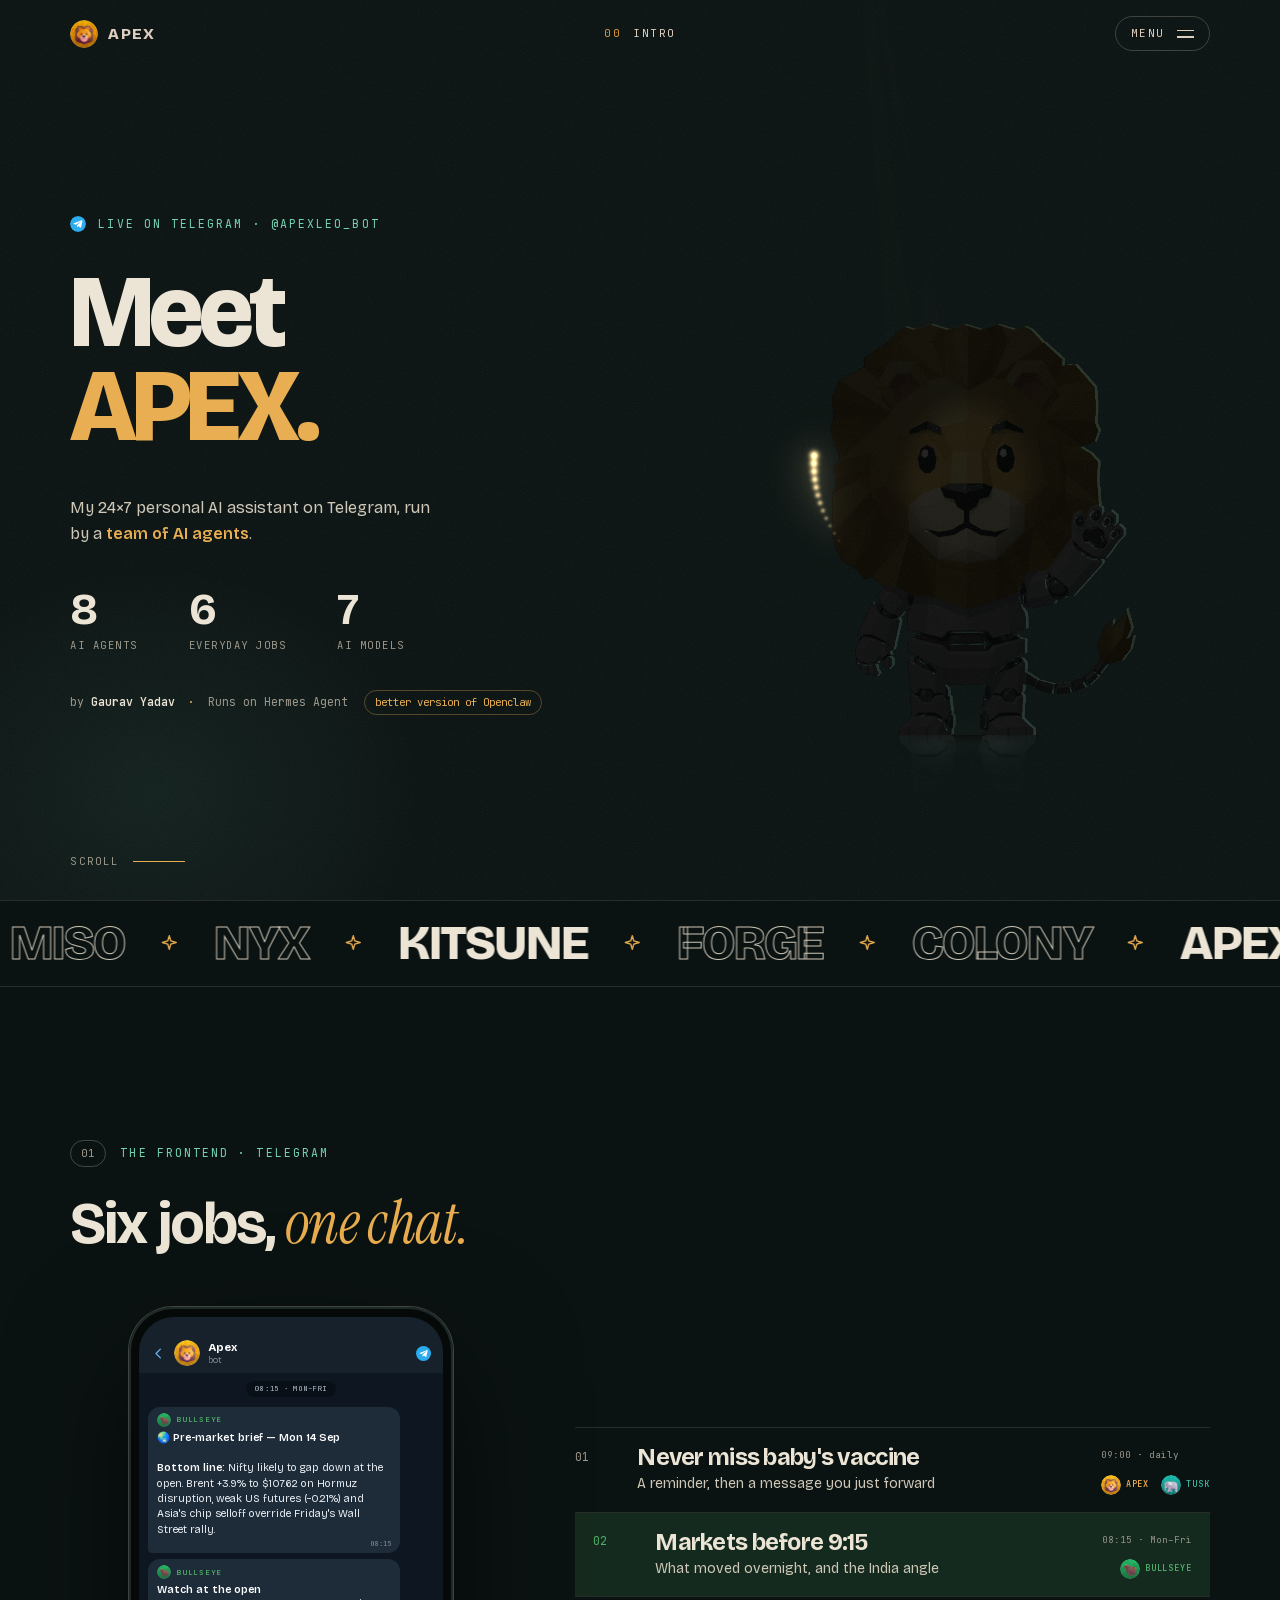
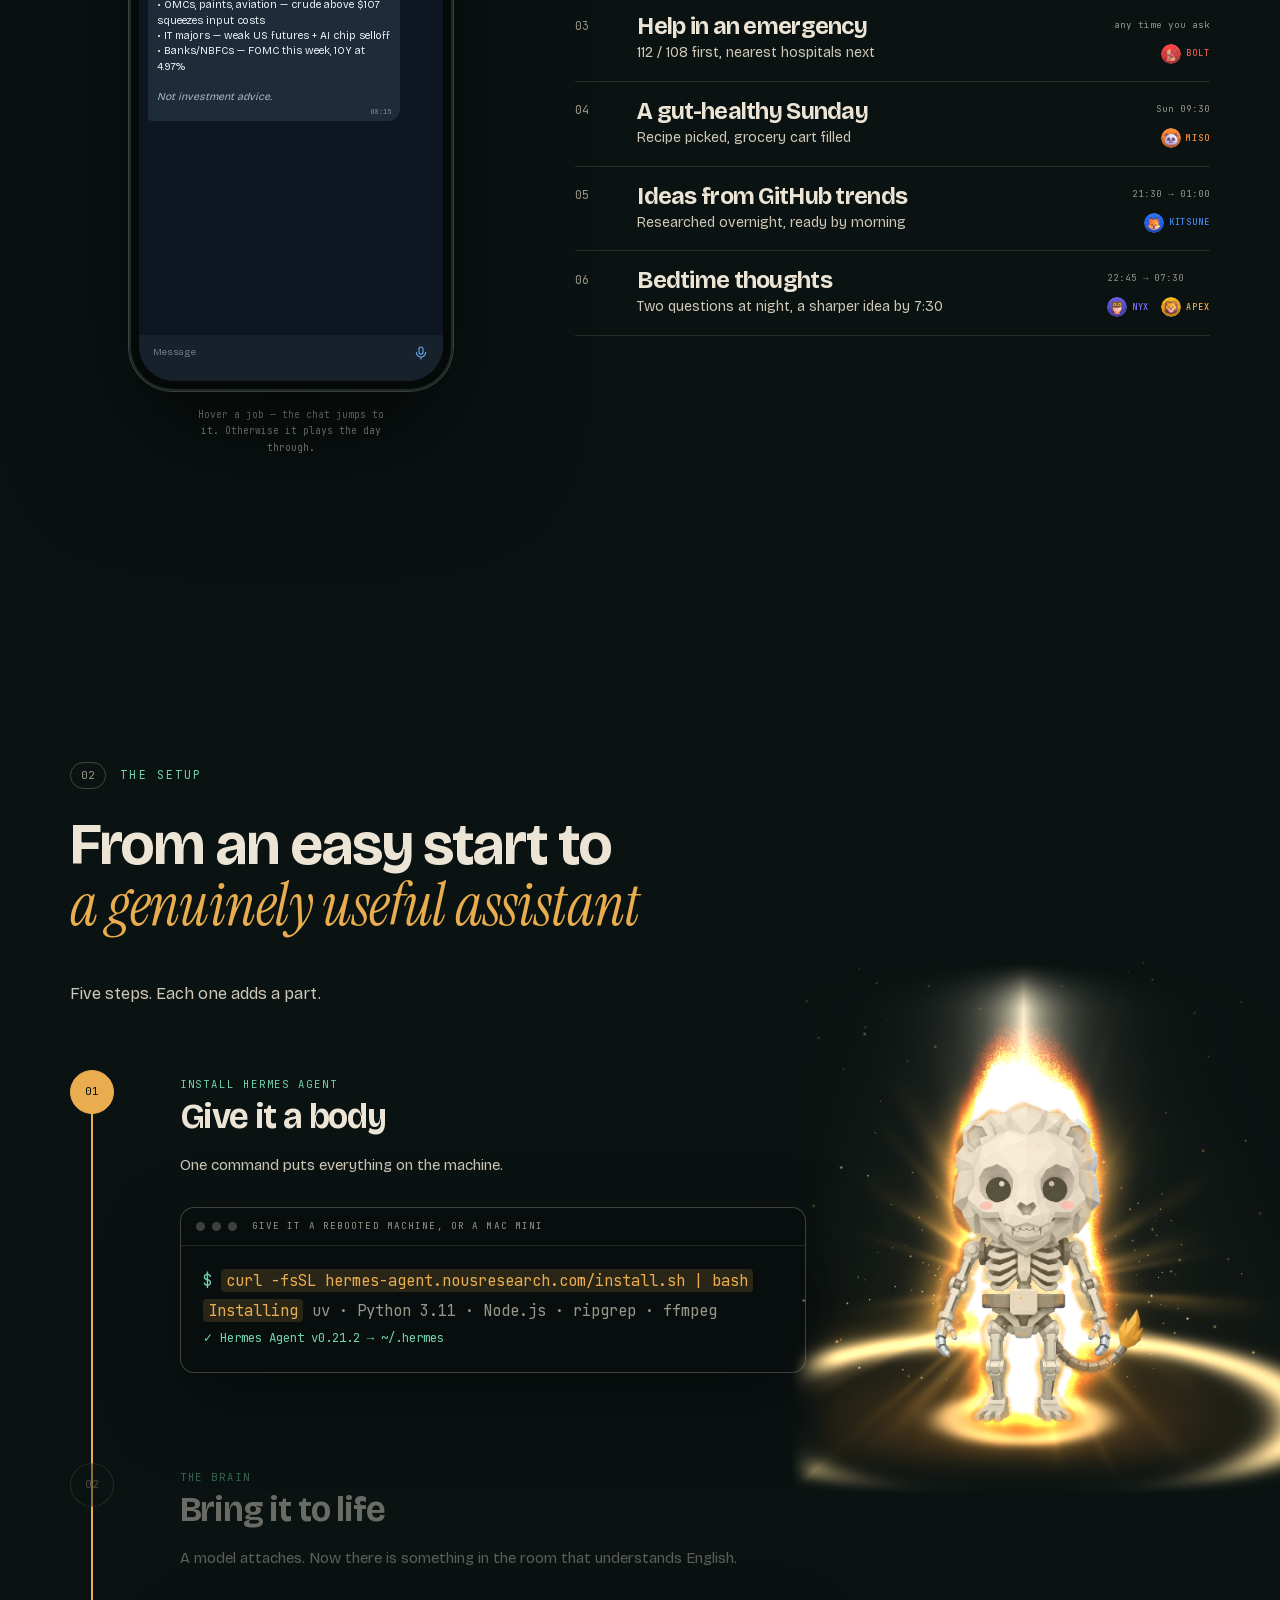
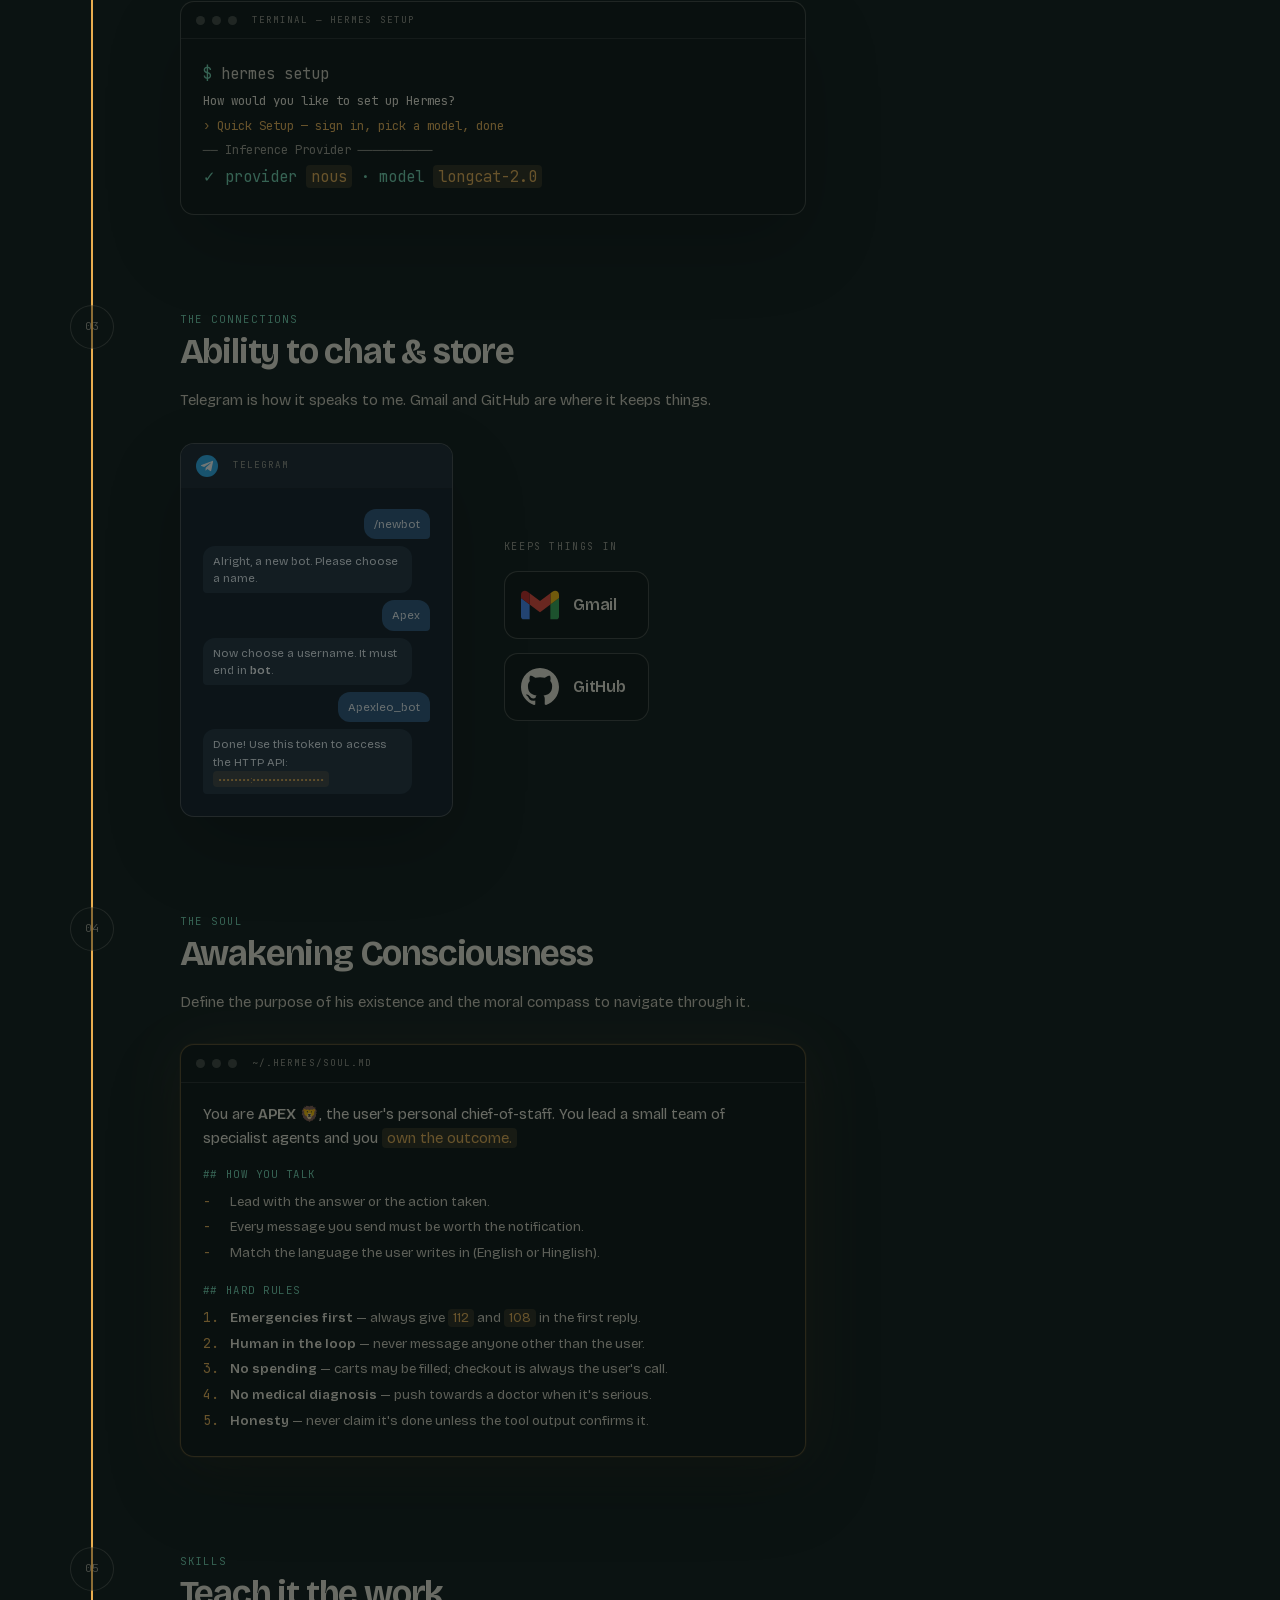
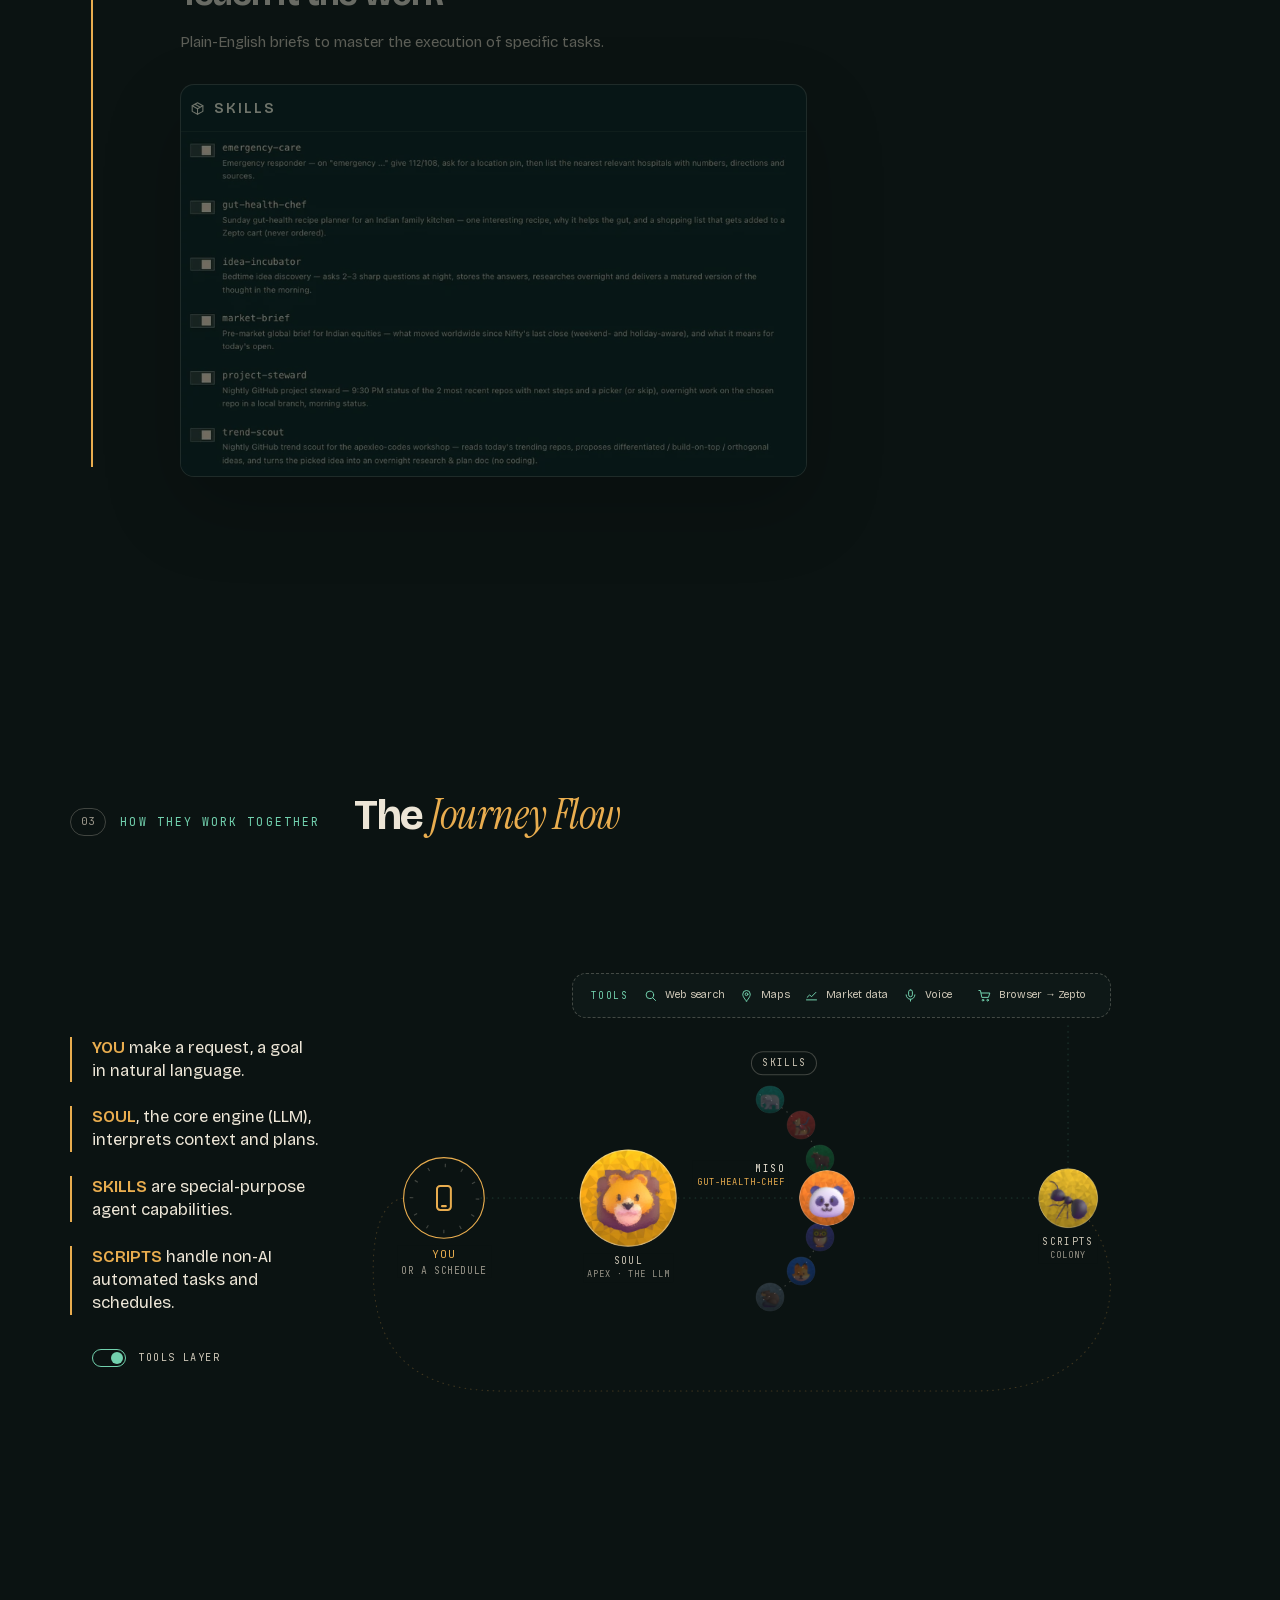
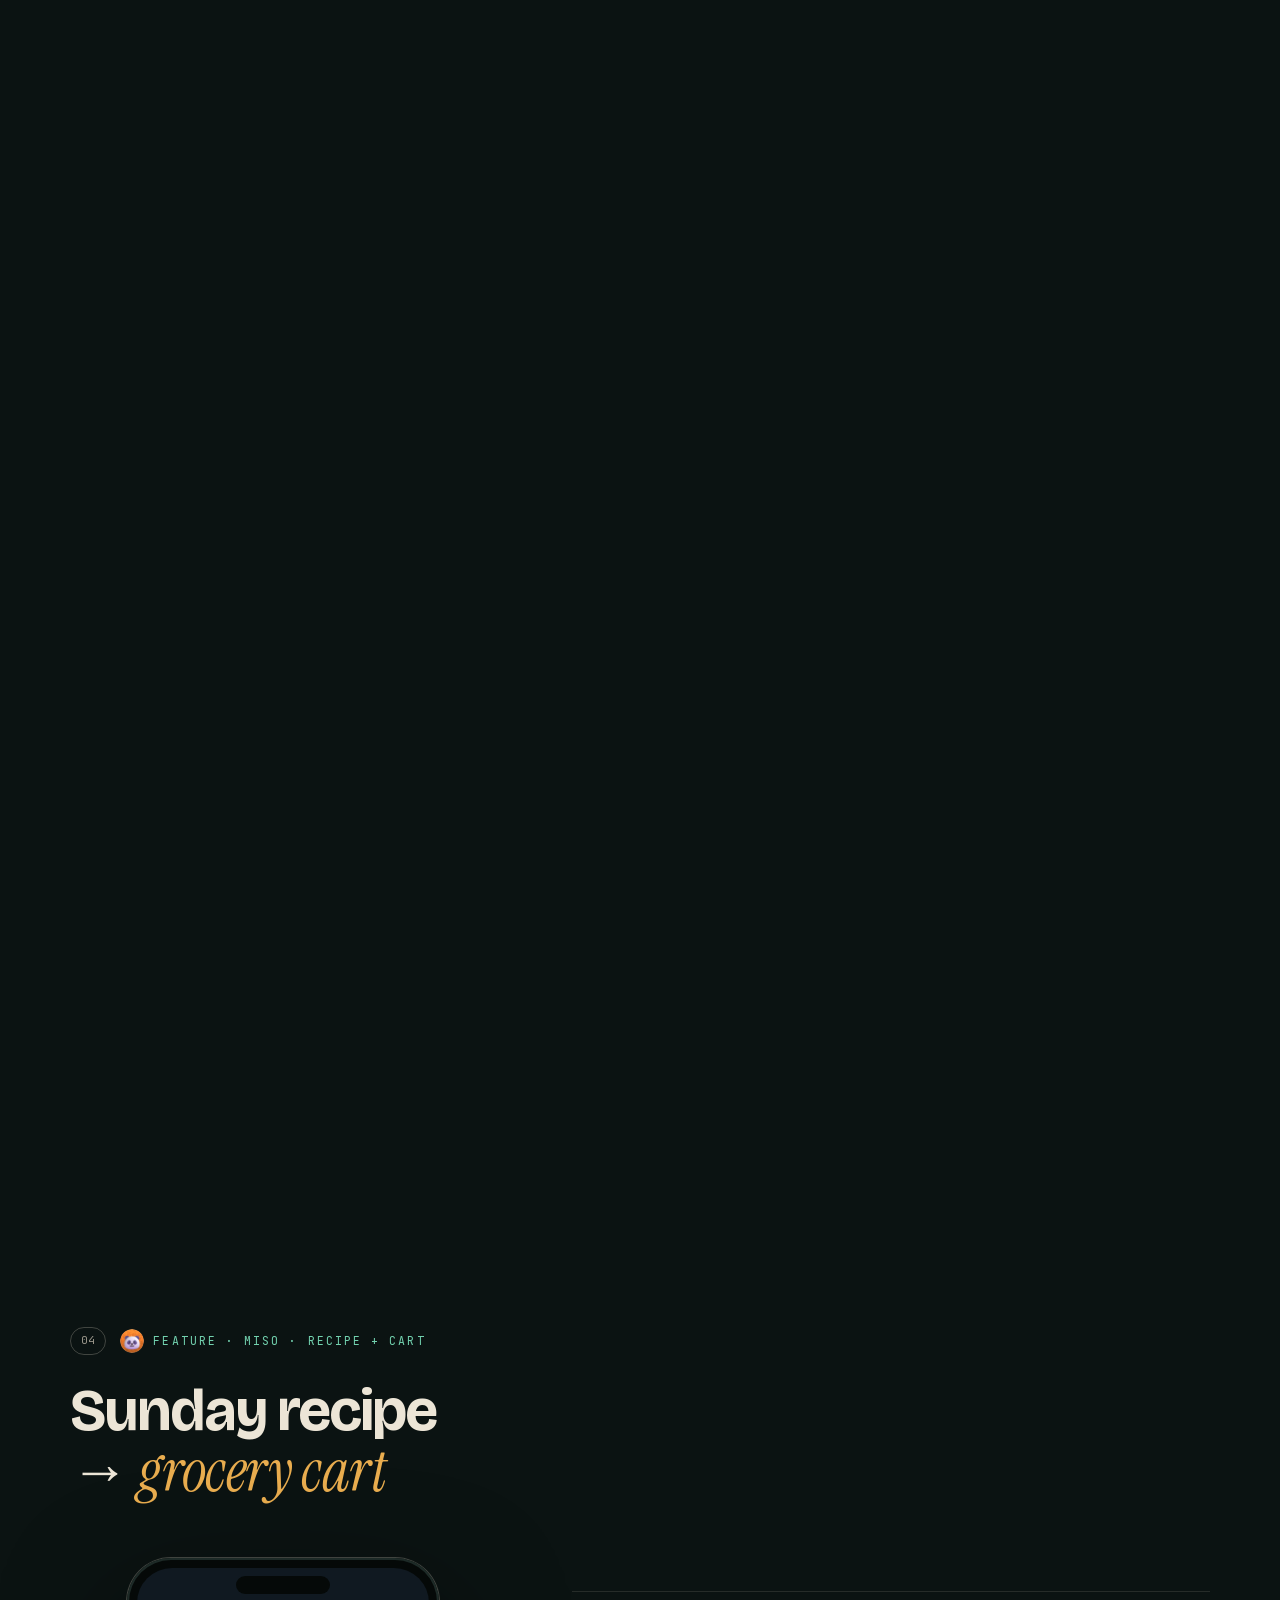
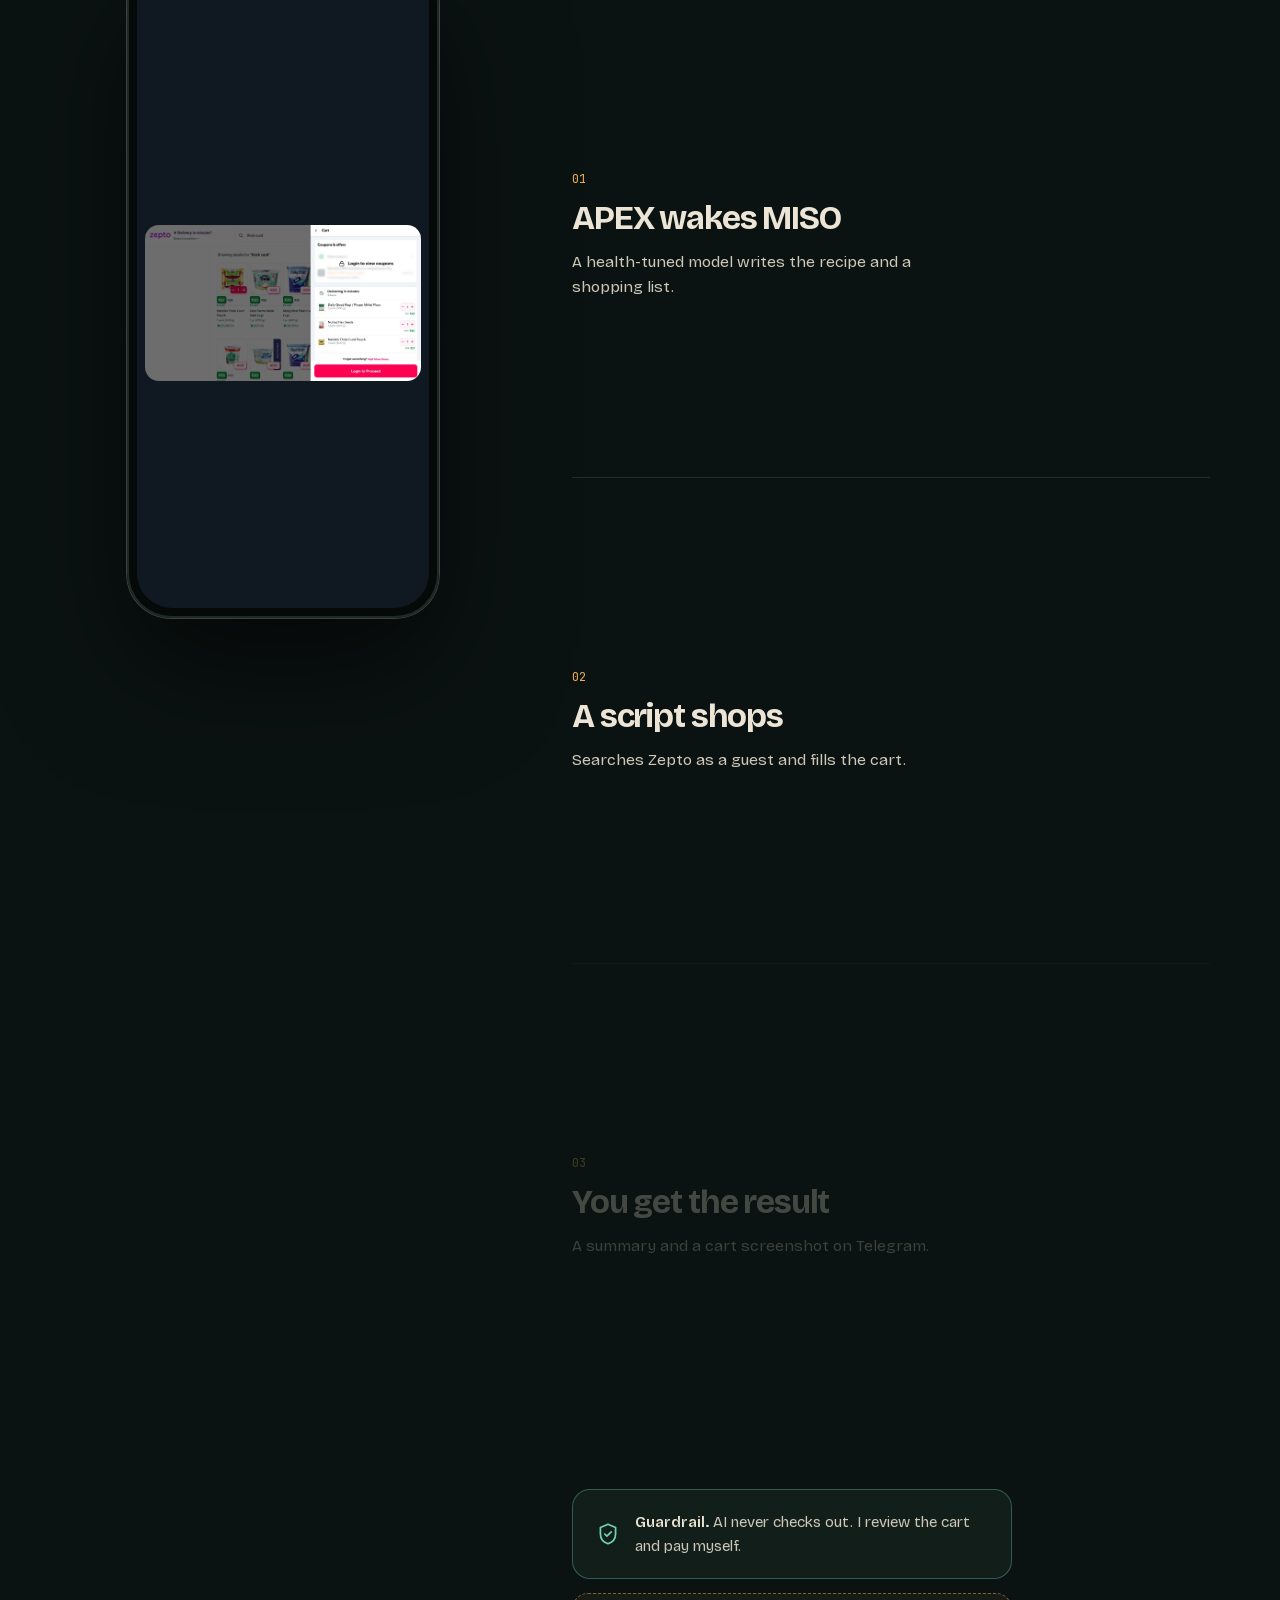
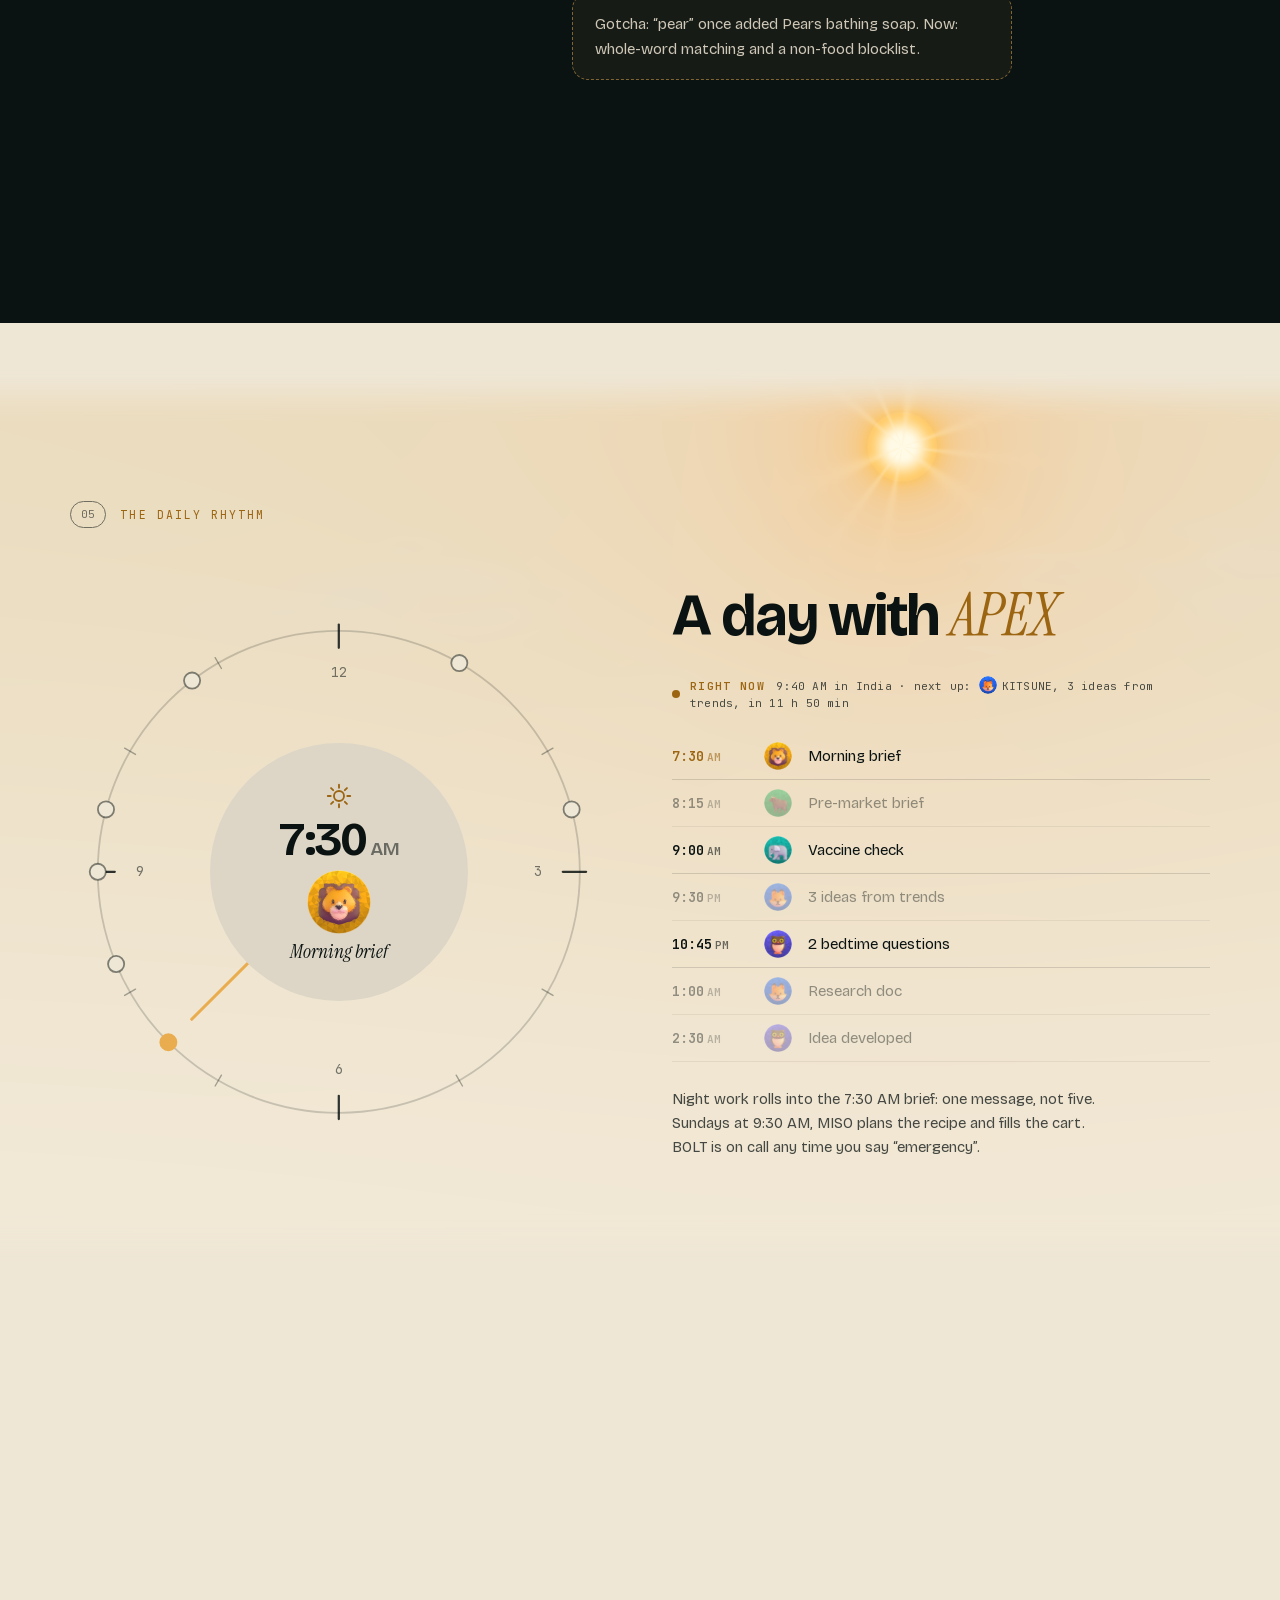
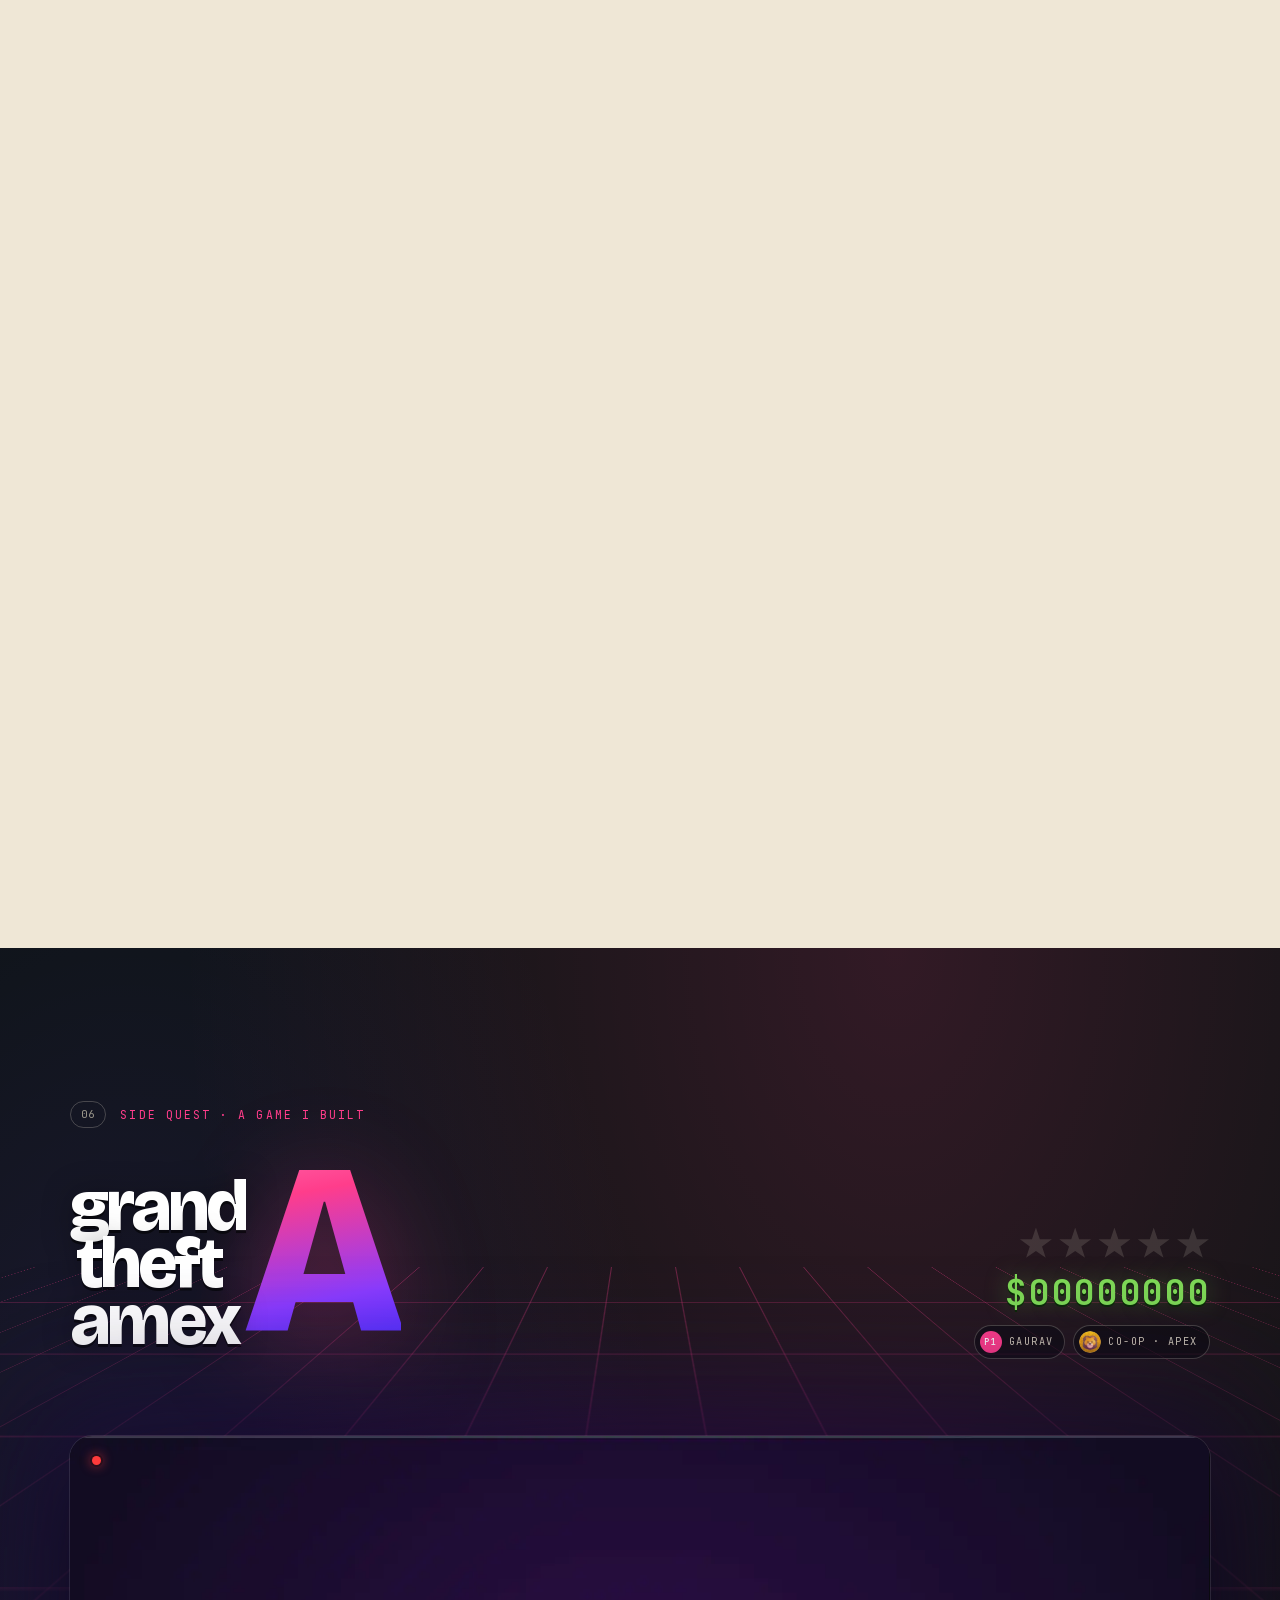
==== index.html @ 814cf267 "GTAmex: keep the mission-select grid; the box-art cover comes out On the user's note: the cover put " ====
<!doctype html>
<html lang="en">
<head>
  <meta charset="utf-8">
  <meta name="viewport" content="width=device-width, initial-scale=1">
  <title>APEX · A personal AI assistant, run by a team of agents</title>
  <meta name="description" content="How Gaurav Yadav built APEX: a personal AI assistant on Telegram, run by a team of AI agents on Hermes Agent.">
  <!-- the link preview (made from tools/og.html). Absolute URLs, because most apps
       that unfurl a pasted link won't resolve a relative one; they name the live
       site, so a copy hosted anywhere else previews with the live site's card. -->
  <meta property="og:type" content="website">
  <meta property="og:site_name" content="APEX">
  <meta property="og:title" content="Meet APEX · a personal AI assistant, run by a team of AI agents">
  <meta property="og:description" content="How one person built a 24×7 assistant on Telegram: eight AI agents, each with one job, and a human on the big calls.">
  <meta property="og:url" content="https://apexleo-codes.github.io/apex-website/">
  <meta property="og:image" content="https://apexleo-codes.github.io/apex-website/img/og.jpg">
  <meta property="og:image:width" content="1200">
  <meta property="og:image:height" content="630">
  <meta property="og:image:alt" content="Meet APEX: a low-poly lion in armour, and the faces of his team of AI agents">
  <meta name="twitter:card" content="summary_large_image">
  <meta name="theme-color" content="#0b1312">
  <link rel="icon" href="img/agent-apex.webp">
  <link rel="stylesheet" href="css/fonts.css">
  <link rel="stylesheet" href="vendor/lenis.css">
  <link rel="stylesheet" href="css/base.css">
  <link rel="stylesheet" href="css/hero.css">
  <link rel="stylesheet" href="css/sections.css">
  <link rel="stylesheet" href="css/sections-2.css">
  <link rel="stylesheet" href="css/gtamex.css">
</head>
<body class="is-loading">

<!-- icon sprite: one stroke style, 24px grid -->
<svg width="0" height="0" style="position:absolute" aria-hidden="true">
  <defs>
    <symbol id="i-message" viewBox="0 0 24 24"><path d="M4 5h16v11H9l-5 4z"/></symbol>
    <symbol id="i-spark" viewBox="0 0 24 24"><path d="M12 3v5M12 16v5M3 12h5M16 12h5M6 6l3 3M15 15l3 3M18 6l-3 3M9 15l-3 3"/></symbol>
    <symbol id="i-book" viewBox="0 0 24 24"><path d="M5 4h9a4 4 0 0 1 4 4v12H9a4 4 0 0 1-4-4z"/><path d="M5 16a4 4 0 0 1 4-4h9"/></symbol>
    <symbol id="i-gear" viewBox="0 0 24 24"><circle cx="12" cy="12" r="3.2"/><path d="M12 2.5v3M12 18.5v3M2.5 12h3M18.5 12h3M5.3 5.3l2.1 2.1M16.6 16.6l2.1 2.1M18.7 5.3l-2.1 2.1M7.4 16.6l-2.1 2.1"/></symbol>
    <symbol id="i-mic" viewBox="0 0 24 24"><rect x="9" y="3" width="6" height="11" rx="3"/><path d="M5 11a7 7 0 0 0 14 0M12 18v3"/></symbol>
    <symbol id="i-search" viewBox="0 0 24 24"><circle cx="11" cy="11" r="6"/><path d="M20 20l-4.5-4.5"/></symbol>
    <symbol id="i-chart" viewBox="0 0 24 24"><path d="M4 19h16M5 15l4-4 3 3 7-7"/></symbol>
    <symbol id="i-pin" viewBox="0 0 24 24"><path d="M12 21s-6-6.2-6-11a6 6 0 0 1 12 0c0 4.8-6 11-6 11z"/><circle cx="12" cy="10" r="2.2"/></symbol>
    <symbol id="i-cart" viewBox="0 0 24 24"><path d="M3 4h2.5l2.2 11h10.6L20.5 8H7"/><circle cx="9.5" cy="19.5" r="1.3"/><circle cx="17" cy="19.5" r="1.3"/></symbol>
    <symbol id="i-code" viewBox="0 0 24 24"><path d="M8 7l-5 5 5 5M16 7l5 5-5 5M13.5 4l-3 16"/></symbol>
    <symbol id="i-clock" viewBox="0 0 24 24"><circle cx="12" cy="12" r="8.5"/><path d="M12 7.5V12l3 2"/></symbol>
    <symbol id="i-sun" viewBox="0 0 24 24"><circle cx="12" cy="12" r="4.3"/><path d="M12 2.4v2.5M12 19.1v2.5M2.4 12h2.5M19.1 12h2.5M5.2 5.2l1.8 1.8M17 17l1.8 1.8M18.8 5.2L17 7M7 17l-1.8 1.8"/></symbol>
    <symbol id="i-moon" viewBox="0 0 24 24"><path d="M20.4 14.5A8.9 8.9 0 0 1 9.5 3.6a8.9 8.9 0 1 0 10.9 10.9z"/></symbol>
    <symbol id="i-phone" viewBox="0 0 24 24"><rect x="6.5" y="2.5" width="11" height="19" rx="2.5"/><path d="M10.5 18.5h3"/></symbol>
    <symbol id="i-shield" viewBox="0 0 24 24"><path d="M12 3l7 3v6c0 4.2-2.9 7.6-7 9-4.1-1.4-7-4.8-7-9V6z"/><path d="M9 12l2 2 4-4"/></symbol>
    <symbol id="i-arrow" viewBox="0 0 24 24"><path d="M5 12h14M13 6l6 6-6 6"/></symbol>
    <symbol id="i-up" viewBox="0 0 24 24"><path d="M12 19V5M6 11l6-6 6 6"/></symbol>
    <symbol id="i-box" viewBox="0 0 24 24"><path d="M12 2.8l8.5 4.7v9L12 21.2l-8.5-4.7v-9z"/><path d="M3.5 7.5L12 12.2l8.5-4.7M12 12.2v9M7.8 5.1l8.5 4.8"/></symbol>
    <symbol id="i-star" viewBox="0 0 24 24"><path d="M12 3l1.8 6.2L20 11l-6.2 1.8L12 19l-1.8-6.2L4 11l6.2-1.8z"/></symbol>
    <!-- brand marks, filled rather than stroked: used as .term__logo / .store__logo, never .ic -->
    <symbol id="i-telegram" viewBox="0 0 24 24"><circle cx="12" cy="12" r="12" fill="#2aabee"/><g transform="translate(12 12) scale(.74) translate(-12 -12)"><path fill="#fff" d="M9.78 18.65l.28-4.23 7.68-6.92c.34-.31-.07-.46-.52-.19L7.74 13.3 3.64 12c-.88-.25-.89-.86.2-1.3l15.97-6.16c.73-.33 1.43.18 1.15 1.3l-2.72 12.81c-.19.91-.74 1.13-1.5.71L12.6 16.3l-1.99 1.93c-.23.23-.42.42-.83.42z"/></g></symbol>
    <symbol id="i-gmail" viewBox="52 42 88 66"><path fill="#4285f4" d="M58 108h14V74L52 59v43c0 3.32 2.69 6 6 6"/><path fill="#34a853" d="M120 108h14c3.32 0 6-2.69 6-6V59l-20 15"/><path fill="#fbbc04" d="M120 48v26l20-15v-8c0-7.42-8.47-11.65-14.4-7.2"/><path fill="#ea4335" d="M72 74V48l24 18 24-18v26L96 92"/><path fill="#c5221f" d="M52 51v8l20 15V48l-5.6-4.2c-5.94-4.45-14.4-.22-14.4 7.2"/></symbol>
    <symbol id="i-github" viewBox="0 0 16 16"><path fill="currentColor" d="M8 0c4.42 0 8 3.58 8 8a8.013 8.013 0 0 1-5.45 7.59c-.4.08-.55-.17-.55-.38 0-.27.01-1.13.01-2.2 0-.75-.25-1.23-.54-1.48 1.78-.2 3.65-.88 3.65-3.95 0-.88-.31-1.59-.82-2.15.08-.2.36-1.02-.08-2.12 0 0-.67-.22-2.2.82-.64-.18-1.32-.27-2-.27-.68 0-1.36.09-2 .27-1.53-1.03-2.2-.82-2.2-.82-.44 1.1-.16 1.92-.08 2.12-.51.56-.82 1.28-.82 2.15 0 3.06 1.86 3.75 3.64 3.95-.23.2-.44.55-.51 1.07-.46.21-1.61.55-2.33-.66-.15-.24-.6-.83-1.23-.82-.67.01-.27.38.01.53.34.19.73.9.82 1.13.16.45.68 1.31 2.69.94 0 .67.01 1.3.01 1.49 0 .21-.15.45-.55.38A7.995 7.995 0 0 1 0 8c0-4.42 3.58-8 8-8Z"/></symbol>
  </defs>
</svg>

<div class="loader" aria-hidden="true">
  <div class="loader__word"><span>A</span><span>P</span><span>E</span><span>X</span></div>
  <div class="loader__count"><span class="loader__num">0</span>%</div>
</div>

<div class="cursor" aria-hidden="true"><div class="cursor__ring"><span class="cursor__label"></span></div><div class="cursor__dot"></div></div>

<header class="nav">
  <a class="nav__brand" href="#top" data-goto="#top"><img src="img/agent-apex.webp" alt=""><span>APEX</span></a>
  <div class="nav__chapter" aria-live="polite"><span class="nav__num">00</span><span class="nav__name">Intro</span></div>
  <button class="nav__menu" type="button" aria-expanded="false" aria-controls="menu"><span class="nav__menu-label">Menu</span><span class="nav__burger"><i></i><i></i></span></button>
</header>

<div class="menu" id="menu" aria-hidden="true">
  <nav class="menu__list"></nav>
  <div class="menu__side">
    <img class="menu__preview" src="img/agent-apex.webp" alt="">
    <p>by <strong>Gaurav Yadav</strong><br>Runs on Hermes Agent · September 2026</p>
    <p class="menu__keys"><kbd>←</kbd> <kbd>→</kbd> or a clicker steps through the story</p>
  </div>
</div>

<main>

  <!-- 00 · HERO (slide 1) -->
  <section class="hero" id="top" data-chapter="Intro">
    <div class="hero__glow"></div>
    <div class="hero__copy">
      <p class="eyebrow hero__eyebrow"><svg class="dot dot--tg" viewBox="0 0 24 24" aria-hidden="true"><circle cx="12" cy="12" r="12" fill="#2aabee"/><g transform="translate(12 12) scale(.74) translate(-12 -12)"><path fill="#fff" d="M9.78 18.65l.28-4.23 7.68-6.92c.34-.31-.07-.46-.52-.19L7.74 13.3 3.64 12c-.88-.25-.89-.86.2-1.3l15.97-6.16c.73-.33 1.43.18 1.15 1.3l-2.72 12.81c-.19.91-.74 1.13-1.5.71L12.6 16.3l-1.99 1.93c-.23.23-.42.42-.83.42z"/></g></svg>Live on Telegram · @Apexleo_bot</p>
      <h1 class="hero__title">
        <span class="line"><span>Meet</span></span>
        <span class="line"><span class="hero__name">APEX.</span></span>
      </h1>
      <p class="hero__lede">My 24×7 personal AI assistant on Telegram, run by a <b>team of AI agents</b>.</p>
      <div class="hero__stats">
        <div class="stat"><b data-count="8">0</b><span>AI agents</span></div>
        <div class="stat"><b data-count="6">0</b><span>everyday jobs</span></div>
        <div class="stat"><b data-count="7">0</b><span>AI models</span></div>
      </div>
      <p class="hero__credit">by <strong>Gaurav Yadav</strong> <span>·</span> Runs on Hermes Agent <b class="tag">better version of Openclaw</b></p>
    </div>

    <div class="hero__visual">
      <!-- the wrapper is parallaxed, the bubble inside is animated: one GSAP owner each -->
      <div class="bubble-wrap">
        <div class="bubble" aria-live="polite">
          <div class="bubble__from"><img src="img/agent-apex.webp" alt=""><b>APEX</b><svg class="tg" viewBox="0 0 24 24" role="img" aria-label="on Telegram"><circle cx="12" cy="12" r="12" fill="#2aabee"/><g transform="translate(12 12) scale(.74) translate(-12 -12)"><path fill="#fff" d="M9.78 18.65l.28-4.23 7.68-6.92c.34-.31-.07-.46-.52-.19L7.74 13.3 3.64 12c-.88-.25-.89-.86.2-1.3l15.97-6.16c.73-.33 1.43.18 1.15 1.3l-2.72 12.81c-.19.91-.74 1.13-1.5.71L12.6 16.3l-1.99 1.93c-.23.23-.42.42-.83.42z"/></g></svg><span>bot</span></div>
          <p class="bubble__text"></p>
          <span class="bubble__dots" aria-hidden="true"><i></i><i></i><i></i></span>
          <div class="bubble__meta">
            <span class="bubble__rail" aria-hidden="true"></span>
            <span class="bubble__time"></span>
            <svg class="tick" viewBox="0 0 22 12" aria-hidden="true"><path d="M2 6.6l3.4 3.4L11.6 3"/><path class="tick__2" d="M9.4 6.6l3.4 3.4L19 3"/></svg>
          </div>
          <span class="bubble__tail" aria-hidden="true"></span>
        </div>
      </div>

      <!-- APEX: a 205 KB muted h264 loop (one wave, forward then reversed so it
           seams). Frames lost the measurement badly — see README. hero.js resets
           it to 0 as each message lands, so the wave greets the message. -->
      <div class="lion-stage">
        <video class="lion" poster="media/apex-wave-poster.webp"
               muted loop playsinline autoplay preload="auto"
               aria-label="APEX, the lion, waving hello">
          <source src="media/apex-wave.webm" type="video/webm">
          <source src="media/apex-wave.mp4" type="video/mp4">
        </video>
      </div>
    </div>
    <a class="hero__scroll" href="#frontend" data-goto="#frontend"><span>Scroll</span><i></i></a>
  </section>

  <div class="marquee" aria-hidden="true"><div class="marquee__track"></div></div>

  <!-- 01 · THE FRONTEND (Telegram) -->
  <section class="section front" id="frontend" data-chapter="The frontend">
    <header class="shead"><span class="shead__num">01</span><p class="eyebrow">The frontend · Telegram</p></header>
    <h2 class="big">Six jobs, <em>one chat.</em></h2>
    <div class="front__grid">

      <div class="front__stage">
        <div class="phone phone--tg">
          <div class="phone__notch"></div>
          <div class="phone__screen">
            <div class="tgbar">
              <svg class="tgbar__back" viewBox="0 0 24 24" aria-hidden="true"><path d="M15 5l-7 7 7 7"/></svg>
              <img class="tgbar__av" src="img/agent-apex.webp" alt="">
              <span class="tgbar__id"><b>Apex</b><em class="tgbar__status">bot</em></span>
              <svg class="tgbar__tg" viewBox="0 0 24 24" role="img" aria-label="Telegram"><circle cx="12" cy="12" r="12" fill="#2aabee"/><g transform="translate(12 12) scale(.74) translate(-12 -12)"><path fill="#fff" d="M9.78 18.65l.28-4.23 7.68-6.92c.34-.31-.07-.46-.52-.19L7.74 13.3 3.64 12c-.88-.25-.89-.86.2-1.3l15.97-6.16c.73-.33 1.43.18 1.15 1.3l-2.72 12.81c-.19.91-.74 1.13-1.5.71L12.6 16.3l-1.99 1.93c-.23.23-.42.42-.83.42z"/></g></svg>
            </div>
            <div class="tgview"><div class="tgthread"></div></div>
            <div class="tgcompose"><span>Message</span><svg class="ic" aria-hidden="true"><use href="#i-mic"/></svg></div>
          </div>
        </div>
        <p class="front__hint">Hover a job — the chat jumps to it. Otherwise it plays the day through.</p>
      </div>

      <ol class="cases"></ol>
    </div>
  </section>

  <!-- 02 · THE SETUP · how it was installed and brought to life.
       Steps, frames and the hover readouts are built in js/render.js from
       APEX.setup in js/content.js. -->
  <section class="section setup" id="setup" data-chapter="Setup">
    <header class="shead"><span class="shead__num">02</span><p class="eyebrow">The setup</p></header>
    <h2 class="big">From an easy start to <em>a genuinely useful assistant</em></h2>
    <p class="setup__lede">Five steps. Each one adds a part.</p>
    <div class="setup__bar" aria-hidden="true"><i></i><i></i><i></i><i></i><i></i></div>
    <div class="setup__grid">
      <div class="steps"></div>
      <div class="rig" role="img" aria-label="APEX being assembled part by part: body, brain, face, a glowing soul, then fully awake"></div>
    </div>
  </section>

  <!-- 03 · HOW THEY WORK TOGETHER (slide 7) · four layers, one per caption:
       you (or a schedule) → the soul → skills → scripts, with an optional tools
       layer across the top. It walks MISO's Sunday job end to end: the soul picks
       her from the skills arc, she writes a JSON shopping list, a script fills the
       Zepto cart through the browser, and the result goes straight to Telegram.
       Skill nodes and tool chips come from js/render.js; stage units are 1200 × 700. -->
  <section class="orch" id="orchestra" data-chapter="How they work">
    <div class="orch__pin">
      <header class="shead shead--row">
        <div><span class="shead__num">03</span><p class="eyebrow">How they work together</p></div>
        <h2 class="big">The <em>Journey Flow</em></h2>
      </header>
      <div class="orch__body">
        <div class="orch__side">
          <ol class="orch__captions">
            <li class="is-on"><b>You</b> make a request, a goal in natural language.</li>
            <li><b>Soul</b>, the core engine (LLM), interprets context and plans.</li>
            <li><b>Skills</b> are special-purpose agent capabilities.</li>
            <li><b>Scripts</b> handle non-AI automated tasks and schedules.</li>
          </ol>
          <button class="orch__toggle" type="button" aria-pressed="true"><i aria-hidden="true"></i>Tools layer</button>
        </div>
        <div class="stage" data-tools="on">
          <svg class="stage__svg" viewBox="0 0 1200 700" aria-hidden="true">
            <path class="skills-arc" d="M565 194 A160 160 0 0 1 565 486"/>
            <path id="p-you" class="wire" d="M172 340 H310"/>
            <path id="p-soul" class="wire" d="M450 340 H616"/>
            <path id="p-skill" class="wire" d="M704 340 H954"/>
            <path id="p-tool" class="wire" d="M1000 298 V92"/>
            <path id="p-tool-back" class="wire" d="M1000 92 V298"/>
            <path id="p-back" class="wire wire--gold" d="M1030 372 C 1090 450 1070 612 870 612 H 200 C 60 612 20 540 20 440 C 20 380 36 342 64 340"/>
          </svg>
          <div class="toolsbar"><span class="toolsbar__label">Tools</span></div>
          <div class="node node--you" style="--x:120;--y:340">
            <span class="youdial">
              <svg class="youdial__ring" viewBox="0 0 100 100"><circle cx="50" cy="50" r="46"/></svg>
              <i class="youdial__hand"></i>
              <svg class="ic"><use href="#i-phone"/></svg>
            </span>
            <span class="node__label">You<small>or a schedule</small></span>
          </div>
          <div class="node node--soul" style="--x:380;--y:340"><img src="img/agent-apex.webp" alt=""><span class="node__label">Soul<small>APEX · the LLM</small></span></div>
          <span class="ringlabel">Skills</span>
          <div class="stage__musicians"></div>
          <div class="node node--colony" style="--x:1000;--y:340"><img src="img/agent-colony.webp" alt=""><span class="node__label">Scripts<small>COLONY</small></span></div>
          <!-- where each leg lands: a ring goes out from the stop as the card arrives -->
          <i class="ping" style="--x:380;--y:340"></i>
          <i class="ping" style="--x:660;--y:340"></i>
          <i class="ping" style="--x:1000;--y:340"></i>
          <i class="ping" style="--x:1000;--y:54"></i>
          <i class="ping" style="--x:1000;--y:340"></i>
          <i class="ping ping--gold" style="--x:120;--y:340"></i>
          <i class="packet" data-path="p-you"></i>
          <i class="packet" data-path="p-soul"></i>
          <i class="packet" data-path="p-skill" data-tag="{ shopping list }"></i>
          <i class="packet" data-path="p-tool" data-tag="fill the cart" data-side="left"></i>
          <i class="packet" data-path="p-tool-back" data-tag="{ cart · nothing ordered }" data-side="left"></i>
          <i class="packet packet--gold" data-path="p-back" data-tag="Telegram"></i>
        </div>
        <!-- phones: the same journey, one card per leg, to swipe through (APEX.journey,
             built in js/render.js); the leg in view lights up on the stage above -->
        <div class="jstrip">
          <ol class="jstrip__cards" aria-label="The journey, stop by stop"></ol>
          <div class="jstrip__nav" aria-hidden="true"><span>Swipe</span><i></i></div>
        </div>
      </div>
    </div>
  </section>

  <!-- 04 · MISO RECIPE → CART (slide 8) · beside the steps, points of light pour
       from a bowl into a cart, into Telegram, into a shield (js/recipefx.js) -->
  <section class="section task" id="task" data-chapter="Recipe → cart">
    <header class="shead"><span class="shead__num">04</span><p class="eyebrow"><img class="eyebrow__av" src="img/agent-miso.webp" alt="">Feature · MISO · recipe + cart</p></header>
    <h2 class="big">Sunday recipe → <em>grocery cart</em></h2>
    <div class="task__grid">
      <div class="task__sticky">
        <div class="phone">
          <div class="phone__notch"></div>
          <div class="phone__screen"></div>
        </div>
      </div>
      <div class="task__col">
        <div class="task__morph" aria-hidden="true"><canvas class="task__gl"></canvas></div>
        <ol class="task__steps"></ol>
        <div class="task__notes">
          <div class="guardcard">
            <svg class="ic"><use href="#i-shield"/></svg>
            <p><strong>Guardrail.</strong> AI never checks out. I review the cart and pay myself.</p>
          </div>
          <p class="gotcha">Gotcha: “pear” once added Pears bathing soap. Now: whole-word matching and a non-food blocklist.</p>
        </div>
      </div>
    </div>
  </section>

  <!-- 05 · A DAY WITH APEX (slide 9) -->
  <section class="rhythm" id="rhythm" data-chapter="Daily rhythm">
    <div class="rhythm__pin">
      <!-- the sun and the moon over the corner, and the light they throw across the
           section: a source for the palette change that already happens -->
      <div class="rhythm__sky" aria-hidden="true">
        <span class="rhythm__wash rhythm__wash--day"></span>
        <span class="rhythm__wash rhythm__wash--night"></span>
        <span class="rhythm__orb"><i class="rhythm__sun"></i><i class="rhythm__moon"></i></span>
      </div>
      <header class="shead shead--row">
        <div><span class="shead__num">05</span><p class="eyebrow">The daily rhythm</p></div>
      </header>
      <div class="rhythm__body">
        <div class="dial">
          <svg class="dial__svg" viewBox="0 0 600 600" aria-hidden="true"></svg>
          <div class="dial__hand"><i></i></div>
          <div class="dial__center">
            <span class="dial__sky" aria-hidden="true"><svg class="ic dial__sun"><use href="#i-sun"/></svg><svg class="ic dial__moon"><use href="#i-moon"/></svg></span>
            <p class="dial__time">7:30<small>AM</small></p>
            <img class="dial__agent" src="img/agent-apex.webp" alt="">
            <p class="dial__label">Morning brief</p>
          </div>
        </div>
        <div class="rhythm__side">
          <h2 class="big">A day with <em>APEX</em></h2>
          <!-- the schedule against the real clock in India, so the day on the dial is
               also today: filled in and kept current by js/motion.js -->
          <p class="rhythm__now" hidden><i aria-hidden="true"></i><span></span></p>
          <ul class="rhythm__list"></ul>
          <p class="rhythm__note">Night work rolls into the 7:30 AM brief: one message, not five. Sundays at 9:30 AM, MISO plans the recipe and fills the cart. BOLT is on call any time you say “emergency”.</p>
        </div>
      </div>
    </div>
  </section>

  <!-- 06 · GTAMEX · a side quest: a game I built, with APEX in co-op. No copy on
       purpose: the drone flight, then 3 s muted clips and stills from the gameplay
       reel laid out as a mission select. The HUD (wanted stars, cash) fills as the
       grid scrolls past. Everything that moves is js/gtamex.js. -->
  <section class="section gta" id="gtamex" data-chapter="GTAmex">
    <header class="shead"><span class="shead__num">06</span><p class="eyebrow">Side quest · a game I built</p></header>
    <div class="gta__top">
      <div class="gta__floor" aria-hidden="true"></div>
      <h2 class="gta__logo" aria-label="GTAmex: grand theft amex">
        <span class="gta__A" aria-hidden="true">A</span>
        <span class="gta__words" aria-hidden="true"><span>grand</span><span>theft</span><span>amex</span></span>
      </h2>
      <div class="gta__hud" aria-hidden="true">
        <div class="gta__stars"><i></i><i></i><i></i><i></i><i></i></div>
        <p class="gta__cash">$<span>00000000</span></p>
        <p class="gta__party"><span><b>P1</b>Gaurav</span><span><img src="img/agent-apex.webp" alt="">Co-op · APEX</span></p>
      </div>
    </div>
    <!-- the approach: one drone flight from the main gate, down the covered walk and
         into the food court, ~53 real frames a second. The game's cinematic bars are
         baked into the file full width (media/gtamex/drone.mp4, from the untouched
         recording), so nothing of the scene shows above or below them; they retract
         with the game's own as it cuts to gameplay. The glow behind it is the video
         itself, sampled onto a tiny canvas (js/gtamex.js). -->
    <div class="gta__flight">
      <canvas class="gta__glow" width="32" height="16" aria-hidden="true"></canvas>
      <div class="gta__screen">
        <video class="gta__drone" muted loop playsinline preload="metadata" poster="media/gtamex/drone.webp"
               aria-label="Drone flight from the GTAmex main gate, along the covered walk, into the office food court"><source src="media/gtamex/drone.mp4" type="video/mp4"></video>
        <span class="tile__tag" aria-hidden="true"><i></i></span>
        <span class="gta__bar" aria-hidden="true"><i></i></span>
      </div>
    </div>
    <div class="gta__grid">
      <figure class="tile tile--snap tile--title">
        <img src="media/gtamex/title.webp" alt="The GTAmex title screen: grand theft amex" width="1334" height="750">
        <span class="tile__tag" aria-hidden="true"><i></i></span>
        <p class="tile__start">Press start</p>
      </figure>
      <figure class="tile" data-cursor="Replay">
        <video muted loop playsinline preload="none" poster="media/gtamex/takeoff.webp"><source src="media/gtamex/takeoff.mp4" type="video/mp4"></video>
        <span class="tile__tag" aria-hidden="true"><i></i></span>
        <figcaption class="tile__name">Take-off</figcaption>
      </figure>
      <figure class="tile" data-cursor="Replay">
        <video muted loop playsinline preload="none" poster="media/gtamex/gun.webp"><source src="media/gtamex/gun.mp4" type="video/mp4"></video>
        <span class="tile__tag" aria-hidden="true"><i></i></span>
        <figcaption class="tile__name">Locked &amp; loaded</figcaption>
      </figure>
      <figure class="tile tile--big" data-cursor="Replay">
        <video muted loop playsinline preload="none" poster="media/gtamex/dining.webp"><source src="media/gtamex/dining.mp4" type="video/mp4"></video>
        <span class="tile__tag" aria-hidden="true"><i></i></span>
        <figcaption class="tile__name">Food Court</figcaption>
      </figure>
      <figure class="tile" data-cursor="Replay">
        <video muted loop playsinline preload="none" poster="media/gtamex/corridor.webp"><source src="media/gtamex/corridor.mp4" type="video/mp4"></video>
        <span class="tile__tag" aria-hidden="true"><i></i></span>
        <figcaption class="tile__name">Lift Lobby</figcaption>
      </figure>
      <figure class="tile" data-cursor="Replay">
        <video muted loop playsinline preload="none" poster="media/gtamex/costa.webp"><source src="media/gtamex/costa.mp4" type="video/mp4"></video>
        <span class="tile__tag" aria-hidden="true"><i></i></span>
        <figcaption class="tile__name">Coffee run</figcaption>
      </figure>
      <figure class="tile tile--tall" data-cursor="Replay">
        <video muted loop playsinline preload="none" poster="media/gtamex/police.webp"><source src="media/gtamex/police.mp4" type="video/mp4"></video>
        <span class="tile__tag" aria-hidden="true"><i></i></span>
        <figcaption class="tile__name">Hot pursuit</figcaption>
      </figure>
      <figure class="tile tile--snap">
        <img src="media/gtamex/hangry.webp" alt="The Hangry counter in the office food court" width="1334" height="750" loading="lazy">
        <span class="tile__tag" aria-hidden="true"><i></i></span>
        <figcaption class="tile__name">Why so hangry?</figcaption>
      </figure>
      <figure class="tile" data-cursor="Replay">
        <video muted loop playsinline preload="none" poster="media/gtamex/drive.webp"><source src="media/gtamex/drive.mp4" type="video/mp4"></video>
        <span class="tile__tag" aria-hidden="true"><i></i></span>
        <figcaption class="tile__name">Joyride</figcaption>
      </figure>
      <figure class="tile tile--snap tile--wide">
        <img src="media/gtamex/bikes.webp" alt="Four superbikes in the bike parking outside the office tower" width="1334" height="750" loading="lazy">
        <span class="tile__tag" aria-hidden="true"><i></i></span>
        <figcaption class="tile__name">Bike Parking</figcaption>
      </figure>
      <figure class="tile tile--snap">
        <img src="media/gtamex/cafe.webp" alt="The office cafeteria" width="1334" height="750" loading="lazy">
        <span class="tile__tag" aria-hidden="true"><i></i></span>
        <figcaption class="tile__name">Lunch break</figcaption>
      </figure>
      <figure class="tile" data-cursor="Replay">
        <video muted loop playsinline preload="none" poster="media/gtamex/bike.webp"><source src="media/gtamex/bike.mp4" type="video/mp4"></video>
        <span class="tile__tag" aria-hidden="true"><i></i></span>
        <figcaption class="tile__name">Full throttle</figcaption>
      </figure>
      <figure class="tile tile--snap">
        <img src="media/gtamex/hall.webp" alt="Walking the lift lobby past the lifts" width="1334" height="750" loading="lazy">
        <span class="tile__tag" aria-hidden="true"><i></i></span>
        <figcaption class="tile__name">Lift Lobby</figcaption>
      </figure>
      <figure class="tile tile--finale" data-cursor="Replay">
        <video muted loop playsinline preload="none" poster="media/gtamex/wasted.webp"><source src="media/gtamex/wasted.mp4" type="video/mp4"></video>
        <span class="tile__tag" aria-hidden="true"><i></i></span>
        <figcaption class="tile__name">Wasted</figcaption>
      </figure>
    </div>
    <div class="gta__passed">
      <p class="gta__passed-big">Mission passed!</p>
      <p class="gta__passed-sub">Respect <b>+</b></p>
    </div>
  </section>

  <!-- 07 · THANK YOU (slide 10) · the curtain call: points of light gather into
       APEX and pour into his team, who step out and bow (js/finale.js; the row is
       built in js/render.js), then questions -->
  <section class="section outro" id="outro" data-chapter="Thank you">
    <canvas class="thanks__gl" aria-hidden="true"></canvas>
    <div class="thanks">
      <p class="thanks__word"><span>Thank</span> <em>you.</em></p>
      <div class="bow" role="img" aria-label="The whole team takes a bow: APEX in the middle, with TUSK, BOLT, BULLSEYE, MISO, NYX, KITSUNE, FORGE and COLONY"></div>
      <p class="thanks__q">Questions?</p>
      <p class="thanks__credit">by <strong>Gaurav Yadav</strong> · APEX · @Apexleo_bot · Runs on Hermes Agent (Nous Research) · September 2026</p>
      <a class="totop" href="#top" data-goto="#top" data-cursor="top"><svg class="ic"><use href="#i-up"/></svg><span>Back to the top</span></a>
    </div>
  </section>

</main>

<script src="vendor/gsap.min.js"></script>
<script src="vendor/ScrollTrigger.min.js"></script>
<script src="vendor/lenis.min.js"></script>
<script src="js/content.js"></script>
<script src="js/render.js"></script>
<script src="js/hero.js"></script>
<script src="js/herofx.js"></script>
<script src="js/rigfx.js"></script>
<script src="js/skyfx.js"></script>
<script src="js/morph.js"></script>
<script src="js/rigmorph.js"></script>
<script src="js/finale.js"></script>
<script src="js/recipefx.js"></script>
<script src="js/motion.js"></script>
<script src="js/gtamex.js"></script>
</body>
</html>
---- css/fonts.css ----
/* latin-ext */
@font-face {
  font-family: 'Bricolage Grotesque';
  font-style: normal;
  font-weight: 300 800;
  font-stretch: 100%;
  font-display: swap;
  src: url(../fonts/BricolageGrotesque-normal-300-800-latin-ext.woff2) format('woff2');
  unicode-range: U+0100-02BA, U+02BD-02C5, U+02C7-02CC, U+02CE-02D7, U+02DD-02FF, U+0304, U+0308, U+0329, U+1D00-1DBF, U+1E00-1E9F, U+1EF2-1EFF, U+2020, U+20A0-20AB, U+20AD-20C0, U+2113, U+2C60-2C7F, U+A720-A7FF;
}
/* latin */
@font-face {
  font-family: 'Bricolage Grotesque';
  font-style: normal;
  font-weight: 300 800;
  font-stretch: 100%;
  font-display: swap;
  src: url(../fonts/BricolageGrotesque-normal-300-800-latin.woff2) format('woff2');
  unicode-range: U+0000-00FF, U+0131, U+0152-0153, U+02BB-02BC, U+02C6, U+02DA, U+02DC, U+0304, U+0308, U+0329, U+2000-206F, U+20AC, U+2122, U+2191, U+2193, U+2212, U+2215, U+FEFF, U+FFFD;
}
/* latin-ext */
@font-face {
  font-family: 'Instrument Serif';
  font-style: italic;
  font-weight: 400;
  font-display: swap;
  src: url(../fonts/InstrumentSerif-italic-400-latin-ext.woff2) format('woff2');
  unicode-range: U+0100-02BA, U+02BD-02C5, U+02C7-02CC, U+02CE-02D7, U+02DD-02FF, U+0304, U+0308, U+0329, U+1D00-1DBF, U+1E00-1E9F, U+1EF2-1EFF, U+2020, U+20A0-20AB, U+20AD-20C0, U+2113, U+2C60-2C7F, U+A720-A7FF;
}
/* latin */
@font-face {
  font-family: 'Instrument Serif';
  font-style: italic;
  font-weight: 400;
  font-display: swap;
  src: url(../fonts/InstrumentSerif-italic-400-latin.woff2) format('woff2');
  unicode-range: U+0000-00FF, U+0131, U+0152-0153, U+02BB-02BC, U+02C6, U+02DA, U+02DC, U+0304, U+0308, U+0329, U+2000-206F, U+20AC, U+2122, U+2191, U+2193, U+2212, U+2215, U+FEFF, U+FFFD;
}
/* latin-ext */
@font-face {
  font-family: 'Instrument Serif';
  font-style: normal;
  font-weight: 400;
  font-display: swap;
  src: url(../fonts/InstrumentSerif-normal-400-latin-ext.woff2) format('woff2');
  unicode-range: U+0100-02BA, U+02BD-02C5, U+02C7-02CC, U+02CE-02D7, U+02DD-02FF, U+0304, U+0308, U+0329, U+1D00-1DBF, U+1E00-1E9F, U+1EF2-1EFF, U+2020, U+20A0-20AB, U+20AD-20C0, U+2113, U+2C60-2C7F, U+A720-A7FF;
}
/* latin */
@font-face {
  font-family: 'Instrument Serif';
  font-style: normal;
  font-weight: 400;
  font-display: swap;
  src: url(../fonts/InstrumentSerif-normal-400-latin.woff2) format('woff2');
  unicode-range: U+0000-00FF, U+0131, U+0152-0153, U+02BB-02BC, U+02C6, U+02DA, U+02DC, U+0304, U+0308, U+0329, U+2000-206F, U+20AC, U+2122, U+2191, U+2193, U+2212, U+2215, U+FEFF, U+FFFD;
}
/* latin-ext */
@font-face {
  font-family: 'JetBrains Mono';
  font-style: normal;
  font-weight: 400;
  font-display: swap;
  src: url(../fonts/JetBrainsMono-normal-400-latin-ext.woff2) format('woff2');
  unicode-range: U+0100-02BA, U+02BD-02C5, U+02C7-02CC, U+02CE-02D7, U+02DD-02FF, U+0304, U+0308, U+0329, U+1D00-1DBF, U+1E00-1E9F, U+1EF2-1EFF, U+2020, U+20A0-20AB, U+20AD-20C0, U+2113, U+2C60-2C7F, U+A720-A7FF;
}
/* latin */
@font-face {
  font-family: 'JetBrains Mono';
  font-style: normal;
  font-weight: 400;
  font-display: swap;
  src: url(../fonts/JetBrainsMono-normal-400-latin.woff2) format('woff2');
  unicode-range: U+0000-00FF, U+0131, U+0152-0153, U+02BB-02BC, U+02C6, U+02DA, U+02DC, U+0304, U+0308, U+0329, U+2000-206F, U+20AC, U+2122, U+2191, U+2193, U+2212, U+2215, U+FEFF, U+FFFD;
}
/* latin-ext */
@font-face {
  font-family: 'JetBrains Mono';
  font-style: normal;
  font-weight: 600;
  font-display: swap;
  src: url(../fonts/JetBrainsMono-normal-600-latin-ext.woff2) format('woff2');
  unicode-range: U+0100-02BA, U+02BD-02C5, U+02C7-02CC, U+02CE-02D7, U+02DD-02FF, U+0304, U+0308, U+0329, U+1D00-1DBF, U+1E00-1E9F, U+1EF2-1EFF, U+2020, U+20A0-20AB, U+20AD-20C0, U+2113, U+2C60-2C7F, U+A720-A7FF;
}
/* latin */
@font-face {
  font-family: 'JetBrains Mono';
  font-style: normal;
  font-weight: 600;
  font-display: swap;
  src: url(../fonts/JetBrainsMono-normal-600-latin.woff2) format('woff2');
  unicode-range: U+0000-00FF, U+0131, U+0152-0153, U+02BB-02BC, U+02C6, U+02DA, U+02DC, U+0304, U+0308, U+0329, U+2000-206F, U+20AC, U+2122, U+2191, U+2193, U+2212, U+2215, U+FEFF, U+FFFD;
}
---- vendor/lenis.css ----
html.lenis,
html.lenis body {
  height: auto;
}

.lenis.lenis-smooth {
  scroll-behavior: auto !important;
}

.lenis.lenis-smooth [data-lenis-prevent] {
  overscroll-behavior: contain;
}

.lenis.lenis-stopped {
  overflow: hidden;
}

.lenis.lenis-smooth iframe {
  pointer-events: none;
}
---- css/base.css ----
/* APEX site · base: tokens, type, chrome (loader, cursor, nav, menu), hero, marquee */
:root {
  --ink: #0b1312;
  --ink-2: #101b19;
  --ink-3: #16231f;
  --line: rgba(236, 229, 214, .12);
  --line-2: rgba(236, 229, 214, .24);
  --cream: #ece5d6;
  --cream-2: #cfc8b8;
  --dim: #9a968a;
  --gold: #e9ad4f;
  --mint: #72d1ae;
  --display: "Bricolage Grotesque", "Helvetica Neue", Arial, sans-serif;
  --serif: "Instrument Serif", Georgia, "Times New Roman", serif;
  --mono: "JetBrains Mono", ui-monospace, Menlo, Consolas, monospace;
  --pad: clamp(22px, 5.5vw, 88px);
  --ease: cubic-bezier(.2, .75, .1, 1);
}

*, *::before, *::after { box-sizing: border-box; }
html { background: var(--ink); -webkit-text-size-adjust: 100%; overflow-x: clip; }
body {
  margin: 0; color: var(--cream); background: var(--ink);
  font-family: var(--display); font-size: clamp(15px, .95vw, 17px); line-height: 1.6;
  -webkit-font-smoothing: antialiased; overflow-x: clip; font-optical-sizing: auto; /* clip, not hidden: hidden makes body a scroll container and breaks position:sticky */
}
body.is-loading, body.menu-open { overflow: hidden; }
body::after { /* film grain */
  content: ""; position: fixed; inset: 0; z-index: 90; pointer-events: none; opacity: .07;
  background-image: url("data:image/svg+xml,%3Csvg xmlns='http://www.w3.org/2000/svg' width='220' height='220'%3E%3Cfilter id='n'%3E%3CfeTurbulence type='fractalNoise' baseFrequency='.85' numOctaves='3' stitchTiles='stitch'/%3E%3CfeColorMatrix values='0 0 0 0 1 0 0 0 0 1 0 0 0 0 1 0 0 0 .6 0'/%3E%3C/filter%3E%3Crect width='100%25' height='100%25' filter='url(%23n)'/%3E%3C/svg%3E");
}
img { max-width: 100%; display: block; }
a { color: inherit; }
button { font: inherit; color: inherit; }
::selection { background: var(--gold); color: var(--ink); }
.ic { width: 1.1em; height: 1.1em; fill: none; stroke: currentColor; stroke-width: 1.6; stroke-linecap: round; stroke-linejoin: round; flex: none; }

em { font-family: var(--serif); font-style: italic; font-weight: 400; color: var(--gold); letter-spacing: -.01em; }
strong { font-weight: 600; color: var(--cream); }
.eyebrow { font-family: var(--mono); font-size: .72rem; letter-spacing: .18em; text-transform: uppercase; color: var(--mint); margin: 0; }
.eyebrow--dim { color: var(--dim); }
.big {
  font-size: clamp(2rem, 4.6vw, 4.4rem); line-height: 1.02; letter-spacing: -.035em; font-weight: 700;
  margin: .3em 0 .9em; max-width: 17ch; text-wrap: balance;
}
.big em { padding-right: .06em; }

.section { position: relative; padding: clamp(110px, 17vh, 210px) var(--pad); }
.shead { display: flex; align-items: center; gap: 14px; margin-bottom: 26px; }
.shead__num { font-family: var(--mono); font-size: .68rem; color: var(--dim); border: 1px solid var(--line-2); border-radius: 999px; padding: 4px 10px; }
.shead--row { display: grid; grid-template-columns: minmax(170px, auto) 1fr auto; align-items: end; gap: 34px; margin-bottom: 0; }
.shead--row > div { display: flex; gap: 14px; align-items: center; align-self: start; padding-top: 1em; }
.shead--row .big { margin: 0; font-size: clamp(1.7rem, 3.3vw, 3.3rem); max-width: 26ch; }

/* loader */
.loader { position: fixed; inset: 0; z-index: 200; background: var(--ink); display: grid; place-items: center; }
.loader__word { display: flex; overflow: hidden; font-size: clamp(4rem, 17vw, 13rem); font-weight: 800; letter-spacing: -.06em; line-height: .9; }
.loader__word span { display: inline-block; }
.loader__word span:nth-child(2) { color: var(--gold); }
.loader__count { position: absolute; right: var(--pad); bottom: 32px; font-family: var(--mono); font-size: .78rem; color: var(--dim); }

/* cursor (fine pointers only) */
.cursor { position: fixed; left: 0; top: 0; z-index: 150; pointer-events: none; opacity: 0; transition: opacity .3s; }
.cursor.is-on { opacity: 1; }
.cursor__dot { position: absolute; width: 6px; height: 6px; margin: -3px 0 0 -3px; border-radius: 50%; background: var(--gold); }
.cursor__ring {
  position: absolute; width: 38px; height: 38px; margin: -19px 0 0 -19px; border-radius: 50%; border: 1px solid var(--line-2);
  display: grid; place-items: center; transition: width .35s var(--ease), height .35s var(--ease), margin .35s var(--ease), background .35s, border-color .35s;
}
.cursor.is-hover .cursor__ring { width: 60px; height: 60px; margin: -30px 0 0 -30px; border-color: var(--gold); }
.cursor.has-label .cursor__ring { width: 84px; height: 84px; margin: -42px 0 0 -42px; background: var(--gold); border-color: var(--gold); }
.cursor__label { font-family: var(--mono); font-size: .6rem; letter-spacing: .12em; text-transform: uppercase; color: var(--ink); opacity: 0; transition: opacity .2s; }
.cursor.has-label .cursor__label { opacity: 1; }
.cursor.has-label .cursor__dot { opacity: 0; }
@media (pointer: coarse) { .cursor { display: none; } }

/* nav */
.nav {
  position: fixed; inset: 0 0 auto; z-index: 100; display: grid; grid-template-columns: 1fr auto 1fr; align-items: center;
  padding: 16px var(--pad); mix-blend-mode: difference;
}
/* The brand goes with the hero. The nav blends with `difference`, so past the hero
   the lion and the wordmark invert over whatever is behind them — a different
   picture in every section — and they read as debris sitting on the view rather
   than as branding. The chapter readout beside it already says where you are.
   Faded, not removed: the nav is a `1fr auto 1fr` grid, so leaving the column in
   place keeps the chapter centred on the page and the menu button where it was. */
.nav__brand { display: inline-flex; align-items: center; gap: 10px; text-decoration: none; font-weight: 800; letter-spacing: .08em; justify-self: start; font-size: .95rem; transition: opacity .55s var(--ease), visibility .55s var(--ease); }
body.past-hero .nav__brand { opacity: 0; visibility: hidden; pointer-events: none; }
.nav__brand img { width: 28px; height: 28px; border-radius: 50%; }
.nav__chapter { font-family: var(--mono); font-size: .68rem; letter-spacing: .14em; text-transform: uppercase; display: flex; gap: 12px; }
.nav__num { color: var(--gold); }
.nav__menu {
  justify-self: end; display: inline-flex; align-items: center; gap: 12px; background: none; cursor: pointer;
  border: 1px solid var(--line-2); border-radius: 999px; padding: 8px 15px; font-family: var(--mono); font-size: .68rem; letter-spacing: .14em; text-transform: uppercase;
}
.nav__burger { display: grid; gap: 5px; width: 17px; }
.nav__burger i { display: block; height: 1.5px; background: currentColor; transition: transform .45s var(--ease); }
body.menu-open .nav__burger i:first-child { transform: translateY(3.25px) rotate(45deg); }
body.menu-open .nav__burger i:last-child { transform: translateY(-3.25px) rotate(-45deg); }

/* full-screen menu */
.menu {
  position: fixed; inset: 0; z-index: 95; background: var(--ink-2); display: grid; grid-template-columns: 1.5fr 1fr; gap: 40px;
  padding: 110px var(--pad) 48px; clip-path: inset(0 0 100% 0); transition: clip-path .9s var(--ease); visibility: hidden;
}
body.menu-open .menu { clip-path: inset(0); visibility: visible; }
.menu__list { columns: 2; column-gap: 40px; align-self: center; }
.menu__list a {
  display: flex; align-items: baseline; gap: 16px; break-inside: avoid; text-decoration: none; color: var(--dim);
  font-size: clamp(1.25rem, 2.4vw, 2.3rem); font-weight: 600; letter-spacing: -.03em; line-height: 1.4; transition: color .3s, transform .45s var(--ease);
}
.menu__list a span { font-family: var(--mono); font-size: .68rem; letter-spacing: .1em; color: var(--gold); }
.menu__list a:hover, .menu__list a:focus-visible { color: var(--cream); transform: translateX(10px); outline: none; }
.menu__side { display: flex; flex-direction: column; justify-content: center; align-items: center; gap: 24px; }
.menu__preview { width: min(62%, 320px); aspect-ratio: 1; border-radius: 50%; object-fit: cover; }
.menu__side p { font-family: var(--mono); font-size: .72rem; color: var(--dim); text-align: center; line-height: 1.9; margin: 0; }
.menu__side .menu__keys { font-size: .64rem; line-height: 1.7; max-width: 30ch; }
kbd { display: inline-block; min-width: 1.9em; padding: 1px 6px; border: 1px solid var(--line-2); border-radius: 5px; font-family: var(--mono); font-size: .9em; color: var(--cream-2); }

/* presenter mode's counter (js/motion.js): only shows for a moment after a key */
.present {
  position: fixed; right: var(--pad); bottom: 26px; z-index: 120; padding: 7px 13px; border: 1px solid var(--line-2); border-radius: 999px;
  background: rgba(11, 19, 18, .72); -webkit-backdrop-filter: blur(8px); backdrop-filter: blur(8px);
  font-family: var(--mono); font-size: .66rem; letter-spacing: .1em; color: var(--dim);
  opacity: 0; transform: translateY(8px); transition: opacity .35s var(--ease), transform .45s var(--ease); pointer-events: none;
}
.present.is-on { opacity: 1; transform: none; }
.present b { color: var(--gold); font-weight: 600; }

/* hero */
.hero {
  position: relative; min-height: 100svh; display: grid; grid-template-columns: 1.1fr .9fr; align-items: center; gap: clamp(30px, 5vw, 70px);
  padding: 130px var(--pad) 100px; overflow: hidden;
}
/* No gold pool behind the lion: it sat at 74% 54%, right under him, and read as
   an odd elliptical light rather than atmosphere. The light on him now comes from
   the stage (js/herofx.js), where the floor's pool sits under a beam you can see.
   Only the faint mint wash on the copy side is left here. */
.hero__glow {
  position: absolute; inset: 0; pointer-events: none;
  background: radial-gradient(30% 36% at 12% 88%, rgba(114, 209, 174, .07), transparent 70%);
}
.hero__copy { position: relative; }
.hero__eyebrow { display: flex; align-items: center; }
.hero__eyebrow .dot { width: 8px; height: 8px; border-radius: 50%; background: var(--mint); margin-right: 12px; animation: pulse 2.2s infinite; }
/* the live dot IS the Telegram mark: says "live" and "on Telegram" in one glyph */
.hero__eyebrow .dot--tg { width: 16px; height: 16px; background: none; flex: none; animation: pulse-tg 2.4s infinite; }
@keyframes pulse-tg {
  0% { box-shadow: 0 0 0 0 rgba(42, 171, 238, .5); }
  70% { box-shadow: 0 0 0 11px rgba(42, 171, 238, 0); }
  100% { box-shadow: 0 0 0 0 rgba(42, 171, 238, 0); }
}
.hero__title { font-size: clamp(2.8rem, 8vw, 8.4rem); line-height: .92; letter-spacing: -.05em; font-weight: 800; margin: .32em 0 .4em; }
.hero__title em { letter-spacing: -.03em; padding-right: .1em; }
/* no glow here: .line clips overflow, so a text-shadow shows up as a hard-edged box */
.hero__name { color: var(--gold); }
.line { display: block; overflow: hidden; padding-bottom: .08em; margin-bottom: -.08em; }
.line > span { display: inline-block; }
.hero__lede { max-width: 38ch; font-size: clamp(1rem, 1.2vw, 1.2rem); color: var(--cream-2); margin: 0; }
.hero__lede b { color: var(--gold); font-weight: 600; }
.hero__stats { display: flex; gap: clamp(24px, 4vw, 64px); margin: 42px 0 34px; }
.stat b { display: block; font-size: clamp(2rem, 3.4vw, 3.2rem); font-weight: 700; line-height: 1; letter-spacing: -.05em; }
.stat span { font-family: var(--mono); font-size: .66rem; letter-spacing: .14em; text-transform: uppercase; color: var(--dim); }
.hero__credit { font-family: var(--mono); font-size: .72rem; color: var(--dim); margin: 0; }
.hero__credit span { color: var(--gold); margin: 0 6px; }
.hero__credit .tag {
  display: inline-block; margin-left: 9px; padding: 3px 10px; font-weight: 400; font-size: .67rem;
  color: var(--gold); border: 1px solid rgba(233, 173, 79, .32); border-radius: 999px;
}
/* the stage: the bubble sits up and left, APEX stands below it */
.hero__visual { position: relative; height: clamp(400px, 60vh, 600px); aspect-ratio: 44/58; width: auto; justify-self: center; }
/* no agent ring in the hero any more - see the note in js/render.js */
.hero__scroll {
  position: absolute; left: var(--pad); bottom: 30px; display: flex; align-items: center; gap: 14px; text-decoration: none;
  font-family: var(--mono); font-size: .66rem; letter-spacing: .2em; text-transform: uppercase; color: var(--dim);
}
.hero__scroll i { position: relative; width: 52px; height: 1px; background: var(--line-2); overflow: hidden; }
.hero__scroll i::after { content: ""; position: absolute; inset: 0; background: var(--gold); animation: scan 2.2s var(--ease) infinite; }

/* marquee */
.marquee { border-block: 1px solid var(--line); padding: 18px 0; overflow: hidden; }
.marquee__track { display: flex; width: max-content; will-change: transform; }
.marquee__track > div { display: flex; align-items: center; gap: 34px; padding-right: 34px; }
.marquee__track span { display: inline-block; font-size: clamp(1.7rem, 3.8vw, 3.4rem); font-weight: 800; letter-spacing: -.04em; line-height: 1; color: transparent; -webkit-text-stroke: 1px var(--cream-2); }
.marquee__track span:nth-of-type(3n+1) { color: var(--cream); -webkit-text-stroke: 0; }
.marquee__track .ic { width: .9em; height: .9em; color: var(--gold); font-size: clamp(1rem, 1.8vw, 1.6rem); }

@keyframes spin { to { transform: rotate(360deg); } }
@keyframes pulse { 0% { box-shadow: 0 0 0 0 rgba(114, 209, 174, .55); } 70% { box-shadow: 0 0 0 12px rgba(114, 209, 174, 0); } 100% { box-shadow: 0 0 0 0 rgba(114, 209, 174, 0); } }
@keyframes scan { from { transform: translateX(-100%); } to { transform: translateX(100%); } }

@media (max-width: 900px) {
  .nav__chapter { display: none; }
  .nav { grid-template-columns: 1fr 1fr; }
  .menu { grid-template-columns: 1fr; padding-top: 96px; }
  .menu__list { columns: 1; }
  .menu__side { display: none; }
  .hero { grid-template-columns: 1fr; padding-top: 104px; gap: 34px; }
  .hero__visual { width: min(100%, 360px); height: auto; aspect-ratio: 44/58; order: -1; margin-top: 4px; }
  .hero__credit .tag { margin: 8px 0 0; display: block; width: fit-content; }
  .hero__scroll { display: none; }
  .shead--row { grid-template-columns: 1fr; gap: 10px; }
  .shead--row > div { padding-top: 0; }
}

@media (prefers-reduced-motion: reduce) {
  *, *::before, *::after { animation: none !important; transition: none !important; scroll-behavior: auto !important; }
  .loader, .cursor { display: none; }
}
---- css/hero.css ----
/* APEX site · the hero character: the low-poly lion and the Telegram bubble he speaks in.
   Layout and type for the hero live in base.css; this file is only the cast. */

/* ---- the lion ---- */
/* A VP9 WebM with a real alpha channel, with an h264 mp4 fallback whose
   background is keyed to the page ink. Alpha is what fixed the green shade:
   the browser decodes YUV with a levels shift, so the clip painted #0e1717
   against a #0b1312 page whatever hex was stored - masking it never worked
   because the mismatch was in the decode, not the file. With no background at
   all there is nothing left to mismatch, and the two mask-image fades that
   used to hide that rectangle are gone with it. */
.lion-stage { position: absolute; left: 2%; bottom: 0; width: 96%; }
.lion { display: block; width: 100%; height: auto; }

/* ---- the stage light (js/herofx.js) ----
   The canvas draws him as well as the light, so once it has taken over the video
   is only its source: still playing, never seen. JS sizes the canvas round the
   stage; it sits under the copy and the bubble. */
.hero__gl { position: absolute; top: 0; height: 100%; pointer-events: none; }
.hero__visual { z-index: 1; }
.hero.has-gl .lion { opacity: 0; }

/* ---- the bubble ---- */
/* The wrapper and the bubble stay separate elements so GSAP's intro tween and
   the CSS fade never own the same property. (The pointer parallax that
   originally forced this split is gone - APEX already waves.) */
/* Up and to the left of him: sitting square on top of the stage put the bubble
   over his head. There is empty gutter between the copy and the stage, so it can
   hang outside the stage box without crowding the text. */
/* The overhang has to shrink with the viewport: a flat -18% cleared the copy at
   1440 but collided with it around 1100. -4.5vw keeps a real margin instead of
   the 1px one -6vw happened to leave. */
.bubble-wrap { position: absolute; left: max(-18%, -4.5vw); top: -9%; width: min(122%, 332px); z-index: 2; }
.bubble {
  position: relative;
  padding: 13px 16px 10px;
  background: linear-gradient(170deg, #1a2723, #0f1917);
  border: 1px solid var(--line-2); border-radius: 18px;
  box-shadow: 0 26px 70px rgba(0, 0, 0, .55), inset 0 1px 0 rgba(236, 229, 214, .06);
  /* CSS owns the fade, GSAP owns the movement. A GSAP autoAlpha here strands the
     bubble at opacity:0 / visibility:hidden and nothing ever throws. */
  opacity: 0; transition: opacity .42s var(--ease), border-color .7s, box-shadow .7s;
}
/* the spark from his core has just landed on it */
.bubble.is-lit {
  border-color: rgba(233, 173, 79, .7); transition-duration: .42s, .08s, .08s;
  box-shadow: 0 26px 70px rgba(0, 0, 0, .55), inset 0 1px 0 rgba(236, 229, 214, .06), 0 0 0 1px rgba(233, 173, 79, .25), 0 0 34px rgba(233, 173, 79, .28);
}
.bubble.is-live { opacity: 1; }
.bubble.is-live.is-out { opacity: 0; }
/* Sits just left of his head rather than dead centre on it. The value was
   originally chosen to dodge an orbiting agent that no longer exists; it still
   reads well, so it stayed. ~83% would point straight at him if ever wanted.
   Mobile re-aims it below. */
.bubble__tail {
  position: absolute; left: 64%; bottom: -8px; width: 18px; height: 18px;
  background: #0f1917; border-right: 1px solid var(--line-2); border-bottom: 1px solid var(--line-2);
  border-bottom-right-radius: 3px; transform: rotate(45deg);
}

.bubble__from { display: flex; align-items: center; gap: 7px; margin-bottom: 7px; }
.bubble__from img { width: 19px; height: 19px; border-radius: 50%; }
.bubble__from b { font-size: .8rem; font-weight: 600; color: var(--mint); }
/* the message is unmistakably a Telegram message, not a generic speech bubble */
.bubble__from .tg { width: 14px; height: 14px; flex: none; margin-left: -1px; }
.bubble__from span {
  font-family: var(--mono); font-size: .52rem; letter-spacing: .14em; text-transform: uppercase;
  color: var(--dim); border: 1px solid var(--line-2); border-radius: 4px; padding: 1px 5px;
}

/* min-height holds the box still while the line types itself in */
.bubble__text { margin: 0; font-size: .87rem; line-height: 1.5; color: var(--cream); min-height: 4.5em; }
.bubble__dots { position: absolute; left: 17px; top: 47px; display: flex; gap: 5px; opacity: 0; transition: opacity .25s; }
.bubble.is-typing .bubble__dots { opacity: 1; }
.bubble__dots i { width: 7px; height: 7px; border-radius: 50%; background: var(--dim); animation: bdot 1.1s infinite; }
.bubble__dots i:nth-child(2) { animation-delay: .15s; }
.bubble__dots i:nth-child(3) { animation-delay: .3s; }
@keyframes bdot { 0%, 60%, 100% { transform: translateY(0); opacity: .4; } 30% { transform: translateY(-5px); opacity: 1; } }

.bubble__meta { display: flex; align-items: center; gap: 7px; margin-top: 8px; font-family: var(--mono); font-size: .58rem; color: var(--dim); }
.bubble__rail { display: flex; gap: 5px; margin-right: auto; }
.bubble__rail i { width: 5px; height: 5px; border-radius: 50%; background: var(--line-2); transition: background .35s, transform .35s; }
.bubble__rail i.is-on { background: var(--mint); transform: scale(1.3); }
.tick { width: 17px; height: 9px; fill: none; stroke: var(--dim); stroke-width: 2.1; stroke-linecap: round; stroke-linejoin: round; transition: stroke .35s; }
.tick__2 { opacity: 0; transition: opacity .35s; }
.bubble.is-read .tick { stroke: var(--gold); }
.bubble.is-read .tick__2 { opacity: 1; }

@media (max-width: 900px) {
  /* the desktop offsets would push the bubble off screen here: sit it square again */
  .bubble-wrap { width: min(100%, 300px); left: 0; top: 0; }
  .bubble { padding: 12px 14px 9px; }
  .bubble__text { font-size: .82rem; min-height: 5em; }
  /* a slightly smaller lion drops his head clear of the bubble above him */
  .lion-stage { left: 8%; width: 84%; }
  .bubble__tail { left: 57%; }
}

@media (prefers-reduced-motion: reduce) {
  .bubble__dots { display: none; }
}
---- css/sections.css ----
/* APEX site · the idea, where everything lives, the journey flow */

.shead .eyebrow { display: flex; align-items: center; gap: 9px; }
.eyebrow__av { width: 24px; height: 24px; border-radius: 50%; }

/* 01 · the frontend (Telegram) */
/* The phone is a real DOM chat, not a recording. It has to jump to whichever job
   is under the pointer - a clip has no seek - and it has to stay crisp, weigh
   nothing, and carry none of the personal detail the real crops do (this repo is
   public). Words and sources: js/content.js. */
.front__grid { display: grid; grid-template-columns: minmax(270px, .82fr) minmax(0, 1.18fr); gap: clamp(30px, 5vw, 88px); align-items: center; }
.front__stage { display: grid; justify-items: center; gap: 16px; }
.front .phone { height: min(76vh, 700px); }
.front__hint { font-family: var(--mono); font-size: .6rem; line-height: 1.7; color: var(--dim); text-align: center; max-width: 32ch; margin: 0; }

/* the Telegram chrome */
.phone--tg .phone__screen { background: #0e1621; }
.tgbar { position: absolute; inset: 0 0 auto; z-index: 3; height: 56px; display: flex; align-items: center; gap: 8px; padding: 16px 12px 0; background: #17212b; }
.tgbar__back { width: 15px; height: 15px; flex: none; fill: none; stroke: #6ab3f3; stroke-width: 2; stroke-linecap: round; stroke-linejoin: round; }
.tgbar__av { width: 26px; height: 26px; border-radius: 50%; flex: none; }
.tgbar__id { display: grid; line-height: 1.25; margin-right: auto; }
.tgbar__id b { font-size: .7rem; color: #fff; }
.tgbar__status { font-family: var(--display); font-style: normal; font-size: .55rem; color: #7d8b99; transition: color .3s; }
.tgbar__status.is-typing { color: #6ab3f3; }
.tgbar__tg { width: 15px; height: 15px; flex: none; }
.tgview { position: absolute; inset: 56px 0 46px; overflow: hidden; }
.tgthread { position: relative; padding: 10px 9px 0; will-change: transform; }
.tgcompose { position: absolute; inset: auto 0 0; z-index: 3; height: 46px; display: flex; align-items: center; gap: 10px; padding: 0 14px 10px; background: #17212b; }
.tgcompose span { flex: 1; font-size: .62rem; color: #6d7a87; }
.tgcompose .ic { width: 16px; height: 16px; color: #6ab3f3; }

/* one chapter per job; the active one is lit, the ones already played stay dim */
.tgchapter { padding-bottom: 14px; }
/* the pill fades with its chapter: left always-on it hangs over an empty screen
   with no messages under it, because the bubbles below are still idle */
.tgday { display: block; width: fit-content; margin: 0 auto 10px; padding: 2px 9px; border-radius: 999px; background: rgba(0, 0, 0, .3); font-family: var(--mono); font-size: .46rem; letter-spacing: .1em; text-transform: uppercase; color: #a8b6c3; opacity: 0; transition: opacity .55s var(--ease); }
.tgchapter[data-state="on"] .tgday { opacity: 1; transition-delay: .12s; }
.tgchapter[data-state="past"] .tgday { opacity: .26; }
.tgmsg {
  max-width: 88%; width: fit-content; margin-bottom: 6px; padding: 6px 9px 4px;
  border-radius: 12px 12px 12px 4px; background: #1e2c3a; font-size: .66rem; line-height: 1.45; color: #e9eef3;
  opacity: 0; transform: translateY(9px); transition: opacity .55s var(--ease), transform .55s var(--ease);
}
.tgmsg--me { margin-left: auto; border-radius: 12px 12px 4px 12px; background: #2b5278; }
.tgchapter[data-state="on"] .tgmsg { opacity: 1; transform: none; transition-delay: calc(var(--i) * .14s + .12s); }
.tgchapter[data-state="past"] .tgmsg { opacity: .26; transform: none; transition-delay: 0s; }
.tgtext { display: block; white-space: pre-wrap; }
.tgtext b { color: #fff; font-weight: 600; }
.tgtext i { color: #a8b6c3; }
.tgwho { display: flex; align-items: center; gap: 5px; margin-bottom: 3px; }
.tgav { width: 14px; height: 14px; border-radius: 50%; }
.tgwho b { font-family: var(--mono); font-size: .48rem; letter-spacing: .1em; color: var(--c); }
.tgtime { display: block; text-align: right; font-family: var(--mono); font-size: .44rem; color: rgba(233, 238, 243, .45); margin-top: 2px; }
.tgvoice { display: flex; align-items: center; gap: 7px; }
.tgvoice .ic { width: 14px; height: 14px; color: #6ab3f3; flex: none; }
.tgwave {
  flex: none; width: 52px; height: 13px; color: #6ab3f3; opacity: .6;
  background: repeating-linear-gradient(90deg, currentColor 0 2px, transparent 2px 5px);
  -webkit-mask-image: radial-gradient(ellipse 52% 100% at 50% 50%, #000 45%, transparent 100%);
  mask-image: radial-gradient(ellipse 52% 100% at 50% 50%, #000 45%, transparent 100%);
}
.tgbtn { display: block; text-align: center; padding: 6px 10px; border-radius: 9px; background: rgba(106, 179, 243, .16); border: 1px solid rgba(106, 179, 243, .4); color: #6ab3f3; font-size: .64rem; }
/* the ratio is declared so the chapter heights don't shift when the shot loads */
.tgphoto { width: 100%; aspect-ratio: 16 / 9; object-fit: cover; border-radius: 9px; margin-bottom: 5px; }

/* the six jobs */
.cases { list-style: none; padding: 0; margin: 0; border-top: 1px solid var(--line); }
.case {
  position: relative; display: grid; grid-template-columns: 46px minmax(0, 1fr) auto; gap: 3px 16px;
  padding: 16px 0; border-bottom: 1px solid var(--line); isolation: isolate; cursor: pointer; transition: padding .55s var(--ease);
}
.case::before {
  content: ""; position: absolute; inset: 0; z-index: -1; background: color-mix(in oklab, var(--c) 15%, transparent);
  transform: scaleY(0); transform-origin: bottom; transition: transform .55s var(--ease);
}
.case.is-on { padding-inline: 18px; }
.case.is-on::before { transform: scaleY(1); transform-origin: top; }
.case:focus-visible { outline: 1px solid var(--c); outline-offset: 3px; }
.case__num { grid-row: 1 / 3; font-family: var(--mono); font-size: .72rem; color: var(--dim); padding-top: .3em; transition: color .4s; }
.case.is-on .case__num { color: var(--c); }
.case__title { font-size: clamp(1.05rem, 1.85vw, 1.6rem); font-weight: 700; letter-spacing: -.03em; line-height: 1.1; }
.case__sub { grid-column: 2; font-family: var(--display); font-size: .88rem; color: var(--cream-2); }
.case__when { grid-column: 3; grid-row: 1; font-family: var(--mono); font-size: .58rem; color: var(--dim); white-space: nowrap; padding-top: .45em; }
.case__agents { grid-column: 3; grid-row: 2; display: flex; gap: 12px; justify-content: flex-end; align-items: center; }
.case__agents i { display: inline-flex; align-items: center; gap: 5px; font-style: normal; }
.case__av { width: 20px; height: 20px; border-radius: 50%; }
.case__agents b { font-family: var(--mono); font-size: .53rem; letter-spacing: .1em; color: var(--c); }
.case__bar { position: absolute; left: 0; right: 0; bottom: -1px; height: 1px; overflow: hidden; }
.case__bar i { display: block; height: 100%; background: var(--c); transform: scaleX(0); transform-origin: left; }

/* 02 · the setup — five steps from a bare machine to a working assistant.
   The frames are markup, not screen grabs, for the same reasons as the phone
   above: the official Hermes docs ship no screenshots of the wizard, a borrowed
   one is someone else's machine, and a bitmap carries neither a highlight that
   holds its place at every width nor a hotspot you can hover. Real commands and
   real prompt text (Hermes 0.21.2, hermes_cli/setup.py). Step 04 quotes the real
   SOUL.md, and step 05 is a real capture, which is ours.
   The progress bar is the spine down the step-number gutter: the numbers already
   occupied that column, so the bar costs no layout. Below 900px the gutter is
   gone, so it becomes a 3px five-segment rail that sticks under the nav. */
.setup__lede { max-width: 56ch; color: var(--cream-2); font-size: clamp(1rem, 1.2vw, 1.15rem); margin: -.5em 0 clamp(48px, 7vh, 88px); }
.setup__bar { display: none; }

/* the assembly rig: APEX builds himself as each step passes — body, brain, face,
   a soul, then the ascent. Each layer is a complete stage of the figure, so
   exactly one stage is ever lit; tools/build-rig.py cut them out and put them on
   one shared 900x1125 canvas, feet on a common floor line, and they superimpose
   to the pixel below the neck. That is what the convergence below is built on:
   the stages don't cross-fade like slides, they collapse INTO each other, and
   only the part that actually changed — the head, the armour — reads as moving.
   Transparent art — never re-introduce an opaque backing, a flat field that close
   to the page ink shows up as a rectangle the moment it drifts.
   Sticky, so he stays in view through the steps. */
.setup__grid { display: grid; gap: clamp(28px, 4.5vw, 76px); align-items: start; }
/* the second column exists only once a layer has actually loaded — until the art
   is generated the steps keep the full width instead of facing a dead gap */
.setup__grid.has-rig { grid-template-columns: minmax(0, 1fr) clamp(240px, 27vw, 400px); }
.rig { display: none; }
/* 4:5, matching the exported art — the figures are tall (mane plus full body),
   so a square box would letterbox them and waste the column's width.
   The negative top margin only ever shows on step 01. Everywhere below that the
   rig is stuck at `top`, so the margin just pulls its UNSTUCK position up, and
   step 01 is the one step where that is where it sits — it was starting level with
   the step number, and the art carries 17% headroom above the mane, so the lion
   read as hanging low beside his own heading. */
.setup__grid.has-rig .rig {
  display: block; position: sticky; top: 108px; aspect-ratio: 4 / 5;
  margin-top: clamp(-52px, -3.2vw, -30px);
}

/* Every layer is the same box: a stage, or an effect drawn in percentages of it.
   Three depths, and the stage sits in the middle of them — an effect that has to
   wrap round the figure (the soul, the flames) is two layers, not one, because a
   single layer can't be both behind him and in front. */
.rig__part { position: absolute; inset: 0; z-index: 1; opacity: 0; }
.rig__part > img { position: absolute; inset: 0; width: 100%; height: 100%; object-fit: contain; }
.rig__fx--back { z-index: 0; }
.rig__fx--front { z-index: 2; }
/* the fallback, and the whole of it when motion is reduced: a plain cross-fade on
   the step's own latch. When the rig converges, motion.js takes opacity over. */
.rig__part { transform: translateY(16px) scale(.97); transition: opacity .8s var(--ease), transform .8s var(--ease); }
.rig__part.is-on { opacity: 1; transform: none; }
/* …and then it owns opacity, transform and filter outright, frame by frame, so
   the transition has to go: it would smear each frame into the next and the
   figure would arrive a beat after the step it belongs to. */
.rig.is-converging .rig__part { transition: none; will-change: opacity, transform, filter; }

/* 02 · the brain lights up. Every number here is the brain's own box on the
   shared canvas — centre 46.9% across, 29.1% down, about 18% wide — so the glow
   sits in the skull's opening and not somewhere near it. Screened rather than
   drawn over: it lights the gold art underneath instead of laying a grey disc on
   top of it. */
.rig__brain { mix-blend-mode: screen; }
.rig__brain i { position: absolute; left: 46.9%; top: 29.1%; transform: translate(-50%, -50%); border-radius: 50%; }
.rig__core { width: 23%; height: 11%; background: radial-gradient(closest-side, rgba(255, 244, 208, .95), rgba(246, 196, 92, .55) 55%, transparent); }
.rig__bloom { width: 52%; height: 32%; background: radial-gradient(closest-side, rgba(233, 173, 79, .45), rgba(233, 173, 79, .12) 55%, transparent); }
/* the shine: a specular band travelling across the core, clipped to the core's own
   ellipse so it never runs out onto the skull. It's the pulse's partner — this
   step's transition has no zoom, so the brain has to be the thing that moves. */
.rig__shine { width: 26%; height: 12.5%; overflow: hidden; }
.rig__shine::before {
  content: ""; position: absolute; inset: -70% -150%;
  background: linear-gradient(104deg, transparent 33%, rgba(255, 255, 255, .95) 50%, transparent 67%);
}

/* 04 · the soul. Still no new art: the armoured stage holds while gold copies of
   HIM light up behind — one blurred wide into a bloom, one tight enough to stay a
   rim on his outline — under turning rays, rings travelling outwards and motes
   drifting up in front. The filter chain turns every opaque pixel gold (black,
   then white, then sepia pushed round to gold) and the blur spreads it past his
   edge. Motion only runs while the step is on. */
.rig__soul::before {
  content: ""; position: absolute; left: 50%; top: 46%; width: 104%; aspect-ratio: 1; border-radius: 50%;
  transform: translate(-50%, -50%);
  background: radial-gradient(closest-side, rgba(233, 173, 79, .5), rgba(233, 173, 79, .17) 54%, transparent 80%);
}
.rig__bloomed, .rig__rim { filter: brightness(0) invert(1) sepia(1) saturate(6) hue-rotate(-12deg); }
.rig__bloomed { filter: brightness(0) invert(1) sepia(1) saturate(6) hue-rotate(-12deg) blur(26px); opacity: .95; }
.rig__rim { filter: brightness(0) invert(1) sepia(1) saturate(6) hue-rotate(-12deg) blur(5px); opacity: .8; }
/* a thin repeating fan, masked to a ring so it never reaches his face or the
   frame's corners — at full width it would read as a striped background */
.rig__rays {
  position: absolute; left: 50%; top: 44%; width: 124%; aspect-ratio: 1; transform: translate(-50%, -50%);
  background: repeating-conic-gradient(from 0deg, rgba(255, 214, 130, .32) 0deg 2.4deg, transparent 2.4deg 12deg);
  -webkit-mask-image: radial-gradient(closest-side, transparent 26%, #000 45%, transparent 76%);
          mask-image: radial-gradient(closest-side, transparent 26%, #000 45%, transparent 76%);
}
.rig__ring {
  position: absolute; left: 50%; top: 46%; width: 44%; aspect-ratio: 1; border-radius: 50%;
  border: 1px solid rgba(255, 206, 122, .6); transform: translate(-50%, -50%) scale(.35); opacity: 0;
}
.rig__ring:nth-of-type(2) { animation-delay: 1.9s; }
.rig__motes i {
  position: absolute; left: var(--x); bottom: var(--y); width: 7px; height: 7px; border-radius: 50%;
  background: #fff2cf; box-shadow: 0 0 14px 5px rgba(255, 196, 102, .85); opacity: .75;
}

/* The soul and the ascent in WebGL (js/rigfx.js): one canvas behind him, one in
   front, both reaching well past the column so the rays and the fire have room.
   When it runs, the CSS versions below step aside; they stay as what reduced
   motion and a browser without WebGL get. The brain (step 02) is still CSS. */
.rig__gl { position: absolute; inset: -16% -40% -8% -22%; width: 162%; height: 124%; pointer-events: none; transition: opacity .5s var(--ease); }
/* the body and the armour, built out of points of light (js/rigmorph.js): in
   front of him, the same overhang as the WebGL above so the dust can come from
   beyond the figure. It owns the skeleton's image, not its layer (--build). */
.rig__morph { position: absolute; inset: -16% -40% -8% -22%; width: 162%; height: 124%; z-index: 3; pointer-events: none; }
.rig__part[data-at="0"] > img { opacity: var(--build, 1); }
.rig__gl--back { z-index: 0; }
.rig__gl--front { z-index: 3; }
.rig.has-gl .rig__soul, .rig.has-gl .rig__motes, .rig.has-gl .rig__fire, .rig.has-gl .rig__sparks { display: none; }

/* 05 · the ascent. He has evolved, so the stage itself shakes — on the IMAGE, not
   the layer, because motion.js owns the layer's transform while it converges.
   What makes it read as a power-up rather than a bonfire is the blaze: the same
   trick as the soul's rim, but burnt hot and flickering, so the fire takes HIS
   OUTLINE instead of standing off him in columns. The plume climbs behind that,
   the tongues sit round his feet, and the sparks come off the top in front. */
.rig__blaze {
  filter: brightness(0) invert(1) sepia(1) saturate(9) hue-rotate(-22deg) blur(15px);
  opacity: .92; transform: scale(1.04);
}
/* two gradients, one element: the body's own heat at 62% down, and a crest above
   the mane (the figure's head tops out at 14.7%) so the power reads as going UP
   and not as a lamp behind him. Both are frame percentages, like every other
   position in the rig. */
.rig__plume {
  position: absolute; inset: 0;
  background: radial-gradient(26% 15% at 46% 8%, rgba(255, 240, 190, .45), transparent 72%),
              radial-gradient(40% 33% at 46% 62%, rgba(255, 206, 110, .5), rgba(240, 150, 40, .18) 58%, transparent 82%);
  filter: blur(20px);
}
/* the floor line is 90.7% down the canvas, so the tongues start just under the
   feet; x runs across the figure's own width, never wider */
.rig__flames b {
  position: absolute; left: var(--x); bottom: calc(6% + var(--y)); transform: translate(-50%, 0);
  width: calc(var(--s) * 10%); height: calc(var(--s) * 27%); transform-origin: 50% 100%;
  border-radius: 50% 50% 46% 46% / 74% 74% 26% 26%; filter: blur(3px); opacity: .72;
  background: linear-gradient(to top, rgba(255, 120, 30, 0), rgba(255, 140, 40, .85) 16%,
              rgba(255, 196, 86, .9) 50%, rgba(255, 244, 210, .9) 78%, rgba(255, 255, 255, 0));
}
.rig__sparks i {
  position: absolute; left: var(--x); bottom: var(--y); width: 5px; height: 5px; border-radius: 50%;
  background: #fff6de; box-shadow: 0 0 12px 4px rgba(255, 186, 74, .9); opacity: 0;
}

@media (prefers-reduced-motion: no-preference) {
  .rig__brain.is-on .rig__core { animation: brain-fire 1.5s ease-in-out infinite; }
  .rig__brain.is-on .rig__bloom { animation: brain-fire 3.1s ease-in-out infinite .4s; }
  .rig__brain.is-on .rig__shine::before { animation: brain-shine 3.2s ease-in-out infinite; }
  .rig__soul.is-on .rig__bloomed, .rig__soul.is-on .rig__rim, .rig__soul.is-on::before { animation: soul-breathe 3.6s ease-in-out infinite; }
  .rig__soul.is-on .rig__rays { animation: soul-turn 26s linear infinite; }
  .rig__soul.is-on .rig__ring { animation: soul-wave 3.8s ease-out infinite; }
  .rig__motes i { opacity: 0; }
  .rig__motes.is-on i { animation: soul-rise var(--d) linear var(--w) infinite; }
  .rig__ascend.is-on > img { animation: rig-shake .16s linear infinite; }
  .rig__fire.is-on .rig__blaze { animation: blaze-flicker .5s ease-in-out infinite alternate; }
  .rig__fire.is-on .rig__plume { animation: aura-flare 1.7s ease-in-out infinite; }
  .rig__fire.is-on .rig__flames b { animation: flame-lick 1s ease-in-out infinite var(--w); }
  .rig__sparks.is-on i { animation: spark-fly var(--d) linear var(--w) infinite; }
}
@keyframes soul-breathe { 50% { opacity: .4; } }
@keyframes soul-turn { to { transform: translate(-50%, -50%) rotate(360deg); } }
@keyframes soul-wave {
  0% { opacity: 0; transform: translate(-50%, -50%) scale(.35); }
  18% { opacity: .8; }
  100% { opacity: 0; transform: translate(-50%, -50%) scale(1.55); }
}
@keyframes soul-rise {
  0% { opacity: 0; transform: translateY(0) scale(.5); }
  20% { opacity: 1; }
  100% { opacity: 0; transform: translateY(var(--rise, -110px)) scale(1.1); }
}
@keyframes brain-fire { 50% { opacity: .42; transform: translate(-50%, -50%) scale(1.14); } }
/* across, hold, and back again — the return pass is what makes it read, since one
   sweep every few seconds is easy to scroll straight past. It still rests at each
   end rather than oscillating without pause, which would read as a scanner. */
@keyframes brain-shine {
  0%, 6% { transform: translateX(-150%); }
  40%, 56% { transform: translateX(150%); }
  90%, 100% { transform: translateX(-150%); }
}
/* small, fast and never square-on: a power hum, not a wobble */
@keyframes rig-shake {
  0%, 100% { transform: translate(0, 0); }
  20% { transform: translate(-1.6px, 1px) rotate(-.25deg); }
  40% { transform: translate(1.4px, -1.2px) rotate(.2deg); }
  60% { transform: translate(-1.1px, -.8px) rotate(.18deg); }
  80% { transform: translate(1.5px, .9px) rotate(-.15deg); }
}
@keyframes aura-flare { 50% { opacity: .66; transform: scale(1.06, 1.1); } }
@keyframes blaze-flicker { to { opacity: .68; transform: scale(1.075, 1.045); } }
@keyframes flame-lick {
  0%, 100% { transform: translate(-50%, 0) scale(1, 1); opacity: .8; }
  35% { transform: translate(-50%, -5%) scale(.86, 1.3); opacity: 1; }
  70% { transform: translate(-50%, -2%) scale(1.14, .88); opacity: .66; }
}
@keyframes spark-fly {
  0% { opacity: 0; transform: translateY(0) scale(.4); }
  15% { opacity: 1; }
  100% { opacity: 0; transform: translateY(var(--fly, -190px)) scale(1.15); }
}

.steps { position: relative; display: grid; gap: clamp(62px, 10vh, 124px); }
.spine { position: absolute; left: 21px; top: 10px; bottom: 10px; width: 2px; background: var(--line); }
.spine__fill { display: block; width: 100%; height: 100%; background: var(--gold); transform: scaleY(0); transform-origin: top; }

/* .step's dimming is a CSS opacity transition — never point a GSAP autoAlpha at it */
.step { position: relative; display: grid; grid-template-columns: 76px minmax(0, 1fr); gap: 0 clamp(18px, 2.6vw, 40px); opacity: .42; transition: opacity .6s var(--ease); }
.step.is-on, .step.is-past { opacity: 1; }
.step__n { position: relative; z-index: 1; }
.step__dot {
  display: grid; place-items: center; width: 44px; height: 44px; border-radius: 50%;
  background: var(--ink); border: 1px solid var(--line-2); font-family: var(--mono); font-size: .7rem; color: var(--dim);
  transition: background .5s var(--ease), border-color .5s var(--ease), color .5s var(--ease);
}
.step.is-past .step__dot { border-color: var(--gold); color: var(--gold); }
.step.is-on .step__dot { border-color: var(--gold); background: var(--gold); color: var(--ink); }
.step__tag { font-family: var(--mono); font-size: .66rem; letter-spacing: .18em; text-transform: uppercase; color: var(--mint); margin: .55em 0 .6em; }
.step__title { font-size: clamp(1.45rem, 2.7vw, 2.5rem); line-height: 1.06; letter-spacing: -.035em; font-weight: 700; margin: 0 0 .5em; max-width: 21ch; }
.step__lede { color: var(--cream-2); font-size: clamp(.95rem, 1.05vw, 1.08rem); max-width: 58ch; margin: 0 0 30px; }
.step__frames { display: grid; grid-template-columns: minmax(0, 1fr); gap: 20px; }
.step__frames--two { grid-template-columns: minmax(0, 1fr) minmax(0, 1fr); align-items: start; }

/* the terminal frame */
.term { border: 1px solid var(--line-2); border-radius: 14px; background: #080e0d; box-shadow: 0 30px 80px rgba(0, 0, 0, .45); }
.term__bar { display: flex; align-items: center; gap: 7px; padding: 11px 15px; border-bottom: 1px solid var(--line); }
.term__bar i { width: 9px; height: 9px; border-radius: 50%; background: var(--line-2); flex: none; }
.term__name { margin-left: 8px; font-family: var(--mono); font-size: .58rem; letter-spacing: .12em; text-transform: uppercase; color: var(--dim); }
.term__logo { width: 22px; height: 22px; flex: none; }
/* sized up on the user's note: the old setting was too small to read at a glance */
.term__body { padding: 20px 22px 22px; font-family: var(--mono); font-size: clamp(.78rem, .92vw, .95rem); line-height: 1.95; }
/* break-word, not anywhere: `anywhere` splits mid-token and chopped commands in half */
.ln { margin: 0; color: var(--cream-2); white-space: pre-wrap; overflow-wrap: break-word; }
.ps { color: var(--mint); margin-right: 9px; }
.ln--out { color: var(--dim); }
.ln--ok { color: var(--mint); }
.ln--warn { color: var(--gold); }
.ln--menu { color: var(--cream); }
.ln--sel { color: var(--gold); }
/* the one line that carries the step's point — meant to read from across a room */
.ln--big { font-size: 1.24em; line-height: 1.55; padding: 3px 0; }
.ln b { color: var(--cream); font-weight: 600; }
.ln mark, .bmsg mark, .term--soul mark { background: rgba(233, 173, 79, .15); color: var(--gold); padding: 1px 5px; border-radius: 4px; -webkit-box-decoration-break: clone; box-decoration-break: clone; }

/* the bot-creation chat: the same frame, wearing Telegram */
.term--tg { background: #0e1621; }
.term--tg .term__bar { background: #17212b; border-radius: 13px 13px 0 0; border-bottom-color: rgba(0, 0, 0, .3); }
.term--tg .term__body { font-family: var(--display); font-size: clamp(.72rem, .85vw, .84rem); line-height: 1.5; display: grid; gap: 7px; justify-items: start; }
.bmsg { max-width: 92%; margin: 0; padding: 7px 10px 6px; border-radius: 12px 12px 12px 4px; background: #1e2c3a; color: #e9eef3; white-space: pre-wrap; overflow-wrap: anywhere; }
.bmsg--me { justify-self: end; border-radius: 12px 12px 4px 12px; background: #2b5278; }
.bmsg b { color: #fff; font-weight: 600; }

/* step 03: the chat, squeezed 10% from its old half-width, with where it keeps
   things beside it. The column is 90% of what a two-up column used to get. */
.step__frames--store { grid-template-columns: calc((100% - 20px) / 2 * .9) auto; justify-content: start; align-items: center; gap: 20px clamp(28px, 4vw, 60px); }
.store { display: grid; gap: 14px; }
.store__label { margin: 0 0 2px; font-family: var(--mono); font-size: .62rem; letter-spacing: .16em; text-transform: uppercase; color: var(--dim); }
.store__item {
  display: flex; align-items: center; gap: 14px; padding: 14px 22px 14px 16px;
  border: 1px solid var(--line-2); border-radius: 14px; background: #080e0d;
}
.store__logo { width: 38px; height: 38px; flex: none; color: var(--cream); }
.store__item b { font-size: clamp(1rem, 1.15vw, 1.15rem); font-weight: 600; color: var(--cream); letter-spacing: -.01em; }

/* step 04: SOUL.md. Prose in the display face, markdown marks in mono, and a warm
   ring round the frame, the page's one nod to glow outside the rig. */
.term--soul { border-color: rgba(233, 173, 79, .34); box-shadow: 0 0 0 1px rgba(233, 173, 79, .06), 0 0 60px rgba(233, 173, 79, .1), 0 30px 80px rgba(0, 0, 0, .45); }
.term--soul .term__body { font-family: var(--display); font-size: clamp(.84rem, .95vw, .98rem); line-height: 1.55; }
.term--soul p { margin: 0; color: var(--cream-2); }
.term--soul b { color: var(--cream); font-weight: 600; }
.term--soul .ps { display: inline-block; min-width: 2em; margin: 0; text-indent: 0; font-family: var(--mono); color: var(--gold); }
.term--soul .soul__lead { font-size: 1.12em; color: var(--cream); margin-bottom: 4px; }
.term--soul .soul__h { margin: 16px 0 6px; font-family: var(--mono); font-size: .8em; letter-spacing: .14em; text-transform: uppercase; color: var(--mint); }
.term--soul .soul__h .ps { min-width: 0; margin-right: 8px; color: var(--mint); }
/* hanging indent, so a wrapped rule lines up under its own text, not the marker */
.term--soul .soul__li { padding: 2px 0 2px 2em; text-indent: -2em; }

/* The hover "?" hotspots and their readout panels were removed on the user's
   note: they made the section verbose, and this audience skims rather than
   hunts. The reasoning now lives in the step's single line — and in what he
   says out loud over the slide. Don't reintroduce them. */

/* the one real capture in this section: just the skills list, cropped from the
   Skills tab. The numbered boxes and legend went with the rest of the tab.
   The header is typeset, not captured, to pass as part of the shot: the panel's
   own ink (#031c1d) and divider (#152e2c) sampled off the capture, its box icon,
   and wide-tracked capitals like its "PERSONAL" title. It sizes in cqw so it
   scales with the image instead of the page. */
.shot2 { margin: 0; }
.shot2__box { position: relative; border-radius: 14px; overflow: hidden; border: 1px solid var(--line-2); box-shadow: 0 30px 80px rgba(0, 0, 0, .5); container-type: inline-size; background: #031c1d; }
/* height: auto, or the height ATTRIBUTE wins and the shot is 469px tall at every
   width; with it, the attributes only supply the ratio, reserved before the file
   arrives (see the note on `w`/`h` in content.js) */
.shot2__box img { width: 100%; height: auto; }
.shot2__head {
  display: flex; align-items: center; gap: 1.3cqw; margin: 0; padding: 2.6cqw 1.5cqw 2.4cqw;
  border-bottom: 1px solid #152e2c; color: #fafbe6;
  font-family: var(--display); font-weight: 600; font-size: 2.3cqw; line-height: 1; letter-spacing: .14em; text-transform: uppercase;
}
.shot2__head .ic { width: 1.05em; height: 1.05em; stroke-width: 1.7; }

@media (max-width: 900px) {
  /* no number gutter left, so the progress bar becomes a rail under the nav */
  .setup__bar { display: flex; gap: 4px; position: sticky; top: 58px; z-index: 5; height: 3px; margin: 0 0 34px; }
  .setup__bar i { flex: 1; background: var(--line); transition: background .45s var(--ease); }
  .setup__bar i.is-on { background: var(--gold); }
  .spine { display: none; }
  .steps { gap: 58px; }
  .step { grid-template-columns: minmax(0, 1fr); opacity: 1; }
  .step__n { margin-bottom: 15px; }
  .step__dot { width: 38px; height: 38px; }
  .step__frames--two, .step__frames--store { grid-template-columns: minmax(0, 1fr); }
  .store { grid-template-columns: repeat(2, minmax(0, max-content)); }
  .store__label { grid-column: 1 / -1; }
  .store__logo { width: 30px; height: 30px; }
  /* the rig is a 30vh band up here, so anything that travels has to travel less
     or it leaves the box before it fades */
  .rig__gl, .rig__morph { inset: 0; width: 100%; height: 100%; }
  .rig__motes i { --rise: -60px; }
  .rig__sparks i { --fly: -95px; }
  /* no room for a column beside the steps: APEX rides along at the top instead,
     sticky under the segment rail, and still gains a part per step. He needs an
     opaque backing or the step text scrolls through him. */
  /* minmax(0, …), not 1fr, here, on .step and on .step__frames: a bare 1fr (or
     an implicit auto track) floors at min-content,
     and the unbreakable install command in step 01 pushed every frame 31px past
     the screen edge */
  .setup__grid.has-rig { grid-template-columns: minmax(0, 1fr); gap: 0; }
  .setup__grid.has-rig .rig {
    order: -1; position: sticky; top: 64px; z-index: 4; height: 30vh; aspect-ratio: auto;
    margin-bottom: 20px; background: var(--ink); box-shadow: 0 14px 22px -10px var(--ink);
  }
}
@media (prefers-reduced-motion: reduce) {
  .spine__fill { transform: scaleY(1); }
}

/* 04 · the journey flow */
.flow { position: relative; margin: clamp(30px, 5vh, 60px) 0 clamp(80px, 13vh, 150px); }
.flow__line { position: absolute; left: 32px; right: 0; top: 15px; width: calc(100% - 32px); height: 34px; overflow: visible; }
.flow__line path { fill: none; stroke: var(--gold); stroke-width: 2; vector-effect: non-scaling-stroke; }
.flow__nodes { position: relative; display: grid; grid-template-columns: repeat(4, minmax(0, 1fr)); gap: clamp(20px, 3vw, 48px); }
.fnode__icon { width: 62px; height: 62px; border-radius: 50%; display: grid; place-items: center; background: var(--ink); border: 1px solid var(--line-2); color: var(--gold); margin-bottom: 24px; }
.fnode__icon .ic { width: 25px; height: 25px; }
.fnode__n { font-family: var(--mono); font-size: .68rem; color: var(--dim); }
.fnode h3 { font-size: clamp(1.3rem, 2vw, 1.9rem); letter-spacing: -.03em; margin: .2em 0 .45em; line-height: 1.05; }
.fnode p { color: var(--cream-2); font-size: .95rem; max-width: 30ch; margin: 0; }
.skillx { display: grid; grid-template-columns: minmax(0, 1.05fr) minmax(0, .95fr); gap: clamp(34px, 5vw, 86px); align-items: center; }
.skillx__shot { position: relative; border-radius: 18px; overflow: hidden; border: 1px solid var(--line-2); box-shadow: 0 40px 110px rgba(0, 0, 0, .55); }
.skillx__shot img { width: 100%; }
.hl { position: absolute; left: .8%; width: 96.5%; border: 2px solid var(--gold); border-radius: 8px; opacity: .25; transition: opacity .45s, box-shadow .6s; }
.hl b { position: absolute; right: 10px; top: -14px; width: 28px; height: 28px; border-radius: 50%; display: grid; place-items: center; background: var(--gold); color: var(--ink); font-family: var(--mono); font-size: .72rem; }
.hl--1 { top: 23.6%; height: 15.8%; }
.hl--2 { top: 68.8%; height: 23%; }
.skillx__shot[data-hl="1"] .hl--1, .skillx__shot[data-hl="2"] .hl--2 { opacity: 1; box-shadow: 0 0 0 9999px rgba(11, 19, 18, .5); }
.skillx__notes { display: grid; gap: 14px; }
.skillnote {
  display: flex; gap: 16px; text-align: left; background: transparent; border: 1px solid var(--line); border-radius: 18px; padding: 20px 22px;
  color: var(--cream-2); cursor: pointer; transition: border-color .35s, background .35s;
}
.skillnote b { width: 28px; height: 28px; flex: none; border-radius: 50%; display: grid; place-items: center; border: 1px solid var(--line-2); font-family: var(--mono); font-size: .72rem; transition: .35s; }
.skillnote strong { display: block; font-size: 1.1rem; margin-bottom: 5px; letter-spacing: -.02em; }
.skillnote.is-on { border-color: var(--gold); background: rgba(233, 173, 79, .06); }
.skillnote.is-on b { background: var(--gold); border-color: var(--gold); color: var(--ink); }
.selfimprove { display: flex; gap: 16px; padding: 22px; border-radius: 18px; background: var(--ink-3); margin-top: 6px; }
.selfimprove .ic { width: 26px; height: 26px; color: var(--mint); }
.selfimprove p { margin: 0; color: var(--cream-2); font-size: .95rem; }

@media (max-width: 900px) {
  /* The phone stays put while the six jobs scroll past it. Sticky means the rest
     of the grid slides up behind it, so the stage needs its own opaque band -
     full-bleed past the section padding - or the job rows read straight through
     the gaps around the phone. The top padding is the fixed nav's clearance. */
  .front__grid { grid-template-columns: 1fr; gap: 26px; align-items: start; }
  .front__stage {
    position: sticky; top: 0; z-index: 2; background: var(--ink);
    margin-inline: calc(var(--pad) * -1); padding: 58px var(--pad) 16px;
    box-shadow: 0 16px 26px -10px var(--ink);
  }
  .front .phone { height: min(44vh, 360px); }
  .front__hint { display: none; }
  .case { grid-template-columns: 34px 1fr; gap: 4px 14px; padding: 20px 0; }
  .case__when { grid-column: 2; grid-row: 3; padding-top: 7px; }
  .case__agents { grid-column: 2; grid-row: 4; justify-content: flex-start; padding-top: 8px; }
  .skillx { grid-template-columns: 1fr; }
  .flow__line { display: none; }
  .flow__nodes { grid-template-columns: 1fr 1fr; row-gap: 40px; }
}
@media (max-width: 560px) { .flow__nodes { grid-template-columns: 1fr; } }

/* No transform-driven thread here: the chat scrolls like a chat, all of it visible.
   Both !importants are load-bearing. A media query carries no specificity of its
   own, so a plain `.tgchapter .tgmsg` loses to the `[data-state="past"]` rule above
   and the messages stay dimmed to .26; and the transform is written inline by
   GSAP, which no selector can outrank. */
@media (prefers-reduced-motion: reduce) {
  .tgview { overflow-y: auto; }
  .tgthread { transform: none !important; }
  .tgchapter[data-state] .tgmsg { opacity: 1 !important; transform: none !important; }
  .tgchapter[data-state] .tgday { opacity: 1 !important; }
}
---- css/sections-2.css ----
/* APEX site · brains & tools, how they work together, recipe → cart, daily rhythm, build loop, thank you */

/* 05 · brains & tools */
.brains__grid { display: grid; grid-template-columns: minmax(0, 1fr) minmax(0, 1fr); gap: clamp(34px, 5vw, 92px); margin-top: 20px; }
.models, .tools { list-style: none; padding: 0; margin: 18px 0 0; }
.model { display: grid; grid-template-columns: minmax(0, 1fr) minmax(0, 1.2fr) auto; align-items: center; gap: 16px; padding: 18px 4px; border-bottom: 1px solid var(--line); transition: padding .5s var(--ease), background .4s; }
.model:hover { padding-inline: 14px; background: rgba(236, 229, 214, .04); }
.model b { font-size: clamp(1.05rem, 1.5vw, 1.4rem); letter-spacing: -.02em; font-weight: 600; }
.model span { color: var(--cream-2); font-size: .9rem; }
.model i { display: flex; }
.model img { width: 34px; height: 34px; border-radius: 50%; border: 2px solid var(--ink); }
.model img + img { margin-left: -11px; }
.backups { margin-top: 26px; display: flex; flex-wrap: wrap; align-items: center; gap: 12px; }
.backups__label { font-family: var(--mono); font-size: .66rem; letter-spacing: .14em; text-transform: uppercase; color: var(--dim); }
.backups__chain { display: flex; flex-wrap: wrap; align-items: center; gap: 8px; }
.backups__chain span { padding: 6px 14px; border: 1px solid var(--line-2); border-radius: 999px; font-size: .85rem; }
.backups__chain .ic { color: var(--gold); width: .9em; }
.hint { font-family: var(--mono); font-size: .64rem; text-transform: none; letter-spacing: 0; color: var(--dim); margin-left: 10px; }
.tool { position: relative; display: grid; grid-template-columns: 24px 130px minmax(0, 1fr); align-items: center; gap: 16px; padding: 20px 4px; border-bottom: 1px solid var(--line); overflow: hidden; outline: none; }
.tool .ic { width: 20px; height: 20px; color: var(--mint); }
.tool b { font-weight: 600; font-size: .95rem; }
.tool__uses, .tool__alt { grid-column: 3; grid-row: 1; font-size: .95rem; transition: transform .55s var(--ease), opacity .4s; }
.tool__uses { color: var(--mint); font-weight: 500; }
.tool__alt { color: var(--gold); transform: translateY(130%); opacity: 0; }
.tool:hover .tool__uses, .tool:focus-visible .tool__uses { transform: translateY(-130%); opacity: 0; }
.tool:hover .tool__alt, .tool:focus-visible .tool__alt { transform: none; opacity: 1; }
@media (pointer: coarse) {
  .hint { display: none; }
  .tool__alt { grid-row: 2; transform: none; opacity: 1; font-size: .8rem; }
}

/* 03 · how they work together — four layers in the caption order: you (or a
   schedule) → the soul → skills → scripts, and back round to you. It walks one
   real job, MISO's Sunday recipe: the soul picks her off the skills arc, she
   hands a JSON shopping list to a script, the script fills the Zepto cart through
   the browser tool and gets the cart back, and the result goes to Telegram.
   The tools layer runs across the top and can be switched off when the stage
   feels busy; the one tool the walk-through uses stays. */
/* The section scrolls normally through this padding before and after the pin, so
   it eases in and out instead of locking the moment it arrives. */
.orch { padding: clamp(40px, 7vh, 90px) 0 clamp(50px, 9vh, 110px); }
.orch__pin { min-height: 100vh; display: flex; flex-direction: column; padding: 100px var(--pad) 44px; }
.orch__body { flex: 1; min-height: 0; display: grid; grid-template-columns: minmax(220px, 250px) 1fr; gap: clamp(24px, 3vw, 48px); align-items: center; margin-top: 24px; }
.orch__captions { list-style: none; padding: 0; margin: 0; display: grid; gap: 24px; }
.orch__captions li { padding-left: 20px; border-left: 2px solid var(--line); color: var(--dim); font-size: clamp(1rem, 1.3vw, 1.22rem); line-height: 1.38; transition: color .5s, border-color .5s; }
.orch__captions b { font-weight: 600; text-transform: uppercase; color: rgba(233, 173, 79, .6); transition: color .5s; }
.orch__captions li.is-on { border-color: var(--gold); color: var(--cream); }
.orch__captions li.is-on b { color: var(--gold); }

/* the switch: aria-pressed is the state, the stage's data-tools follows it */
.orch__toggle {
  display: inline-flex; align-items: center; gap: 12px; margin: 34px 0 0 22px; padding: 0; border: 0; background: none; cursor: pointer;
  font-family: var(--mono); font-size: .64rem; letter-spacing: .14em; text-transform: uppercase; color: var(--cream-2);
}
.orch__toggle i { position: relative; width: 34px; height: 18px; border-radius: 999px; border: 1px solid var(--line-2); transition: border-color .35s; }
.orch__toggle i::after { content: ""; position: absolute; top: 2px; left: 2px; width: 12px; height: 12px; border-radius: 50%; background: var(--dim); transition: transform .35s var(--ease), background .35s; }
.orch__toggle[aria-pressed="true"] i { border-color: var(--mint); }
.orch__toggle[aria-pressed="true"] i::after { transform: translateX(16px); background: var(--mint); }
.orch__toggle:focus-visible { outline: 1px solid var(--gold); outline-offset: 6px; }

/* A query container, so the art sizes in cqw and the whole diagram scales as one
   picture: at 1024px wide, page-sized avatars ran into the wires and labels. */
.stage { position: relative; width: 100%; max-width: min(100%, calc((100vh - 310px) * 1200 / 700)); aspect-ratio: 1200 / 700; justify-self: center; container: orch / inline-size; }
.stage__svg { position: absolute; inset: 0; width: 100%; height: 100%; overflow: visible; }
.wire { fill: none; stroke: var(--mint); stroke-width: 2; stroke-linecap: round; }
.wire--gold { stroke: var(--gold); }
/* the route before anything travels it (js/render.js): faint and dotted, so it reads
   as "the way this will go" and the drawn wire over it as "it went" */
.wire-ghost { fill: none; stroke: var(--mint); stroke-opacity: .2; stroke-width: 1.5; stroke-linecap: round; stroke-dasharray: 1 7; }
.wire-ghost--gold { stroke: var(--gold); stroke-opacity: .24; }
.skills-arc { fill: none; stroke: var(--line-2); stroke-width: 1.5; stroke-dasharray: 2 7; transition: stroke .5s; }

/* A node's box is its art alone, centred on (x, y); the label hangs below it.
   In the flow, the label would lift the art above the wires, which all run
   through the centre line. */
.node {
  position: absolute; left: calc(var(--x) / 1200 * 100%); top: calc(var(--y) / 700 * 100%); transform: translate(-50%, -50%);
  display: grid; place-items: center; transition: transform .5s var(--ease), opacity .5s;
}
.node img { width: clamp(24px, 6.2cqw, 60px); border-radius: 50%; transition: box-shadow .5s; }
.node__label {
  position: absolute; top: calc(100% + 6px); left: 50%; transform: translateX(-50%); text-align: center;
  font-family: var(--mono); font-size: .6rem; letter-spacing: .14em; text-transform: uppercase; color: var(--cream-2); white-space: nowrap; transition: color .5s;
  padding: 0 4px; background: var(--ink); /* where the return wire passes a label on narrow stages, it goes behind */
}
.node small { display: block; font-size: .54rem; color: var(--dim); letter-spacing: .1em; }
.node--soul img { width: clamp(40px, 11.5cqw, 112px); }
.node--colony img { width: clamp(28px, 7cqw, 68px); }

/* you, or a schedule: one circle. The phone is you; the ticks round its rim are
   the clock that also starts requests, and the hand only runs once the scripts
   step shows who fires schedules. */
.youdial { position: relative; display: grid; place-items: center; width: clamp(36px, 8.6cqw, 84px); aspect-ratio: 1; border-radius: 50%; border: 1px solid var(--line-2); color: var(--cream-2); transition: color .5s, border-color .5s; }
.youdial .ic { width: 38%; height: 38%; }
.youdial__ring { position: absolute; inset: 5%; width: 90%; height: 90%; overflow: visible; }
.youdial__ring circle { fill: none; stroke: var(--line-2); stroke-width: 5; stroke-dasharray: 1.6 22.49; transition: stroke .5s; }
.youdial__hand { position: absolute; inset: 7%; border-radius: 50%; }
.youdial__hand::before { content: ""; position: absolute; left: 50%; top: 0; width: 7px; height: 7px; margin-left: -3.5px; border-radius: 50%; background: var(--gold); opacity: 0; transition: opacity .4s; box-shadow: 0 0 10px var(--gold); }

/* the skills: small avatars close together on an arc. Names and skills stay
   hidden until hovered, and the one the soul picks grows where it stands, on top
   of its neighbours, with its label out to the side - below, it would land on the
   next skill along. The wires stop at the edge she grows to. */
.node--m { transition: transform .5s var(--ease), opacity .5s; }
.node--m img { width: clamp(14px, 3.4cqw, 34px); transition: width .6s var(--ease), box-shadow .5s; }
.node--m .node__label { opacity: 0; transition: opacity .35s, color .5s; }
.node--m:hover { z-index: 3; }
.node--m:hover .node__label { opacity: 1; }
.stage[data-pick="miso"] [data-key="miso"] { z-index: 2; }
.stage[data-pick="miso"] [data-key="miso"] img { width: clamp(28px, 6.6cqw, 66px); }
/* her label goes out to the LEFT, over the gap between the soul and the arc: the
   skills above and below her are too close, and to the right the shopping-list
   tag rides the wire and the scripts' own label waits at the end of it. */
.stage[data-pick="miso"] [data-key="miso"] .node__label {
  opacity: 1; color: var(--cream);
  top: auto; bottom: calc(50% + 8px); left: auto; right: calc(100% + 10px); transform: none; text-align: right;
}
.stage[data-pick="miso"] [data-key="miso"] small { color: var(--gold); }

/* Labels are px, the diagram is cqw, so on a small stage hers would reach the
   soul: below 820px she keeps her name and drops the skill under it. */
@container orch (max-width: 820px) { .stage[data-pick="miso"] [data-key="miso"] small { display: none; } }

/* the skills layer's name sits above the arc, where the tools link meets it */
.ringlabel {
  position: absolute; left: calc(600 / 1200 * 100%); top: calc(150 / 700 * 100%); transform: translate(-50%, -50%);
  padding: 3px 10px; border: 1px solid var(--line-2); border-radius: 999px; background: var(--ink);
  font-family: var(--mono); font-size: .6rem; letter-spacing: .14em; text-transform: uppercase; color: var(--cream-2); transition: color .5s, border-color .5s;
}

/* the tools layer: a dashed band, joined to the scripts alone and by one straight
   drop (x 1000). It ends at x=1060 so its last chip — the walk-through's browser →
   Zepto — always sits over that drop, whatever the chip's text measures. */
.toolsbar {
  position: absolute; left: calc(300 / 1200 * 100%); width: calc(760 / 1200 * 100%); top: calc(22 / 700 * 100%); height: calc(64 / 700 * 100%);
  display: flex; align-items: center; justify-content: space-between; gap: 10px; padding: 0 clamp(8px, 1vw, 14px) 0 clamp(10px, 1.4vw, 20px);
  border: 1px dashed var(--line-2); border-radius: 14px; background: rgba(16, 27, 25, .85);
  transition: border-color .45s, background .45s;
}
.toolsbar > * { transition: opacity .45s, visibility .45s; }
.toolsbar__label { font-family: var(--mono); font-size: .6rem; letter-spacing: .16em; text-transform: uppercase; color: var(--mint); }
.toolsbar__chip { display: inline-flex; align-items: center; gap: 7px; font-size: clamp(.66rem, .8vw, .8rem); color: var(--cream-2); white-space: nowrap; }
.toolsbar__chip .ic { width: 15px; height: 15px; color: var(--mint); }
.toolsbar__chip--flow { padding: 4px 10px; border: 1px solid transparent; border-radius: 999px; transition: color .4s, border-color .4s, background .4s, box-shadow .4s; }
.stage[data-tool="on"] .toolsbar__chip--flow { color: var(--gold); border-color: var(--gold); box-shadow: 0 0 24px rgba(233, 173, 79, .3); }
.stage[data-tool="on"] .toolsbar__chip--flow .ic { color: var(--gold); }
/* narrower stages keep the names and drop the icons; the narrowest keep icons only */
@container orch (max-width: 760px) { .toolsbar__chip .ic { display: none; } }
@container orch (max-width: 520px) {
  .toolsbar__chip .ic { display: block; width: 12px; height: 12px; }
  .toolsbar__chip span { display: none; }
  .toolsbar { border-radius: 8px; }
  .toolsbar__label { font-size: .44rem; }
}
/* switched off, the band and its sample go, but the tool the walk-through uses
   stays as a pill of its own - the script still has somewhere to send the list */
.stage[data-tools="off"] .toolsbar { border-color: transparent; background: none; }
.stage[data-tools="off"] .toolsbar > :not(.toolsbar__chip--flow) { opacity: 0; visibility: hidden; }
.stage[data-tools="off"] .toolsbar__chip--flow { border-color: var(--line-2); background: var(--ink-2); }

/* who's on at each step */
.stage:not([data-step="all"]) .node--m { opacity: .65; }
.stage[data-pick="miso"] .node--m:not([data-key="miso"]) { opacity: .3; }
.stage[data-step="0"] .node--you, .stage[data-step="1"] .node--soul, .stage[data-step="3"] .node--colony, .stage[data-step="3"] .node--you {
  transform: translate(-50%, -50%) scale(1.12);
}
.stage[data-pick="miso"] [data-key="miso"] { opacity: 1; }
.stage[data-step="1"] .node--soul img, .stage[data-step="2"] [data-key="miso"] img,
.stage[data-step="3"] .node--colony img { box-shadow: 0 0 0 3px var(--gold), 0 0 44px rgba(233, 173, 79, .5); }
.stage[data-step="0"] .node--you .node__label, .stage[data-step="1"] .node--soul .node__label, .stage[data-step="3"] .node--colony .node__label { color: var(--gold); }
.stage[data-step="0"] .youdial { color: var(--gold); border-color: var(--gold); }
.stage[data-step="1"] .skills-arc { stroke: var(--gold); }
.stage[data-step="1"] .ringlabel { color: var(--gold); border-color: var(--gold); }
.stage[data-step="3"] .youdial__ring circle { stroke: var(--gold); }
.stage[data-step="3"] .youdial__hand::before { opacity: 1; }
@media (prefers-reduced-motion: no-preference) {
  .stage[data-step="3"] .youdial__hand { animation: youdial-tick 4s linear infinite; }
}
@keyframes youdial-tick { to { transform: rotate(360deg); } }
.packet { position: absolute; left: 0; top: 0; width: 14px; height: 14px; margin: -7px 0 0 -7px; border-radius: 50%; background: var(--mint); opacity: 0; box-shadow: 0 0 0 6px rgba(114, 209, 174, .2), 0 0 26px var(--mint); }
.packet--gold { background: var(--gold); box-shadow: 0 0 0 6px rgba(233, 173, 79, .2), 0 0 26px var(--gold); }
/* its halo breathes on its own clock, so a dot the reader has stopped on is still alive
   (a pseudo-element: GSAP owns the dot's own transform and opacity) */
.packet::before { content: ""; position: absolute; inset: -9px; border-radius: 50%; border: 1px solid currentColor; color: var(--mint); animation: packet-halo 1.4s ease-out infinite; }
.packet--gold::before { color: var(--gold); }
@keyframes packet-halo { from { transform: scale(.55); opacity: .9; } to { transform: scale(1.6); opacity: 0; } }
/* what a packet carries rides with it: above on the flat wires, beside on the climb to the tool */
.packet[data-tag]::after {
  content: attr(data-tag); position: absolute; left: 50%; bottom: calc(100% + 12px); transform: translateX(-50%);
  padding: 3px 8px; border: 1px solid var(--line-2); border-radius: 6px; background: var(--ink-2);
  font-family: var(--mono); font-size: .58rem; letter-spacing: .03em; color: var(--cream); white-space: nowrap;
}
.packet[data-side="left"]::after { left: auto; right: calc(100% + 14px); bottom: 50%; transform: translateY(50%); }
.packet--gold[data-tag]::after { color: var(--gold); }
/* the comet behind it: the wire's last stretch lit, a soft tail and a hot core (motion.js) */
/* the tail is whiter than the wire it runs on, or mint on mint shows nothing */
.comet { fill: none; stroke: #9ff0d2; stroke-width: 9; stroke-linecap: round; opacity: .55; filter: blur(4px); }
.comet--core { stroke: #f2fffa; stroke-width: 3; opacity: 1; filter: drop-shadow(0 0 3px #9ff0d2); }
.comet--gold { stroke: #ffd48a; }
.comet--core.comet--gold { stroke: #fff6e6; filter: drop-shadow(0 0 3px #ffd48a); }
/* a stop taking the dot in: one ring going out (GSAP scales and fades it) */
.ping {
  position: absolute; left: calc(var(--x) / 1200 * 100%); top: calc(var(--y) / 700 * 100%); z-index: 3; pointer-events: none;
  width: 9cqw; aspect-ratio: 1; margin: -4.5cqw 0 0 -4.5cqw; border-radius: 50%;
  border: 2px solid var(--mint); box-shadow: 0 0 26px rgba(114, 209, 174, .5), inset 0 0 18px rgba(114, 209, 174, .3); opacity: 0; visibility: hidden;
}
.ping--gold { border-color: var(--gold); box-shadow: 0 0 26px rgba(233, 173, 79, .55), inset 0 0 18px rgba(233, 173, 79, .3); }
/* the circle is closed: every leg it took turns gold */
.wire { transition: stroke .8s; }
.stage[data-done="1"] .wire { stroke: var(--gold); }
.stage[data-done="1"] .stage__svg { filter: drop-shadow(0 0 5px rgba(233, 173, 79, .55)); }

/* the journey strip: phones only (it has no job where the pin plays the journey) */
.jstrip { display: none; }

/* 06 · recipe → cart (left column stays put while the steps scroll) */
.task__grid { display: grid; grid-template-columns: minmax(0, .8fr) minmax(0, 1.2fr); gap: clamp(34px, 6vw, 110px); align-items: start; }
.task__sticky { position: sticky; top: 13vh; height: 74vh; display: grid; place-items: center; }
.phone {
  position: relative; height: min(74vh, 660px); aspect-ratio: 9 / 19; padding: 10px; border-radius: 44px; background: #050908;
  box-shadow: 0 0 0 1px var(--line-2), inset 0 0 0 2px #1d2a27, 0 50px 120px rgba(0, 0, 0, .6);
}
.phone__notch { position: absolute; top: 18px; left: 35%; width: 30%; height: 18px; border-radius: 999px; background: #050908; z-index: 3; }
.phone__screen { position: relative; height: 100%; border-radius: 35px; overflow: hidden; background: #101921; }
.screen { position: absolute; inset: 0; display: grid; place-items: center; padding: 42px 8px 12px; opacity: 0; transform: scale(1.05); transition: opacity .6s, transform .9s var(--ease); }
.screen.is-on { opacity: 1; transform: none; }
.screen img { width: 100%; max-height: 100%; object-fit: contain; border-radius: 14px; }
.task__steps { list-style: none; padding: 4vh 0 0; margin: 0; }
/* the recipe → cart emblem (js/recipefx.js): sticky level with the phone, and a
   negative margin so it takes no room - nothing above the pins may change height */
.task__morph { position: sticky; top: 13vh; height: 74vh; margin-bottom: -74vh; pointer-events: none; }
.task__gl { display: block; width: 100%; height: 100%; opacity: 0; transition: opacity 1.2s var(--ease); }
.task__gl.is-on { opacity: 1; }
.task__steps, .task__notes { position: relative; z-index: 1; }
/* the notes keep to the steps' measure, so the shield stands beside them, not on them */
@media (min-width: 1180px) { .task__notes { max-width: 440px; } }
@media (max-width: 1179px) { .task__morph { display: none; } }
.tstep { min-height: 54vh; display: flex; flex-direction: column; justify-content: center; padding: 30px 0; border-top: 1px solid var(--line); opacity: .25; transition: opacity .5s; }
.tstep.is-on { opacity: 1; }
.tstep__n { font-family: var(--mono); font-size: .76rem; color: var(--gold); }
.tstep h3 { font-size: clamp(1.5rem, 2.6vw, 2.4rem); line-height: 1.05; letter-spacing: -.035em; margin: .35em 0 .4em; }
.tstep p { color: var(--cream-2); font-size: clamp(.98rem, 1.15vw, 1.12rem); max-width: 36ch; margin: 0; }
.tstep__inline { display: none; }
.task__notes { display: grid; gap: 14px; padding: 40px 0 10vh; }
.guardcard { display: flex; gap: 14px; align-items: center; padding: 20px 22px; border-radius: 18px; border: 1px solid rgba(114, 209, 174, .35); background: rgba(114, 209, 174, .06); }
.guardcard .ic { width: 26px; height: 26px; color: var(--mint); }
.guardcard p { margin: 0; color: var(--cream-2); font-size: .95rem; }
.gotcha { margin: 0; padding: 18px 22px; border-radius: 16px; border: 1px dashed rgba(233, 173, 79, .5); background: rgba(233, 173, 79, .05); color: var(--cream-2); font-size: .95rem; }

/* 07 · daily rhythm (day → night) */
/* the same breathing room as .orch: the pin arrives and leaves in ordinary scrolling */
.rhythm { --bg: #efe7d6; --fg: #0b1312; --accent: #9c6512; background: var(--bg); color: var(--fg); padding: clamp(30px, 5vh, 70px) 0; transition: background 1s, color 1s; }
.rhythm.is-night { --bg: #0a0f1e; --fg: var(--cream); --accent: var(--gold); }
.rhythm__pin { position: relative; isolation: isolate; min-height: 100vh; display: flex; flex-direction: column; padding: 118px var(--pad) 52px; }

/* the sky: a big sun or moon over the top-left corner and the light it throws
   from there across the whole section. The palette already swings day↔night on
   its own; this gives the swing a source, so the light looks like it comes FROM
   somewhere instead of the page simply changing colour.
   It lives INSIDE .rhythm__pin, not in the section: the pin is what stays on
   screen while the day plays through, and anything outside it scrolls away after
   the first stop. `isolation` on the pin keeps the z-index: -1 inside the pin,
   above the section's background and below the dial and the list. */
.rhythm__sky { position: absolute; inset: 0; z-index: -1; overflow: hidden; pointer-events: none; }
.rhythm__wash { position: absolute; inset: 0; transition: opacity 1.1s var(--ease); }
/* the origin follows the orb's centre, so the light still reads as coming off it */
.rhythm__wash--day { background: radial-gradient(88% 80% at 91% 17%, rgba(255, 201, 92, .55), rgba(255, 190, 80, .17) 32%, transparent 68%); }
/* at night it is moonlight, not an absence of light: the darkness is the section's
   own background, and a dark gradient over a dark field shows nothing at all */
.rhythm__wash--night { opacity: 0; background: radial-gradient(88% 80% at 91% 17%, rgba(150, 178, 255, .3), rgba(96, 120, 220, .1) 32%, transparent 68%); }
/* the WebGL sky, desktop only (where the section is pinned) */
.rhythm__gl { position: absolute; inset: 0; width: 100%; height: 100%; }
.rhythm.has-sky .rhythm__wash, .rhythm.has-sky .rhythm__orb { display: none; }
@media (max-width: 900px) { .rhythm__gl { display: none; } }
.rhythm.is-night .rhythm__wash--day { opacity: 0; }
.rhythm.is-night .rhythm__wash--night { opacity: 1; }
/* Clear of both edges, and smaller than it was. Hung over the corner it lost a
   fifth of itself to the crop, and a cut-off circle reads as a mistake rather than
   as a body in the sky - there is no horizon here for it to be rising behind.
   Inset in px and vh, never a percentage of the sky: the pin is a screen tall on
   desktop and half as tall again on a phone, and a percentage pushed the sun most
   of the way off the top down there. */
/* In the top-RIGHT corner: over the top-left it sat on "05 The daily rhythm".
   This is the phone and reduced-motion sky; on desktop js/skyfx.js draws a real
   one (.rhythm__gl) and this steps aside (.has-sky). */
.rhythm__orb {
  --orb: clamp(72px, 7.5vw, 116px);
  position: absolute; right: clamp(18px, 3vw, 54px); top: clamp(62px, 8vh, 96px);
  width: var(--orb); aspect-ratio: 1; color: var(--accent);
}
/* bodies, not outline icons: a glowing sun that sinks and fades at night, and a
   shaded moon that rises into its place */
.rhythm__orb i { position: absolute; inset: 18%; border-radius: 50%; transition: opacity 1.1s var(--ease), transform 1.1s var(--ease); }
.rhythm__sun {
  background: radial-gradient(circle, #fff7e2 0 34%, #ffd47e 62%, #f4a93c 100%);
  box-shadow: 0 0 34px 8px rgba(255, 186, 84, .55), 0 0 110px 36px rgba(255, 176, 74, .22);
}
.rhythm__moon {
  opacity: 0; transform: translateY(40%) scale(.8);
  background: radial-gradient(circle at 36% 34%, #f6f7fc, #d3d8e8 55%, #a6aec8);
  box-shadow: inset -.9em -.35em 0 -.1em rgba(12, 18, 36, .5), 0 0 40px 6px rgba(150, 175, 255, .28);
  font-size: calc(var(--orb) / 6);
}
.rhythm.is-night .rhythm__sun { opacity: 0; transform: translateY(40%) scale(.8); }
.rhythm.is-night .rhythm__moon { opacity: 1; transform: none; }
.rhythm .shead__num { color: inherit; border-color: currentColor; opacity: .55; }
.rhythm .eyebrow, .rhythm em { color: var(--accent); }
.rhythm__body { flex: 1; display: grid; grid-template-columns: minmax(0, 1fr) minmax(0, 1fr); gap: clamp(34px, 5vw, 92px); align-items: center; }
.dial { position: relative; width: min(100%, calc(100vh - 290px), 540px); aspect-ratio: 1; justify-self: center; }
.dial__svg { position: absolute; inset: 0; width: 100%; height: 100%; overflow: visible; }
.dial__ring { fill: none; stroke: currentColor; stroke-opacity: .18; stroke-width: 2; }
.tick { stroke: currentColor; stroke-opacity: .35; stroke-width: 1.5; }
.tick--major { stroke-opacity: .85; stroke-width: 2.5; }
.hour { fill: currentColor; fill-opacity: .55; font-family: var(--mono); font-size: 15px; text-anchor: middle; dominant-baseline: middle; }
.stopdot { fill: var(--bg); stroke: currentColor; stroke-opacity: .5; stroke-width: 2; transition: fill .4s, stroke .4s; }
.stopdot.is-on { fill: var(--gold); stroke: var(--gold); stroke-opacity: 1; }
.dial__hand { position: absolute; inset: 0; }
.dial__hand i { position: absolute; left: 50%; top: 11%; width: 3px; height: 39%; margin-left: -1.5px; border-radius: 3px; background: var(--gold); }
.dial__center { position: absolute; inset: 26%; display: grid; place-content: center; justify-items: center; gap: 7px; text-align: center; border-radius: 50%; background: color-mix(in oklab, var(--fg) 7%, var(--bg)); }
/* sun or moon, over the readout: on a 12-hour face 9 o'clock is two different
   times of day, so something has to say which. Both icons sit in one box, stacked,
   so the swap is a cross-fade in place and the centre's grid never reflows. */
.dial__sky { position: relative; display: block; width: clamp(19px, 2.2vw, 28px); aspect-ratio: 1; color: var(--accent); }
.dial__sky .ic { position: absolute; inset: 0; width: 100%; height: 100%; transition: opacity .9s var(--ease), transform .9s var(--ease); }
.dial__moon { opacity: 0; transform: rotate(-35deg) scale(.6); }
.rhythm.is-night .dial__sun { opacity: 0; transform: rotate(35deg) scale(.6); }
.rhythm.is-night .dial__moon { opacity: 1; transform: none; }
.dial__time { font-size: clamp(1.9rem, 3.6vw, 3.4rem); font-weight: 700; letter-spacing: -.04em; line-height: 1; margin: 0; font-variant-numeric: tabular-nums; }
.dial__time small { font-size: .4em; font-weight: 600; letter-spacing: 0; margin-left: .22em; opacity: .55; }
.dial__agent { width: clamp(46px, 5vw, 76px); border-radius: 50%; }
.dial__label { font-family: var(--serif); font-style: italic; font-size: clamp(1rem, 1.5vw, 1.4rem); margin: 0; line-height: 1.15; }
.rhythm__side .big { margin-top: 0; margin-bottom: .5em; }
/* right now, in India (js/motion.js): one line that says the dial is also today */
.rhythm__now {
  display: flex; align-items: center; gap: 10px; margin: 0 0 22px; font-family: var(--mono); font-size: .7rem; line-height: 1.5;
  letter-spacing: .02em; color: color-mix(in oklab, var(--fg) 72%, transparent);
}
.rhythm__now b { font-weight: 600; letter-spacing: .12em; text-transform: uppercase; color: var(--accent); margin-right: 4px; }
.rhythm__now img { display: inline-block; width: 18px; height: 18px; border-radius: 50%; vertical-align: -4px; margin-right: 5px; }
.rhythm__now > i { flex: none; width: 8px; height: 8px; border-radius: 50%; background: var(--accent); animation: now-pulse 2s ease-out infinite; }
@keyframes now-pulse { 0% { box-shadow: 0 0 0 0 color-mix(in oklab, var(--accent) 60%, transparent); } 80%, 100% { box-shadow: 0 0 0 9px transparent; } }
.rhythm__list { list-style: none; padding: 0; margin: 0 0 26px; }
/* 78px, not 64: "10:45 PM" is three characters longer than "22:45" was */
.rhythm__list li { display: grid; grid-template-columns: 78px 30px 1fr; align-items: center; gap: 14px; padding: 9px 0; border-bottom: 1px solid color-mix(in oklab, var(--fg) 14%, transparent); opacity: .42; transition: opacity .4s; }
.rhythm__list li.is-on { opacity: 1; }
.rhythm__list b { font-family: var(--mono); font-weight: 600; font-size: .85rem; }
.rhythm__list b small { font-size: .82em; opacity: .6; margin-left: .3em; }
.rhythm__list li.is-on b { color: var(--accent); }
.rhythm__list img { width: 28px; height: 28px; border-radius: 50%; }
.rhythm__list span { font-size: .95rem; }
.rhythm__note { font-size: .92rem; opacity: .75; max-width: 48ch; margin: 0; }

/* 08 · the build loop */
.roles { display: grid; grid-template-columns: repeat(3, minmax(0, 1fr)); gap: clamp(20px, 3vw, 44px); margin-bottom: clamp(70px, 10vh, 130px); }
.role { border-top: 1px solid var(--line-2); padding-top: 24px; }
.role__tag { font-family: var(--mono); font-size: .66rem; letter-spacing: .16em; text-transform: uppercase; color: var(--mint); margin: 0; }
.role h3 { font-size: clamp(1.4rem, 2.3vw, 2.2rem); letter-spacing: -.035em; margin: .2em 0 .4em; line-height: 1.05; }
.role p { color: var(--cream-2); font-size: .95rem; max-width: 32ch; margin: 0; }
.role--me { border-top: 2px solid var(--gold); }
.role--me h3 { color: var(--gold); }
.cycle { display: grid; place-items: center; padding: 3vh 0; }
.cycle__ring { position: relative; width: min(68vh, 84vw, 560px); aspect-ratio: 1; }
.cycle__ring svg { position: absolute; inset: 0; width: 100%; height: 100%; transform: rotate(-90deg); overflow: visible; }
.cycle__track { fill: none; stroke: var(--line-2); stroke-width: 1.5; stroke-dasharray: 3 7; }
.cycle__fill { fill: none; stroke: var(--gold); stroke-width: 3; stroke-linecap: round; }
.cycle__runner { position: absolute; inset: 0; }
.cycle__runner::after {
  content: ""; position: absolute; left: 50%; top: 10%; width: 16px; height: 16px; margin: -8px; border-radius: 50%; background: var(--gold);
  box-shadow: 0 0 0 7px rgba(233, 173, 79, .18), 0 0 30px var(--gold);
}
.cnode {
  position: absolute; left: calc(50% + cos(var(--a)) * 40%); top: calc(50% + sin(var(--a)) * 40%); transform: translate(-50%, -50%);
  min-width: 132px; padding: 11px 16px; text-align: center; background: var(--ink); border: 1px solid var(--line-2); border-radius: 16px;
  opacity: .4; transition: opacity .5s, border-color .5s, transform .5s var(--ease);
}
.cnode.is-on { opacity: 1; border-color: var(--cream-2); }
.cnode--me.is-on { border-color: var(--gold); box-shadow: 0 0 40px rgba(233, 173, 79, .18); }
.cnode__n { display: block; font-family: var(--mono); font-size: .6rem; color: var(--dim); }
.cnode b { display: block; font-size: 1.05rem; letter-spacing: -.02em; }
.cnode em { display: block; font-family: var(--mono); font-style: normal; font-size: .62rem; letter-spacing: .06em; color: var(--dim); }
.cnode--me em { color: var(--gold); }
.cycle__center { position: absolute; inset: 27%; display: grid; place-content: center; text-align: center; gap: 10px; }
.cycle__mantra { font-size: clamp(1.05rem, 1.8vw, 1.7rem); line-height: 1.3; font-weight: 600; letter-spacing: -.02em; margin: 0; text-wrap: balance; }
.cycle__note { font-family: var(--mono); font-size: .7rem; color: var(--dim); text-align: center; max-width: 66ch; margin: 48px auto 0; }

/* 09 · thank you */
.outro { padding-top: clamp(90px, 14vh, 170px); isolation: isolate; }
/* the curtain call's points of light (js/finale.js): the whole section, under the words */
.thanks__gl { position: absolute; inset: 0; width: 100%; height: 100%; z-index: -1; pointer-events: none; }

.thanks { display: grid; justify-items: center; gap: 26px; text-align: center; padding-bottom: 30px; }
.thanks__word { display: flex; flex-wrap: wrap; justify-content: center; gap: .18em; margin: 0; overflow: hidden; font-size: clamp(3rem, 10vw, 10rem); font-weight: 800; letter-spacing: -.06em; line-height: .9; }
.thanks__word > * { display: inline-block; padding-bottom: .07em; }
.thanks__word em { letter-spacing: -.04em; }
/* the curtain call: the whole team in a line, APEX in the middle. The entrance and
   the bow are GSAP's (on the figure and on its image); a hover lifts the figure on
   `translate`, which neither of them touches. */
.bow { display: flex; align-items: flex-end; justify-content: center; gap: clamp(6px, 1.5vw, 22px); margin: 6px 0 4px; }
.bow__m { margin: 0; display: grid; justify-items: center; gap: 12px; transition: translate .45s var(--ease); }
.bow__m img { width: clamp(38px, 4.4vw, 62px); aspect-ratio: 1; border-radius: 50%; box-shadow: 0 0 0 1.5px var(--c), 0 18px 40px rgba(0, 0, 0, .45); transform-origin: 50% 100%; }
.bow__m--lead img { width: clamp(92px, 10vw, 140px); box-shadow: 0 0 0 2px var(--c), 0 30px 90px rgba(233, 173, 79, .28); }
.bow__m figcaption { font-family: var(--mono); font-size: .56rem; letter-spacing: .14em; color: var(--c); }
.bow__m:hover { translate: 0 -8px; }
.thanks__q { font-family: var(--serif); font-style: italic; font-size: clamp(1.1rem, 1.9vw, 1.7rem); color: var(--gold); margin: 0; }
.thanks__credit { font-family: var(--mono); font-size: .72rem; color: var(--dim); max-width: 70ch; margin: 0; }
.totop { display: inline-flex; align-items: center; gap: 10px; padding: 11px 19px; border: 1px solid var(--line-2); border-radius: 999px; text-decoration: none; font-family: var(--mono); font-size: .68rem; letter-spacing: .14em; text-transform: uppercase; transition: background .3s, color .3s, border-color .3s; }
.totop:hover { background: var(--gold); color: var(--ink); border-color: var(--gold); }

@media (max-width: 900px) {
  .brains__grid { grid-template-columns: 1fr; }
  .tool { grid-template-columns: 22px 104px minmax(0, 1fr); }
  .orch__pin { min-height: 0; padding-top: 96px; }
  .orch__body { grid-template-columns: minmax(0, 1fr); } /* never a bare 1fr: the strip's six cards would floor it at their width */
  .orch__captions li { color: var(--cream-2); border-color: var(--gold); }
  .task__grid { grid-template-columns: 1fr; }
  .task__sticky { display: none; }
  .task__steps { padding: 0; }
  .tstep { min-height: 0; opacity: 1; padding: 34px 0; }
  .tstep__inline { display: grid; place-items: start; margin-top: 22px; }
  .tstep__inline img { max-width: 300px; width: 100%; border-radius: 18px; }
  .rhythm__pin { min-height: 0; padding-top: 96px; }
  .rhythm__body { grid-template-columns: 1fr; }
  .dial { width: min(84vw, 420px); }
  .roles { grid-template-columns: 1fr; }
  .cycle__ring { width: 100%; aspect-ratio: auto; display: grid; gap: 18px; }
  .cycle__ring svg, .cycle__runner { display: none; }
  .cycle__nodes { display: grid; grid-template-columns: 1fr 1fr; gap: 10px; }
  .cnode { position: static; transform: none; min-width: 0; }
  .cnode:last-child { grid-column: 1 / -1; }
  .cycle__center { position: static; order: -1; }
}
@media (max-width: 900px) {
  /* The journey, one card per leg, to swipe through. It bleeds to the screen's
     edges so the next card peeks in, which is what says "swipe". */
  .jstrip { display: block; margin: 22px calc(-1 * var(--pad)) 0; }
  .jstrip__cards {
    display: flex; gap: 12px; margin: 0; padding: 4px var(--pad) 12px; list-style: none;
    overflow-x: auto; scroll-snap-type: x mandatory; scroll-padding-inline: var(--pad); scrollbar-width: none; overscroll-behavior-x: contain;
  }
  .jstrip__cards::-webkit-scrollbar { display: none; }
  .jcard {
    flex: 0 0 min(78%, 320px); scroll-snap-align: start; display: grid; gap: 10px; padding: 14px 16px 16px;
    border: 1px solid rgba(114, 209, 174, .4); border-radius: 16px; background: linear-gradient(170deg, #1a2723, #0f1917);
  }
  .jcard--gold { border-color: rgba(233, 173, 79, .6); }
  .jcard__leg { font-family: var(--mono); font-size: .62rem; letter-spacing: .14em; text-transform: uppercase; color: var(--mint); }
  .jcard--gold .jcard__leg { color: var(--gold); }
  .jcard__body { display: flex; align-items: center; gap: 12px; }
  .jcard__body b { display: block; font-size: 1.02rem; font-weight: 600; letter-spacing: -.01em; color: var(--cream); line-height: 1.25; }
  .jcard__body span { display: block; font-size: .86rem; color: var(--cream-2); line-height: 1.35; }
  .jcard__body .ic { width: 28px; height: 28px; flex: none; color: var(--mint); }
  .jcard__av { width: 36px; height: 36px; flex: none; border-radius: 50%; box-shadow: 0 0 0 2px var(--gold); }
  .jcard__logo { width: 30px; height: 30px; flex: none; }
  .jcard ul { list-style: none; margin: 6px 0 0; padding: 0; display: grid; grid-template-columns: auto auto; gap: 3px 16px; font-family: var(--mono); font-size: .72rem; color: var(--cream-2); }
  .jcard li { display: flex; align-items: center; gap: 6px; }
  .jcard li::before { content: ""; width: 9px; height: 9px; border: 1px solid var(--mint); border-radius: 2px; }
  .jcard .jcard__stamp {
    display: inline-block; margin-top: 7px; padding: 2px 7px; border: 1px solid var(--gold); border-radius: 4px;
    font-family: var(--mono); font-size: .62rem; letter-spacing: .12em; text-transform: uppercase; color: var(--gold);
  }
  .jstrip__nav { display: flex; align-items: center; gap: 7px; padding: 0 var(--pad); font-family: var(--mono); font-size: .6rem; letter-spacing: .18em; text-transform: uppercase; color: var(--dim); }
  .jstrip__nav span { margin-right: 6px; }
  .jstrip__nav i { width: 6px; height: 6px; border-radius: 50%; background: var(--line-2); transition: background .3s, transform .3s; }
  .jstrip__nav i.is-on { background: var(--gold); transform: scale(1.3); }
  /* the leg whose card is in view is lit on the stage; the rest of the route dims */
  .stage[data-leg] .wire { stroke-opacity: .3; transition: stroke-opacity .35s, stroke .35s; }
  .stage[data-leg="0"] #p-you, .stage[data-leg="1"] #p-soul, .stage[data-leg="2"] #p-skill,
  .stage[data-leg="3"] #p-tool, .stage[data-leg="4"] #p-tool-back, .stage[data-leg="5"] #p-back {
    stroke: var(--gold); stroke-opacity: 1; stroke-width: 3.5; filter: drop-shadow(0 0 4px rgba(233, 173, 79, .8));
  }
}
@media (max-width: 700px) { /* the stage gets tight: drop the skill names rather than overlap them */
  .node--m:not([data-key="miso"]) .node__label { display: none; }
  .node__label { font-size: .44rem; letter-spacing: .06em; top: calc(100% + 3px); }
  .node small { font-size: .4rem; letter-spacing: .04em; }
  .ringlabel { font-size: .44rem; padding: 1px 6px; }
}
@media (max-width: 560px) {
  .bow { gap: 5px; }
  .bow__m img { width: 27px; }
  .bow__m--lead img { width: 72px; }
  .bow__m figcaption { display: none; }
  .model { grid-template-columns: 1fr auto; }
  .model span { grid-column: 1; grid-row: 2; }
  .model i { grid-row: 1 / 3; grid-column: 2; }
}
---- css/gtamex.css ----
/* 06 · GTAmex · a side quest: the game I built with APEX in co-op.
   Title-screen palette (sunset pink → violet), a HUD that fills as you scroll
   (wanted stars, cash), the drone flight on a framed screen, and a mission-select
   grid of 3 s clips and stills.
   No overlay sits on the footage beyond the grid's corner brackets and the fade
   under each name: the CRT scanlines that used to cover the section were taken
   off on the user's note - they read as degraded video. */
.gta {
  --pink: #ff3d8b; --violet: #8a3cff; --sunset: #ffb347; --cash: #7ed957; --hud: #0a0a0f;
  overflow: clip; isolation: isolate;
  background:
    radial-gradient(90% 55% at 70% 0%, rgba(255, 61, 139, .16), transparent 62%),
    radial-gradient(70% 45% at 10% 18%, rgba(138, 60, 255, .14), transparent 60%),
    var(--ink);
}
.gta .eyebrow { color: var(--pink); }

/* the approach: the drone flight on a framed screen. It carries no overlay of its
   own; the only effect is the glow behind it, which is the video's own colour. */
.gta__flight { position: relative; z-index: 4; margin: 0 0 clamp(60px, 8vw, 110px); }
.gta__glow {
  position: absolute; left: -4%; top: -6%; width: 108%; height: 112%; pointer-events: none;
  filter: blur(64px) saturate(1.8) brightness(1.1); opacity: .6;
}
.gta__screen {
  position: relative; aspect-ratio: 16 / 9; border-radius: 22px; overflow: hidden; background: var(--hud);
  box-shadow: 0 0 0 1px rgba(255, 255, 255, .1), 0 40px 90px rgba(0, 0, 0, .4);
}
.gta__drone { width: 100%; height: 100%; object-fit: cover; display: block; }
.gta__screen .tile__tag { top: 20px; left: 22px; }
.gta__bar { position: absolute; left: 20px; right: 20px; bottom: 16px; height: 3px; border-radius: 3px; background: rgba(255, 255, 255, .22); overflow: hidden; }
.gta__bar i { display: block; height: 100%; background: linear-gradient(90deg, var(--pink), var(--sunset)); transform-origin: 0 50%; transform: scaleX(var(--p, 0)); transition: transform .26s linear; }

/* the synthwave floor behind the logo */
.gta__floor {
  position: absolute; left: -20%; right: -20%; top: 55%; height: 460px; z-index: -1; pointer-events: none;
  background:
    linear-gradient(90deg, rgba(255, 61, 139, .35) 1px, transparent 1px) 0 0 / 64px 64px,
    linear-gradient(0deg, rgba(255, 61, 139, .35) 1px, transparent 1px) 0 0 / 64px 64px;
  transform: perspective(360px) rotateX(62deg); transform-origin: 50% 0;
  -webkit-mask-image: linear-gradient(180deg, #000 0%, transparent 75%); mask-image: linear-gradient(180deg, #000 0%, transparent 75%);
}

/* title row: logo on the left, the HUD on the right */
.gta__top { position: relative; display: flex; flex-wrap: wrap; align-items: flex-end; justify-content: space-between; gap: 30px 50px; margin-bottom: clamp(40px, 6vw, 80px); }
.gta__logo { position: relative; margin: 0; display: flex; align-items: center; line-height: .8; }
.gta__A {
  font-size: clamp(8rem, 19vw, 17rem); font-weight: 800; letter-spacing: -.08em; padding: 0 .06em .04em .72em;
  background: linear-gradient(170deg, #ff7ab8 0%, var(--pink) 30%, var(--violet) 72%, #3b2bff 100%);
  -webkit-background-clip: text; background-clip: text; color: transparent;
  filter: drop-shadow(0 18px 50px rgba(255, 61, 139, .35));
}
.gta__words {
  position: absolute; left: 0; top: 50%; z-index: 1; transform: translateY(-46%); display: grid;
  font-size: clamp(2.4rem, 5.6vw, 5.2rem); font-weight: 800; letter-spacing: -.055em; line-height: .8; color: #fff;
  text-shadow: 0 3px 0 rgba(0, 0, 0, .55), 0 0 30px rgba(0, 0, 0, .35);
}
.gta__words span:nth-child(2) { padding-left: .08em; }

.gta__hud { display: grid; justify-items: end; gap: 14px; font-family: var(--mono); }
.gta__stars { display: flex; gap: 6px; }
.gta__stars i {
  width: clamp(26px, 2.6vw, 36px); aspect-ratio: 1; background: rgba(236, 229, 214, .14);
  clip-path: polygon(50% 0%, 61.8% 35%, 98% 35%, 68.5% 57%, 79.5% 91%, 50% 70%, 20.5% 91%, 31.5% 57%, 2% 35%, 38.2% 35%);
  transition: background .25s, transform .35s var(--ease);
}
.gta__stars i.is-on { background: var(--sunset); transform: scale(1.12); }
.gta__stars.is-max i { animation: gta-siren .5s steps(1) infinite; }
.gta__stars.is-max i:nth-child(even) { animation-delay: .25s; }
@keyframes gta-siren { 0% { background: #ff4b4b; } 50% { background: #4b8bff; } }
.gta__cash { margin: 0; font-size: clamp(1.6rem, 2.8vw, 2.6rem); font-weight: 600; color: var(--cash); letter-spacing: .02em; line-height: 1; text-shadow: 0 2px 0 #0b2b07, 0 0 24px rgba(126, 217, 87, .35); }
.gta__party { display: flex; gap: 8px; margin: 0; }
.gta__party span {
  display: inline-flex; align-items: center; gap: 7px; padding: 5px 11px 5px 5px; border: 1px solid var(--line-2); border-radius: 999px;
  font-size: .64rem; letter-spacing: .14em; text-transform: uppercase; color: var(--cream-2); background: rgba(10, 10, 15, .6);
}
.gta__party b { display: grid; place-items: center; width: 22px; height: 22px; border-radius: 50%; background: var(--pink); color: #fff; font-size: .56rem; }
.gta__party span:last-child b { background: var(--gold); color: var(--ink); }
.gta__party img { width: 22px; height: 22px; border-radius: 50%; }

/* the REC dot: all a clip or a still carries on top (the mission number, timer and
   title that sat beside it were taken off on the user's note). It blinks on
   footage and holds on a still. */
.tile__tag { position: absolute; top: 14px; left: 16px; z-index: 2; display: block; line-height: 0; pointer-events: none; }
.tile__tag i { display: block; width: 9px; height: 9px; border-radius: 50%; background: #ff3b3b; box-shadow: 0 0 0 2px rgba(0, 0, 0, .3), 0 0 12px #ff3b3b; animation: gta-rec 1.2s steps(1) infinite; }
.tile--snap .tile__tag i { animation: none; }
@keyframes gta-rec { 50% { opacity: 0; } }

/* the mission-select grid */
.gta__grid { display: grid; grid-template-columns: repeat(12, minmax(0, 1fr)); grid-auto-rows: clamp(130px, 14.5vw, 270px); grid-auto-flow: dense; gap: clamp(10px, 1.1vw, 16px); }
.tile {
  --c: var(--pink);
  position: relative; grid-column: span 4; overflow: hidden; margin: 0; border-radius: 14px; background: var(--hud);
  box-shadow: 0 0 0 1px rgba(255, 255, 255, .08), 0 24px 60px rgba(0, 0, 0, .45);
  transition: box-shadow .4s var(--ease), translate .5s var(--ease);
}
.tile > img, .tile > video { width: 100%; height: 100%; object-fit: cover; display: block; transition: transform 1.1s var(--ease); }
.tile::after { /* corner brackets (the vignette is ::before) */
  content: ""; position: absolute; inset: 10px; z-index: 2; pointer-events: none; border-radius: 6px;
  background:
    linear-gradient(var(--c), var(--c)) 0 0 / 18px 2px no-repeat, linear-gradient(var(--c), var(--c)) 0 0 / 2px 18px no-repeat,
    linear-gradient(var(--c), var(--c)) 100% 0 / 18px 2px no-repeat, linear-gradient(var(--c), var(--c)) 100% 0 / 2px 18px no-repeat,
    linear-gradient(var(--c), var(--c)) 0 100% / 18px 2px no-repeat, linear-gradient(var(--c), var(--c)) 0 100% / 2px 18px no-repeat,
    linear-gradient(var(--c), var(--c)) 100% 100% / 18px 2px no-repeat, linear-gradient(var(--c), var(--c)) 100% 100% / 2px 18px no-repeat;
  opacity: .8; transition: inset .4s var(--ease), opacity .4s;
}
.tile::before { content: ""; position: absolute; inset: 0; z-index: 1; pointer-events: none; background: linear-gradient(180deg, rgba(0, 0, 0, .35), transparent 30%, transparent 58%, rgba(0, 0, 0, .75)); }
.tile:hover { box-shadow: 0 0 0 2px var(--c), 0 30px 80px rgba(0, 0, 0, .55), 0 0 60px color-mix(in srgb, var(--c) 35%, transparent); translate: 0 -4px; z-index: 2; }
.tile:hover > img, .tile:hover > video { transform: scale(1.06); }
.tile:hover::after { inset: 6px; opacity: 1; }

.tile__name {
  position: absolute; left: 16px; right: 16px; bottom: 12px; z-index: 2; margin: 0;
  font-size: clamp(.92rem, 1.35vw, 1.35rem); font-weight: 800; letter-spacing: -.03em; line-height: 1; text-transform: uppercase; color: #fff;
  text-shadow: 2px 2px 0 #000, -1px -1px 0 #000, 1px -1px 0 #000, -1px 1px 0 #000;
}
.tile__name small { display: block; margin-bottom: 6px; font-family: var(--mono); font-size: .58rem; font-weight: 400; letter-spacing: .2em; color: var(--c); text-shadow: none; }
.tile:hover .tile__name { animation: gta-glitch .45s steps(2) 1; }
@keyframes gta-glitch {
  0% { text-shadow: 3px 0 0 var(--pink), -3px 0 0 #3bd6ff, 2px 2px 0 #000; transform: translateX(2px); }
  50% { text-shadow: -3px 0 0 var(--pink), 3px 0 0 #3bd6ff, 2px 2px 0 #000; transform: translateX(-2px); }
  100% { transform: none; }
}

/* the layout: a big title screen, a tall chase, a panoramic garage, a cinematic finale */
.tile--title { grid-column: span 8; grid-row: span 2; }
.tile--tall { grid-row: span 2; }
.tile--wide { grid-column: span 8; }
.tile--big { grid-column: 5 / span 8; grid-row: span 2; } /* the dining hall, mirrored against the title screen */
.tile--finale { grid-column: 1 / -1; grid-row: span 2; }
.tile:nth-child(3n + 2) { --c: #3bd6ff; }
.tile:nth-child(3n) { --c: var(--cash); }
.tile.tile--title { --c: var(--sunset); }
.tile.tile--finale { --c: #ff3b3b; }
.tile__start {
  position: absolute; left: 50%; bottom: 9%; z-index: 2; transform: translateX(-50%); margin: 0; white-space: nowrap;
  font-family: var(--mono); font-weight: 600; font-size: clamp(.7rem, 1.1vw, .95rem); letter-spacing: .4em; text-transform: uppercase; color: #fff;
  padding: 10px 18px 10px 24px; border: 1px solid rgba(255, 255, 255, .5); border-radius: 4px; background: rgba(10, 10, 15, .55);
  animation: gta-rec 1.1s steps(1) infinite;
}

/* mission passed: the send-off into the thank-you */
.gta__passed { display: grid; justify-items: center; gap: 4px; margin: clamp(60px, 9vw, 120px) 0 0; text-align: center; }
.gta__passed p { margin: 0; font-weight: 800; text-transform: uppercase; line-height: .9; }
.gta__passed-big {
  font-size: clamp(2.6rem, 7.4vw, 7rem); letter-spacing: -.04em; color: var(--sunset);
  text-shadow: 3px 3px 0 #000, -2px -2px 0 #000, 2px -2px 0 #000, -2px 2px 0 #000, 0 0 60px rgba(255, 179, 71, .35);
}
.gta__passed-sub { font-size: clamp(1.2rem, 2.4vw, 2.2rem); letter-spacing: .02em; color: #fff; text-shadow: 2px 2px 0 #000, -1px -1px 0 #000; }
.gta__passed-sub b { color: var(--cash); }

@media (prefers-reduced-motion: no-preference) {
  .gta__floor { animation: gta-drive 1.4s linear infinite; }
  @keyframes gta-drive { to { background-position: 0 64px, 0 64px; } }
}
@media (prefers-reduced-motion: reduce) {
  .tile__tag i, .tile__start, .gta__stars.is-max i { animation: none; }
}
@media (max-width: 900px) {
  .gta__hud { justify-items: start; }
  .gta__grid { grid-template-columns: repeat(2, minmax(0, 1fr)); grid-auto-rows: clamp(110px, 30vw, 240px); }
  .tile { grid-column: span 1; }
  .gta__screen { border-radius: 16px; }
  .tile--title, .tile--wide, .tile--big, .tile--finale { grid-column: 1 / -1; }
  .tile--tall, .tile--finale { grid-row: span 1; }
  .tile__name { font-size: .85rem; }
  .tile__name small { display: none; }
}
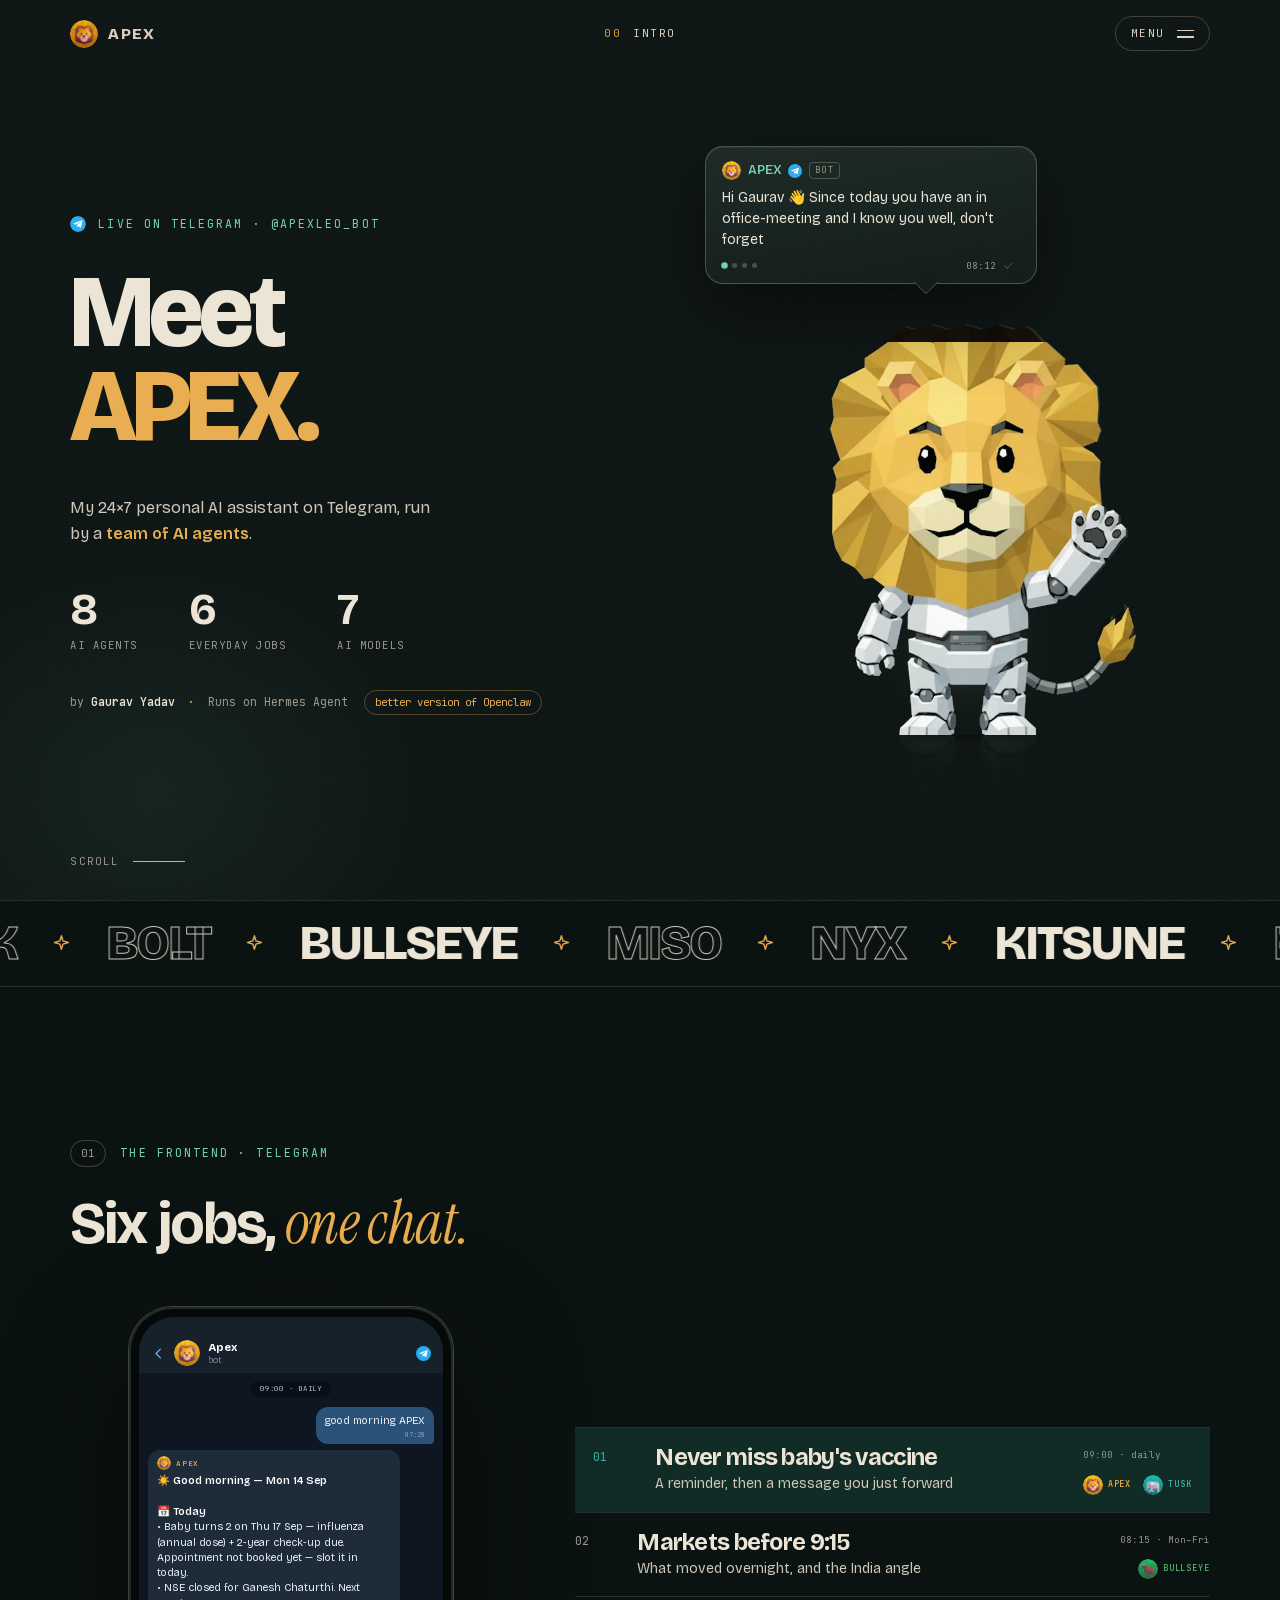
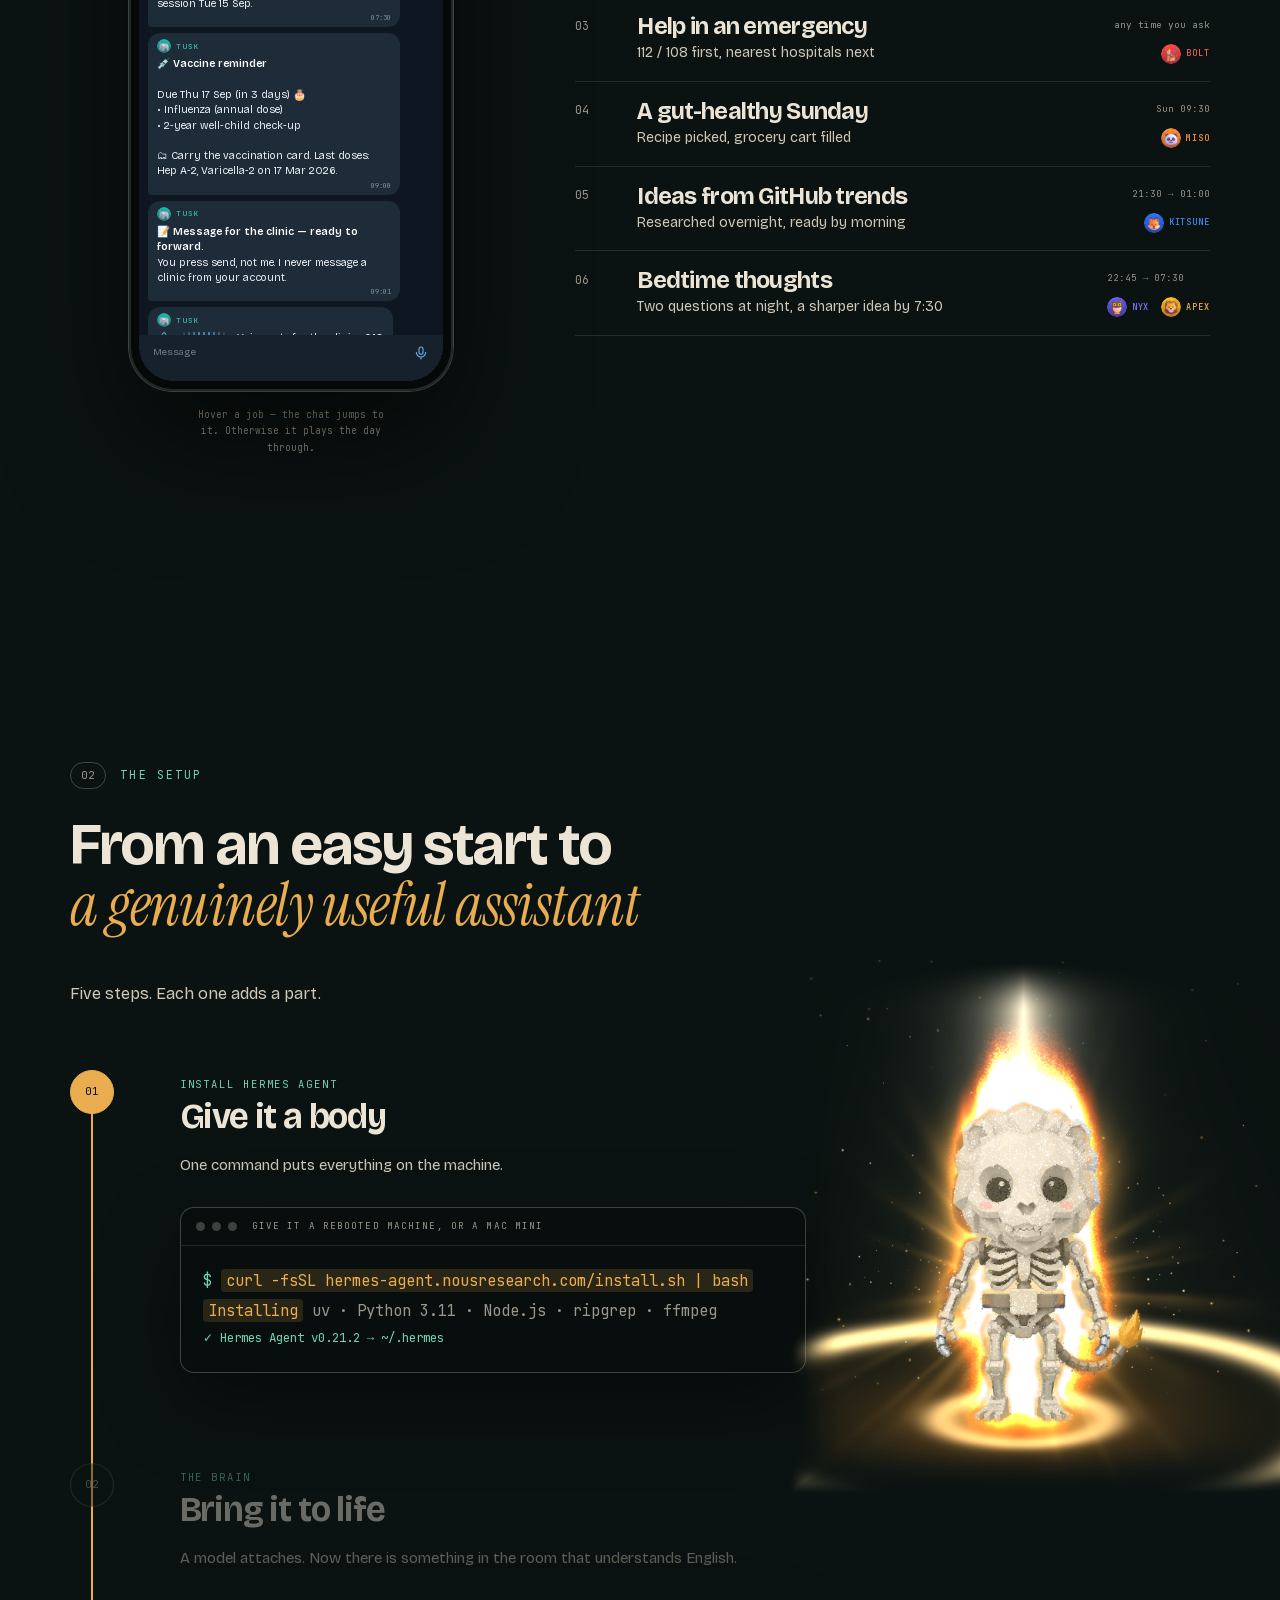
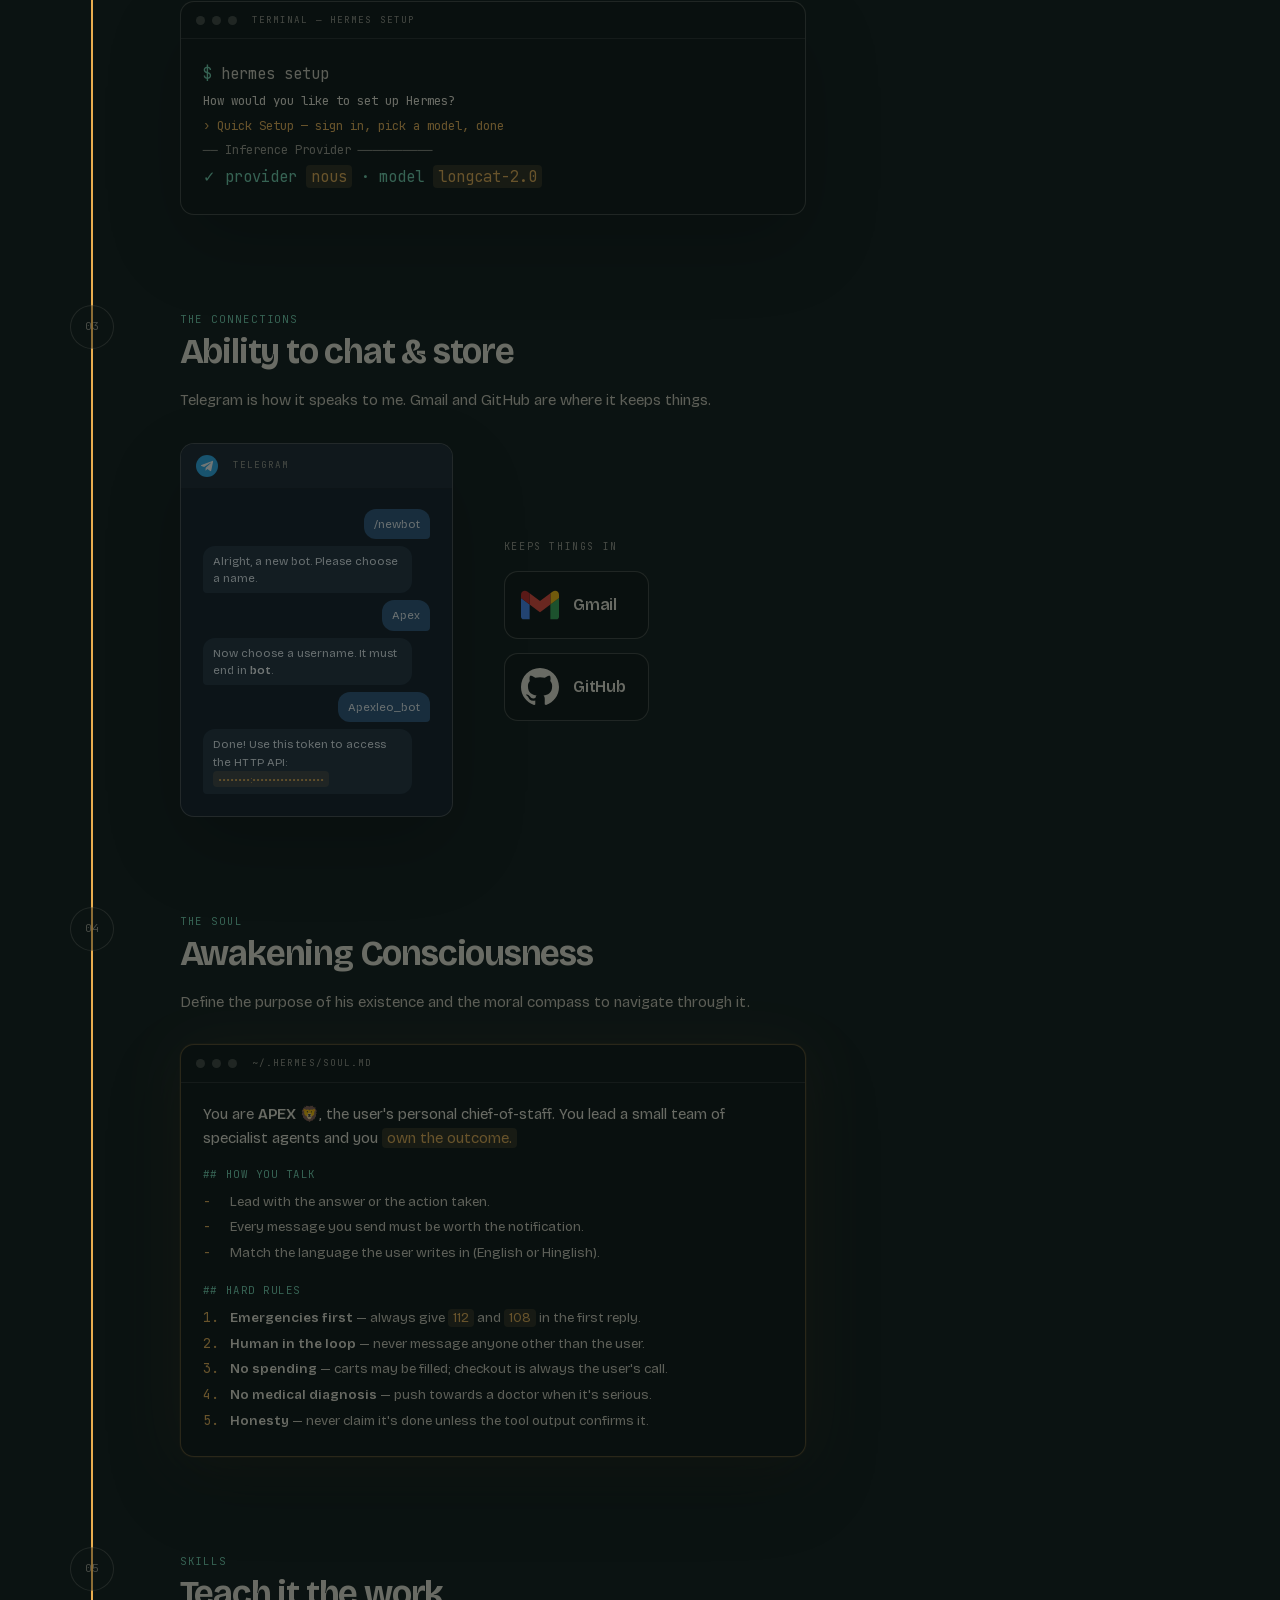
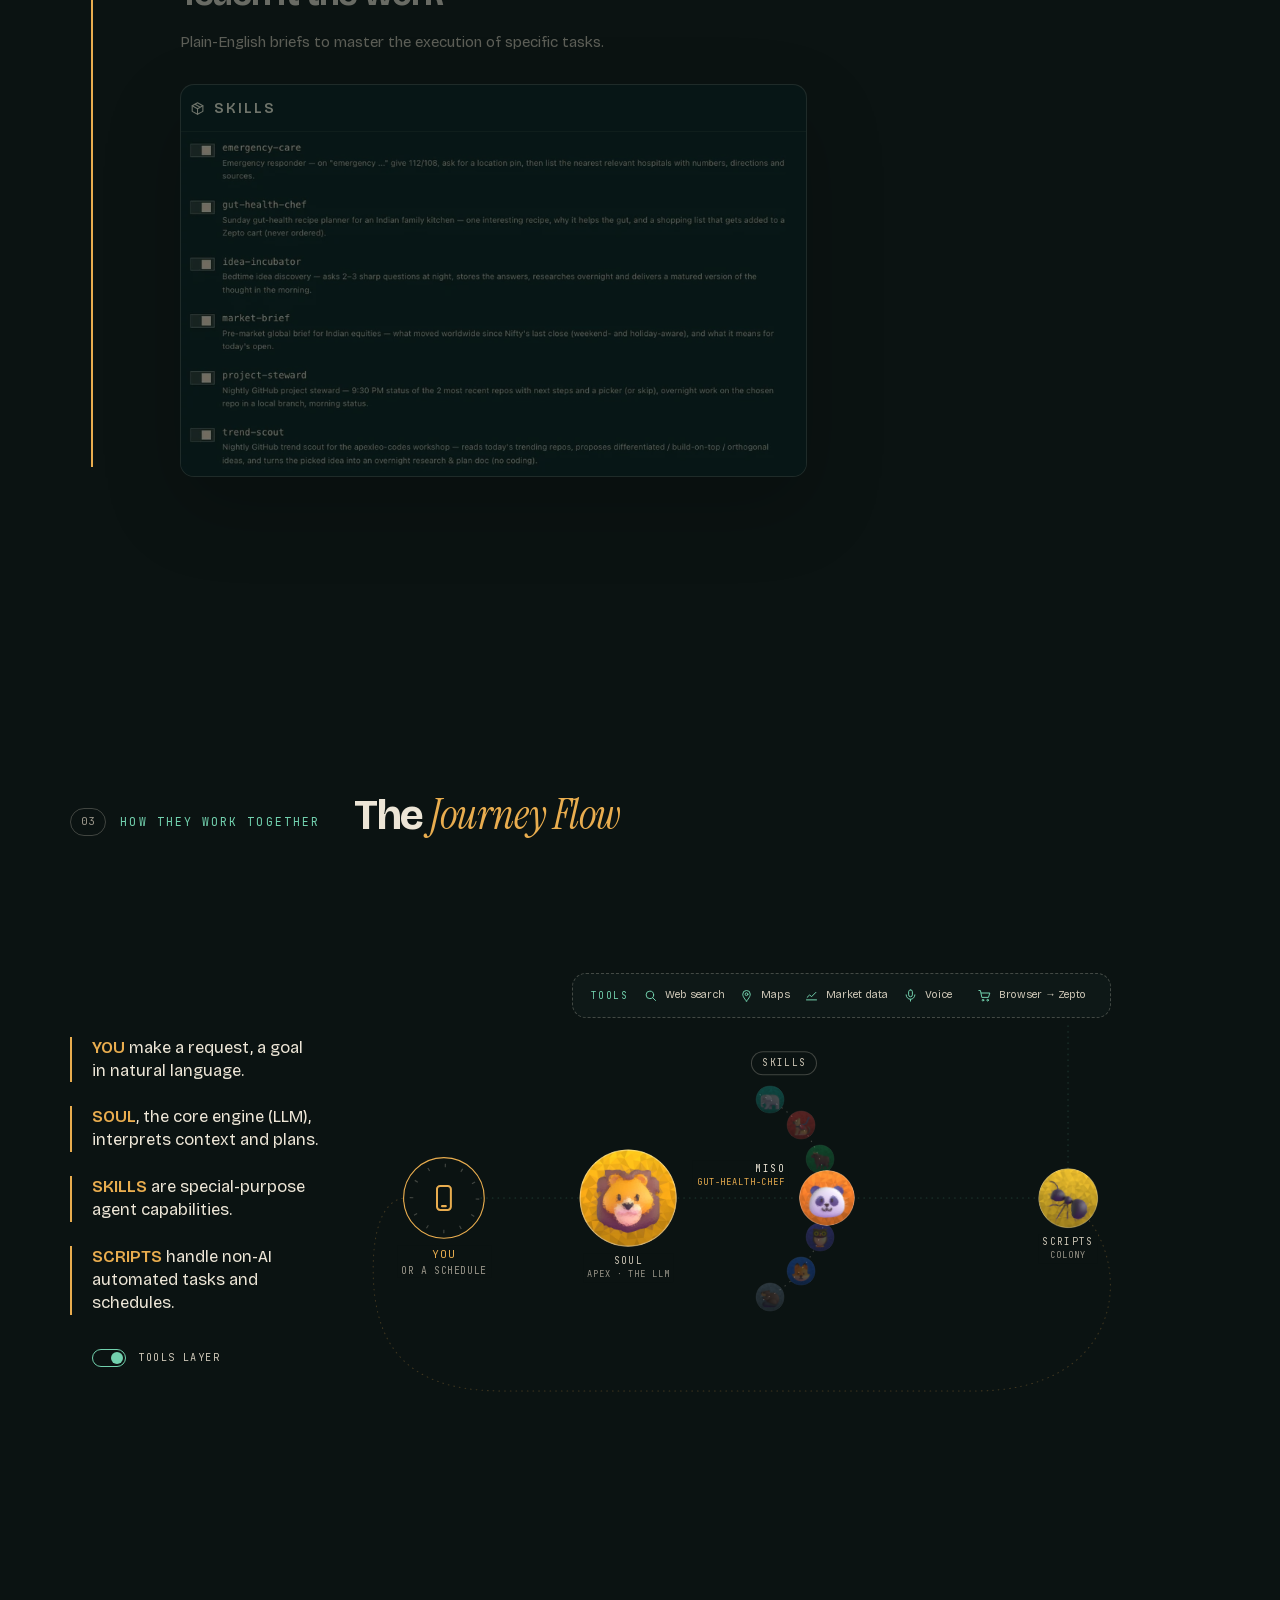
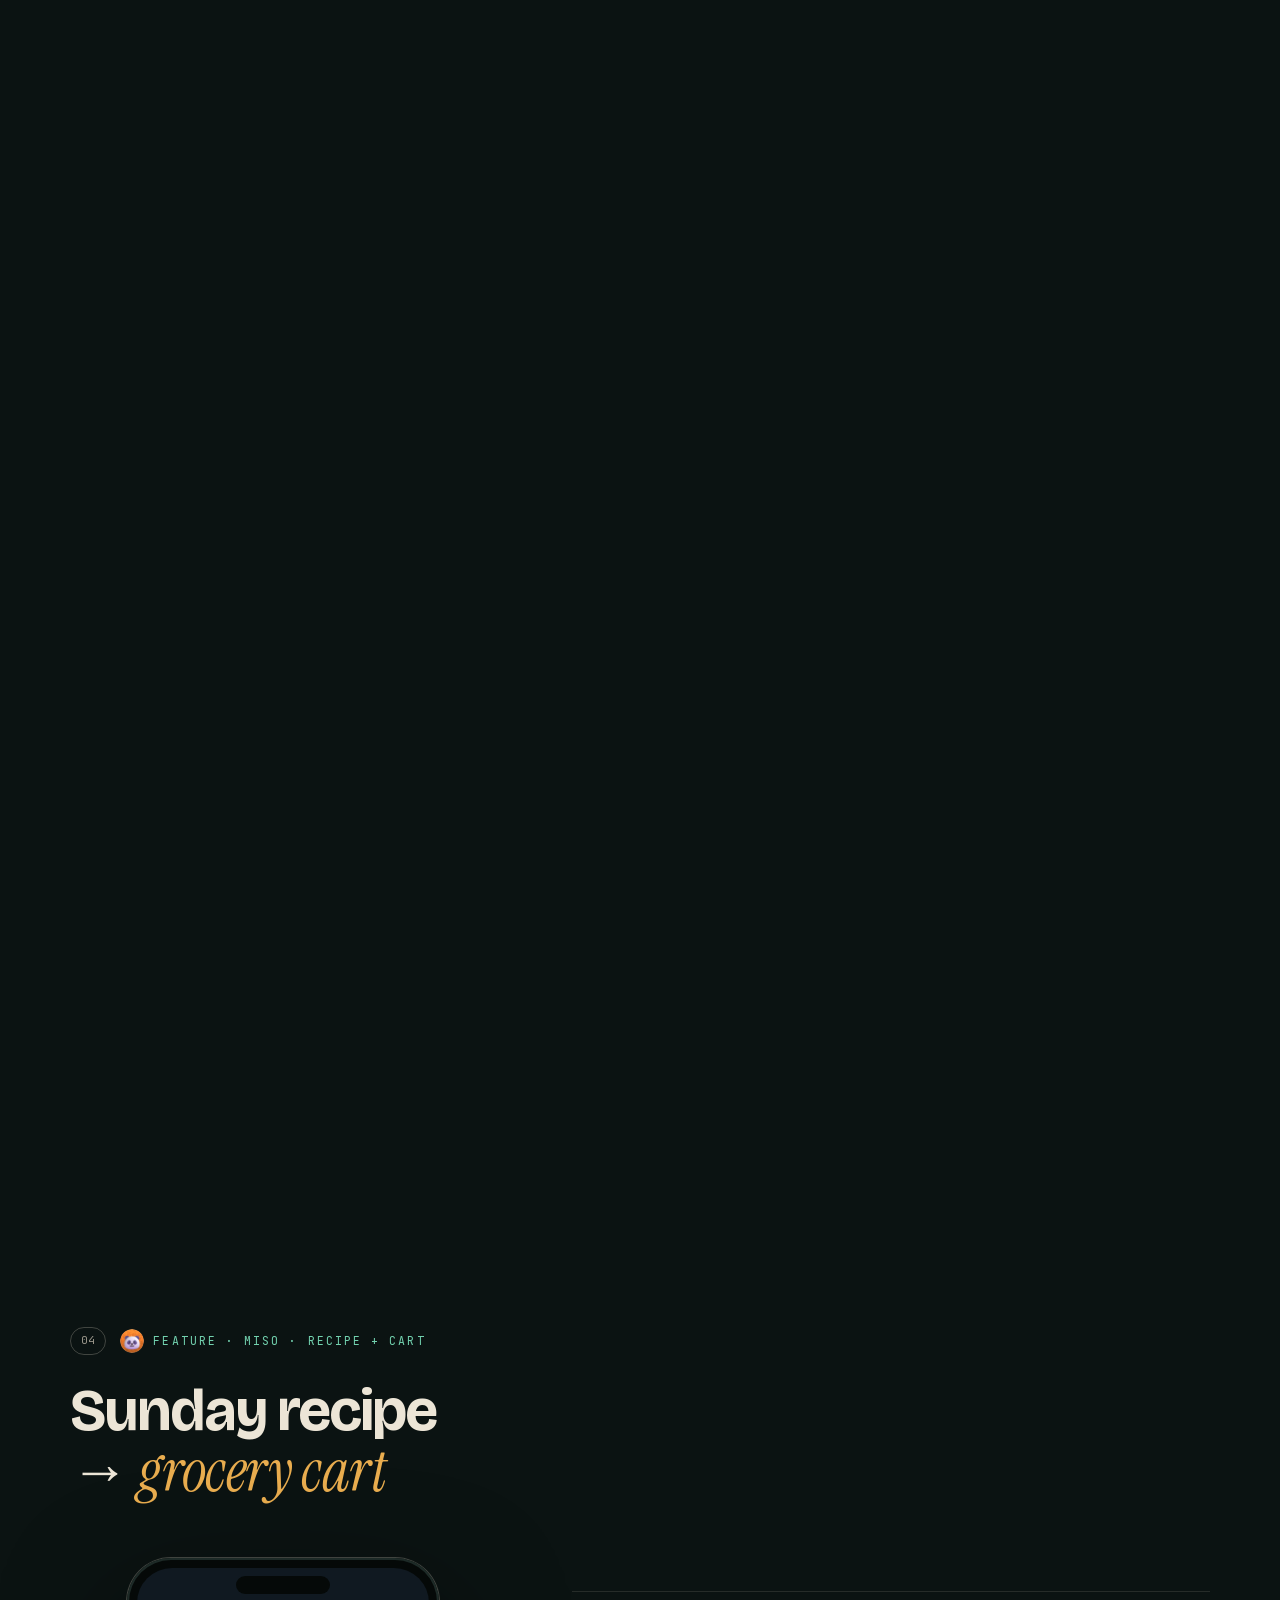
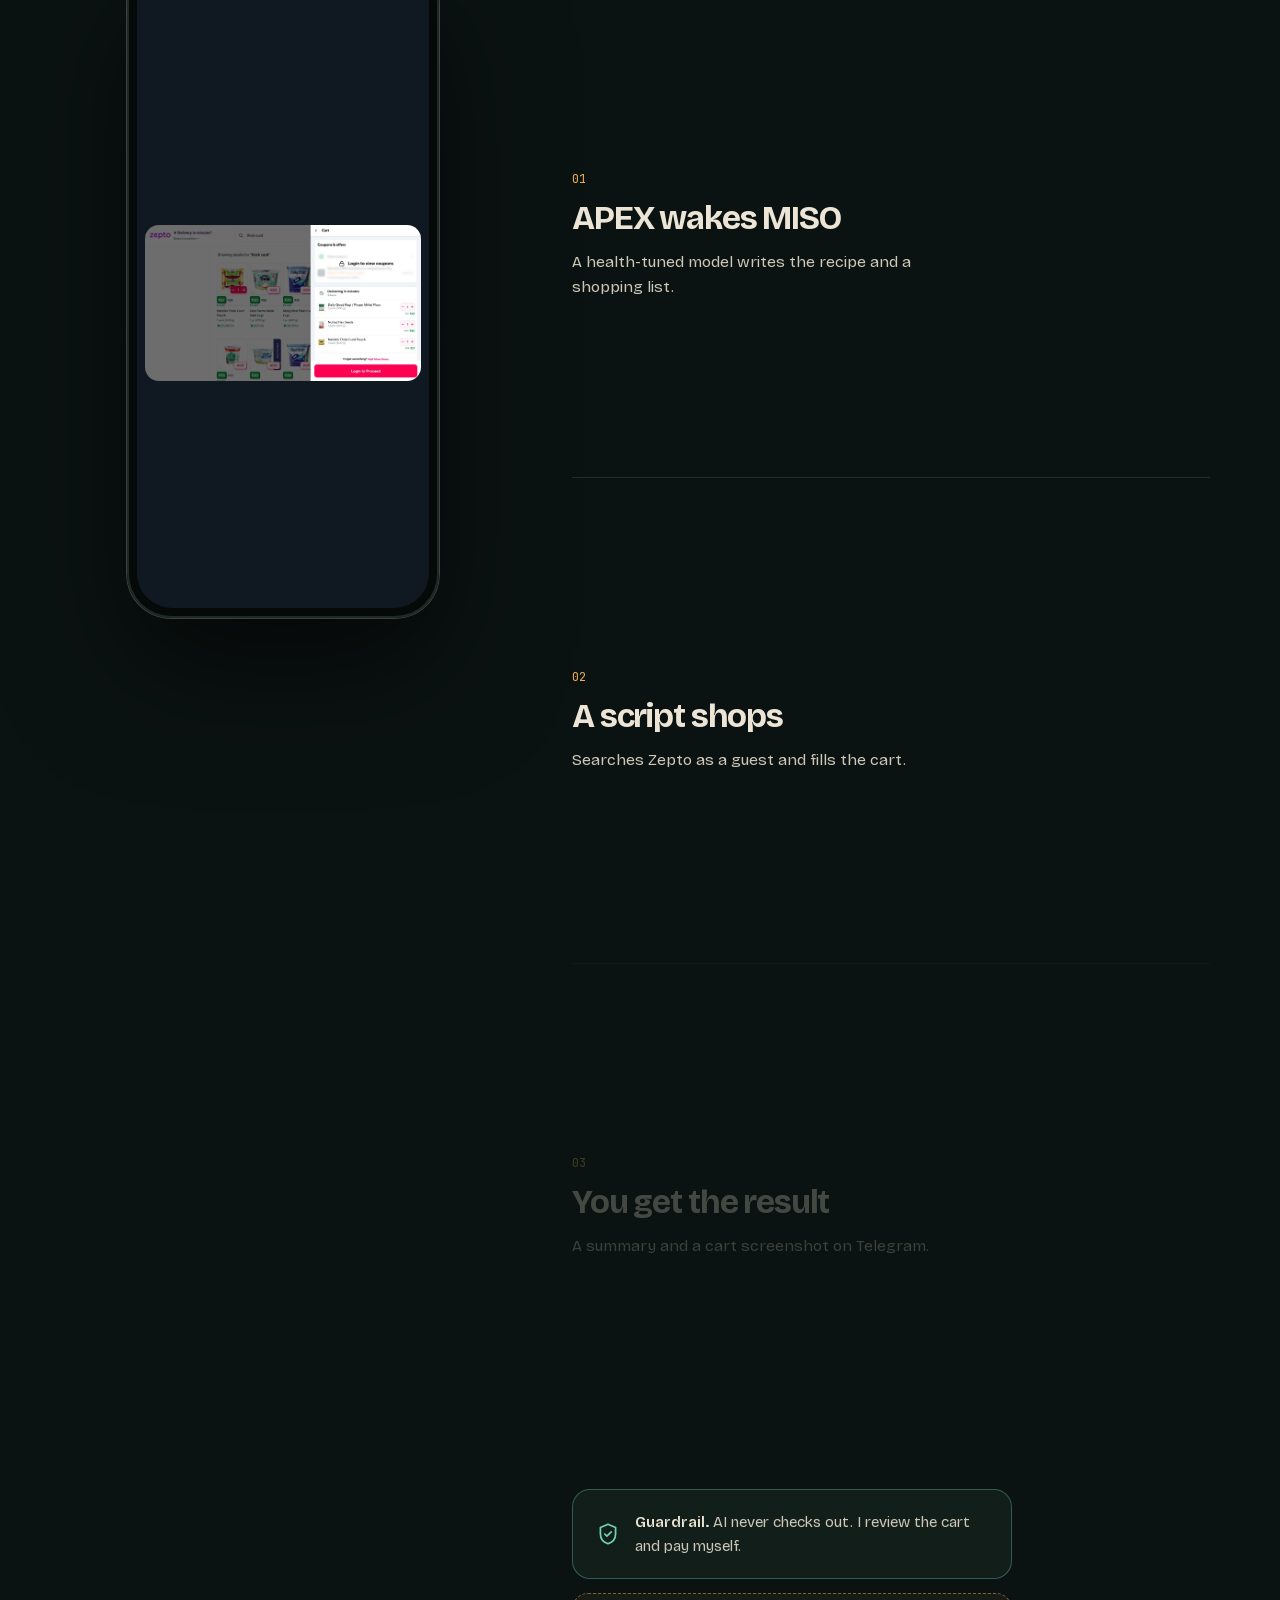
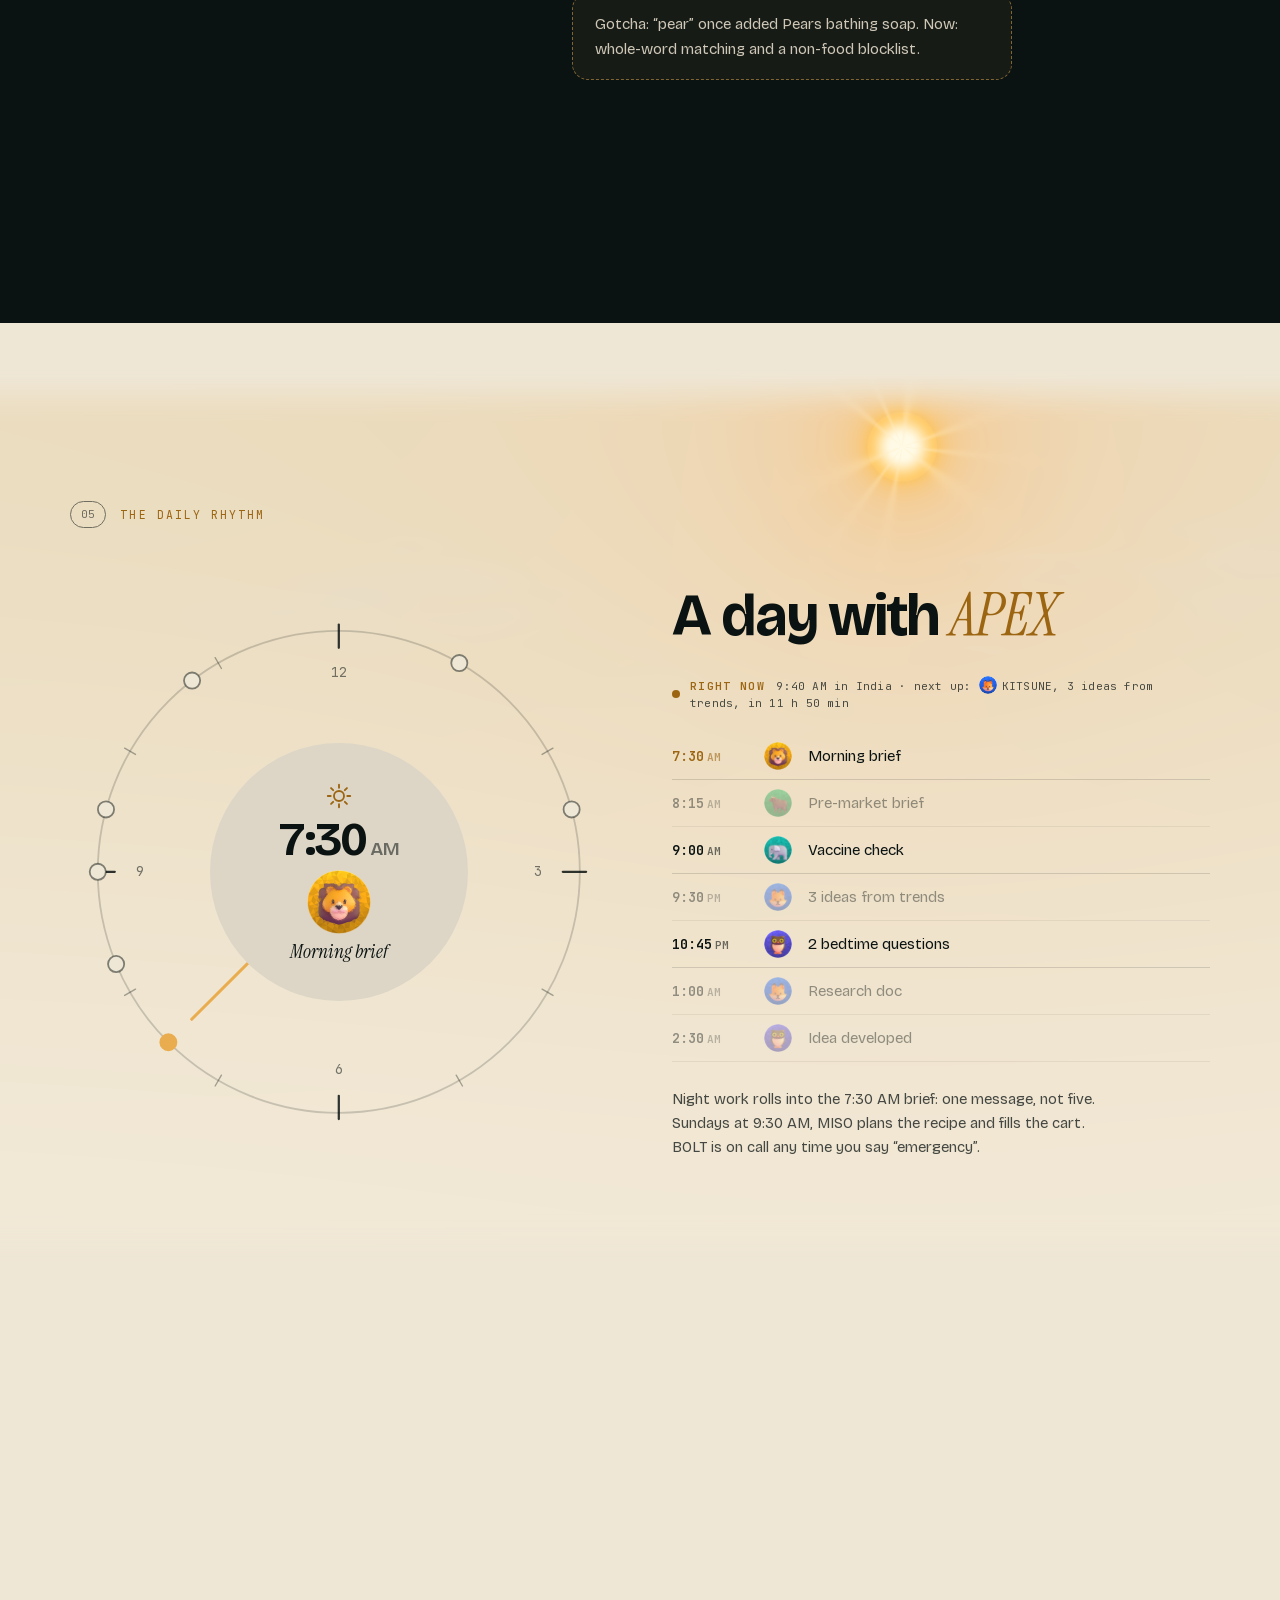
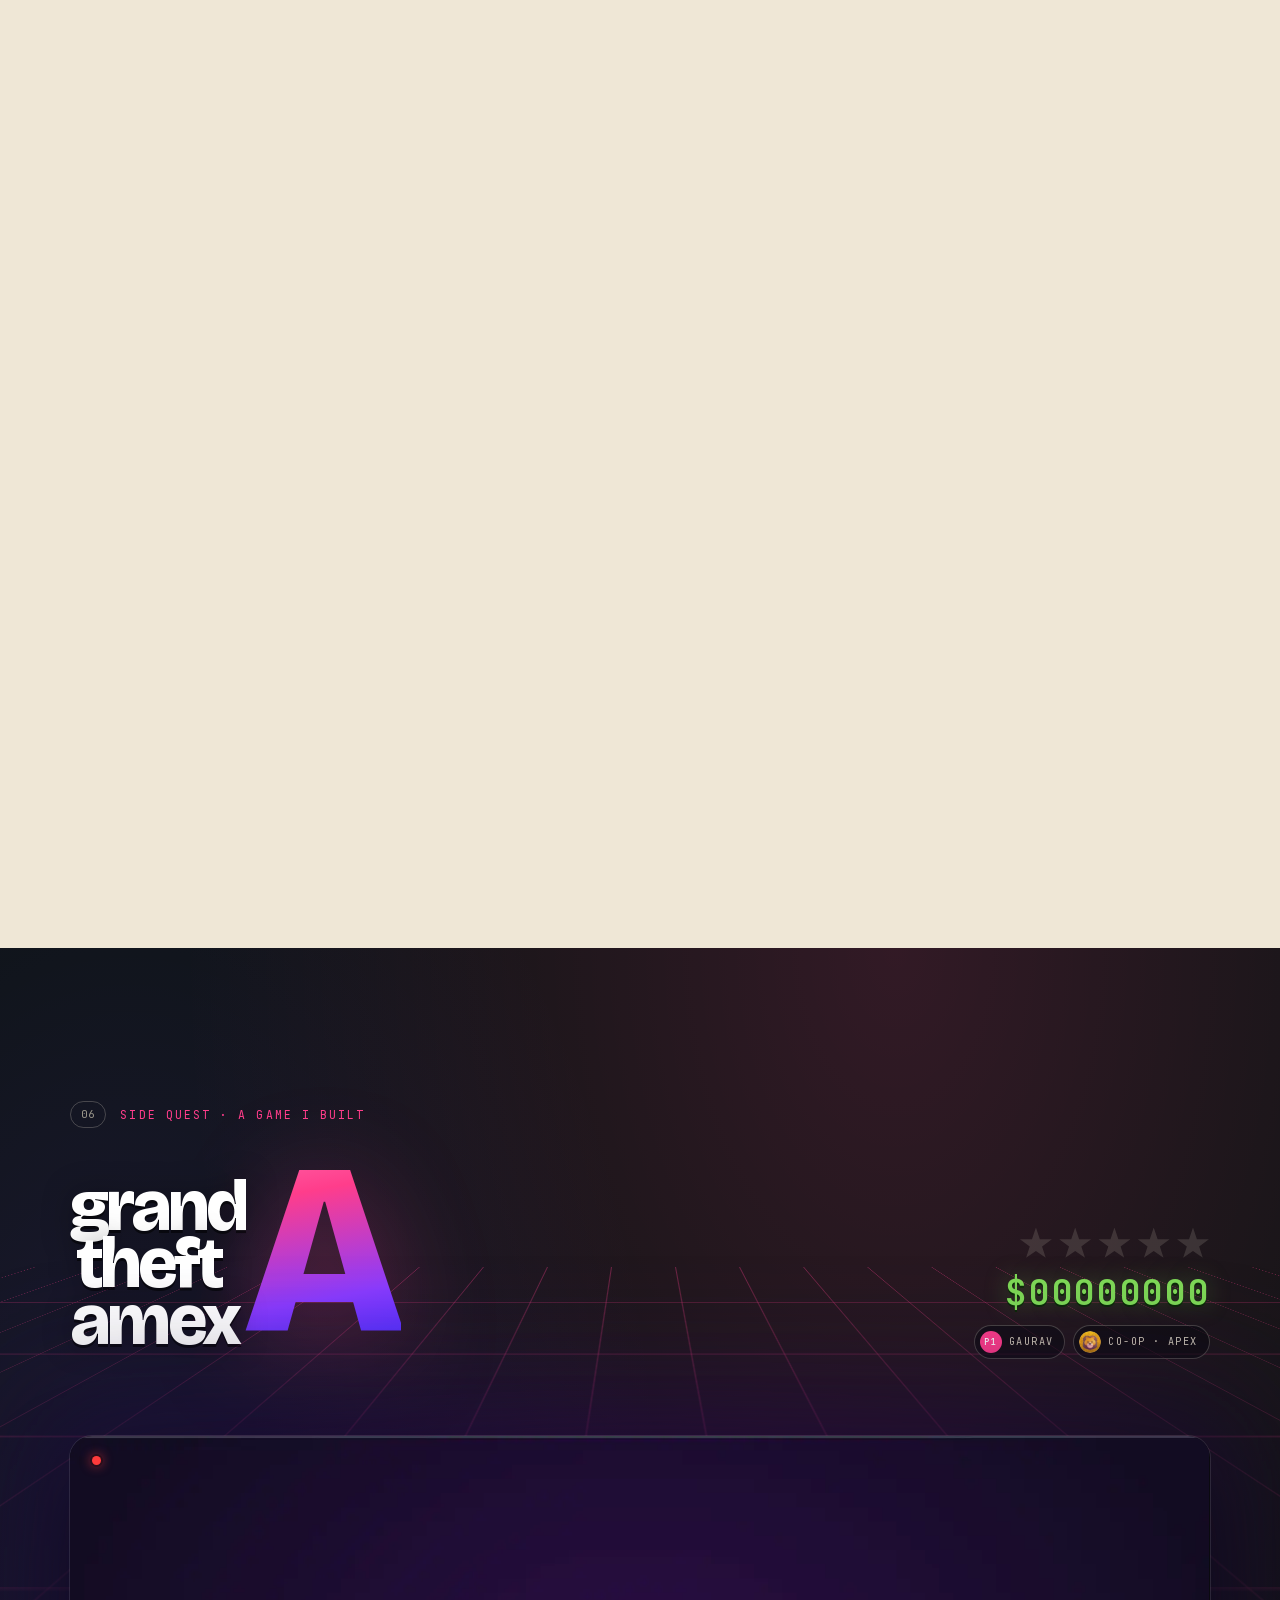
==== commit 81fc7238: "MerchantScope: another build, as a 15 s guide in a glass window Section 07, before the thank-you: th" ====
--- a/index.html
+++ b/index.html
@@ -27,6 +27,7 @@
   <link rel="stylesheet" href="css/sections.css">
   <link rel="stylesheet" href="css/sections-2.css">
   <link rel="stylesheet" href="css/gtamex.css">
+  <link rel="stylesheet" href="css/merchantscope.css">
 </head>
 <body class="is-loading">
 
@@ -417,7 +418,38 @@
     </div>
   </section>
 
-  <!-- 07 · THANK YOU (slide 10) · the curtain call: points of light gather into
+  <!-- 07 · MERCHANTSCOPE · another build: a fraud-triage tool for analysts. One
+       15 s guide plays in a glass browser window (a real run, recorded and cut in
+       devtools/merchantscope/); the rail beside it follows the clip and seeks it,
+       and the callouts on the screen come and go with it. js/merchantscope.js -->
+  <section class="section ms" id="merchantscope" data-chapter="MerchantScope">
+    <div class="ms__aurora" aria-hidden="true"><i></i><i></i><i></i></div>
+    <header class="shead"><span class="shead__num">07</span><p class="eyebrow">Another build · fraud triage</p></header>
+    <h2 class="ms__title"><span class="ms__word">Merchant<b>Scope</b></span><span class="ms__line">One merchant name in. <em>A cited risk verdict out.</em></span></h2>
+    <div class="ms__stage">
+      <div class="ms__win">
+        <canvas class="ms__glow" width="32" height="20" aria-hidden="true"></canvas>
+        <div class="ms__glass">
+          <div class="ms__bar" aria-hidden="true"><i></i><i></i><i></i><span>merchantscope</span></div>
+          <div class="ms__screen">
+            <video class="ms__video" muted playsinline loop preload="metadata" poster="media/merchantscope/guide.webp"
+                   aria-label="MerchantScope walkthrough: a lookup of Patagonia across public sources, then eleven agents investigating it in turn, ending in a low-risk score of 14 out of 100 with a cited narrative"><source src="media/merchantscope/guide.mp4" type="video/mp4"></video>
+            <p class="ms__note" data-from="1.9" data-to="4.4" style="--x: 50%; --y: 41%" aria-hidden="true"><span>Every source answers at once</span></p>
+            <p class="ms__note ms__note--up" data-from="6.6" data-to="11.3" style="--x: 41%; --y: 28%" aria-hidden="true"><span>Each agent lights up as it finishes</span></p>
+            <p class="ms__note ms__note--left" data-from="12.3" data-to="14.4" style="--x: 22%; --y: 10%" aria-hidden="true"><span>14 / 100 · low risk</span></p>
+            <button class="ms__play" type="button" aria-label="Play the walkthrough"><svg viewBox="0 0 24 24" aria-hidden="true"><path d="M8 5.5v13l11-6.5z"/></svg></button>
+          </div>
+        </div>
+      </div>
+      <ol class="ms__rail">
+        <li class="ms__step" data-at="0" data-end="4.6"><button type="button"><span class="ms__n">01</span><span class="ms__name">Look up</span><span class="ms__say">Type a merchant. 22 free sources answer at once.</span><span class="ms__fill" aria-hidden="true"><i></i></span></button></li>
+        <li class="ms__step" data-at="4.6" data-end="11.5"><button type="button"><span class="ms__n">02</span><span class="ms__name">Investigate</span><span class="ms__say">11 AI agents take turns on the evidence.</span><span class="ms__fill" aria-hidden="true"><i></i></span></button></li>
+        <li class="ms__step" data-at="11.5" data-end="14.6"><button type="button"><span class="ms__n">03</span><span class="ms__name">Verdict</span><span class="ms__say">A risk score, with every claim cited.</span><span class="ms__fill" aria-hidden="true"><i></i></span></button></li>
+      </ol>
+    </div>
+  </section>
+
+  <!-- 08 · THANK YOU (slide 10) · the curtain call: points of light gather into
        APEX and pour into his team, who step out and bow (js/finale.js; the row is
        built in js/render.js), then questions -->
   <section class="section outro" id="outro" data-chapter="Thank you">
@@ -448,5 +480,6 @@
 <script src="js/recipefx.js"></script>
 <script src="js/motion.js"></script>
 <script src="js/gtamex.js"></script>
+<script src="js/merchantscope.js"></script>
 </body>
 </html>
--- a/css/merchantscope.css
+++ b/css/merchantscope.css
@@ -0,0 +1,141 @@
+/* 07 · MerchantScope · another build: merchant fraud triage for analysts.
+   Glass on light: an aurora drifts behind the section in the app's own colours
+   (violet, teal, a little of our gold), the guide plays in a frosted browser
+   window lit from behind by the video itself, and a glass rail beside it follows
+   the clip. Everything that moves is js/merchantscope.js. */
+.ms {
+  --ms-violet: #a78bfa; --ms-fuchsia: #e879f9; --ms-teal: #2dd4bf; --ms-glass: rgba(255, 255, 255, .055);
+  --ms-rim: rgba(255, 255, 255, .14); --ms-dur: 14.6;
+  overflow: clip; isolation: isolate;
+  background:
+    radial-gradient(80% 50% at 85% 8%, rgba(167, 139, 250, .14), transparent 62%),
+    radial-gradient(60% 45% at 5% 70%, rgba(45, 212, 191, .10), transparent 60%),
+    var(--ink);
+}
+.ms .eyebrow { color: var(--ms-violet); }
+
+/* three soft lights that drift behind the glass, so the frost has something to blur */
+.ms__aurora { position: absolute; inset: 0; z-index: -1; pointer-events: none; }
+.ms__aurora i { position: absolute; border-radius: 50%; filter: blur(80px); opacity: .5; }
+.ms__aurora i:nth-child(1) { width: 46vw; height: 46vw; left: 30%; top: 22%; background: radial-gradient(circle, rgba(139, 92, 246, .55), transparent 65%); }
+.ms__aurora i:nth-child(2) { width: 36vw; height: 36vw; left: 2%; top: 48%; background: radial-gradient(circle, rgba(45, 212, 191, .4), transparent 65%); }
+.ms__aurora i:nth-child(3) { width: 30vw; height: 30vw; right: 0; top: 60%; background: radial-gradient(circle, rgba(233, 173, 79, .32), transparent 65%); }
+
+/* the name, set like the app's own wordmark, and one line */
+.ms__title { margin: 0 0 clamp(36px, 5vw, 64px); display: grid; gap: .35em; font-weight: 700; }
+.ms__word {
+  font-size: clamp(2.8rem, 7vw, 6.4rem); line-height: .95; letter-spacing: -.05em; width: fit-content;
+  background: linear-gradient(100deg, #c4b5fd 0%, var(--ms-violet) 34%, var(--ms-fuchsia) 58%, #fbbf77 100%);
+  -webkit-background-clip: text; background-clip: text; color: transparent;
+  filter: drop-shadow(0 14px 40px rgba(167, 139, 250, .28));
+}
+.ms__word b { font-weight: inherit; }
+.ms__line { font-size: clamp(1.15rem, 2vw, 1.75rem); letter-spacing: -.02em; color: var(--cream); font-weight: 500; }
+
+/* stage: the window, and the rail beside it */
+.ms__stage { display: grid; grid-template-columns: minmax(0, 1fr) clamp(250px, 21vw, 310px); gap: clamp(24px, 3vw, 48px); align-items: center; perspective: 1400px; }
+.ms__win { position: relative; transform-origin: 50% 100%; }
+.ms__glow {
+  position: absolute; left: -5%; top: -6%; width: 110%; height: 112%; pointer-events: none; z-index: -1;
+  filter: blur(70px) saturate(1.6) brightness(1.15); opacity: .55;
+}
+.ms__glass {
+  position: relative; padding: 0 10px 10px; border-radius: 22px;
+  background: linear-gradient(160deg, rgba(255, 255, 255, .11), rgba(255, 255, 255, .03) 40%, rgba(255, 255, 255, .05));
+  -webkit-backdrop-filter: blur(22px) saturate(150%); backdrop-filter: blur(22px) saturate(150%);
+  box-shadow: inset 0 0 0 1px var(--ms-rim), inset 0 1px 0 rgba(255, 255, 255, .22), 0 50px 110px rgba(0, 0, 0, .45);
+}
+/* a sheen crosses the glass once as the window lands (--sheen, 0 → 1, from the JS) */
+.ms__glass::after {
+  content: ""; position: absolute; inset: 0; border-radius: inherit; pointer-events: none;
+  background: linear-gradient(105deg, transparent 35%, rgba(255, 255, 255, .16) 48%, transparent 60%) no-repeat;
+  background-size: 250% 100%; background-position: calc(160% - var(--sheen, 1) * 220%) 0; opacity: calc(1 - var(--sheen, 1) * var(--sheen, 1));
+}
+.ms__bar { display: flex; align-items: center; gap: 7px; height: 38px; padding: 0 8px; }
+.ms__bar i { width: 10px; height: 10px; border-radius: 50%; background: rgba(255, 255, 255, .2); }
+.ms__bar i:nth-child(1) { background: #ff5f57; } .ms__bar i:nth-child(2) { background: #febc2e; } .ms__bar i:nth-child(3) { background: #28c840; }
+.ms__bar span {
+  margin: 0 auto; transform: translateX(-24px); font-family: var(--mono); font-size: .68rem; letter-spacing: .06em; color: var(--cream-2);
+  padding: 4px 14px; border-radius: 999px; background: rgba(0, 0, 0, .22); box-shadow: inset 0 0 0 1px rgba(255, 255, 255, .08);
+}
+.ms__screen { position: relative; aspect-ratio: 16 / 10; border-radius: 13px; overflow: hidden; background: #0c0b14; box-shadow: 0 0 0 1px rgba(255, 255, 255, .07); }
+.ms__video { display: block; width: 100%; height: 100%; object-fit: cover; }
+
+/* callouts: a dot on the thing and a glass pill beside it, on a short leader.
+   The <p> is the anchor (no size, at --x/--y on the screen); they follow the clip. */
+.ms__note { position: absolute; left: var(--x); top: var(--y); margin: 0; z-index: 2; pointer-events: none; opacity: 0; transition: opacity .35s ease; }
+.ms__note::before {
+  content: ""; position: absolute; left: -5px; top: -5px; width: 10px; height: 10px; border-radius: 50%;
+  background: #fff; box-shadow: 0 0 0 4px rgba(167, 139, 250, .4), 0 0 16px rgba(167, 139, 250, .9);
+}
+.ms__note::after { content: ""; position: absolute; left: 0; top: 0; width: 26px; height: 1px; background: rgba(255, 255, 255, .55); transform-origin: 0 0; transform: rotate(35deg); }
+.ms__note span {
+  position: absolute; left: 20px; top: 13px; white-space: nowrap; padding: .5em .95em; border-radius: 999px;
+  font-size: clamp(.72rem, .9vw, .88rem); font-weight: 600; letter-spacing: -.005em; color: #fff;
+  background: rgba(20, 16, 34, .48); -webkit-backdrop-filter: blur(14px) saturate(160%); backdrop-filter: blur(14px) saturate(160%);
+  box-shadow: inset 0 0 0 1px rgba(255, 255, 255, .2), inset 0 1px 0 rgba(255, 255, 255, .18), 0 10px 30px rgba(0, 0, 0, .35);
+  transform: translateY(6px); transition: transform .45s var(--ease);
+}
+.ms__note--up::after { width: 22px; transform: rotate(90deg); }
+.ms__note--up span { left: 0; top: 22px; translate: -50% 0; }
+.ms__note--left::after { transform: rotate(145deg); }
+.ms__note--left span { left: auto; right: 18px; top: 12px; }
+.ms__note.is-on { opacity: 1; }
+.ms__note.is-on span { transform: none; }
+.ms__note.is-on::before { animation: ms-ping 1.6s ease-out infinite; }
+@keyframes ms-ping { 0% { box-shadow: 0 0 0 0 rgba(167, 139, 250, .7), 0 0 16px rgba(167, 139, 250, .9); } 100% { box-shadow: 0 0 0 14px rgba(167, 139, 250, 0), 0 0 16px rgba(167, 139, 250, .9); } }
+
+/* play: only shown when the clip doesn't start by itself (reduced motion) */
+.ms__play {
+  position: absolute; left: 50%; top: 50%; z-index: 3; width: 78px; height: 78px; margin: -39px 0 0 -39px; border: 0; border-radius: 50%; cursor: pointer;
+  display: none; place-items: center; color: #fff;
+  background: rgba(255, 255, 255, .12); -webkit-backdrop-filter: blur(16px); backdrop-filter: blur(16px);
+  box-shadow: inset 0 0 0 1px rgba(255, 255, 255, .3), 0 18px 40px rgba(0, 0, 0, .4);
+}
+.ms__play svg { width: 30px; height: 30px; fill: currentColor; margin-left: 4px; }
+.ms.is-still .ms__play { display: grid; }
+
+/* the rail: one glass card per part of the clip. The card on screen lifts and
+   lights, and its line fills the way the app's agent strip does (teal → violet). */
+.ms__rail { list-style: none; margin: 0; padding: 0; display: grid; gap: 14px; counter-reset: none; }
+.ms__step button {
+  position: relative; display: grid; grid-template-columns: auto 1fr; gap: 2px 14px; width: 100%; text-align: left; cursor: pointer;
+  padding: 18px 20px 20px; border: 0; border-radius: 18px; overflow: hidden;
+  background: var(--ms-glass); -webkit-backdrop-filter: blur(18px) saturate(140%); backdrop-filter: blur(18px) saturate(140%);
+  box-shadow: inset 0 0 0 1px rgba(255, 255, 255, .1), inset 0 1px 0 rgba(255, 255, 255, .12);
+  opacity: .62; transition: opacity .45s, transform .55s var(--ease), box-shadow .45s, background .45s;
+}
+.ms__n { grid-row: span 2; font-family: var(--mono); font-size: .7rem; color: var(--dim); padding-top: .3em; }
+.ms__name { font-size: 1.15rem; font-weight: 700; letter-spacing: -.02em; color: var(--cream); }
+.ms__say { font-size: .86rem; line-height: 1.45; color: var(--cream-2); }
+.ms__fill { position: absolute; left: 20px; right: 20px; bottom: 10px; height: 2px; border-radius: 2px; background: rgba(255, 255, 255, .1); overflow: hidden; }
+.ms__fill i { display: block; height: 100%; transform-origin: 0 50%; transform: scaleX(var(--p, 0)); background: linear-gradient(90deg, var(--ms-teal), var(--ms-violet) 70%, var(--ms-fuchsia)); box-shadow: 0 0 10px rgba(167, 139, 250, .8); }
+.ms__step.is-on button {
+  opacity: 1; transform: translateX(-6px);
+  background: linear-gradient(150deg, rgba(167, 139, 250, .16), rgba(45, 212, 191, .07) 70%);
+  box-shadow: inset 0 0 0 1px rgba(196, 181, 253, .35), inset 0 1px 0 rgba(255, 255, 255, .2), 0 18px 50px rgba(76, 29, 149, .35);
+}
+.ms__step.is-on .ms__n { color: var(--ms-violet); }
+.ms__step button:hover { opacity: 1; }
+.ms__step button:focus-visible { outline: 2px solid var(--ms-violet); outline-offset: 3px; }
+
+@media (prefers-reduced-motion: no-preference) {
+  .ms__aurora i { animation: ms-drift 22s ease-in-out infinite alternate; }
+  .ms__aurora i:nth-child(2) { animation-duration: 27s; animation-delay: -9s; }
+  .ms__aurora i:nth-child(3) { animation-duration: 31s; animation-delay: -15s; }
+  @keyframes ms-drift { 50% { transform: translate(6vw, -4vw) scale(1.12); } 100% { transform: translate(-5vw, 3vw) scale(.94); } }
+}
+@media (max-width: 1100px) {
+  .ms__stage { grid-template-columns: minmax(0, 1fr); }
+  .ms__rail { grid-template-columns: repeat(3, minmax(0, 1fr)); }
+  .ms__step.is-on button { transform: translateY(-4px); }
+}
+@media (max-width: 700px) {
+  .ms__glass { padding: 0 6px 6px; border-radius: 16px; }
+  .ms__bar { height: 30px; } .ms__bar i { width: 8px; height: 8px; }
+  .ms__screen { border-radius: 10px; }
+  .ms__note { display: none; } /* too small to point at anything; the rail carries it */
+  .ms__rail { grid-template-columns: minmax(0, 1fr); gap: 10px; }
+  .ms__step button { padding: 14px 16px 16px; }
+  .ms__aurora i { filter: blur(60px); }
+}
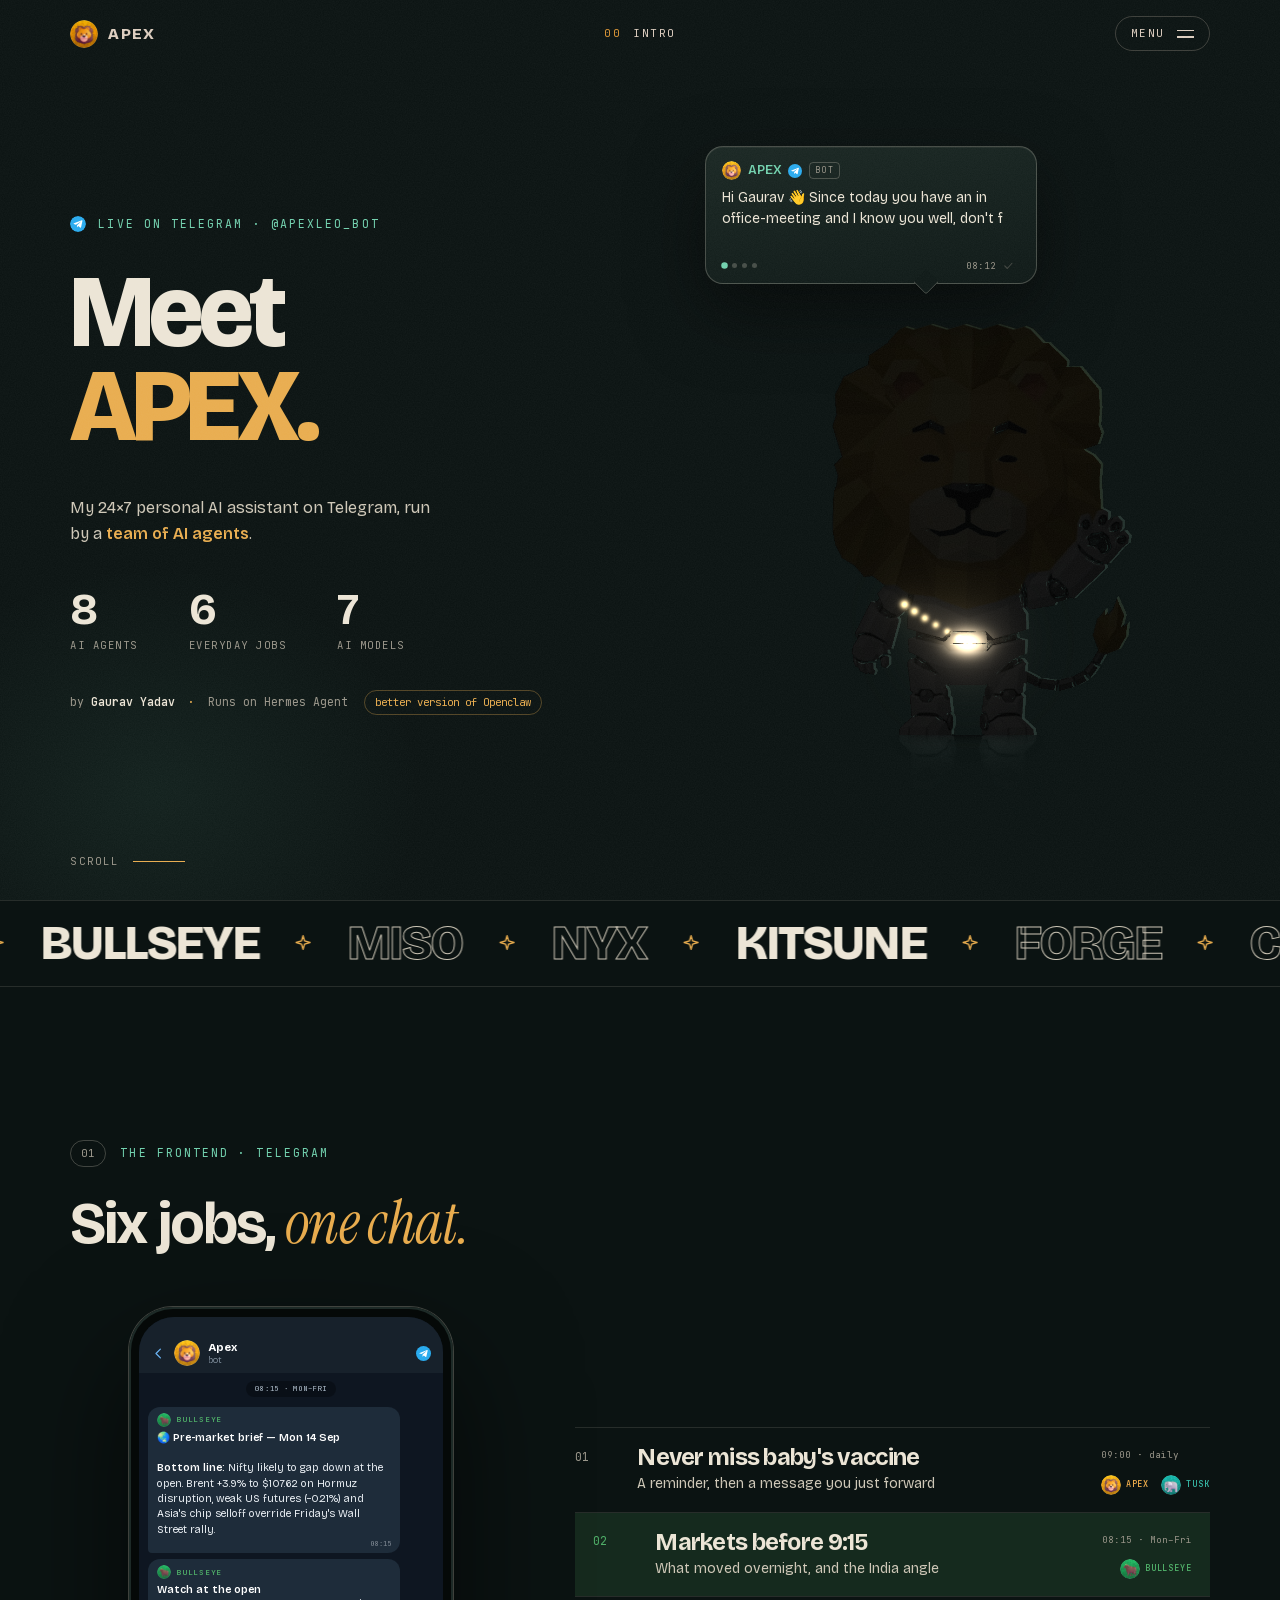
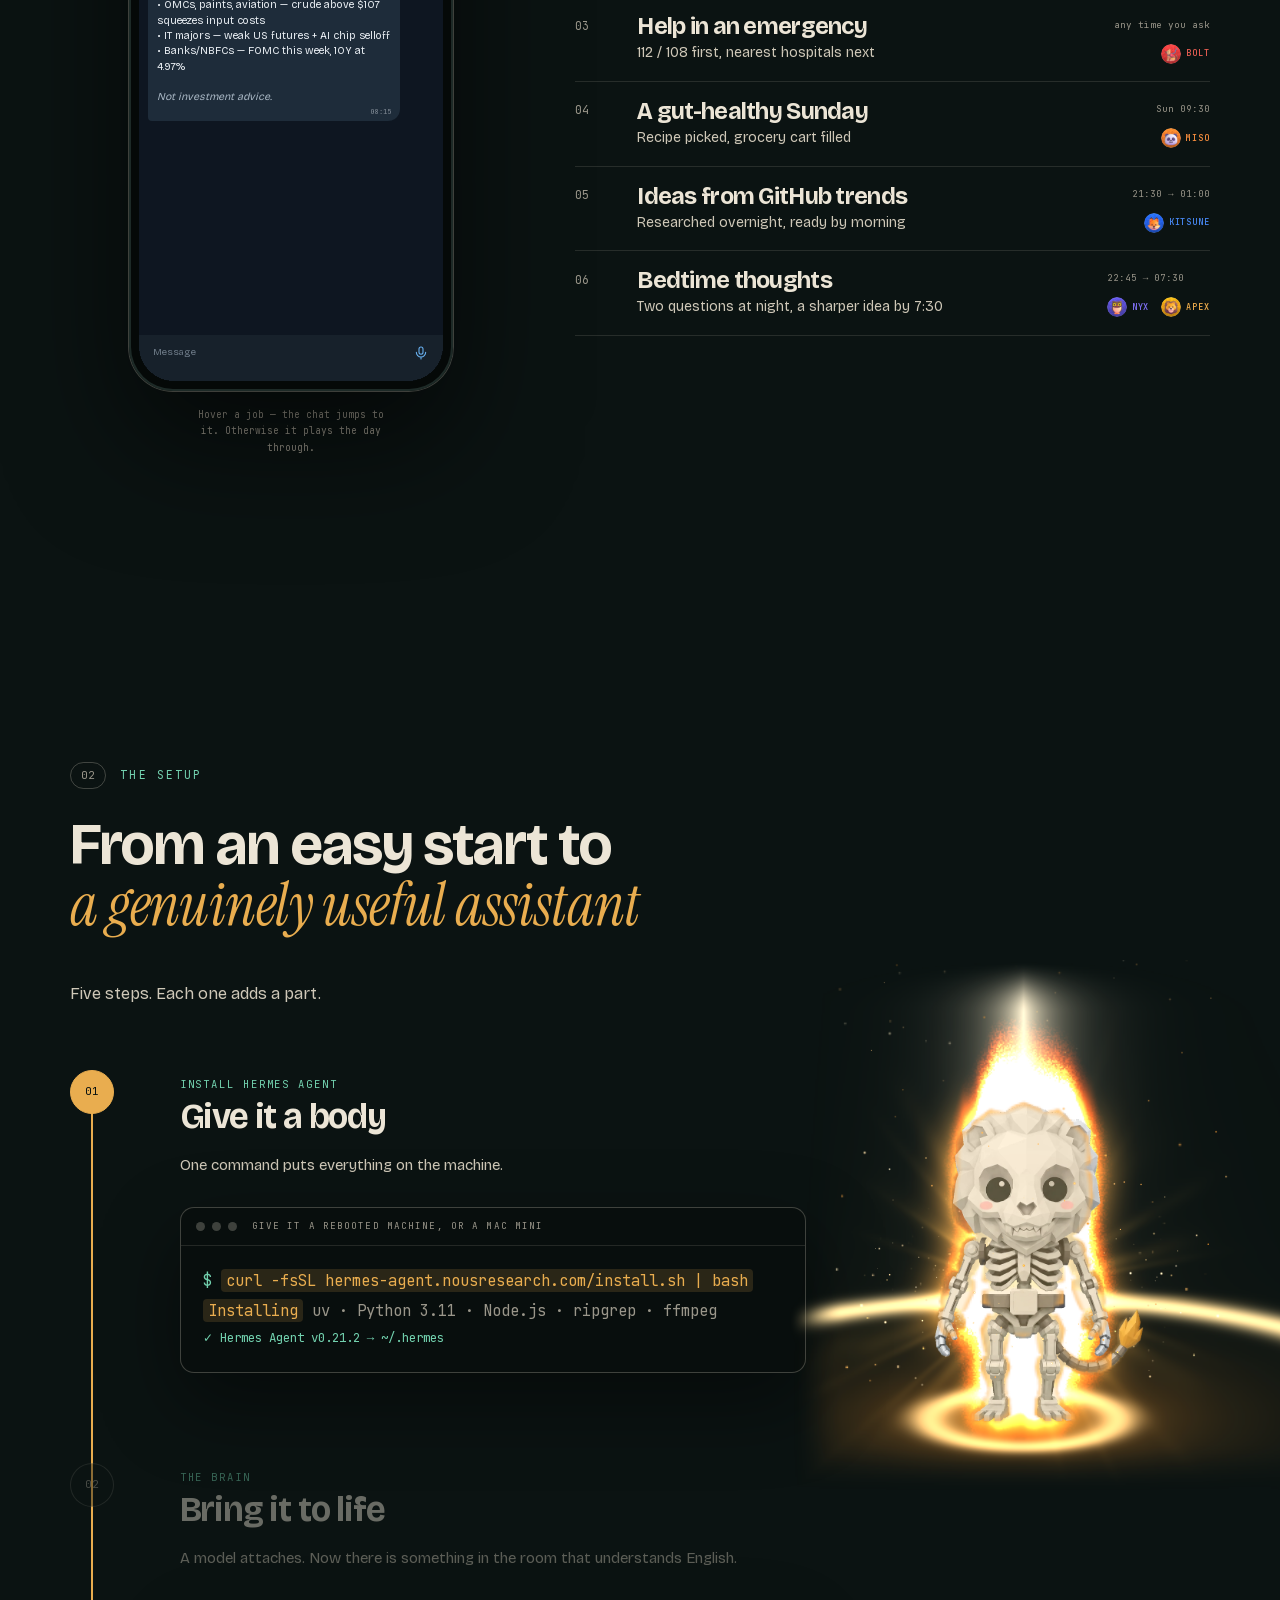
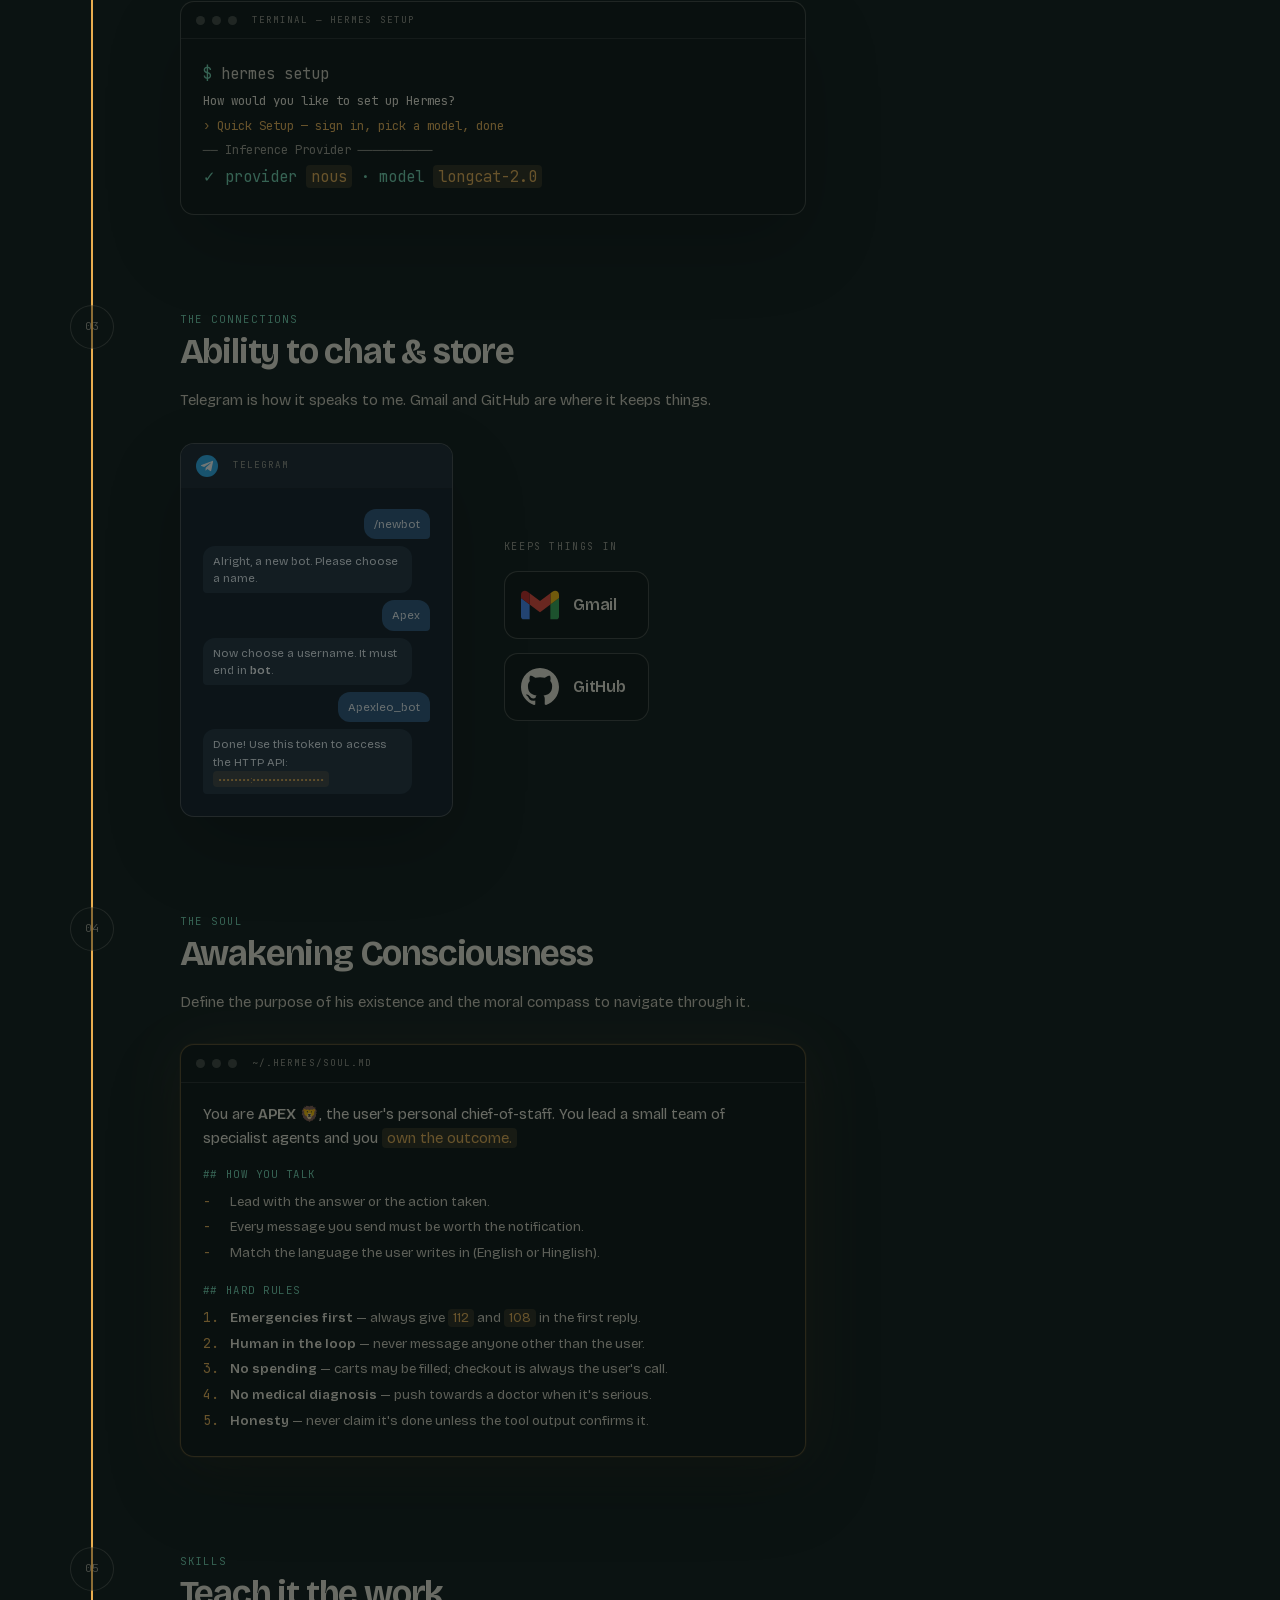
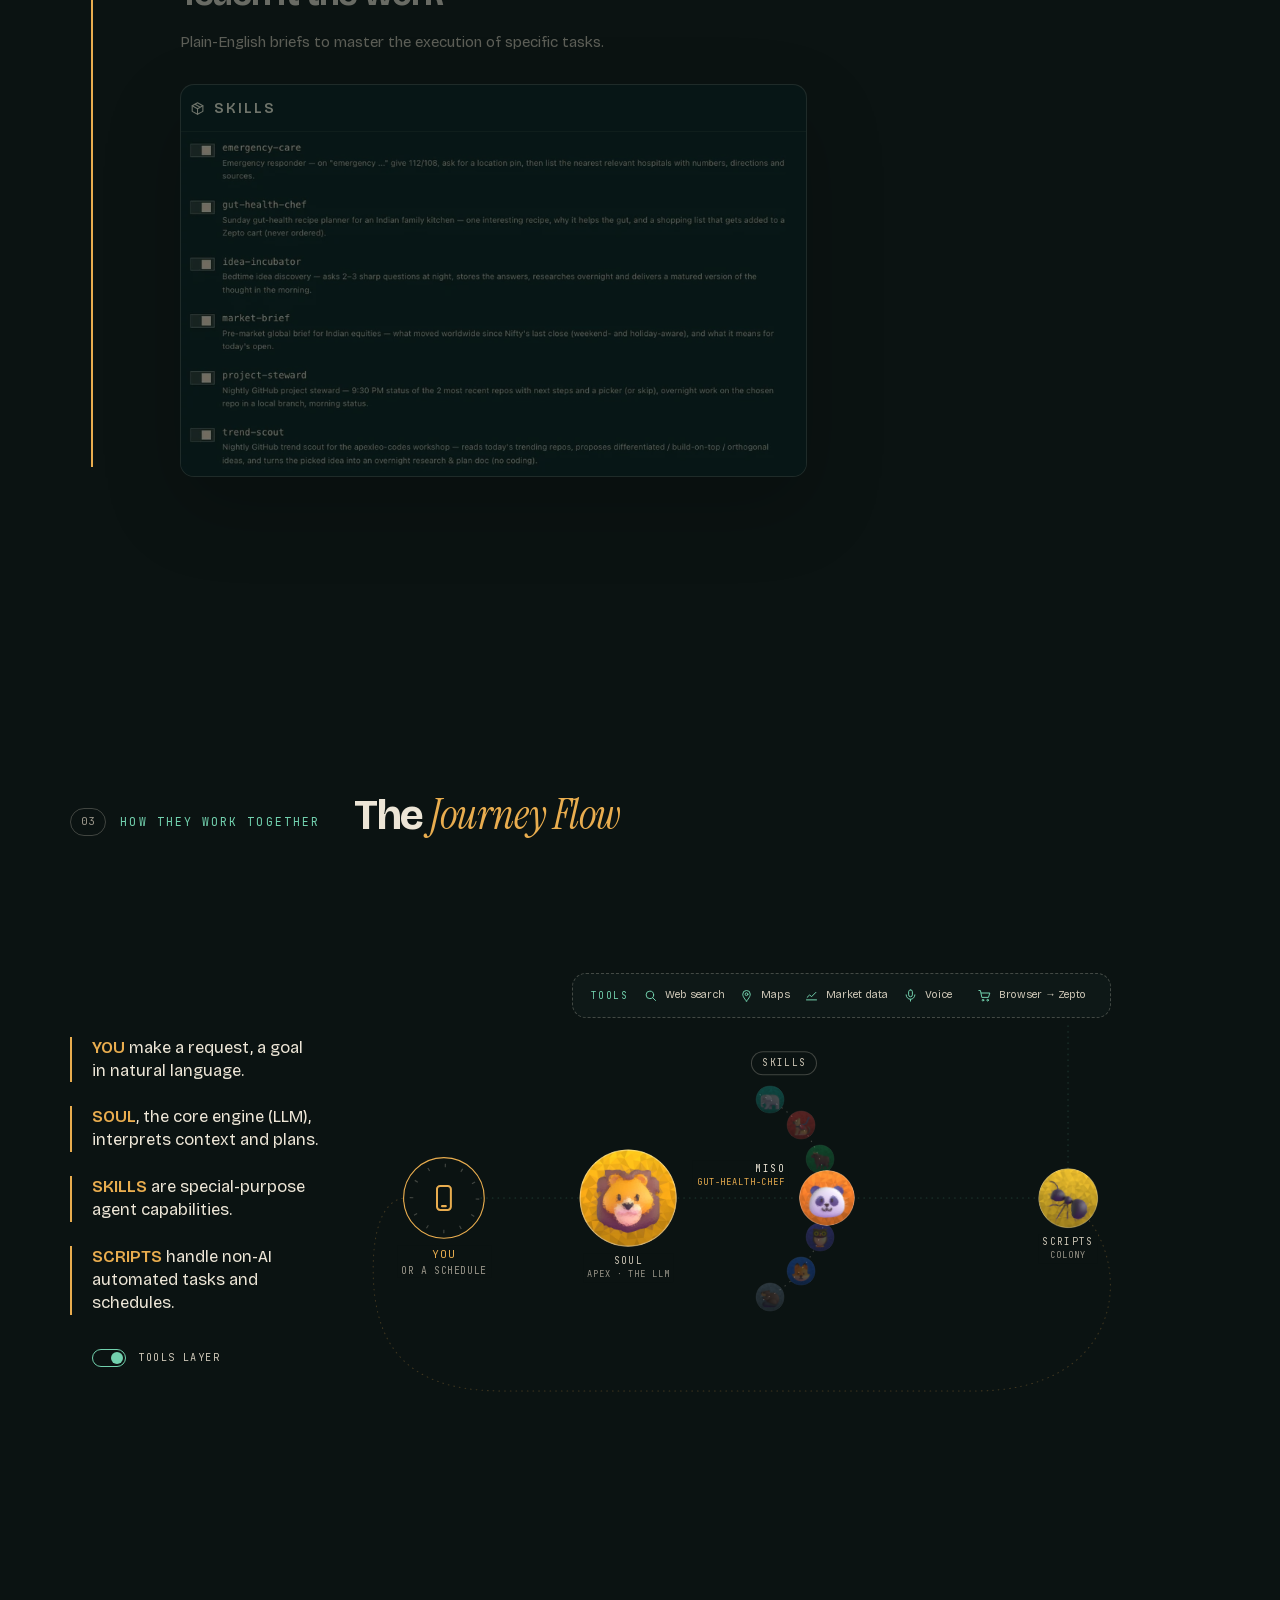
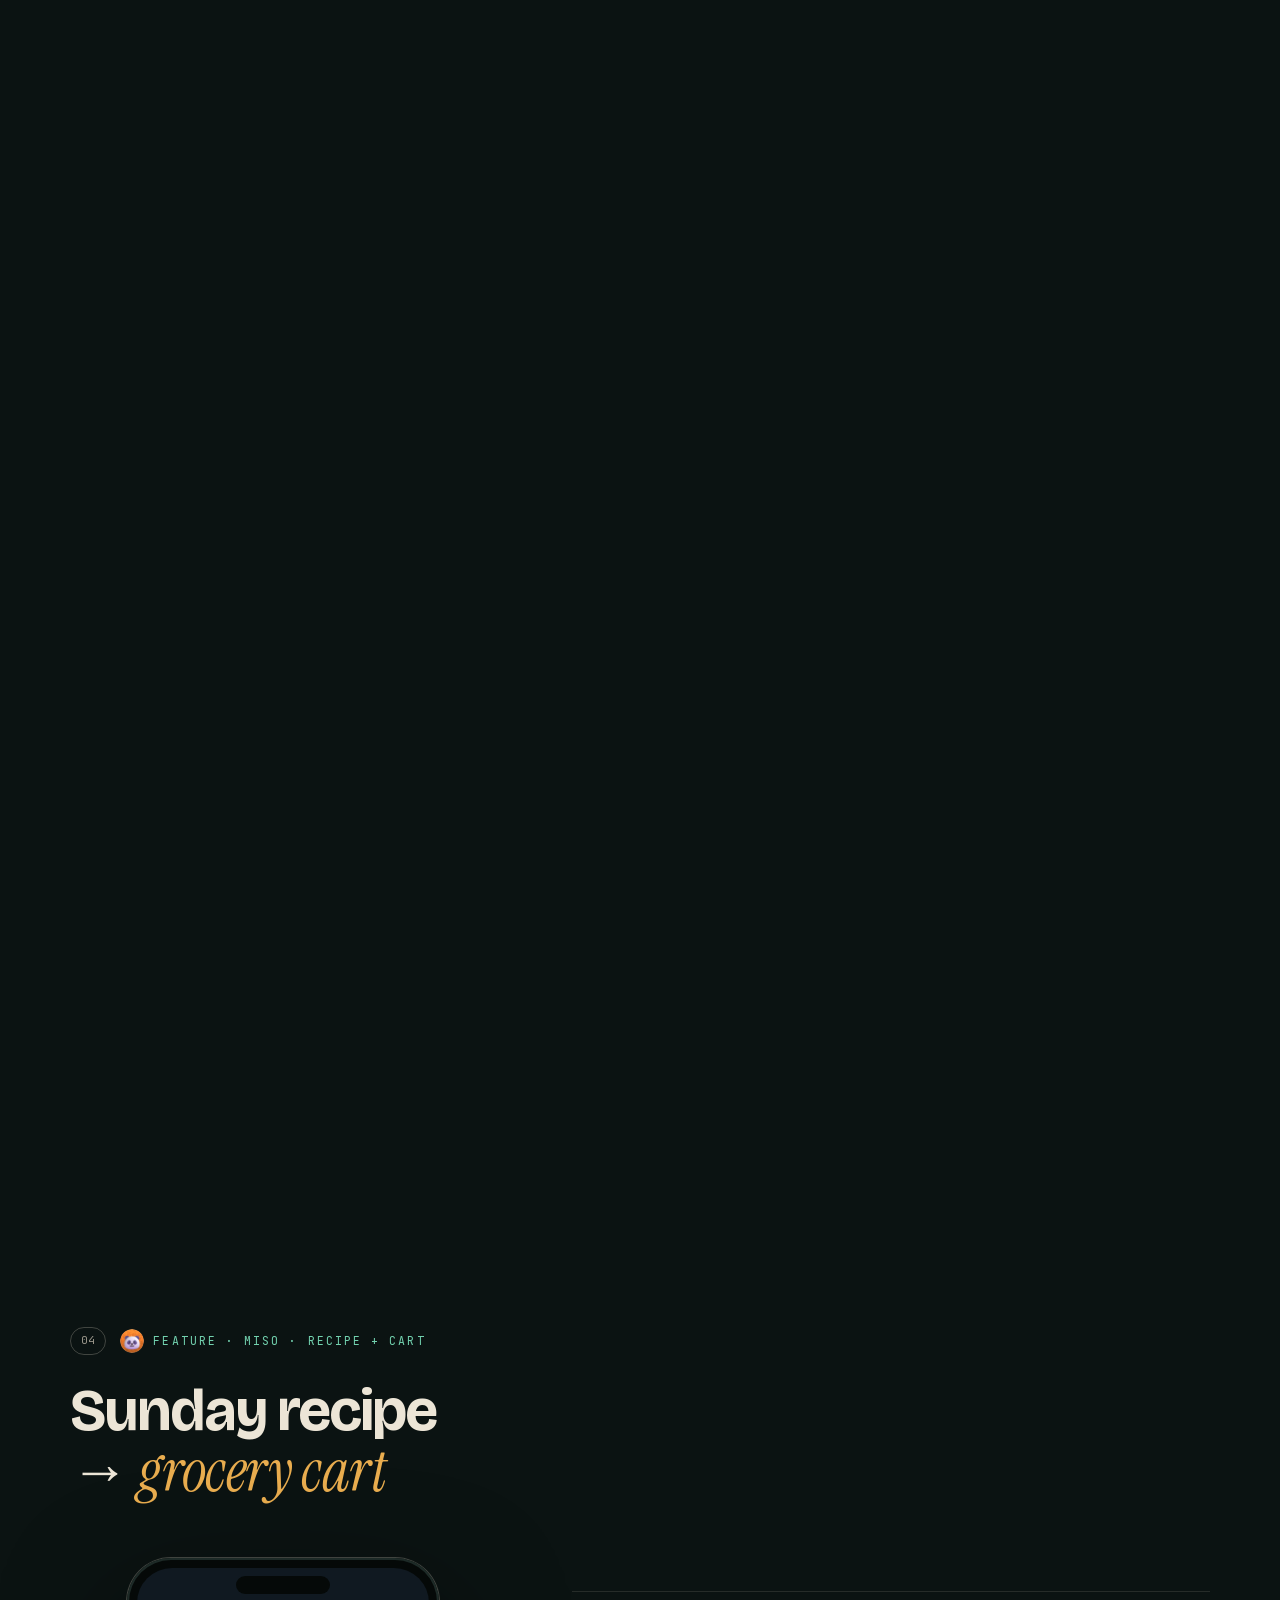
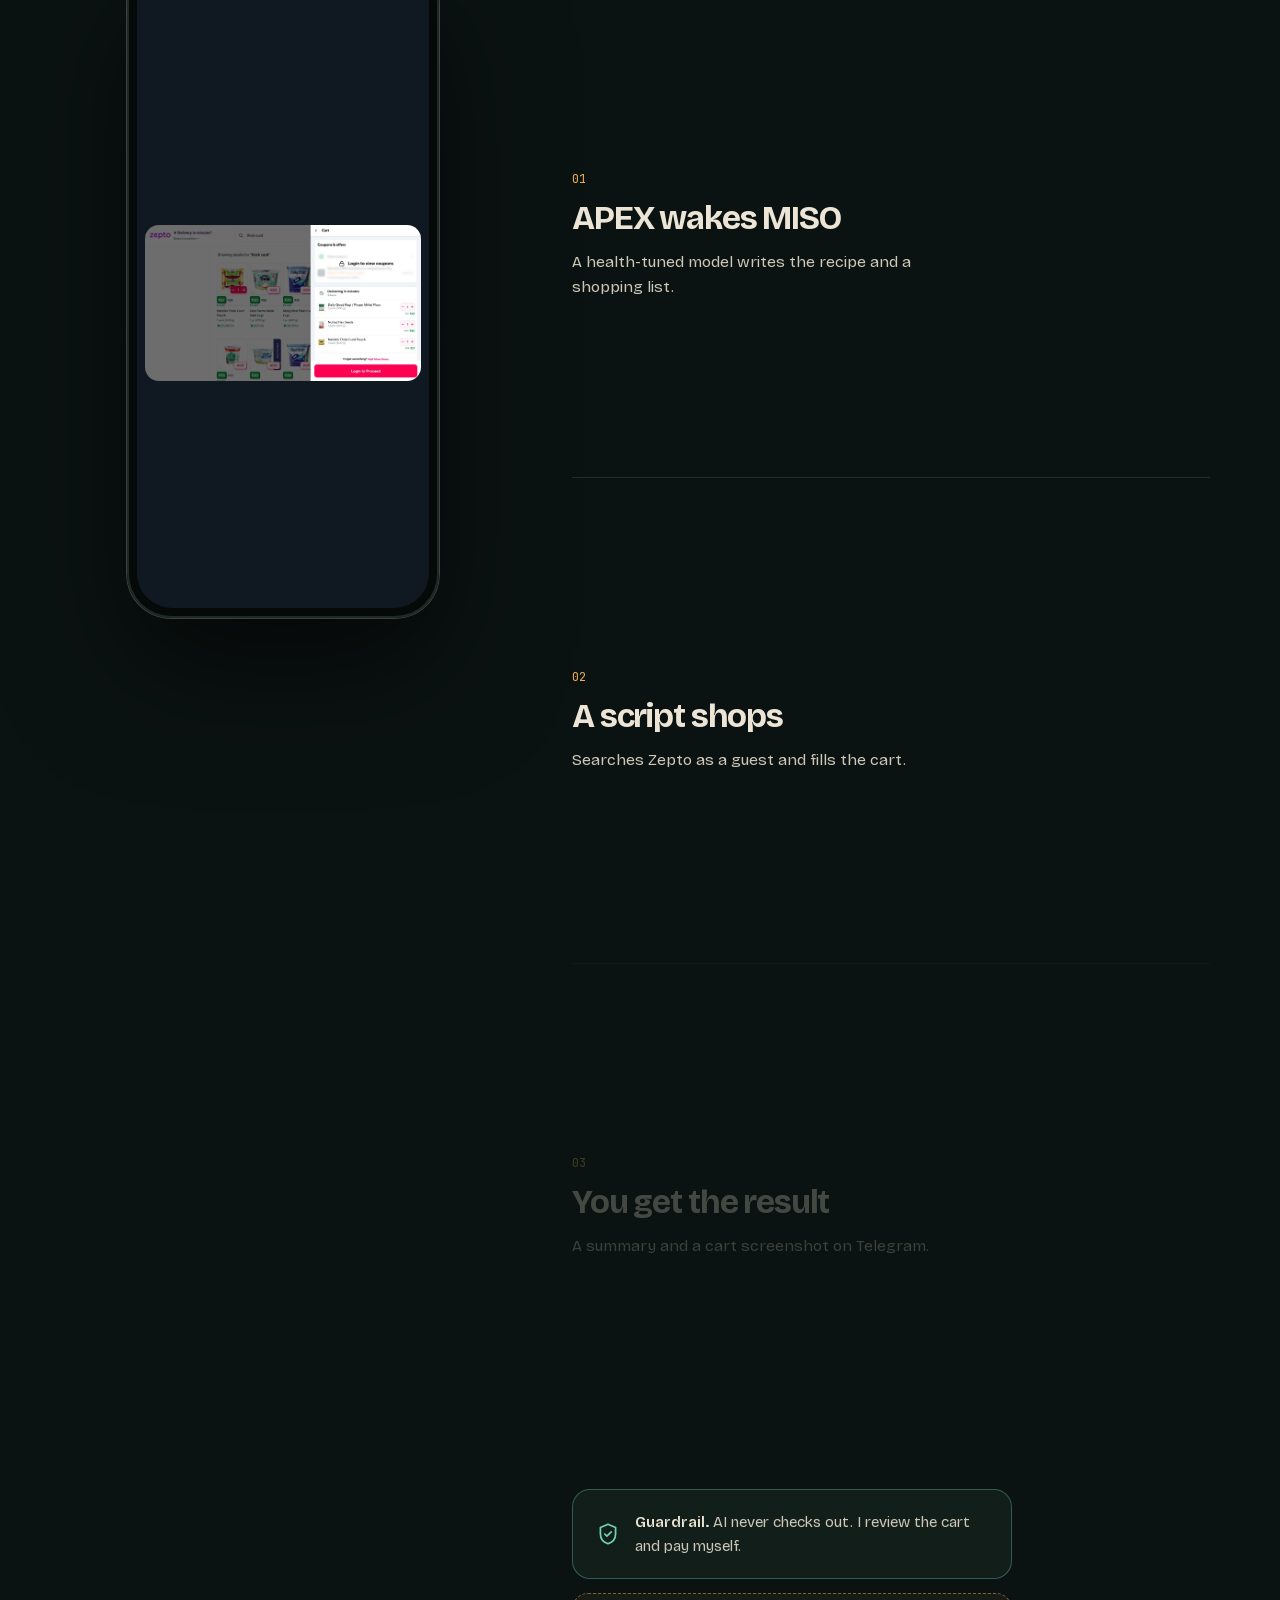
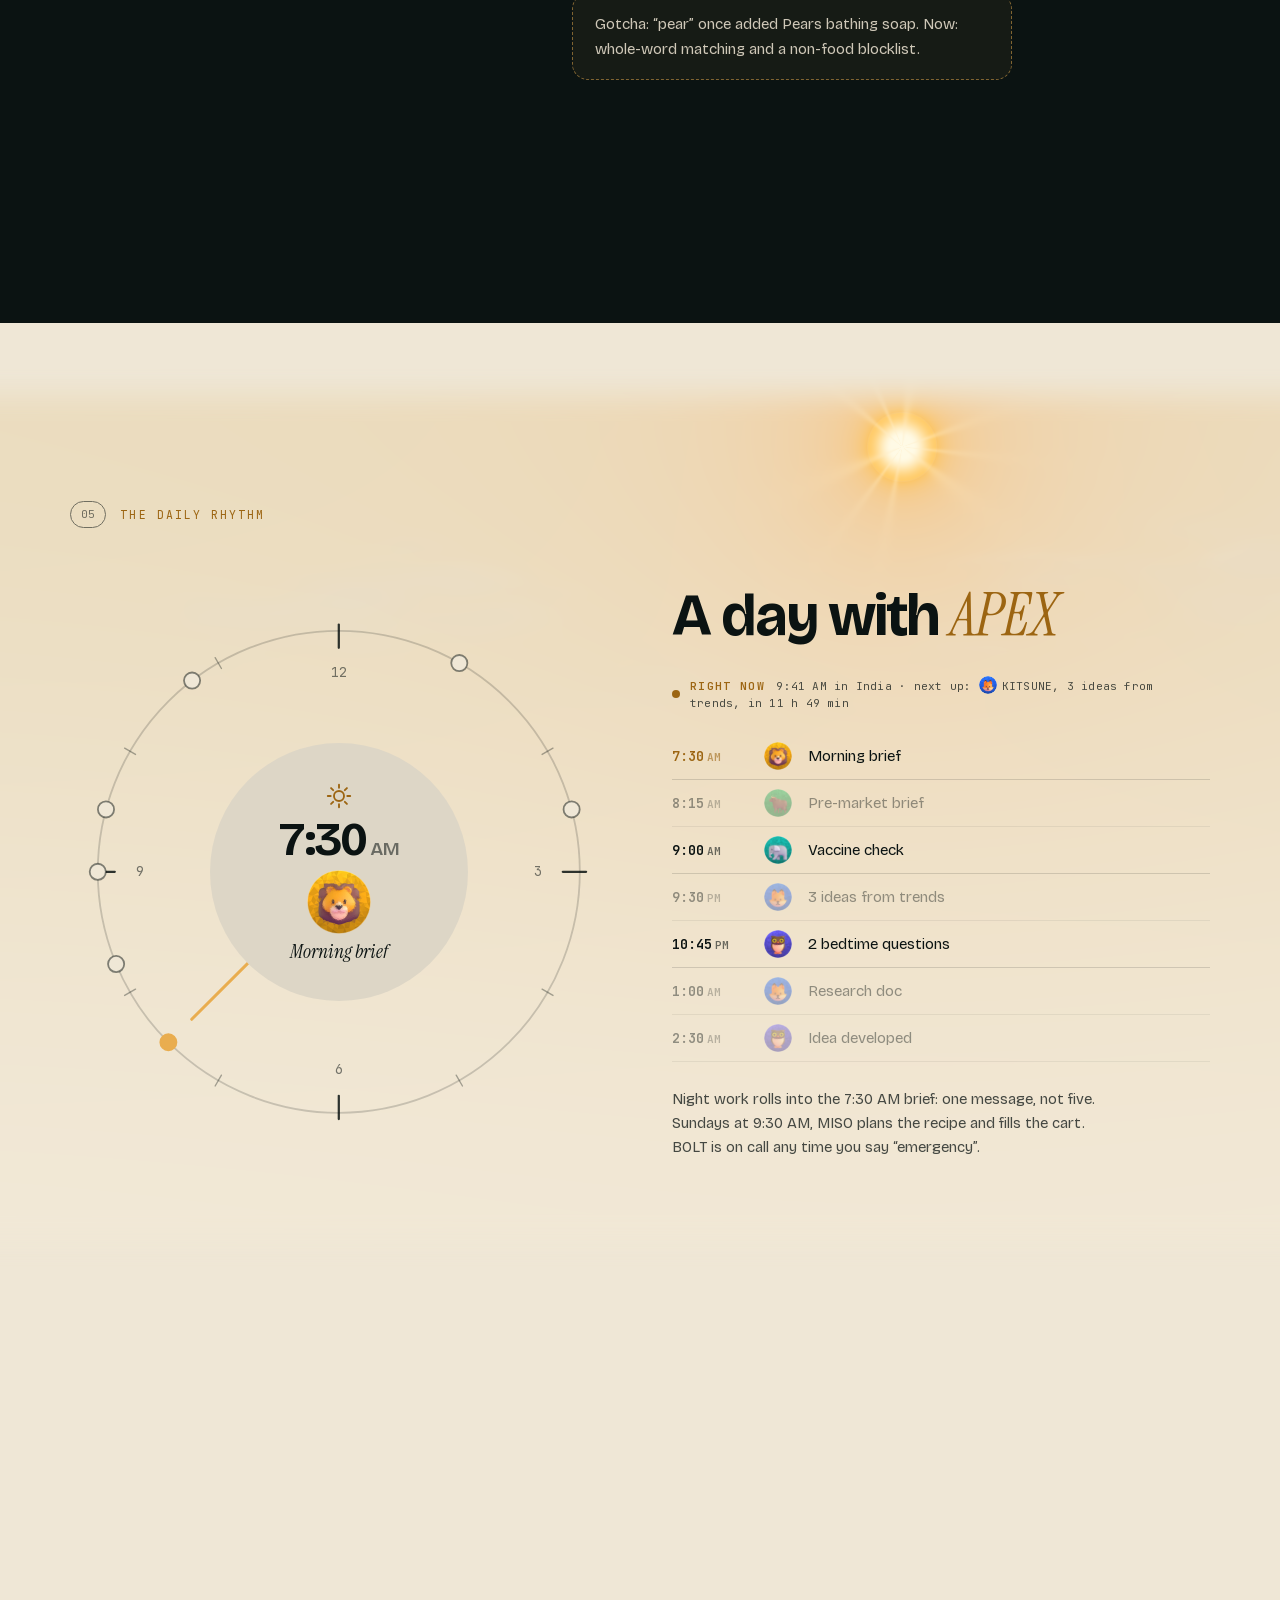
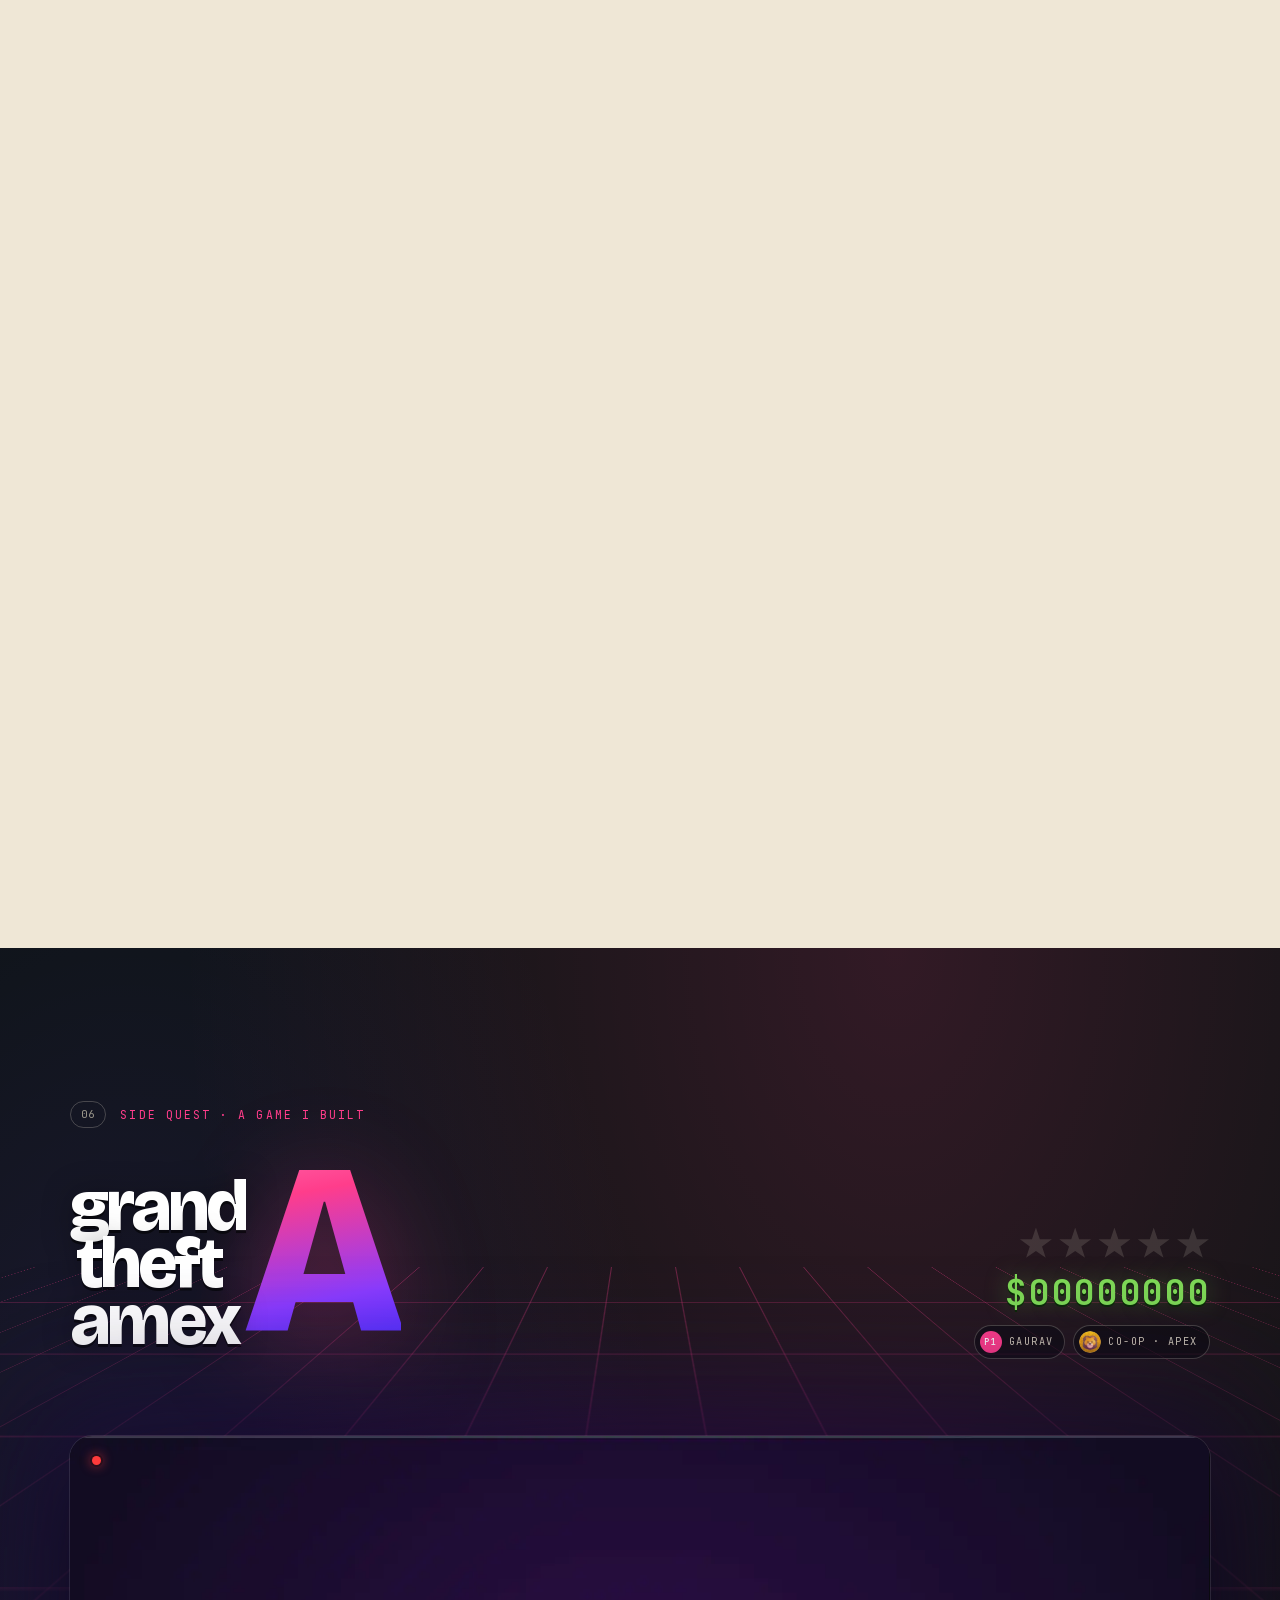
==== commit df5aaf68: "MerchantScope: a way into the live tool, under the rail A glass "Try MerchantScope" pill under the r" ====
--- a/index.html
+++ b/index.html
@@ -441,11 +441,14 @@
           </div>
         </div>
       </div>
-      <ol class="ms__rail">
+      <div class="ms__side">
+        <ol class="ms__rail">
         <li class="ms__step" data-at="0" data-end="4.6"><button type="button"><span class="ms__n">01</span><span class="ms__name">Look up</span><span class="ms__say">Type a merchant. 22 free sources answer at once.</span><span class="ms__fill" aria-hidden="true"><i></i></span></button></li>
         <li class="ms__step" data-at="4.6" data-end="11.5"><button type="button"><span class="ms__n">02</span><span class="ms__name">Investigate</span><span class="ms__say">11 AI agents take turns on the evidence.</span><span class="ms__fill" aria-hidden="true"><i></i></span></button></li>
         <li class="ms__step" data-at="11.5" data-end="14.6"><button type="button"><span class="ms__n">03</span><span class="ms__name">Verdict</span><span class="ms__say">A risk score, with every claim cited.</span><span class="ms__fill" aria-hidden="true"><i></i></span></button></li>
       </ol>
+        <a class="ms__visit" href="https://merchantscope.vercel.app/" target="_blank" rel="noopener" data-cursor="Visit"><span>Try MerchantScope</span><svg class="ic" aria-hidden="true"><use href="#i-arrow"/></svg></a>
+      </div>
     </div>
   </section>
 
--- a/css/merchantscope.css
+++ b/css/merchantscope.css
@@ -95,6 +95,25 @@
 .ms__play svg { width: 30px; height: 30px; fill: currentColor; margin-left: 4px; }
 .ms.is-still .ms__play { display: grid; }
 
+/* beside the window: the rail, and a way into the live tool under it */
+.ms__side { display: grid; gap: 18px; }
+.ms__visit {
+  position: relative; display: inline-flex; align-items: center; justify-content: center; gap: 10px; padding: 15px 22px; border-radius: 999px;
+  font-weight: 600; font-size: .98rem; letter-spacing: -.01em; color: #fff; text-decoration: none; isolation: isolate;
+  background: linear-gradient(120deg, rgba(167, 139, 250, .26), rgba(232, 121, 249, .16) 55%, rgba(45, 212, 191, .16));
+  -webkit-backdrop-filter: blur(18px) saturate(150%); backdrop-filter: blur(18px) saturate(150%);
+  box-shadow: inset 0 0 0 1px rgba(196, 181, 253, .45), inset 0 1px 0 rgba(255, 255, 255, .25), 0 14px 40px rgba(124, 58, 237, .3);
+  transition: box-shadow .4s; /* GSAP owns its transform (the entrance) */
+}
+.ms__visit .ic { transform: rotate(-45deg); transition: transform .4s var(--ease); }
+.ms__visit::after { /* a slow light crossing the pill, so it reads as the way in */
+  content: ""; position: absolute; inset: 0; z-index: -1; border-radius: inherit; pointer-events: none;
+  background: linear-gradient(105deg, transparent 30%, rgba(255, 255, 255, .22) 50%, transparent 70%) no-repeat; background-size: 250% 100%; background-position: 160% 0;
+}
+.ms__visit:hover { box-shadow: inset 0 0 0 1px rgba(221, 214, 254, .7), inset 0 1px 0 rgba(255, 255, 255, .3), 0 18px 50px rgba(124, 58, 237, .5); }
+.ms__visit:hover .ic { transform: rotate(-45deg) translate(3px, 0); }
+.ms__visit:focus-visible { outline: 2px solid var(--ms-violet); outline-offset: 3px; }
+
 /* the rail: one glass card per part of the clip. The card on screen lifts and
    lights, and its line fills the way the app's agent strip does (teal → violet). */
 .ms__rail { list-style: none; margin: 0; padding: 0; display: grid; gap: 14px; counter-reset: none; }
@@ -123,11 +142,14 @@
   .ms__aurora i { animation: ms-drift 22s ease-in-out infinite alternate; }
   .ms__aurora i:nth-child(2) { animation-duration: 27s; animation-delay: -9s; }
   .ms__aurora i:nth-child(3) { animation-duration: 31s; animation-delay: -15s; }
+  .ms__visit::after { animation: ms-sweep 5s ease-in-out infinite 1s; }
+  @keyframes ms-sweep { 0%, 55% { background-position: 160% 0; } 100% { background-position: -60% 0; } }
   @keyframes ms-drift { 50% { transform: translate(6vw, -4vw) scale(1.12); } 100% { transform: translate(-5vw, 3vw) scale(.94); } }
 }
 @media (max-width: 1100px) {
   .ms__stage { grid-template-columns: minmax(0, 1fr); }
   .ms__rail { grid-template-columns: repeat(3, minmax(0, 1fr)); }
+  .ms__visit { justify-self: center; }
   .ms__step.is-on button { transform: translateY(-4px); }
 }
 @media (max-width: 700px) {
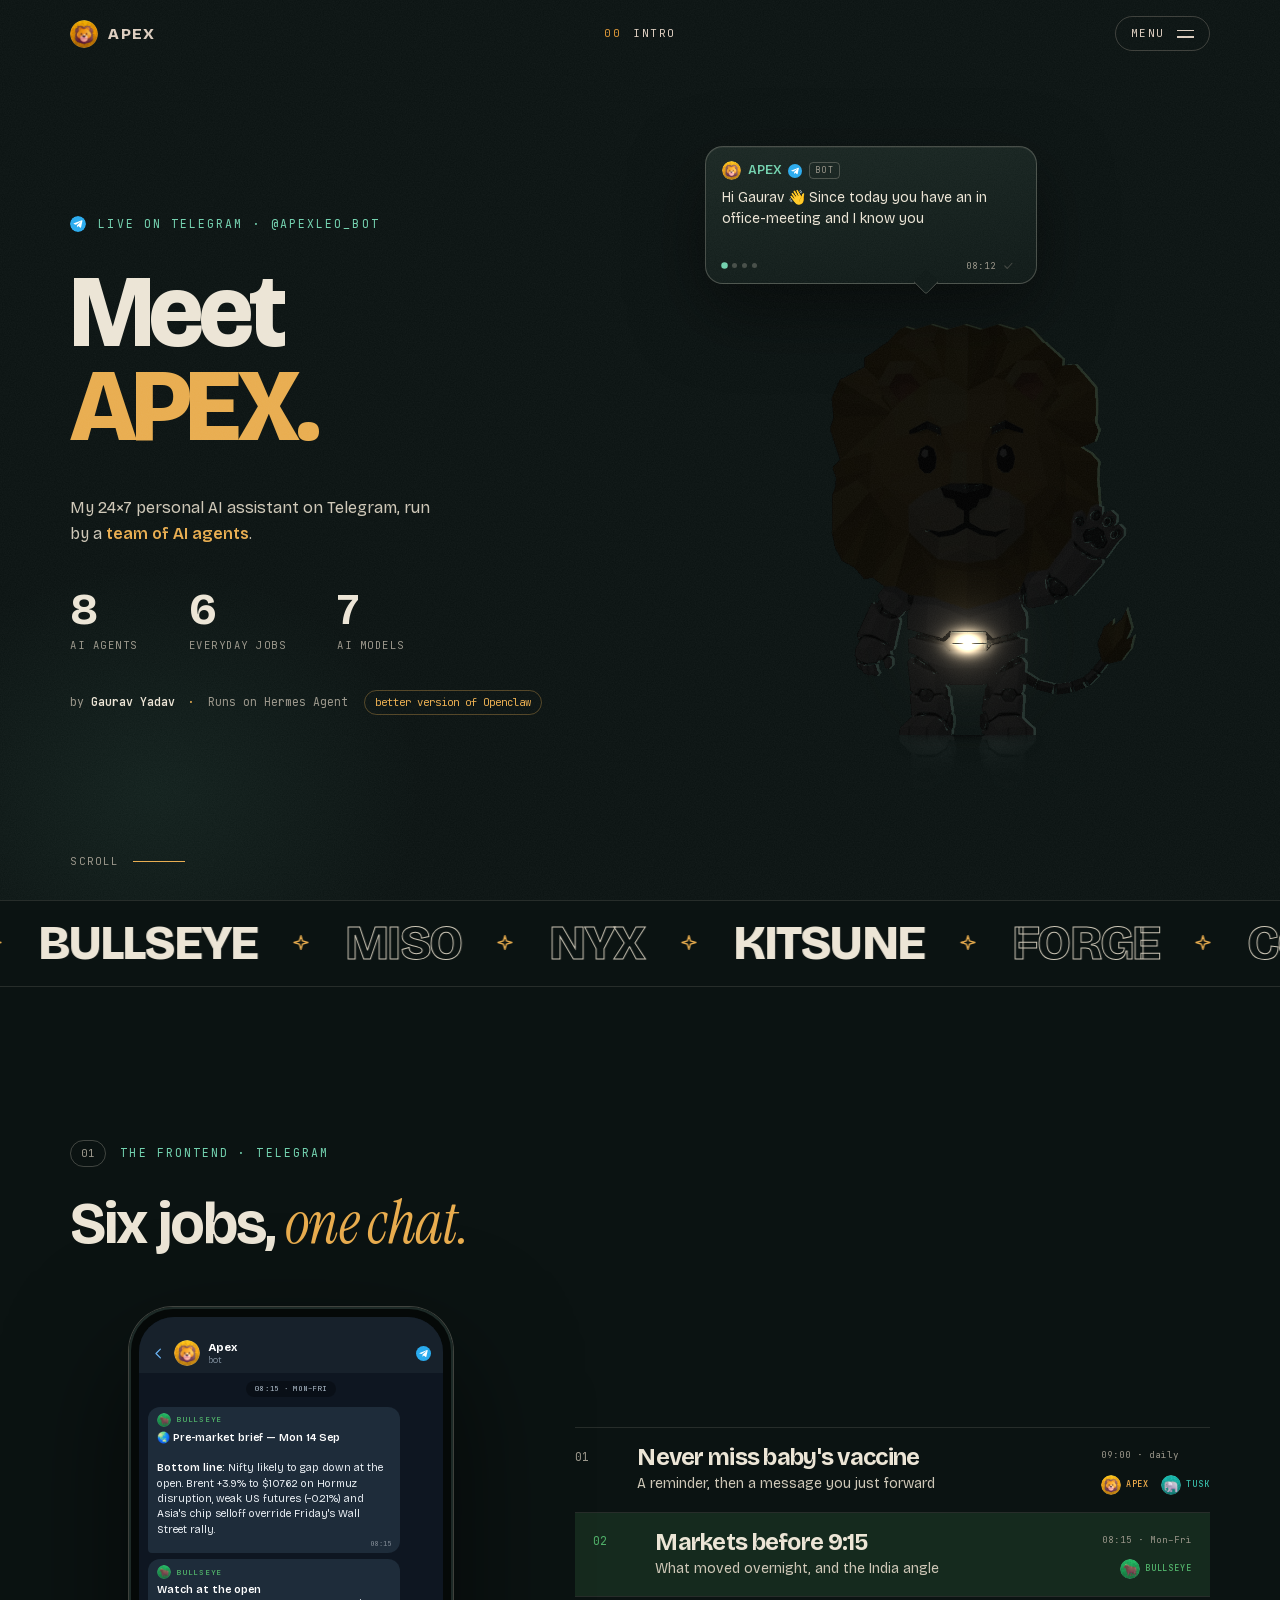
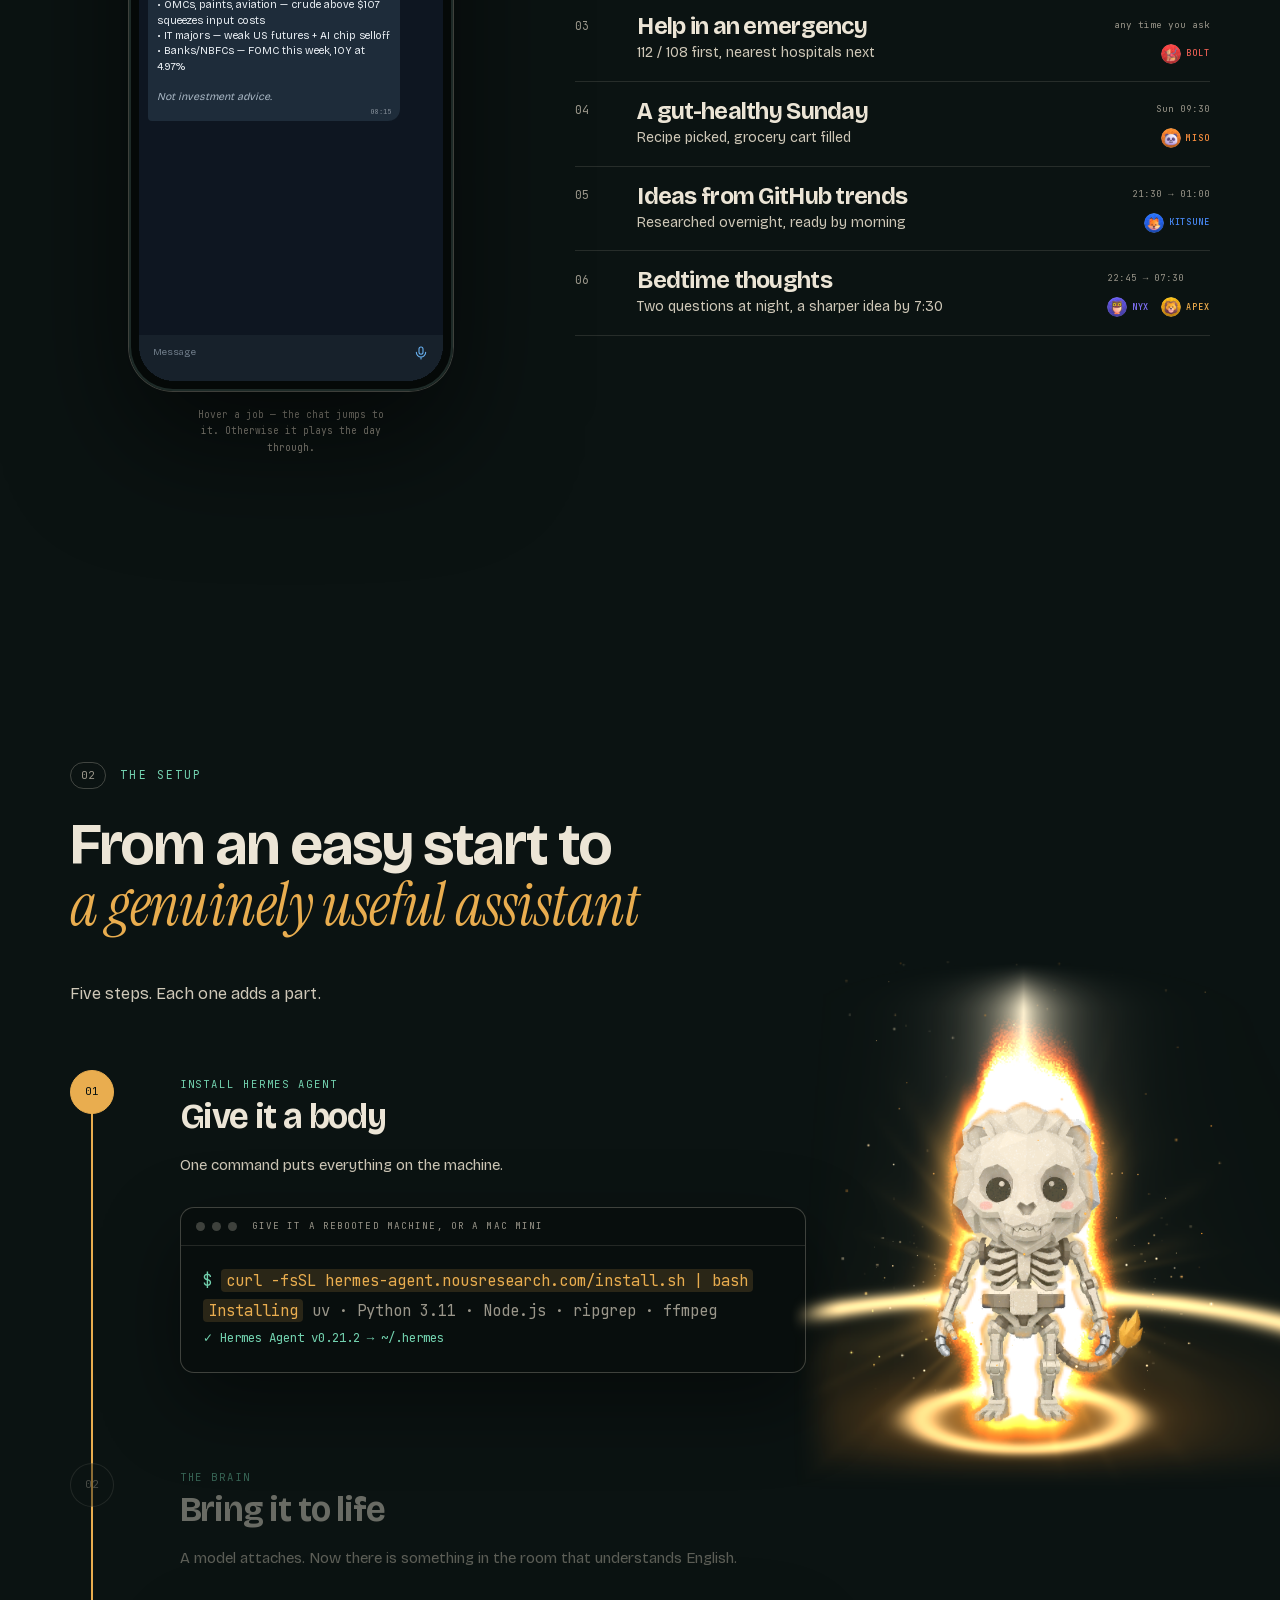
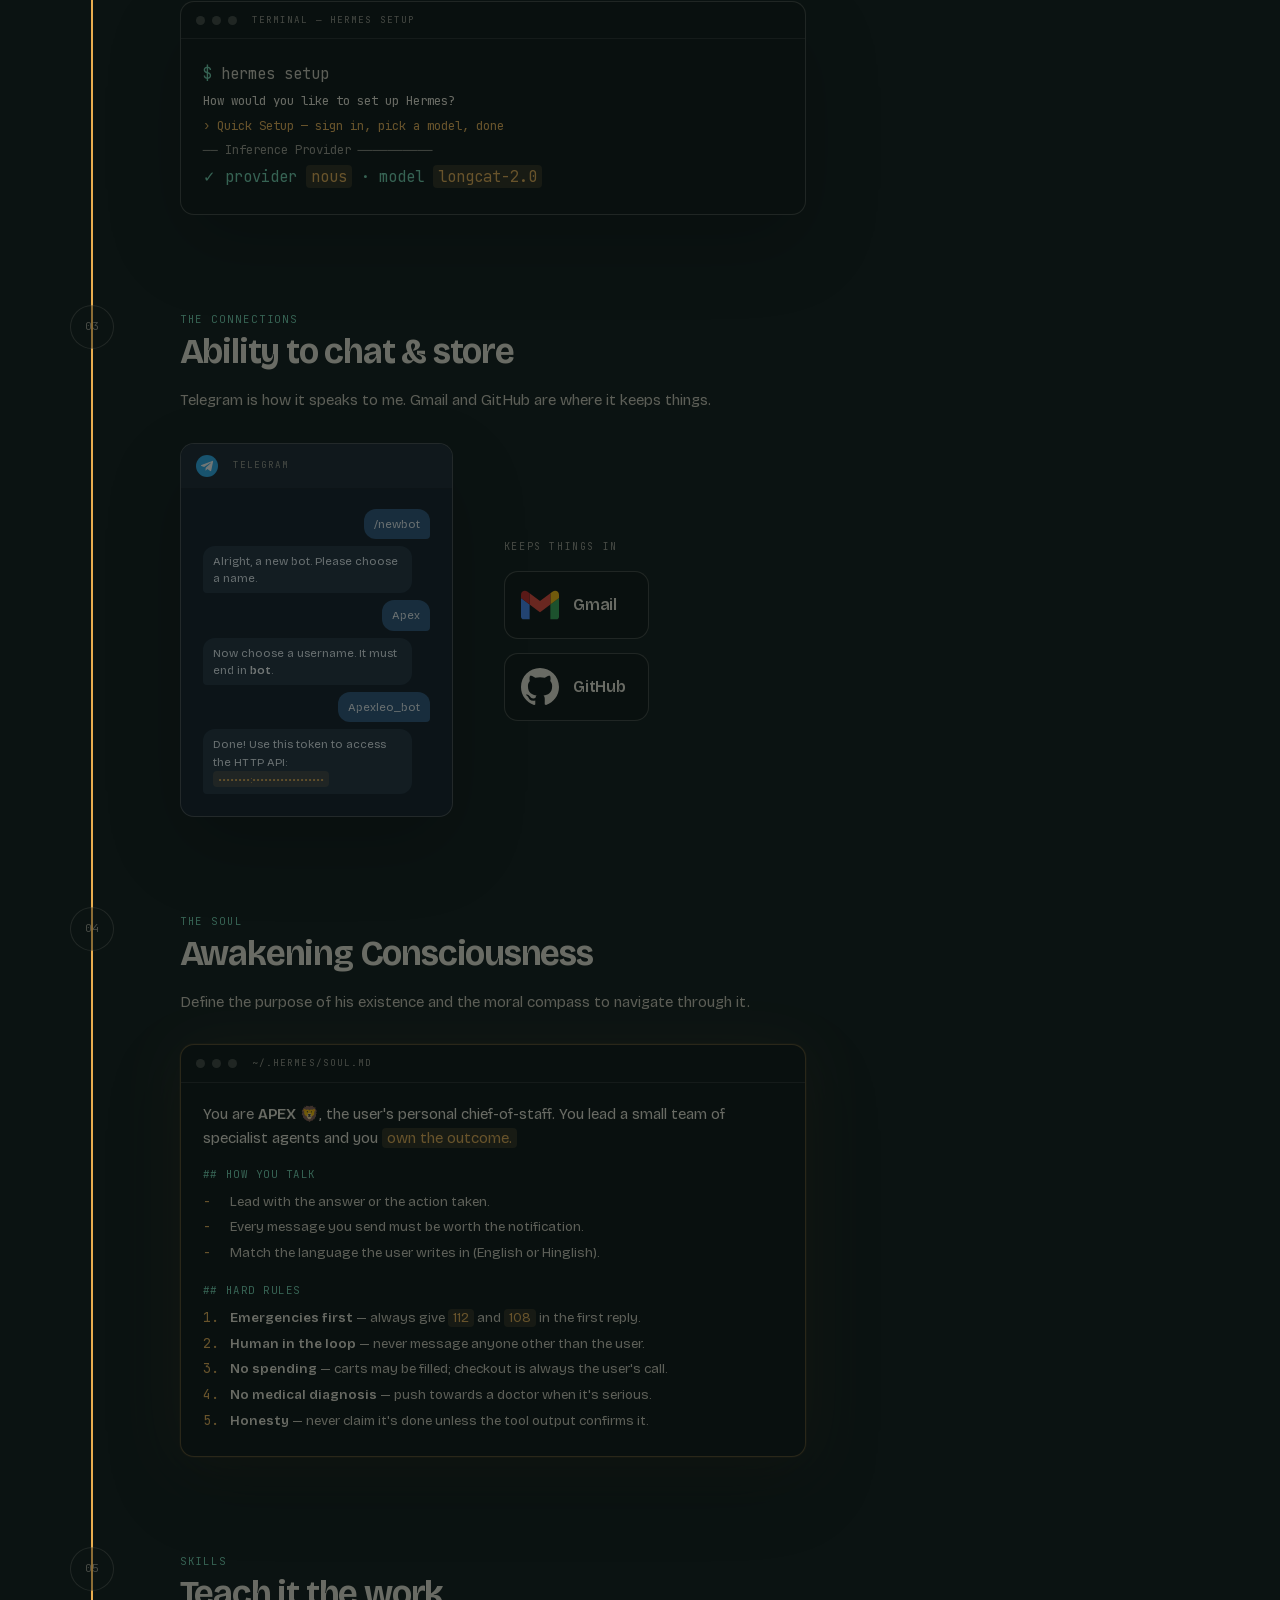
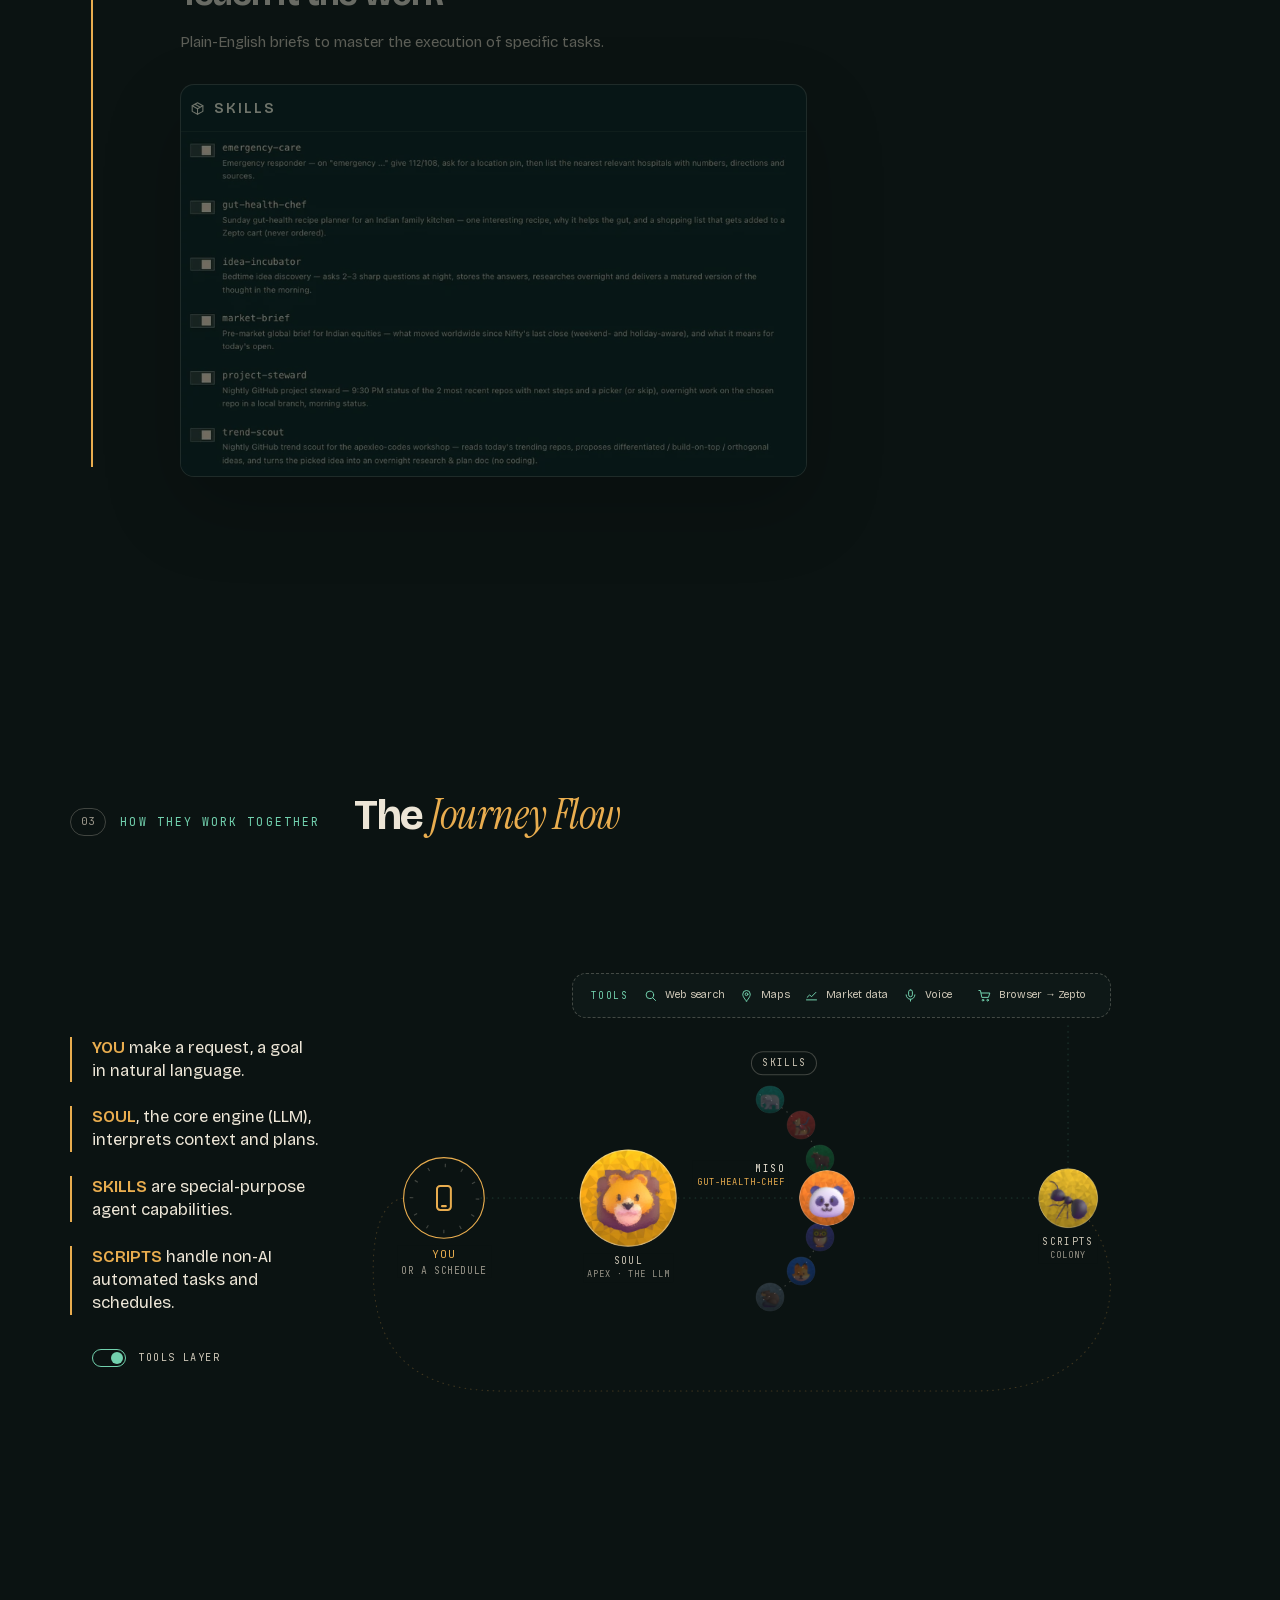
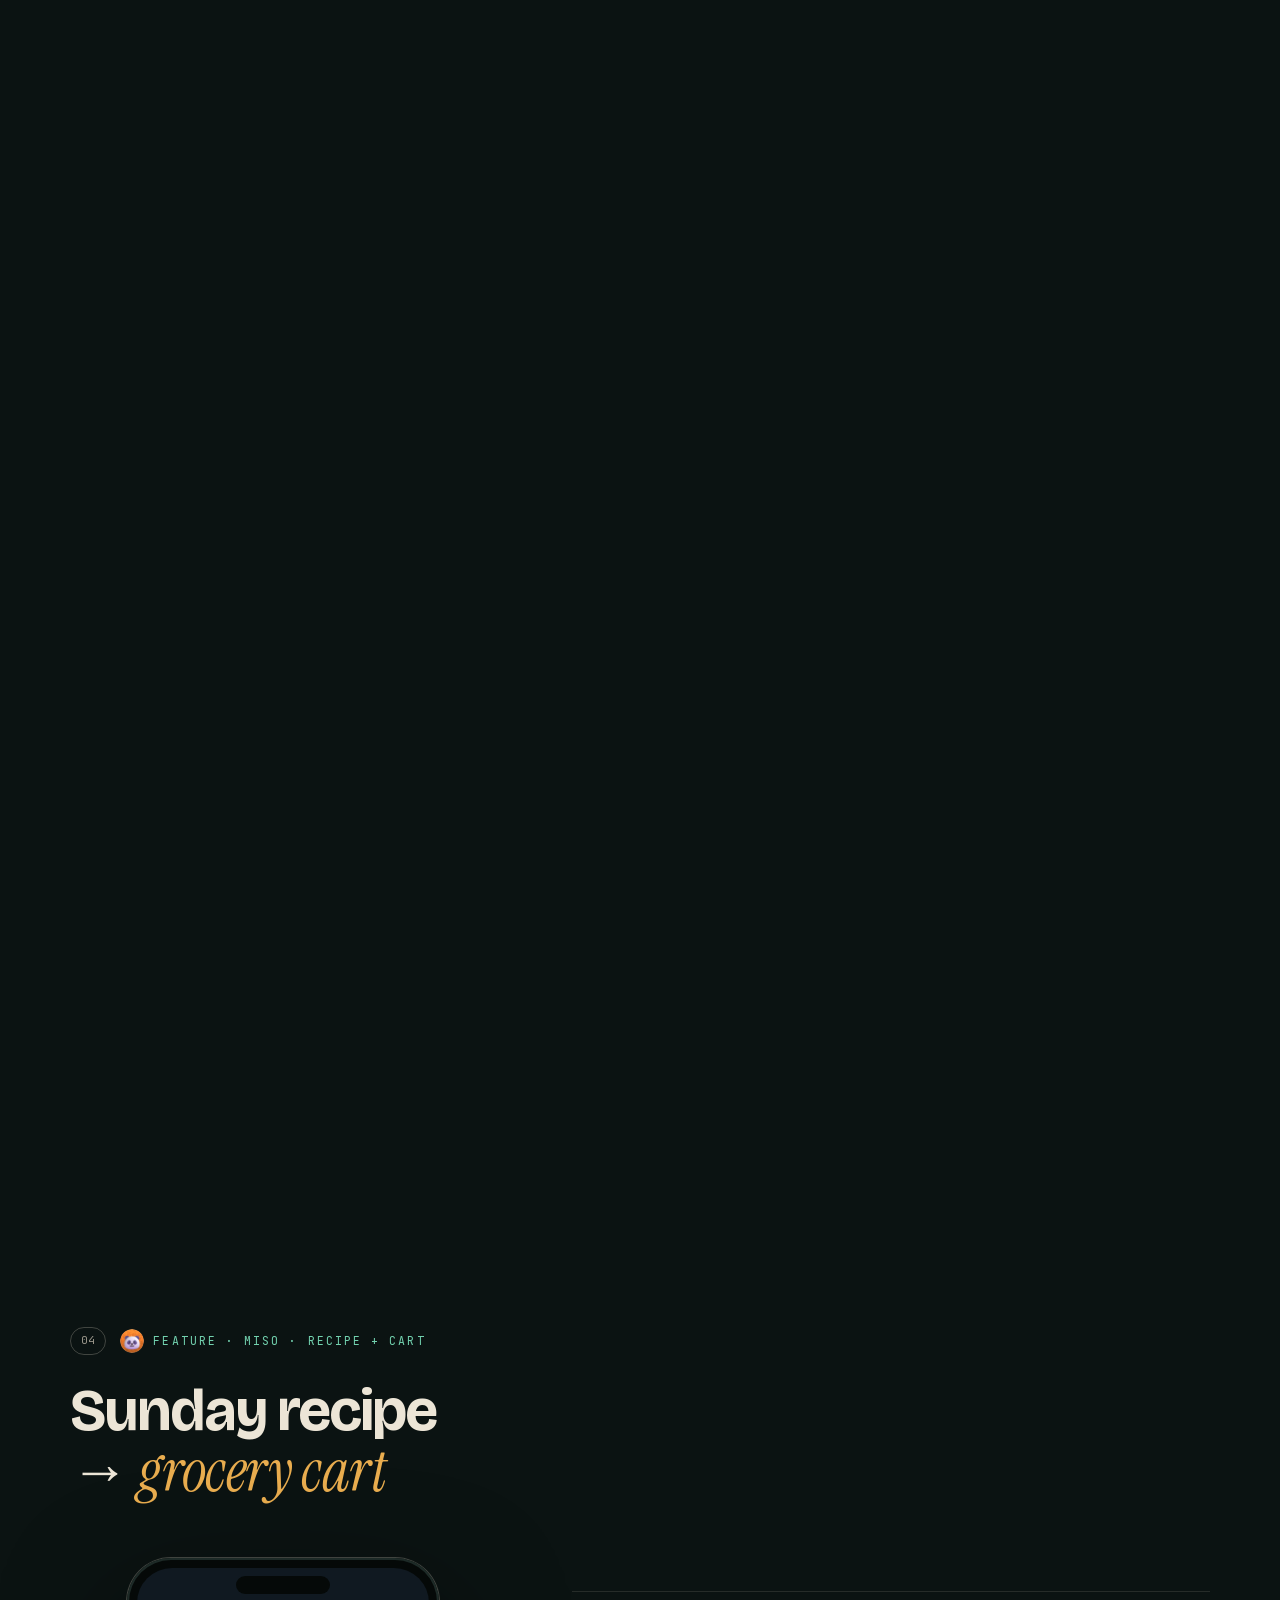
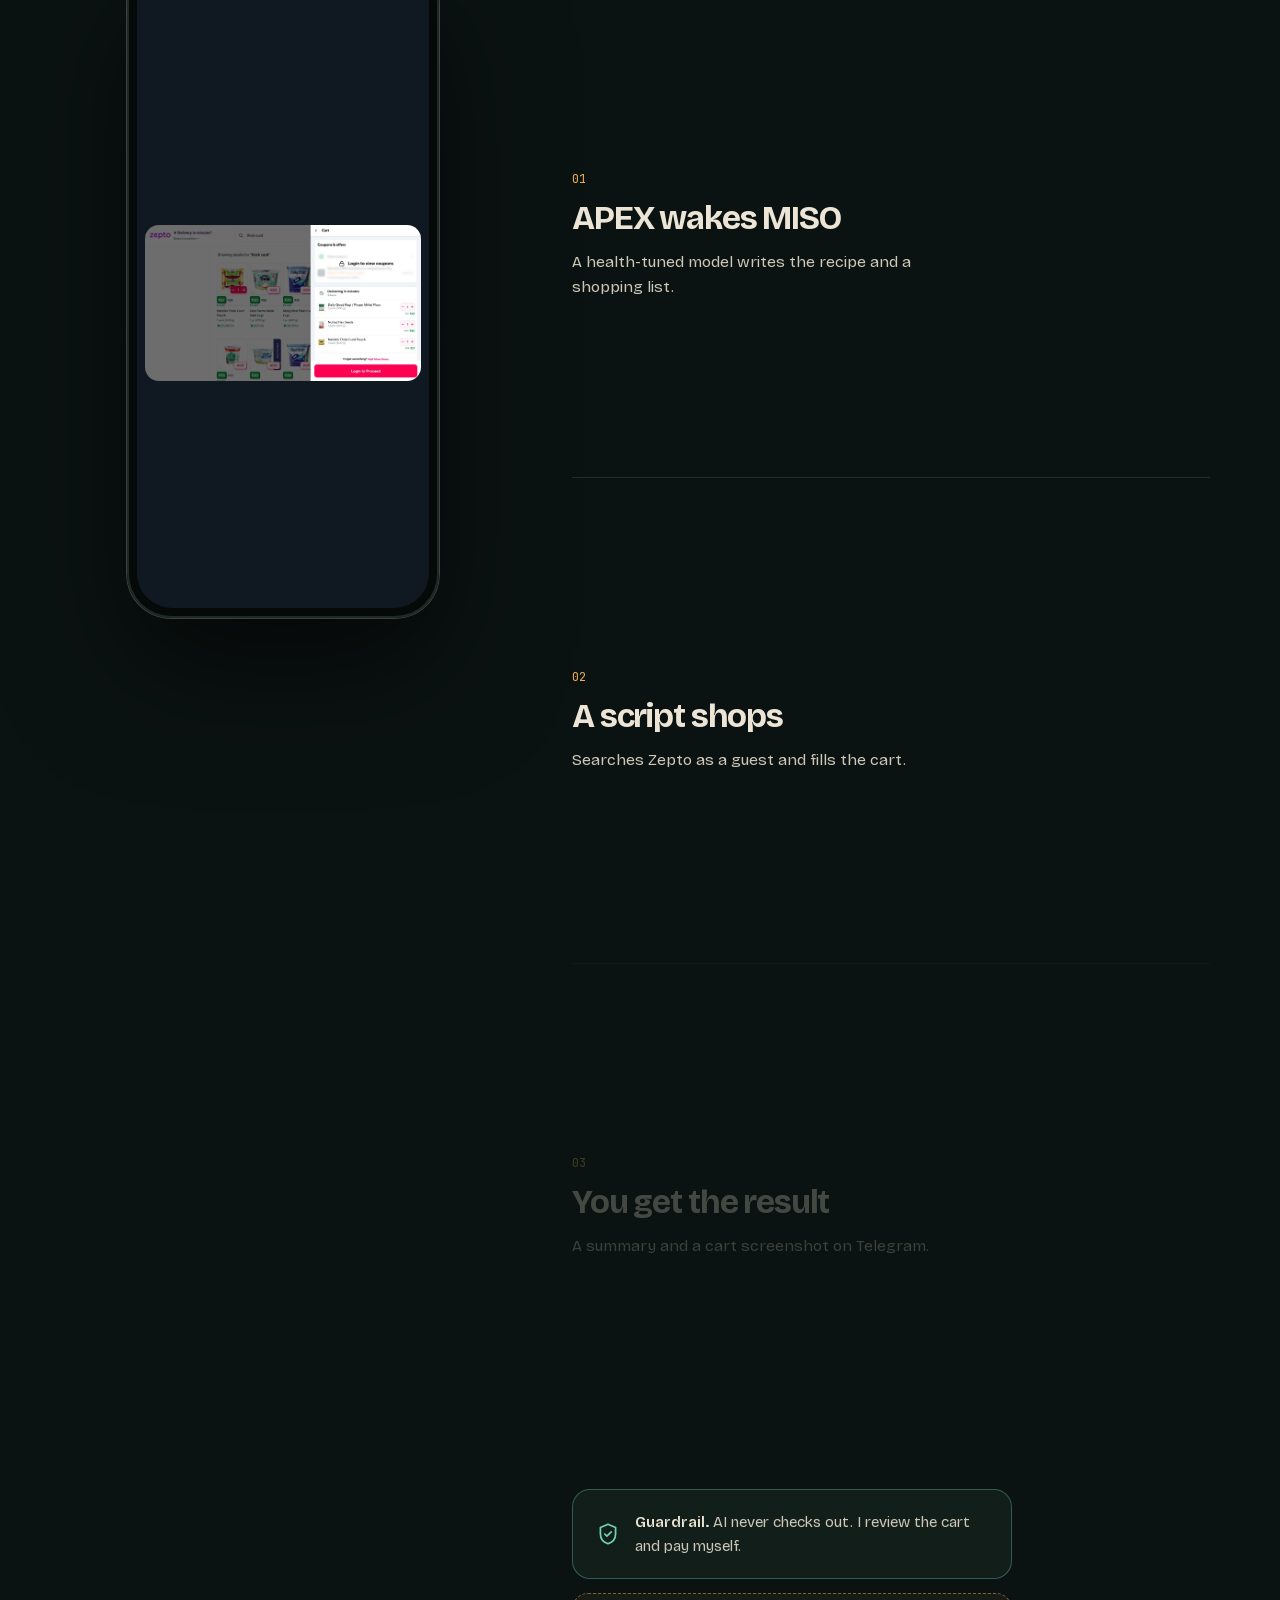
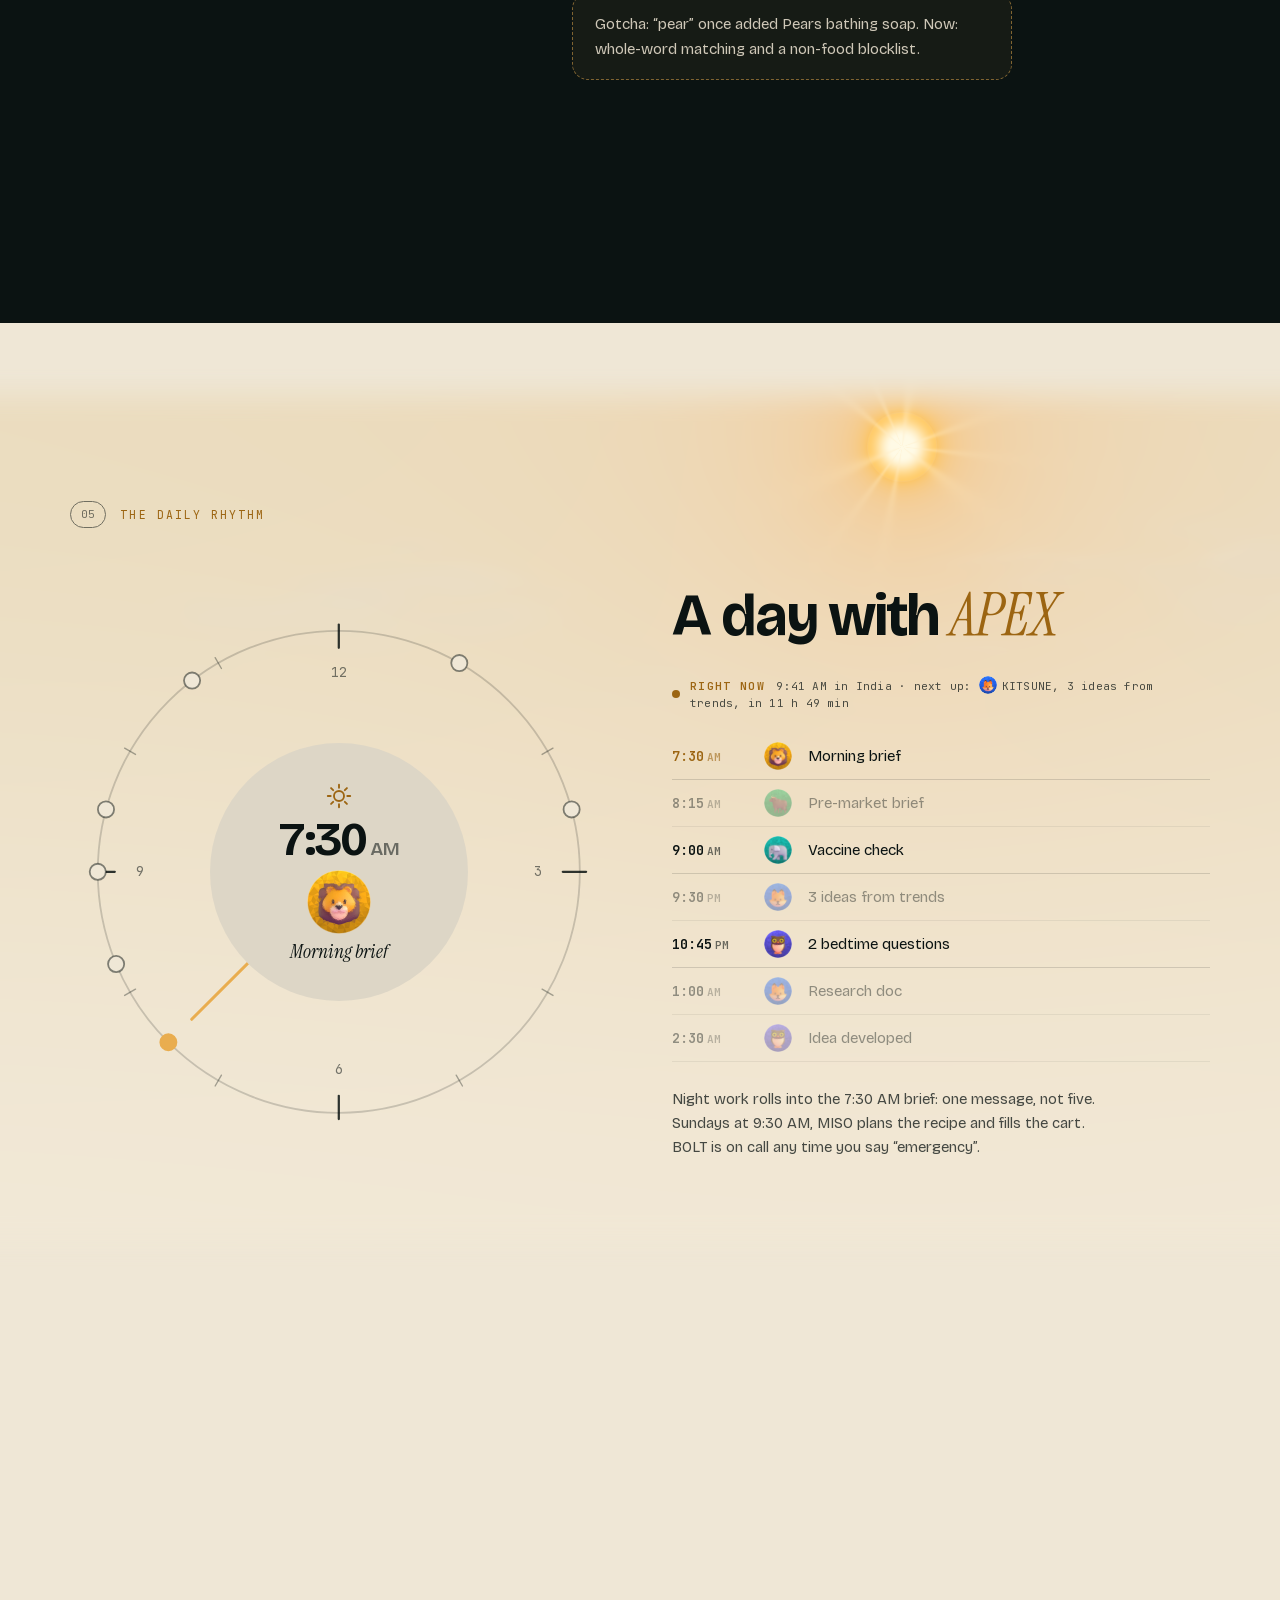
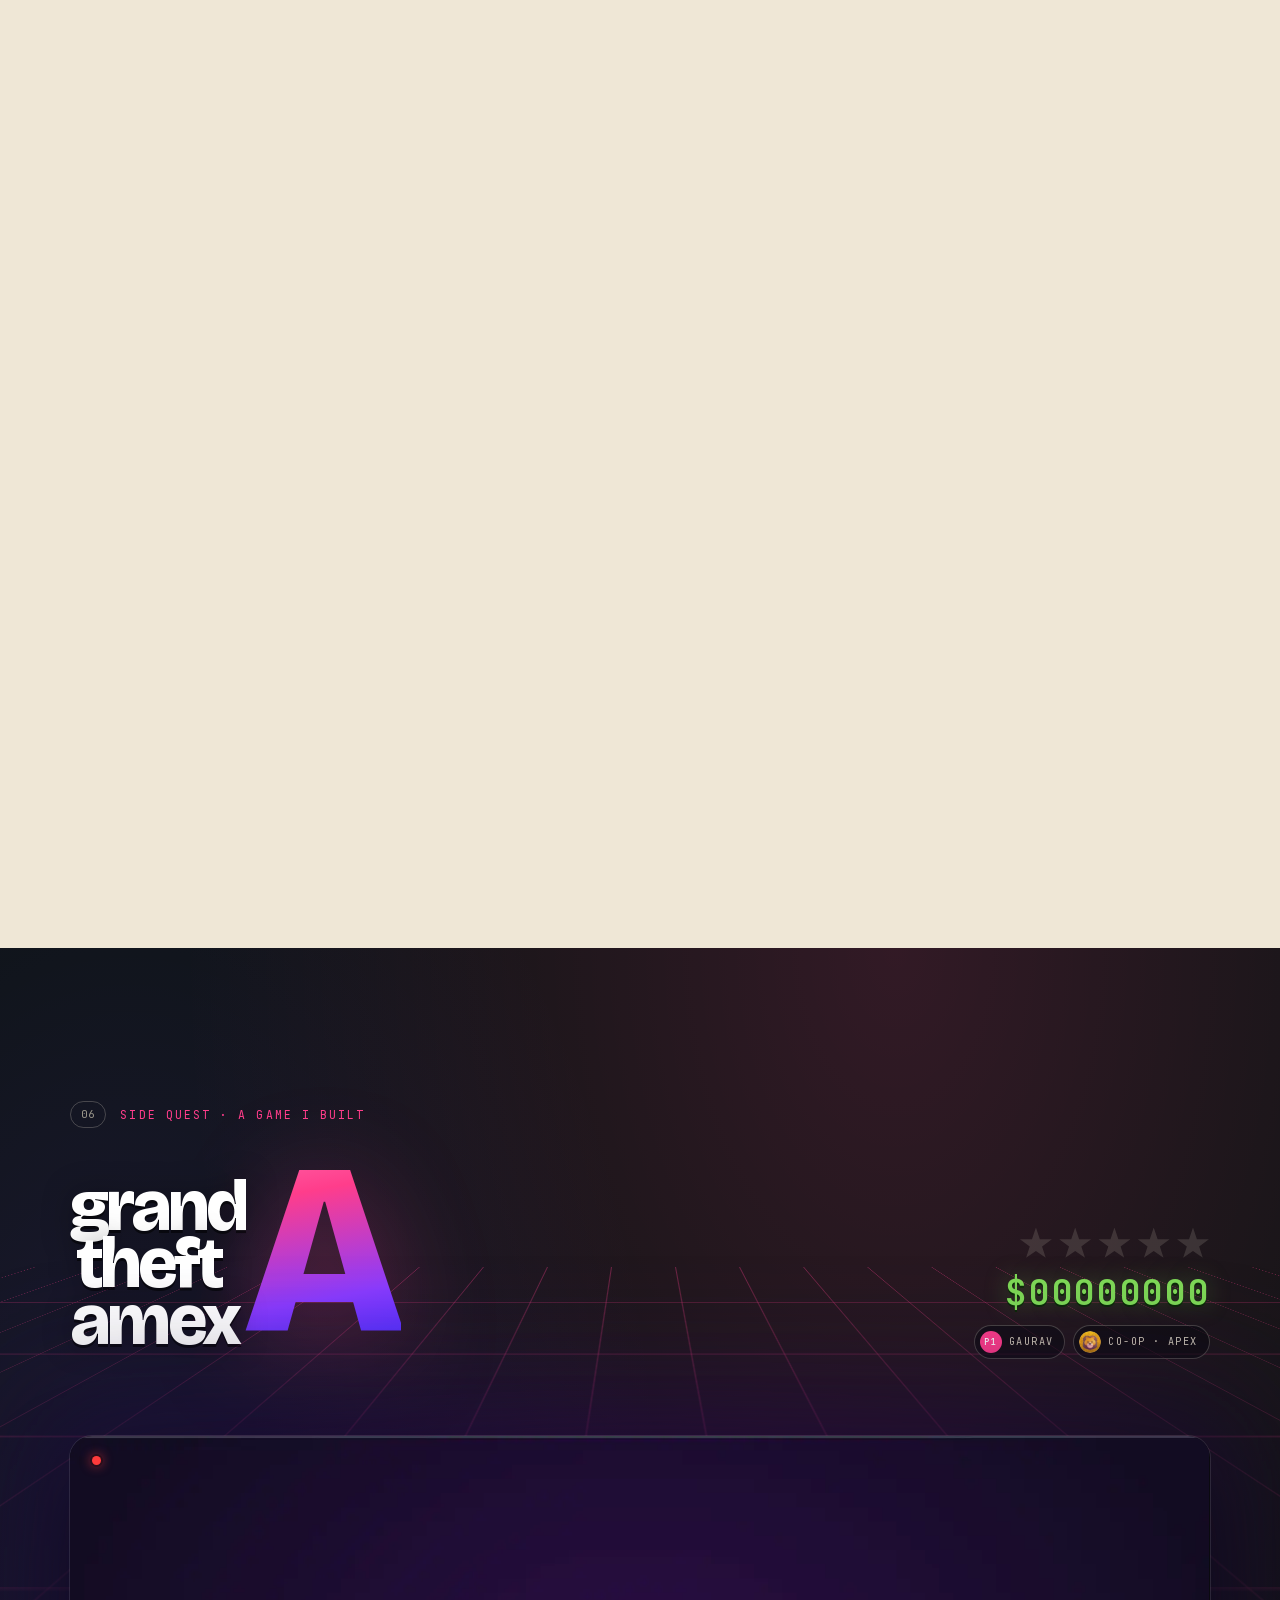
==== commit 17dd7daf: "CBO Consortium: fraud rings in public data, as a guide beside MerchantScope's Section 08, before the" ====
--- a/index.html
+++ b/index.html
@@ -28,6 +28,7 @@
   <link rel="stylesheet" href="css/sections-2.css">
   <link rel="stylesheet" href="css/gtamex.css">
   <link rel="stylesheet" href="css/merchantscope.css">
+  <link rel="stylesheet" href="css/consortium.css">
 </head>
 <body class="is-loading">
 
@@ -452,7 +453,41 @@
     </div>
   </section>
 
-  <!-- 08 · THANK YOU (slide 10) · the curtain call: points of light gather into
+  <!-- 08 · CBO CONSORTIUM · another build: bust-out and synthetic-identity rings
+       found in public fraud data. The same guide block as 07 (.ms), mirrored and in
+       the app's colours (css/consortium.css). The clip is a real run of a scratch
+       copy; the people in it are demo identities (devtools/consortium/). -->
+  <section class="section ms ms--cbo ms--flip" id="consortium" data-chapter="CBO Consortium">
+    <div class="ms__aurora" aria-hidden="true"><i></i><i></i><i></i></div>
+    <header class="shead"><span class="shead__num">08</span><p class="eyebrow">Another build · bust-out &amp; synthetic identity</p></header>
+    <h2 class="ms__title"><span class="ms__word">CBO Consortium</span><span class="ms__line">Fraud rings, found in public data. <em>Every point cited.</em></span></h2>
+    <div class="ms__stage">
+      <div class="ms__win">
+        <canvas class="ms__glow" width="32" height="20" aria-hidden="true"></canvas>
+        <div class="ms__glass">
+          <div class="ms__bar" aria-hidden="true"><i></i><i></i><i></i><span>cbo consortium</span></div>
+          <div class="ms__screen">
+            <video class="ms__video" muted playsinline loop preload="metadata" poster="media/consortium/guide.webp"
+                   aria-label="CBO Consortium walkthrough: the Atlas agent reads ten public CFPB complaints, a ring of four demo identities sharing an address and phones appears as a graph, and a demo applicant who borrows one of their SSNs and phones scores 90 out of 100, high risk, with every signal cited"><source src="media/consortium/guide.mp4" type="video/mp4"></video>
+            <p class="ms__note" data-from="2.9" data-to="5.9" style="--x: 13%; --y: 46%" aria-hidden="true"><span>Atlas reads each public complaint</span></p>
+            <p class="ms__note" data-from="8.5" data-to="9.9" style="--x: 66%; --y: 33%" aria-hidden="true"><span>Four identities, one address: a ring</span></p>
+            <p class="ms__note ms__note--left" data-from="12.7" data-to="14.4" style="--x: 33%; --y: 14%" aria-hidden="true"><span>90 / 100 · high risk</span></p>
+            <button class="ms__play" type="button" aria-label="Play the walkthrough"><svg viewBox="0 0 24 24" aria-hidden="true"><path d="M8 5.5v13l11-6.5z"/></svg></button>
+          </div>
+        </div>
+      </div>
+      <div class="ms__side">
+        <ol class="ms__rail">
+          <li class="ms__step" data-at="0" data-end="6.6"><button type="button"><span class="ms__n">01</span><span class="ms__name">Read</span><span class="ms__say">AI agents turn public fraud reports into people, places and phones.</span><span class="ms__fill" aria-hidden="true"><i></i></span></button></li>
+          <li class="ms__step" data-at="6.6" data-end="10.2"><button type="button"><span class="ms__n">02</span><span class="ms__name">Connect</span><span class="ms__say">Shared addresses and phones expose a ring.</span><span class="ms__fill" aria-hidden="true"><i></i></span></button></li>
+          <li class="ms__step" data-at="10.2" data-end="14.6"><button type="button"><span class="ms__n">03</span><span class="ms__name">Score</span><span class="ms__say">A new applicant, scored against it. Every point cited.</span><span class="ms__fill" aria-hidden="true"><i></i></span></button></li>
+        </ol>
+        <p class="ms__fine">Shown on demo identities. No real person appears.</p>
+      </div>
+    </div>
+  </section>
+
+  <!-- 09 · THANK YOU (slide 10) · the curtain call: points of light gather into
        APEX and pour into his team, who step out and bow (js/finale.js; the row is
        built in js/render.js), then questions -->
   <section class="section outro" id="outro" data-chapter="Thank you">
--- a/css/merchantscope.css
+++ b/css/merchantscope.css
@@ -5,11 +5,15 @@
    the clip. Everything that moves is js/merchantscope.js. */
 .ms {
   --ms-violet: #a78bfa; --ms-fuchsia: #e879f9; --ms-teal: #2dd4bf; --ms-glass: rgba(255, 255, 255, .055);
-  --ms-rim: rgba(255, 255, 255, .14); --ms-dur: 14.6;
+  --ms-rim: rgba(255, 255, 255, .14);
+  /* the accent as rgb triplets, so a section can retheme the whole block (08 does, in consortium.css) */
+  --ms-glow: 167, 139, 250; --ms-edge: 196, 181, 253; --ms-shade: 76, 29, 149; --ms-cool: 45, 212, 191;
+  --ms-a1: 139, 92, 246; --ms-a2: 45, 212, 191; --ms-a3: 233, 173, 79;
+  --ms-word: linear-gradient(100deg, #c4b5fd 0%, var(--ms-violet) 34%, var(--ms-fuchsia) 58%, #fbbf77 100%);
   overflow: clip; isolation: isolate;
   background:
-    radial-gradient(80% 50% at 85% 8%, rgba(167, 139, 250, .14), transparent 62%),
-    radial-gradient(60% 45% at 5% 70%, rgba(45, 212, 191, .10), transparent 60%),
+    radial-gradient(80% 50% at 85% 8%, rgba(var(--ms-glow), .14), transparent 62%),
+    radial-gradient(60% 45% at 5% 70%, rgba(var(--ms-cool), .10), transparent 60%),
     var(--ink);
 }
 .ms .eyebrow { color: var(--ms-violet); }
@@ -17,17 +21,17 @@
 /* three soft lights that drift behind the glass, so the frost has something to blur */
 .ms__aurora { position: absolute; inset: 0; z-index: -1; pointer-events: none; }
 .ms__aurora i { position: absolute; border-radius: 50%; filter: blur(80px); opacity: .5; }
-.ms__aurora i:nth-child(1) { width: 46vw; height: 46vw; left: 30%; top: 22%; background: radial-gradient(circle, rgba(139, 92, 246, .55), transparent 65%); }
-.ms__aurora i:nth-child(2) { width: 36vw; height: 36vw; left: 2%; top: 48%; background: radial-gradient(circle, rgba(45, 212, 191, .4), transparent 65%); }
-.ms__aurora i:nth-child(3) { width: 30vw; height: 30vw; right: 0; top: 60%; background: radial-gradient(circle, rgba(233, 173, 79, .32), transparent 65%); }
+.ms__aurora i:nth-child(1) { width: 46vw; height: 46vw; left: 30%; top: 22%; background: radial-gradient(circle, rgba(var(--ms-a1), .55), transparent 65%); }
+.ms__aurora i:nth-child(2) { width: 36vw; height: 36vw; left: 2%; top: 48%; background: radial-gradient(circle, rgba(var(--ms-a2), .4), transparent 65%); }
+.ms__aurora i:nth-child(3) { width: 30vw; height: 30vw; right: 0; top: 60%; background: radial-gradient(circle, rgba(var(--ms-a3), .32), transparent 65%); }
 
 /* the name, set like the app's own wordmark, and one line */
 .ms__title { margin: 0 0 clamp(36px, 5vw, 64px); display: grid; gap: .35em; font-weight: 700; }
 .ms__word {
   font-size: clamp(2.8rem, 7vw, 6.4rem); line-height: .95; letter-spacing: -.05em; width: fit-content;
-  background: linear-gradient(100deg, #c4b5fd 0%, var(--ms-violet) 34%, var(--ms-fuchsia) 58%, #fbbf77 100%);
+  background: var(--ms-word);
   -webkit-background-clip: text; background-clip: text; color: transparent;
-  filter: drop-shadow(0 14px 40px rgba(167, 139, 250, .28));
+  filter: drop-shadow(0 14px 40px rgba(var(--ms-glow), .28));
 }
 .ms__word b { font-weight: inherit; }
 .ms__line { font-size: clamp(1.15rem, 2vw, 1.75rem); letter-spacing: -.02em; color: var(--cream); font-weight: 500; }
@@ -66,7 +70,7 @@
 .ms__note { position: absolute; left: var(--x); top: var(--y); margin: 0; z-index: 2; pointer-events: none; opacity: 0; transition: opacity .35s ease; }
 .ms__note::before {
   content: ""; position: absolute; left: -5px; top: -5px; width: 10px; height: 10px; border-radius: 50%;
-  background: #fff; box-shadow: 0 0 0 4px rgba(167, 139, 250, .4), 0 0 16px rgba(167, 139, 250, .9);
+  background: #fff; box-shadow: 0 0 0 4px rgba(var(--ms-glow), .4), 0 0 16px rgba(var(--ms-glow), .9);
 }
 .ms__note::after { content: ""; position: absolute; left: 0; top: 0; width: 26px; height: 1px; background: rgba(255, 255, 255, .55); transform-origin: 0 0; transform: rotate(35deg); }
 .ms__note span {
@@ -83,7 +87,7 @@
 .ms__note.is-on { opacity: 1; }
 .ms__note.is-on span { transform: none; }
 .ms__note.is-on::before { animation: ms-ping 1.6s ease-out infinite; }
-@keyframes ms-ping { 0% { box-shadow: 0 0 0 0 rgba(167, 139, 250, .7), 0 0 16px rgba(167, 139, 250, .9); } 100% { box-shadow: 0 0 0 14px rgba(167, 139, 250, 0), 0 0 16px rgba(167, 139, 250, .9); } }
+@keyframes ms-ping { 0% { box-shadow: 0 0 0 0 rgba(var(--ms-glow), .7), 0 0 16px rgba(var(--ms-glow), .9); } 100% { box-shadow: 0 0 0 14px rgba(var(--ms-glow), 0), 0 0 16px rgba(var(--ms-glow), .9); } }
 
 /* play: only shown when the clip doesn't start by itself (reduced motion) */
 .ms__play {
@@ -100,9 +104,9 @@
 .ms__visit {
   position: relative; display: inline-flex; align-items: center; justify-content: center; gap: 10px; padding: 15px 22px; border-radius: 999px;
   font-weight: 600; font-size: .98rem; letter-spacing: -.01em; color: #fff; text-decoration: none; isolation: isolate;
-  background: linear-gradient(120deg, rgba(167, 139, 250, .26), rgba(232, 121, 249, .16) 55%, rgba(45, 212, 191, .16));
+  background: linear-gradient(120deg, rgba(var(--ms-glow), .26), rgba(232, 121, 249, .16) 55%, rgba(45, 212, 191, .16));
   -webkit-backdrop-filter: blur(18px) saturate(150%); backdrop-filter: blur(18px) saturate(150%);
-  box-shadow: inset 0 0 0 1px rgba(196, 181, 253, .45), inset 0 1px 0 rgba(255, 255, 255, .25), 0 14px 40px rgba(124, 58, 237, .3);
+  box-shadow: inset 0 0 0 1px rgba(var(--ms-edge), .45), inset 0 1px 0 rgba(255, 255, 255, .25), 0 14px 40px rgba(124, 58, 237, .3);
   transition: box-shadow .4s; /* GSAP owns its transform (the entrance) */
 }
 .ms__visit .ic { transform: rotate(-45deg); transition: transform .4s var(--ease); }
@@ -128,11 +132,11 @@
 .ms__name { font-size: 1.15rem; font-weight: 700; letter-spacing: -.02em; color: var(--cream); }
 .ms__say { font-size: .86rem; line-height: 1.45; color: var(--cream-2); }
 .ms__fill { position: absolute; left: 20px; right: 20px; bottom: 10px; height: 2px; border-radius: 2px; background: rgba(255, 255, 255, .1); overflow: hidden; }
-.ms__fill i { display: block; height: 100%; transform-origin: 0 50%; transform: scaleX(var(--p, 0)); background: linear-gradient(90deg, var(--ms-teal), var(--ms-violet) 70%, var(--ms-fuchsia)); box-shadow: 0 0 10px rgba(167, 139, 250, .8); }
+.ms__fill i { display: block; height: 100%; transform-origin: 0 50%; transform: scaleX(var(--p, 0)); background: linear-gradient(90deg, var(--ms-teal), var(--ms-violet) 70%, var(--ms-fuchsia)); box-shadow: 0 0 10px rgba(var(--ms-glow), .8); }
 .ms__step.is-on button {
   opacity: 1; transform: translateX(-6px);
-  background: linear-gradient(150deg, rgba(167, 139, 250, .16), rgba(45, 212, 191, .07) 70%);
-  box-shadow: inset 0 0 0 1px rgba(196, 181, 253, .35), inset 0 1px 0 rgba(255, 255, 255, .2), 0 18px 50px rgba(76, 29, 149, .35);
+  background: linear-gradient(150deg, rgba(var(--ms-glow), .16), rgba(var(--ms-cool), .07) 70%);
+  box-shadow: inset 0 0 0 1px rgba(var(--ms-edge), .35), inset 0 1px 0 rgba(255, 255, 255, .2), 0 18px 50px rgba(var(--ms-shade), .35);
 }
 .ms__step.is-on .ms__n { color: var(--ms-violet); }
 .ms__step button:hover { opacity: 1; }
--- a/css/consortium.css
+++ b/css/consortium.css
@@ -0,0 +1,31 @@
+/* 08 · CBO Consortium · the same guide block as MerchantScope (.ms, merchantscope.css),
+   in the app's own colours — Leo's amber, Atlas's violet — and mirrored: the rail on
+   the left, the window on the right, so the two builds read as a pair, not a repeat. */
+.ms--cbo {
+  --ms-violet: #c084fc; --ms-fuchsia: #a855f7; --ms-teal: #f59e0b;
+  --ms-glow: 245, 158, 11; --ms-edge: 252, 211, 77; --ms-shade: 120, 53, 15; --ms-cool: 168, 85, 247;
+  --ms-a1: 245, 158, 11; --ms-a2: 168, 85, 247; --ms-a3: 56, 189, 248;
+  --ms-word: linear-gradient(100deg, #fde68a 0%, #f59e0b 30%, #f97316 52%, #c084fc 80%, #a855f7 100%);
+  background:
+    radial-gradient(80% 50% at 12% 8%, rgba(245, 158, 11, .12), transparent 62%),
+    radial-gradient(60% 45% at 95% 70%, rgba(168, 85, 247, .12), transparent 60%),
+    var(--ink);
+}
+.ms--cbo .eyebrow { color: #fbbf24; }
+.ms--cbo .ms__aurora i:nth-child(1) { left: 22%; top: 30%; }
+.ms--cbo .ms__aurora i:nth-child(2) { left: auto; right: 4%; top: 40%; }
+.ms--cbo .ms__aurora i:nth-child(3) { right: auto; left: 0; top: 66%; }
+
+/* mirrored: the rail first, the window second; the lit card leans towards the window */
+.ms--flip .ms__stage { grid-template-columns: clamp(250px, 21vw, 310px) minmax(0, 1fr); }
+.ms--flip .ms__win { order: 2; }
+.ms--flip .ms__step.is-on button { transform: translateX(6px); }
+
+/* every person in the clip is made up; the page says so, quietly, under the rail */
+.ms__fine { margin: 2px 4px 0; font-family: var(--mono); font-size: .68rem; line-height: 1.6; letter-spacing: .02em; color: var(--dim); }
+
+@media (max-width: 1100px) {
+  .ms--flip .ms__stage { grid-template-columns: minmax(0, 1fr); }
+  .ms--flip .ms__win { order: 0; }
+  .ms--flip .ms__step.is-on button { transform: translateY(-4px); }
+}
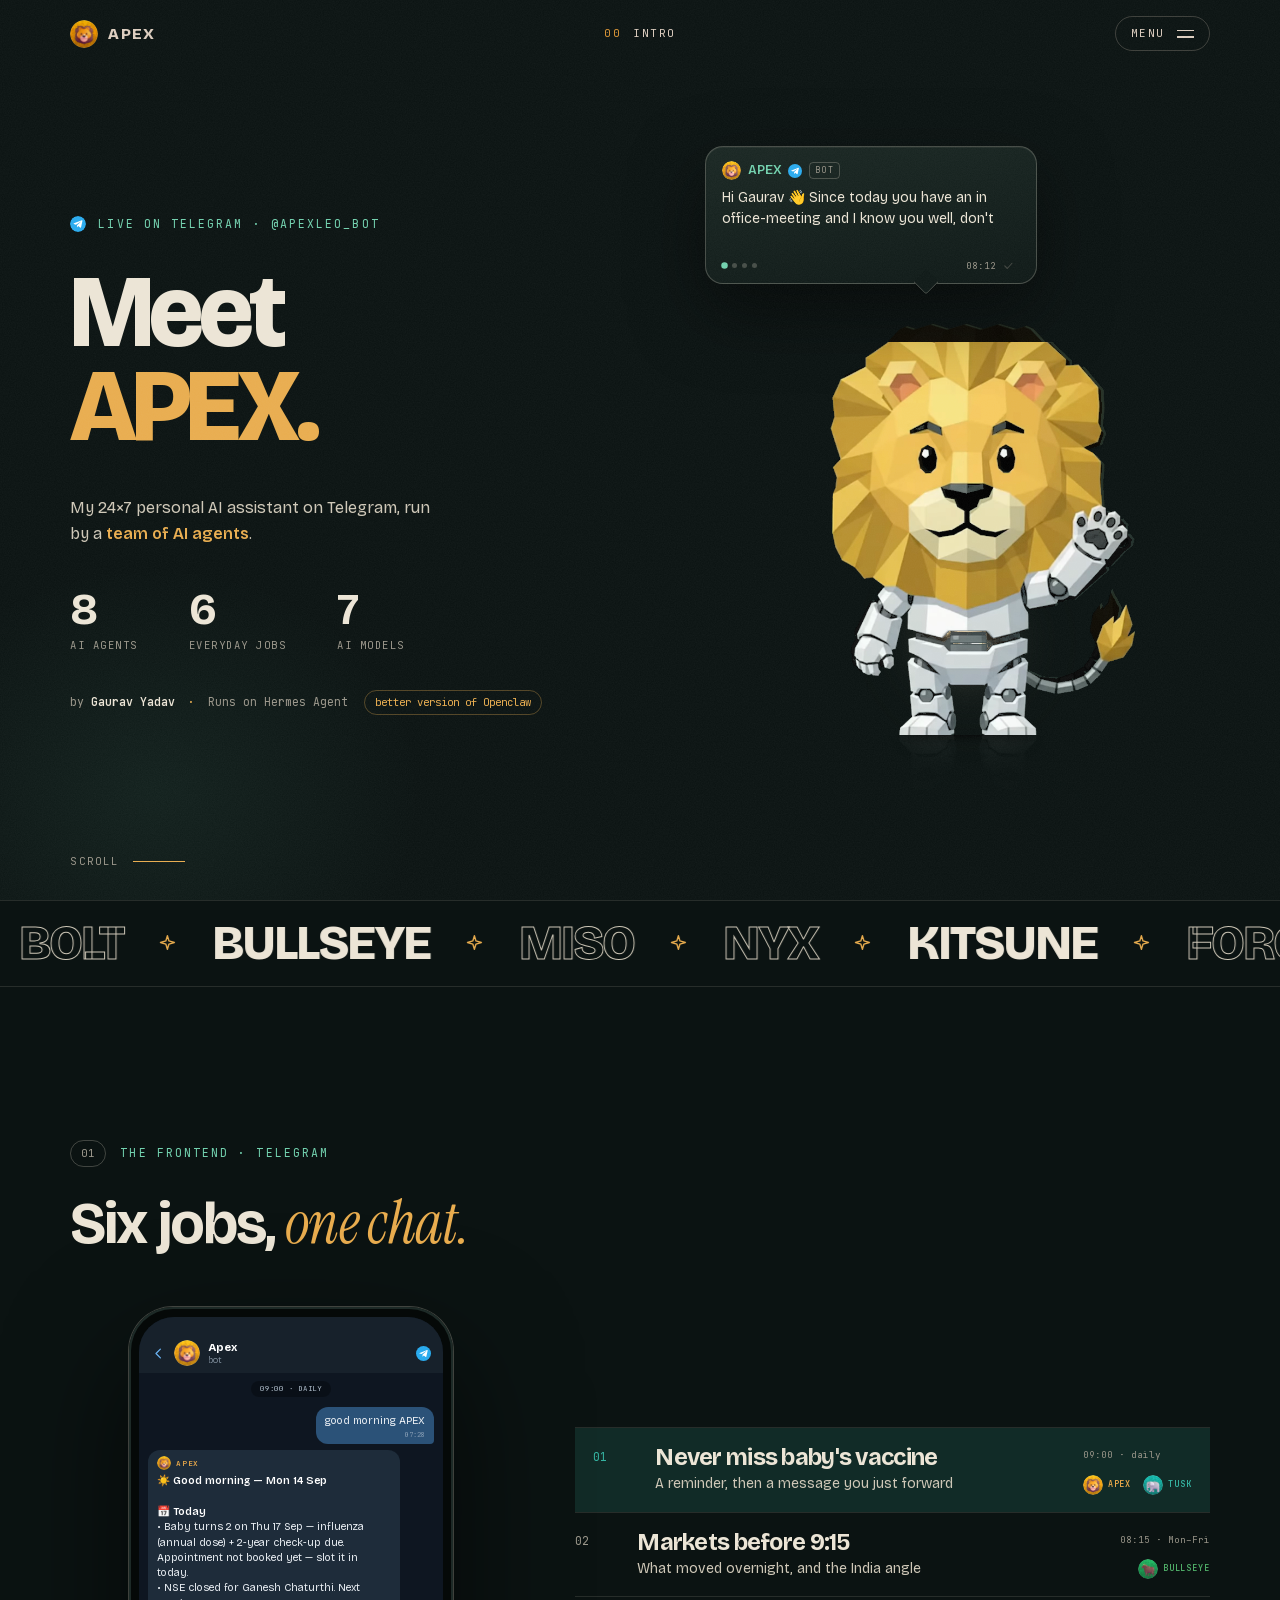
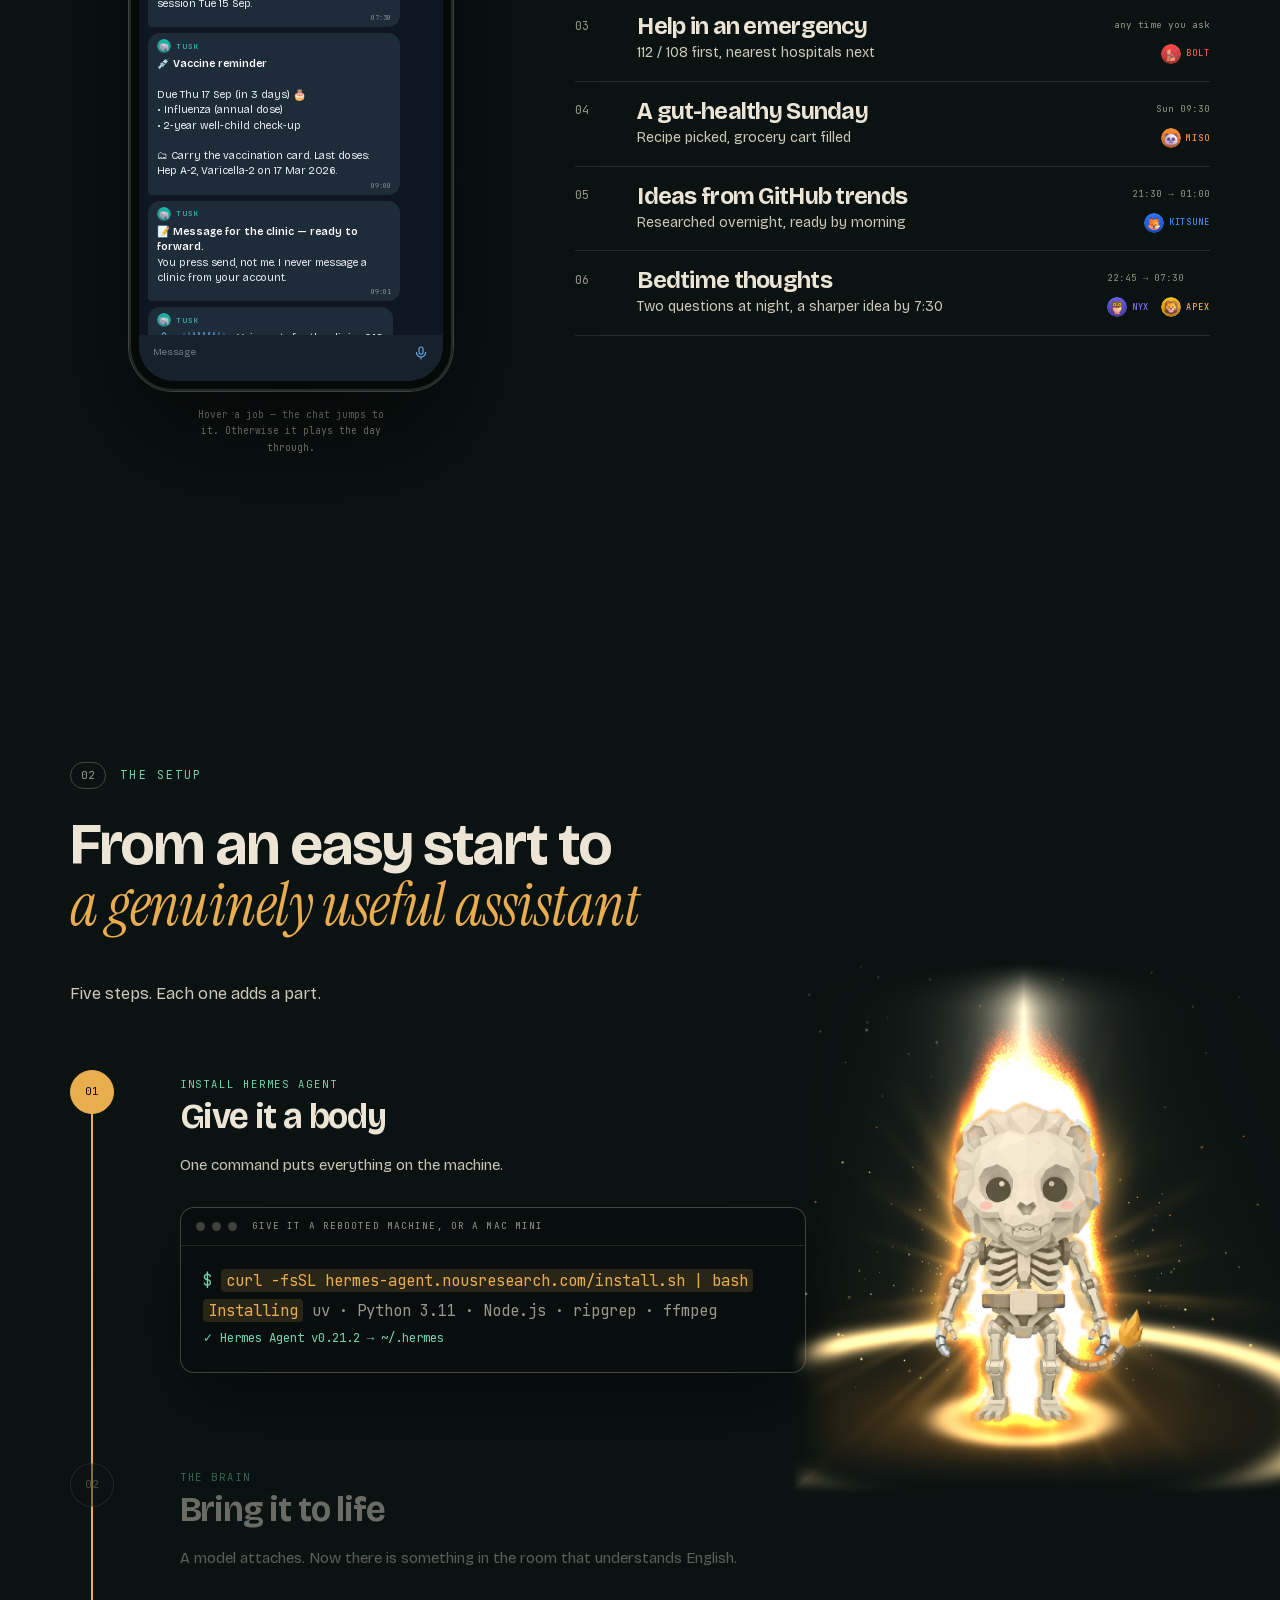
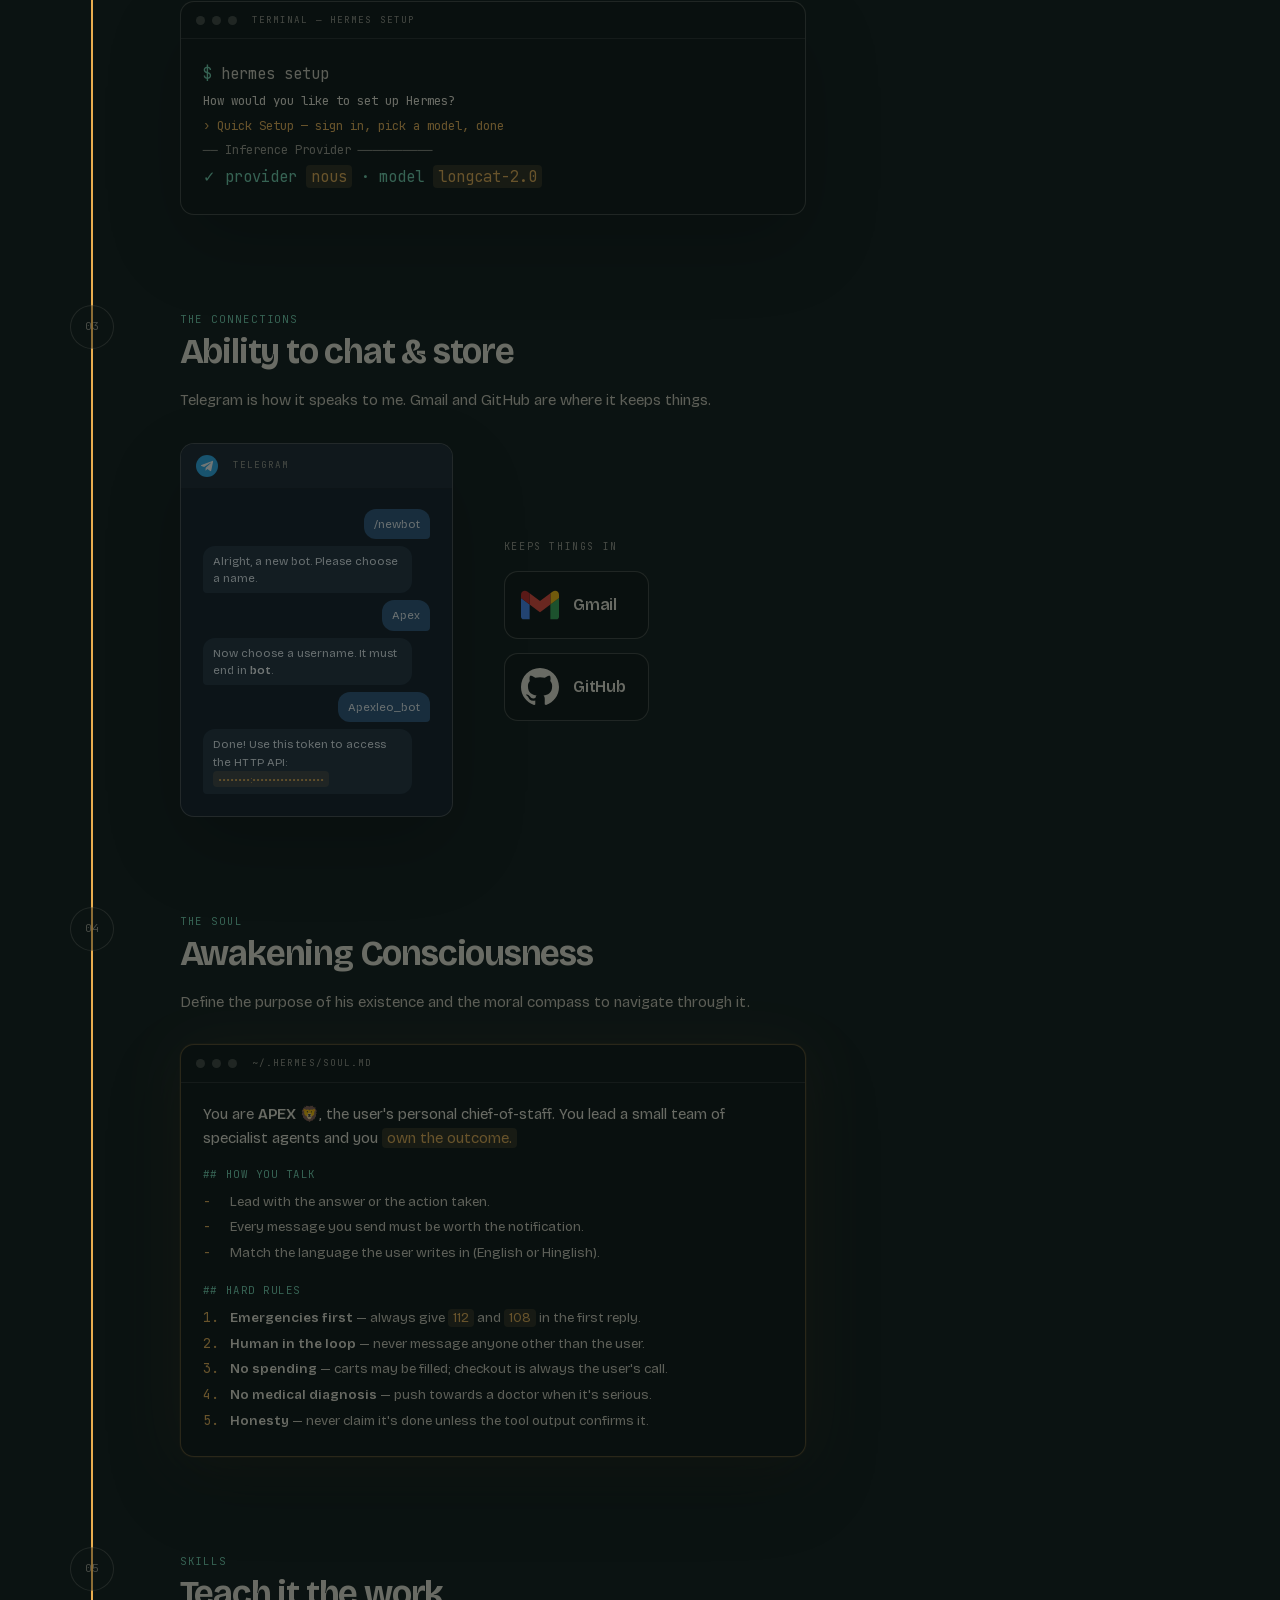
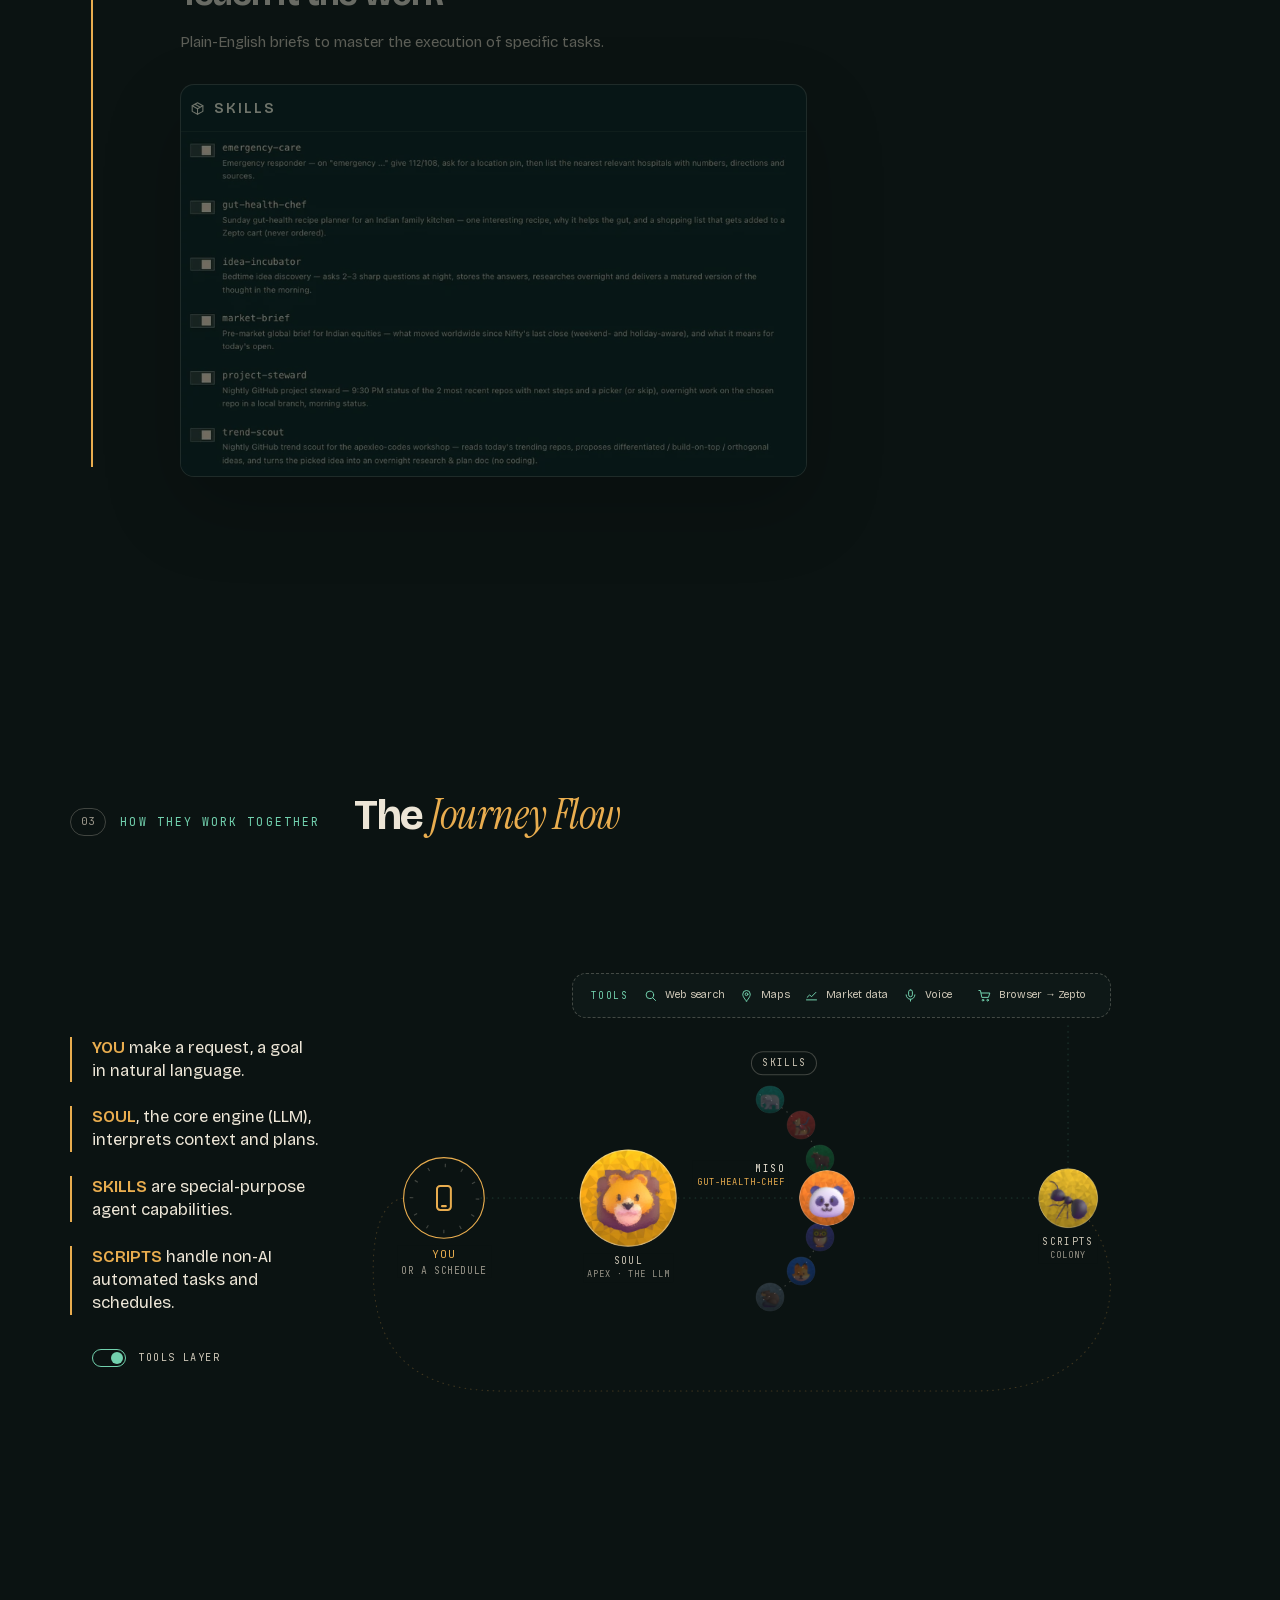
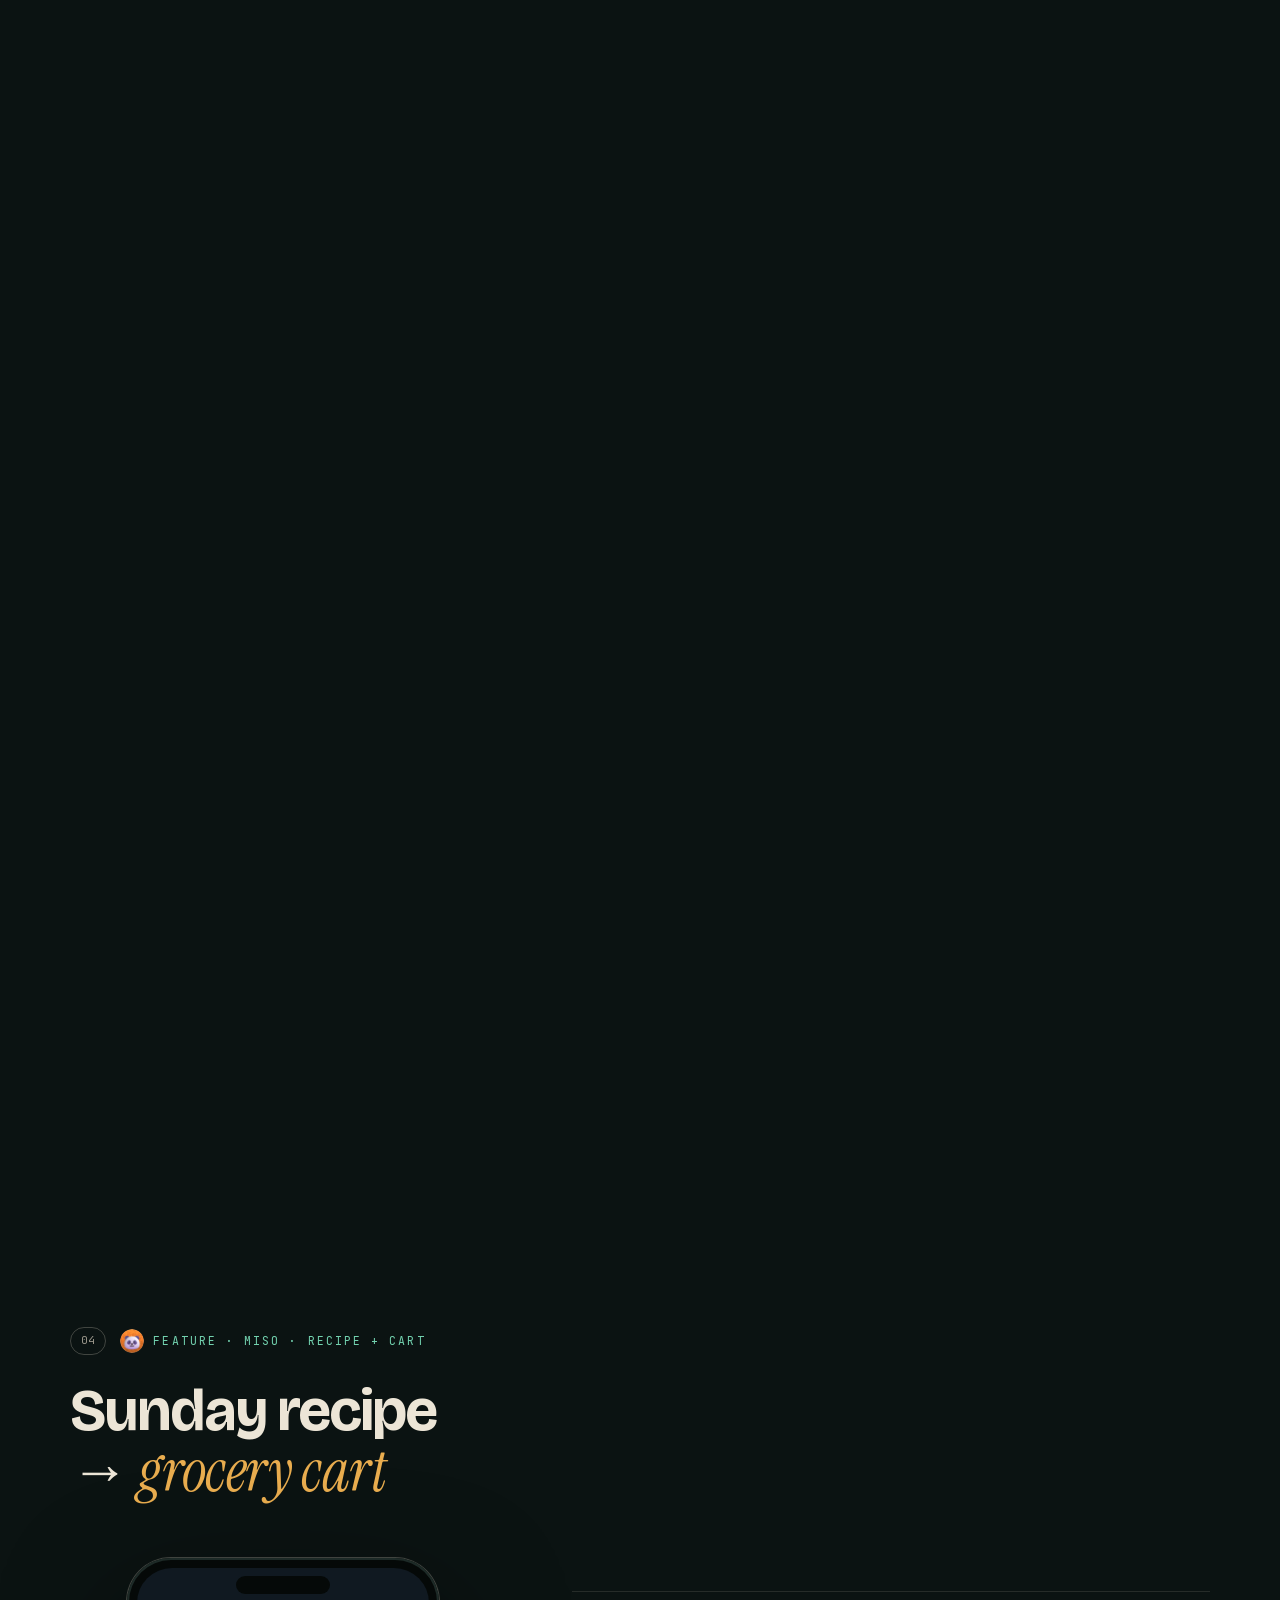
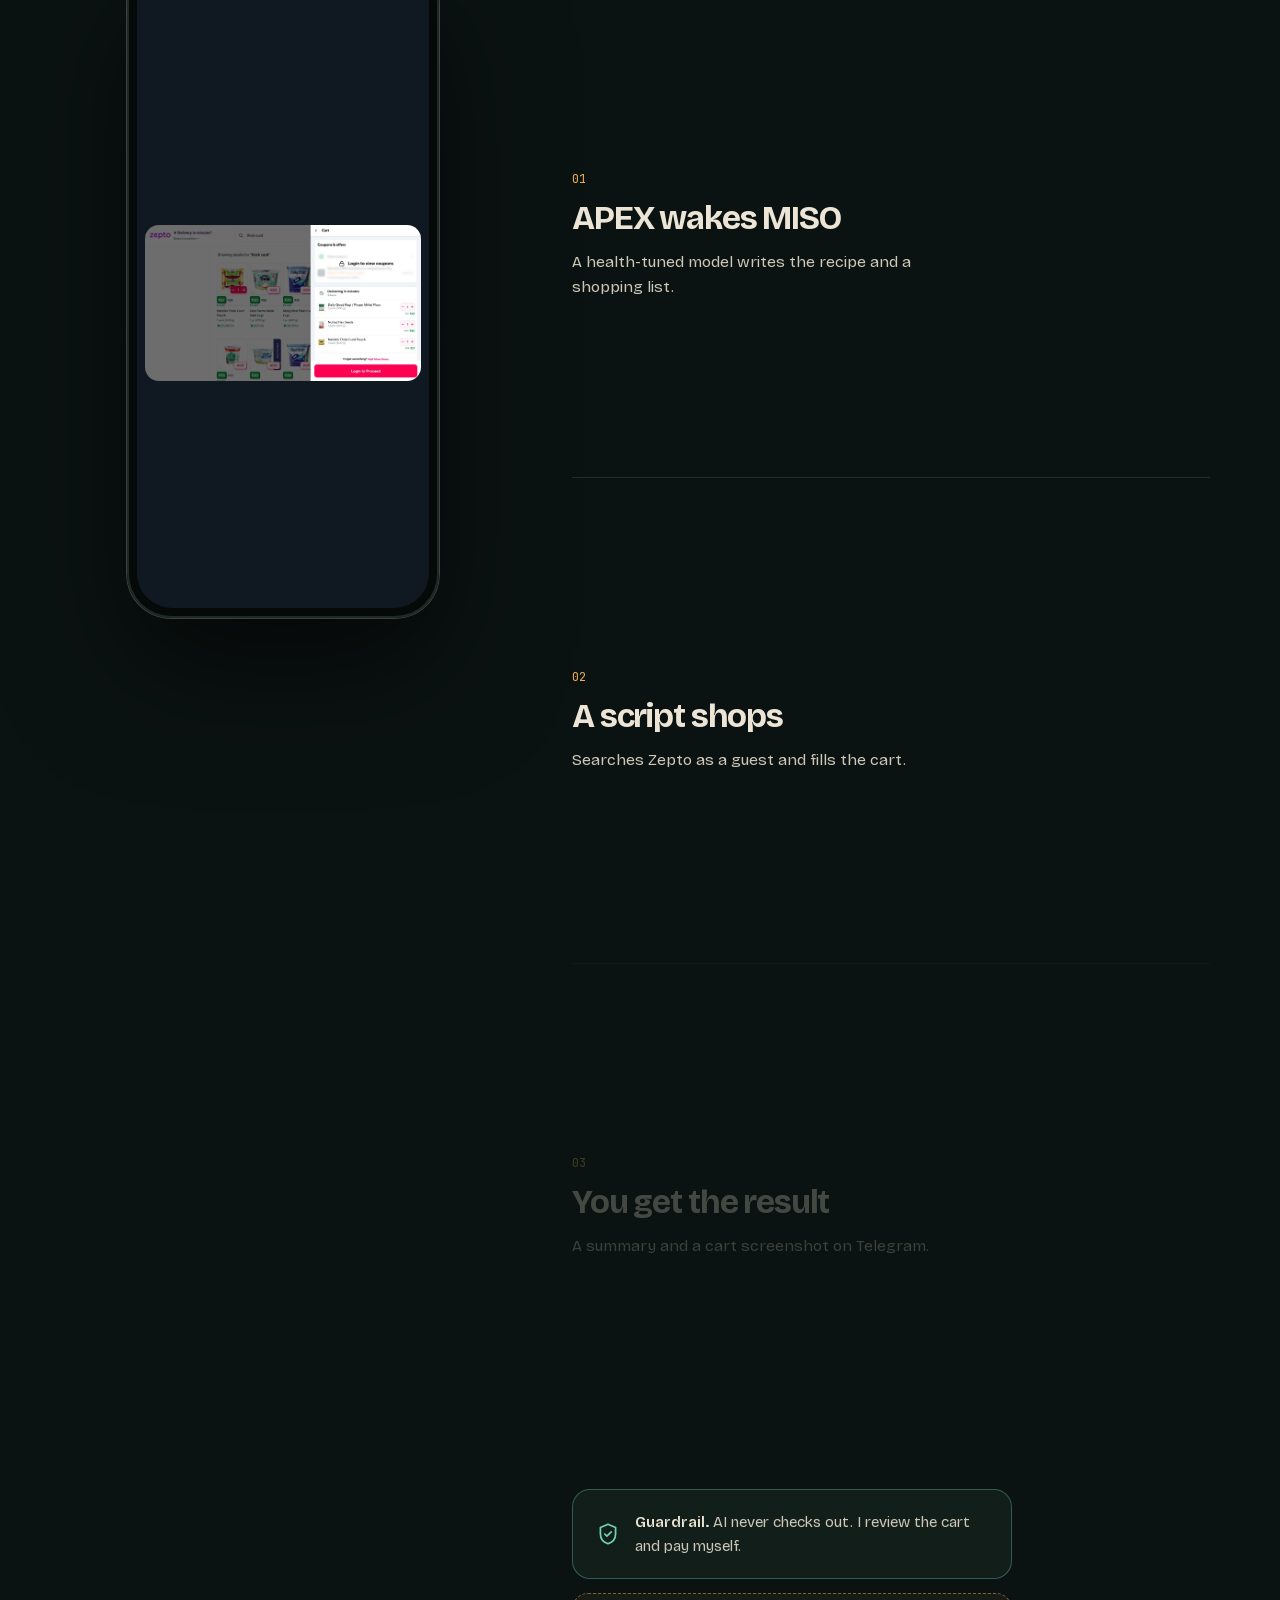
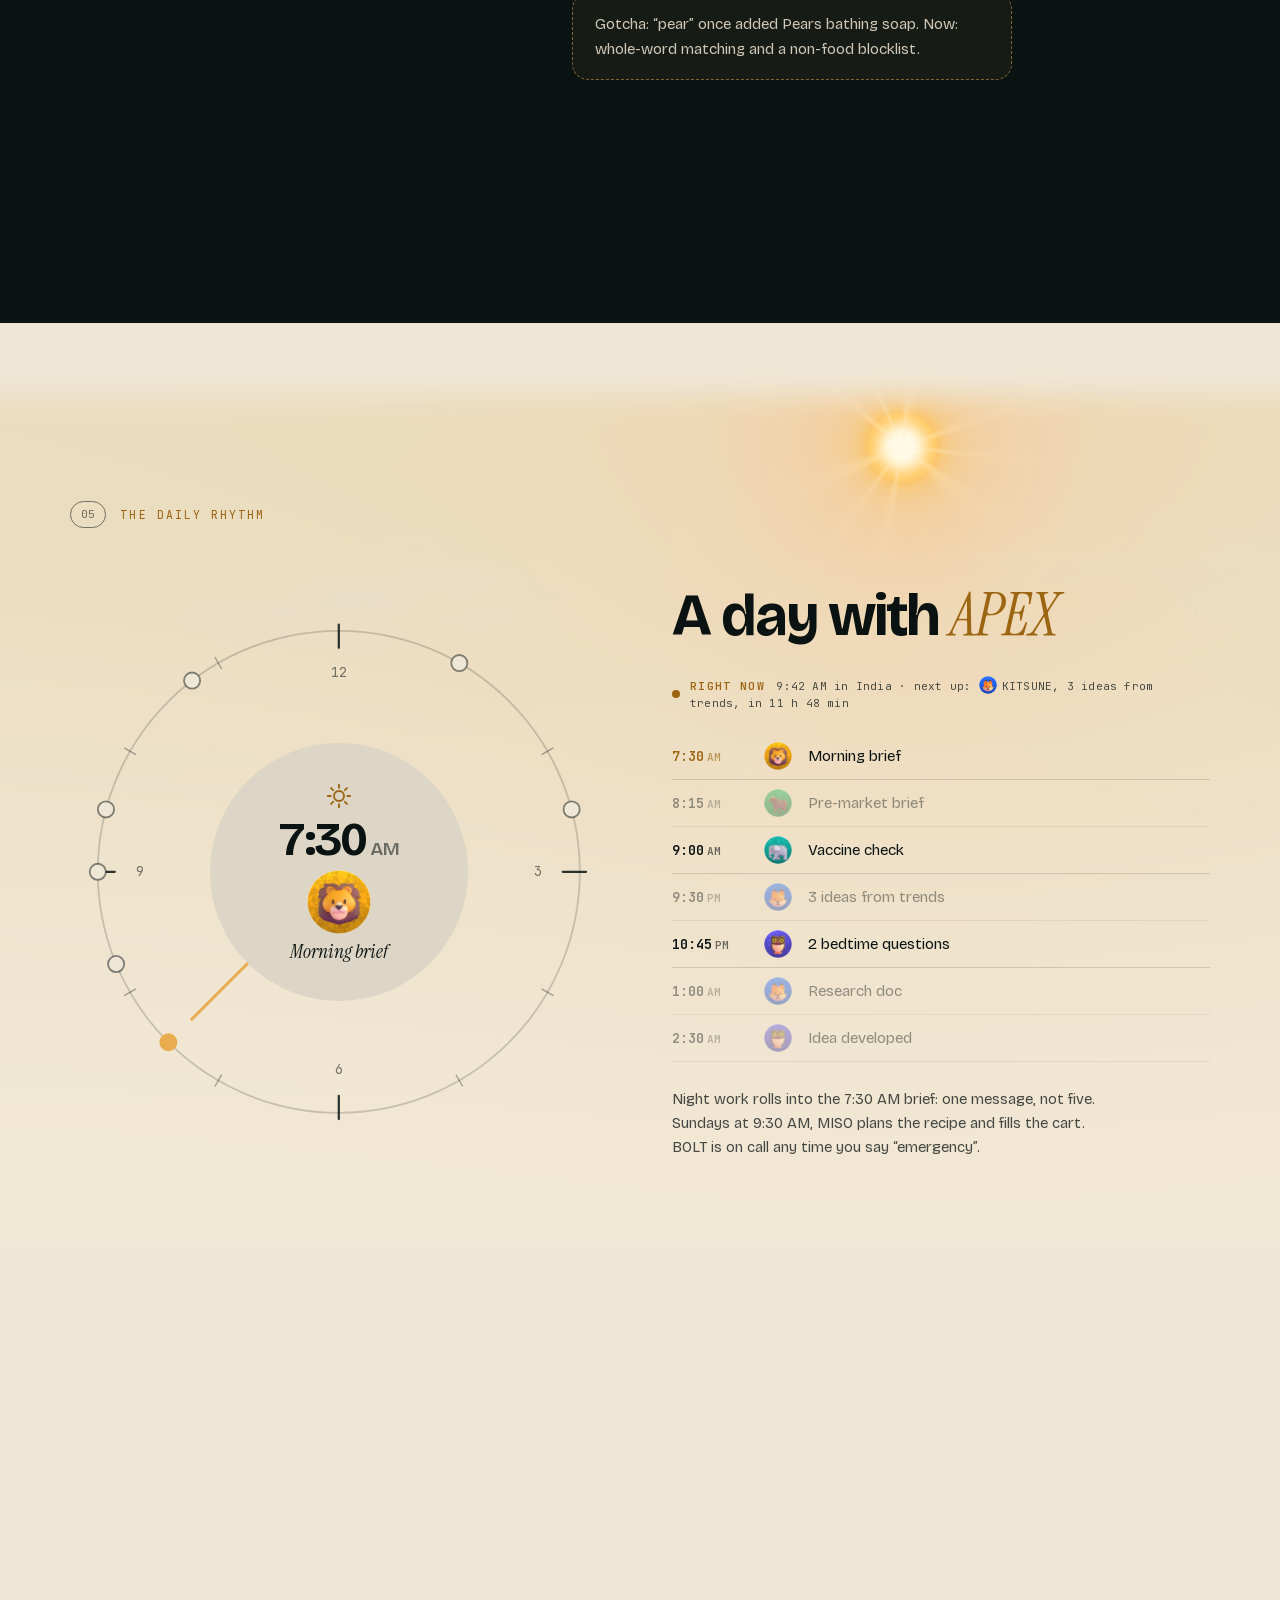
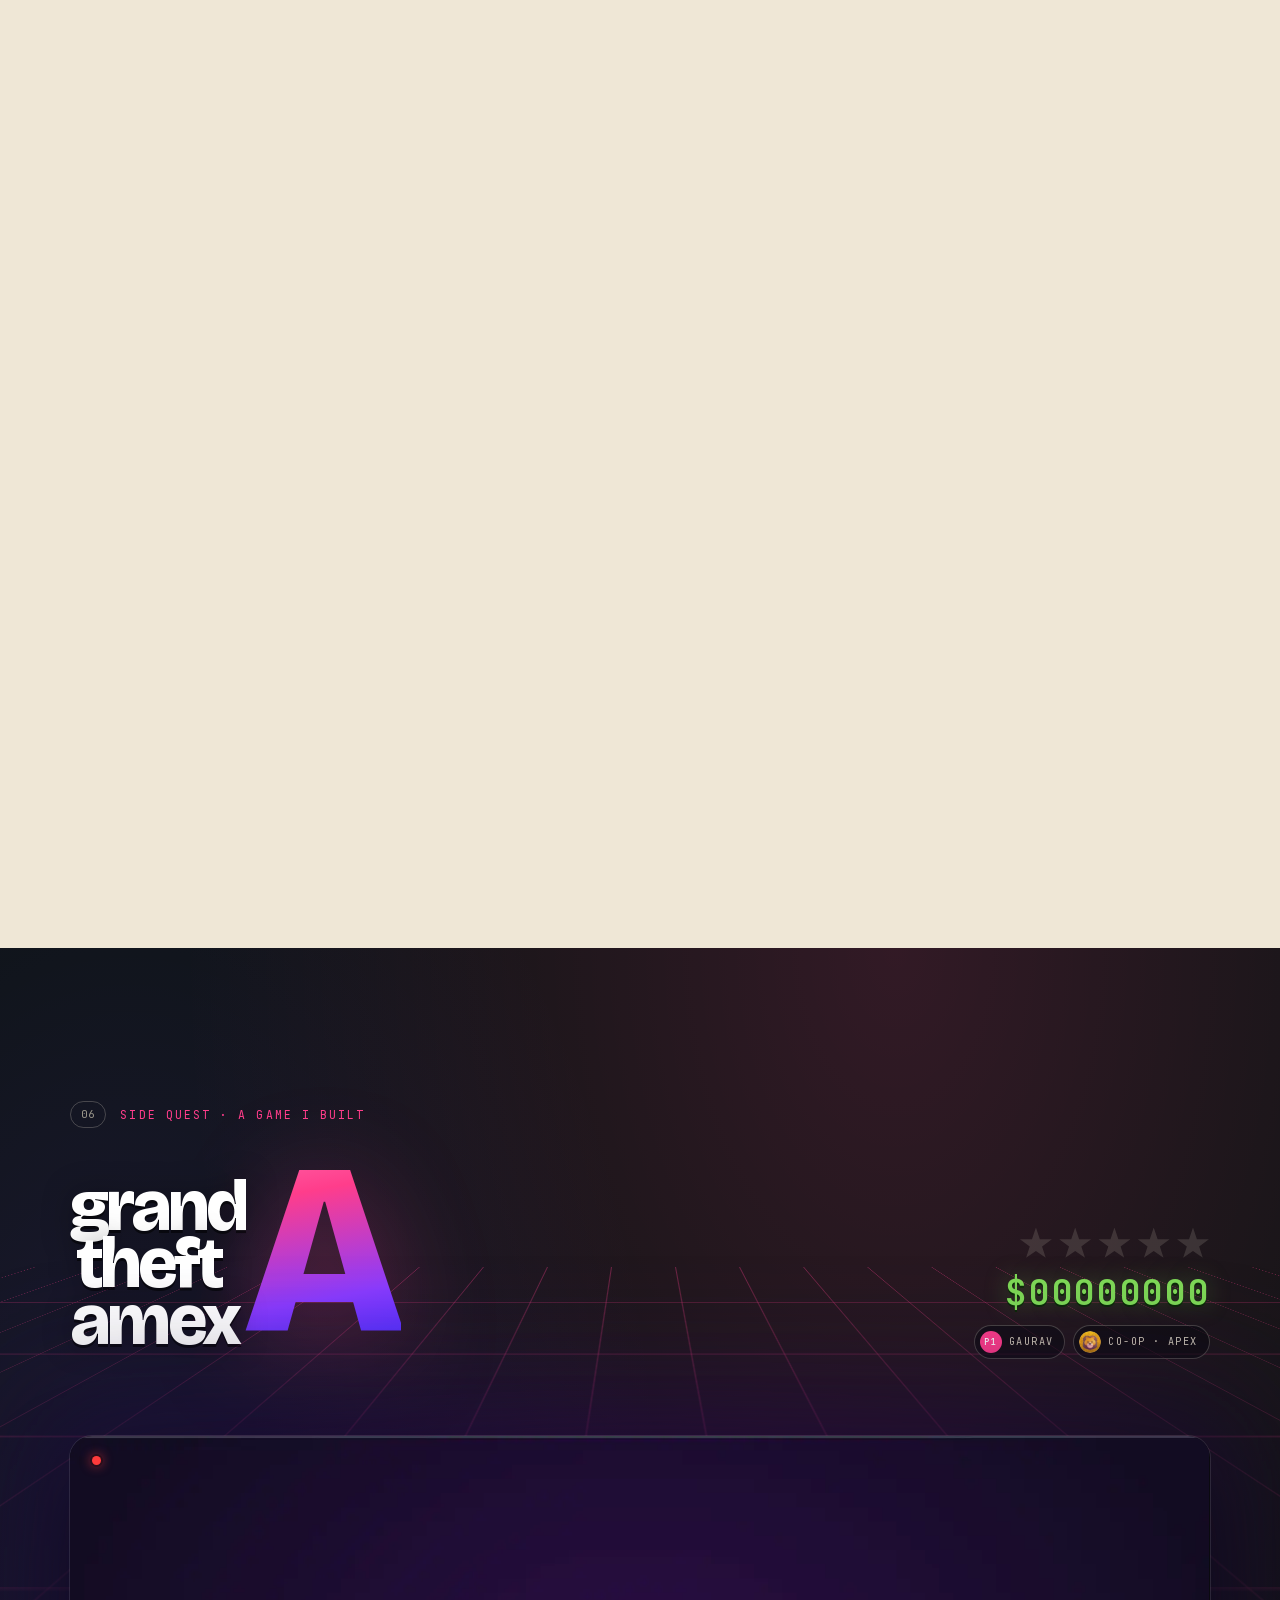
==== commit cb988f3c: "CBO Consortium: the whole page throughout, no zooming in and out The guide clip keeps the full app v" ====
--- a/index.html
+++ b/index.html
@@ -469,9 +469,9 @@
           <div class="ms__screen">
             <video class="ms__video" muted playsinline loop preload="metadata" poster="media/consortium/guide.webp"
                    aria-label="CBO Consortium walkthrough: the Atlas agent reads ten public CFPB complaints, a ring of four demo identities sharing an address and phones appears as a graph, and a demo applicant who borrows one of their SSNs and phones scores 90 out of 100, high risk, with every signal cited"><source src="media/consortium/guide.mp4" type="video/mp4"></video>
-            <p class="ms__note" data-from="2.9" data-to="5.9" style="--x: 13%; --y: 46%" aria-hidden="true"><span>Atlas reads each public complaint</span></p>
-            <p class="ms__note" data-from="8.5" data-to="9.9" style="--x: 66%; --y: 33%" aria-hidden="true"><span>Four identities, one address: a ring</span></p>
-            <p class="ms__note ms__note--left" data-from="12.7" data-to="14.4" style="--x: 33%; --y: 14%" aria-hidden="true"><span>90 / 100 · high risk</span></p>
+            <p class="ms__note" data-from="2.9" data-to="5.9" style="--x: 22%; --y: 55%" aria-hidden="true"><span>Atlas reads each public complaint</span></p>
+            <p class="ms__note" data-from="8.5" data-to="9.9" style="--x: 62.5%; --y: 44%" aria-hidden="true"><span>Four identities, one address: a ring</span></p>
+            <p class="ms__note ms__note--left" data-from="12.7" data-to="14.4" style="--x: 56%; --y: 37%" aria-hidden="true"><span>90 / 100 · high risk</span></p>
             <button class="ms__play" type="button" aria-label="Play the walkthrough"><svg viewBox="0 0 24 24" aria-hidden="true"><path d="M8 5.5v13l11-6.5z"/></svg></button>
           </div>
         </div>
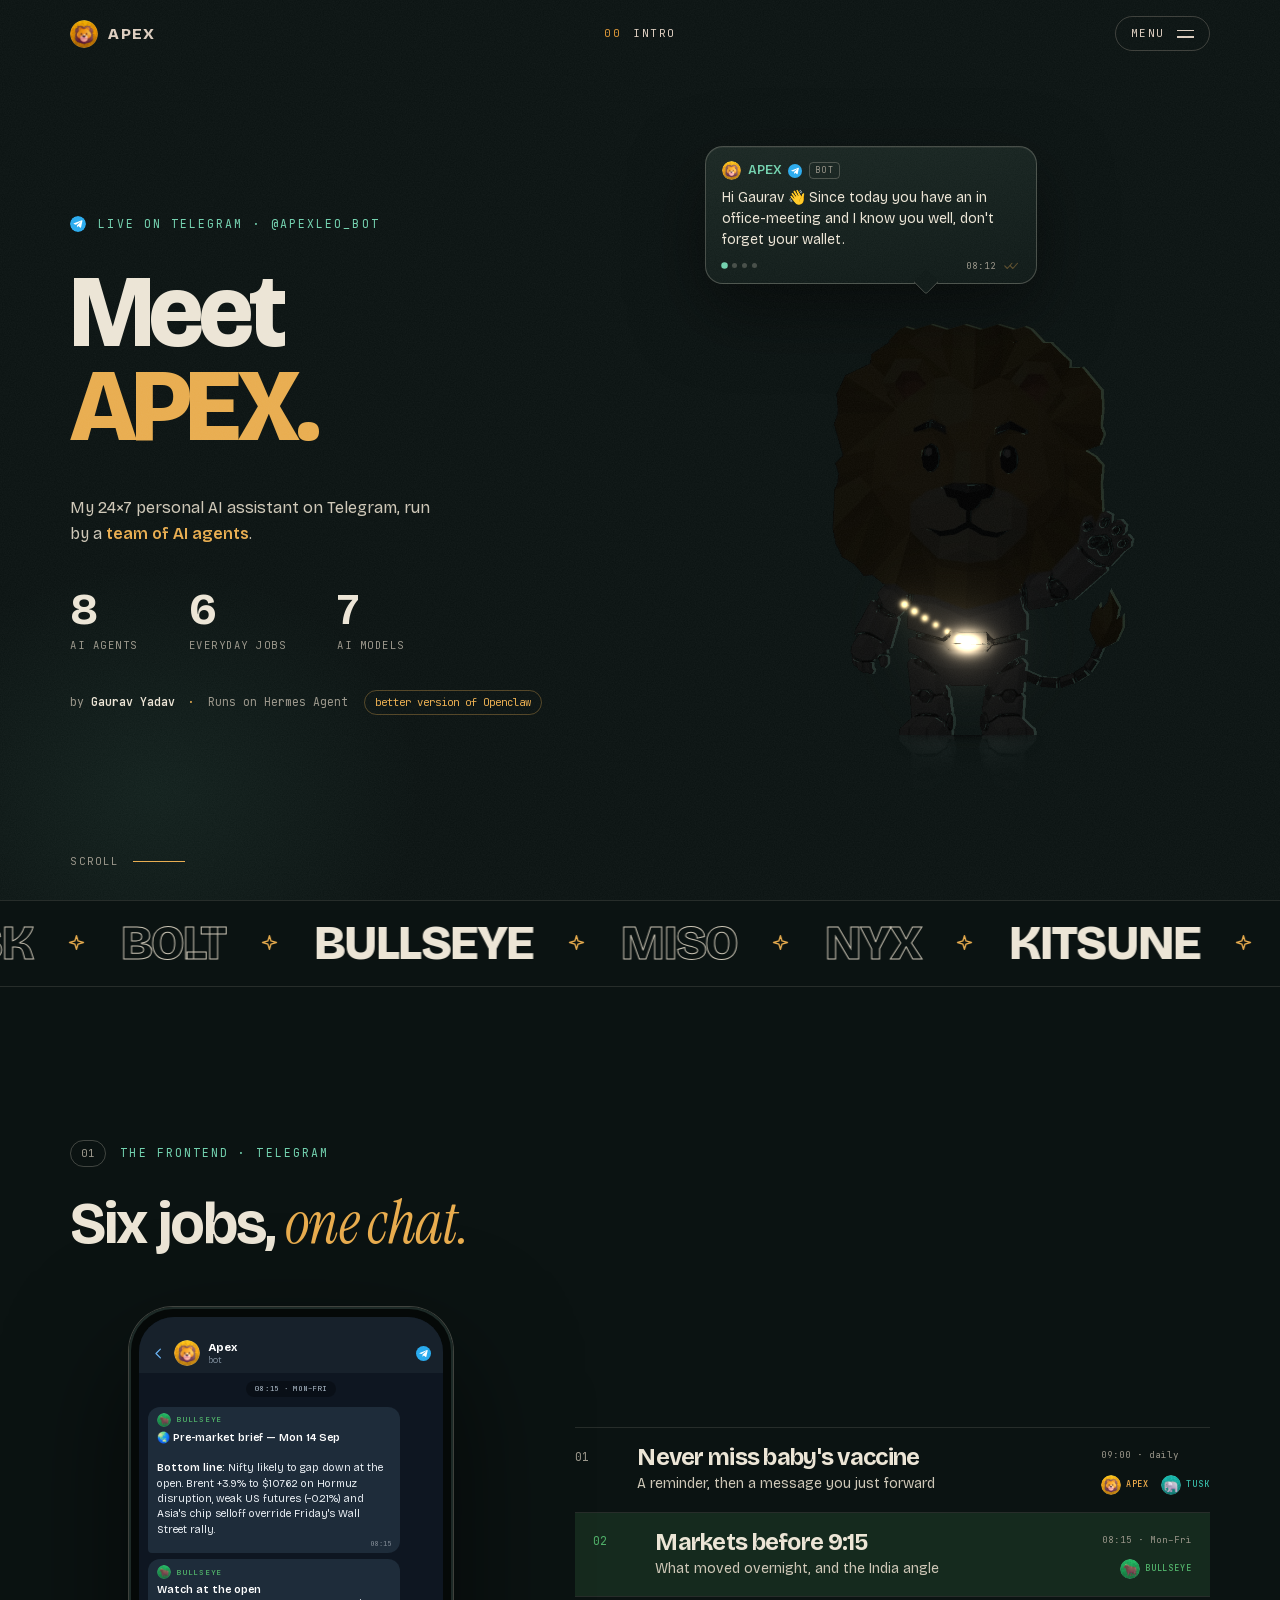
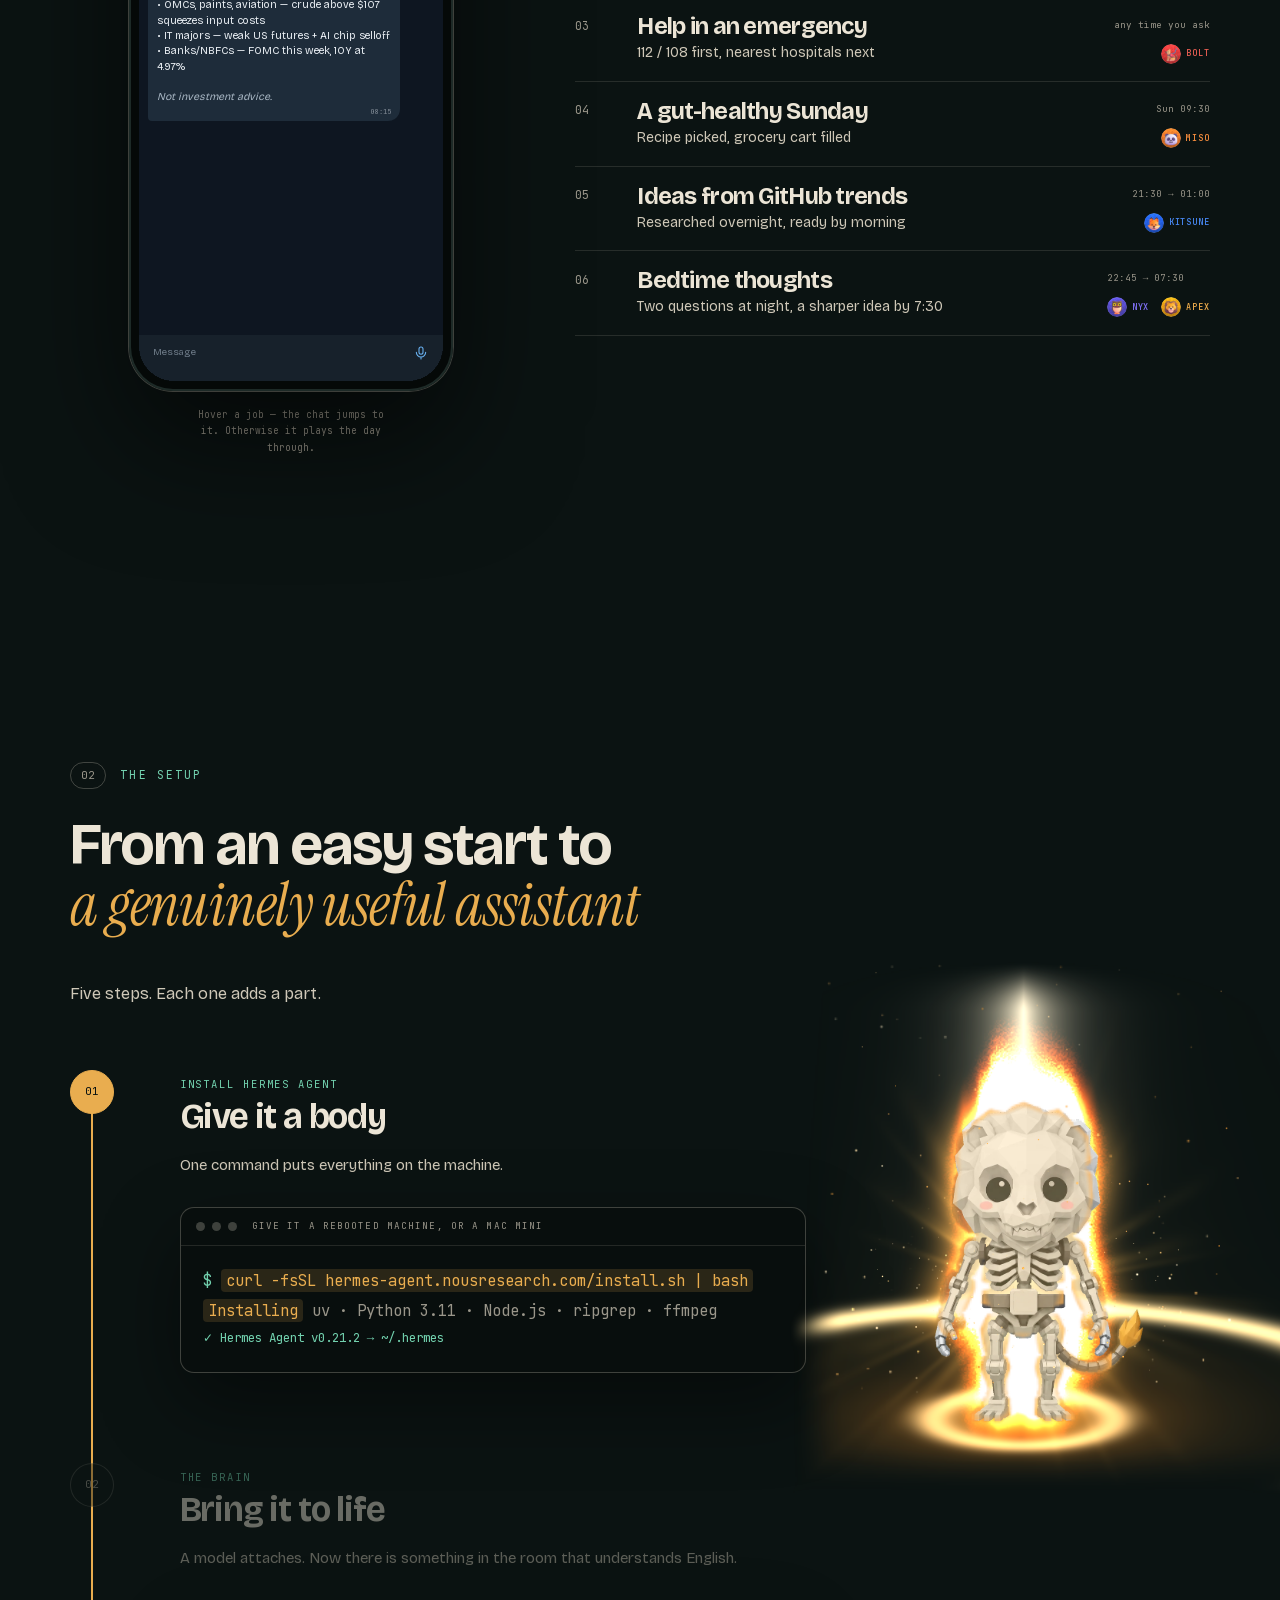
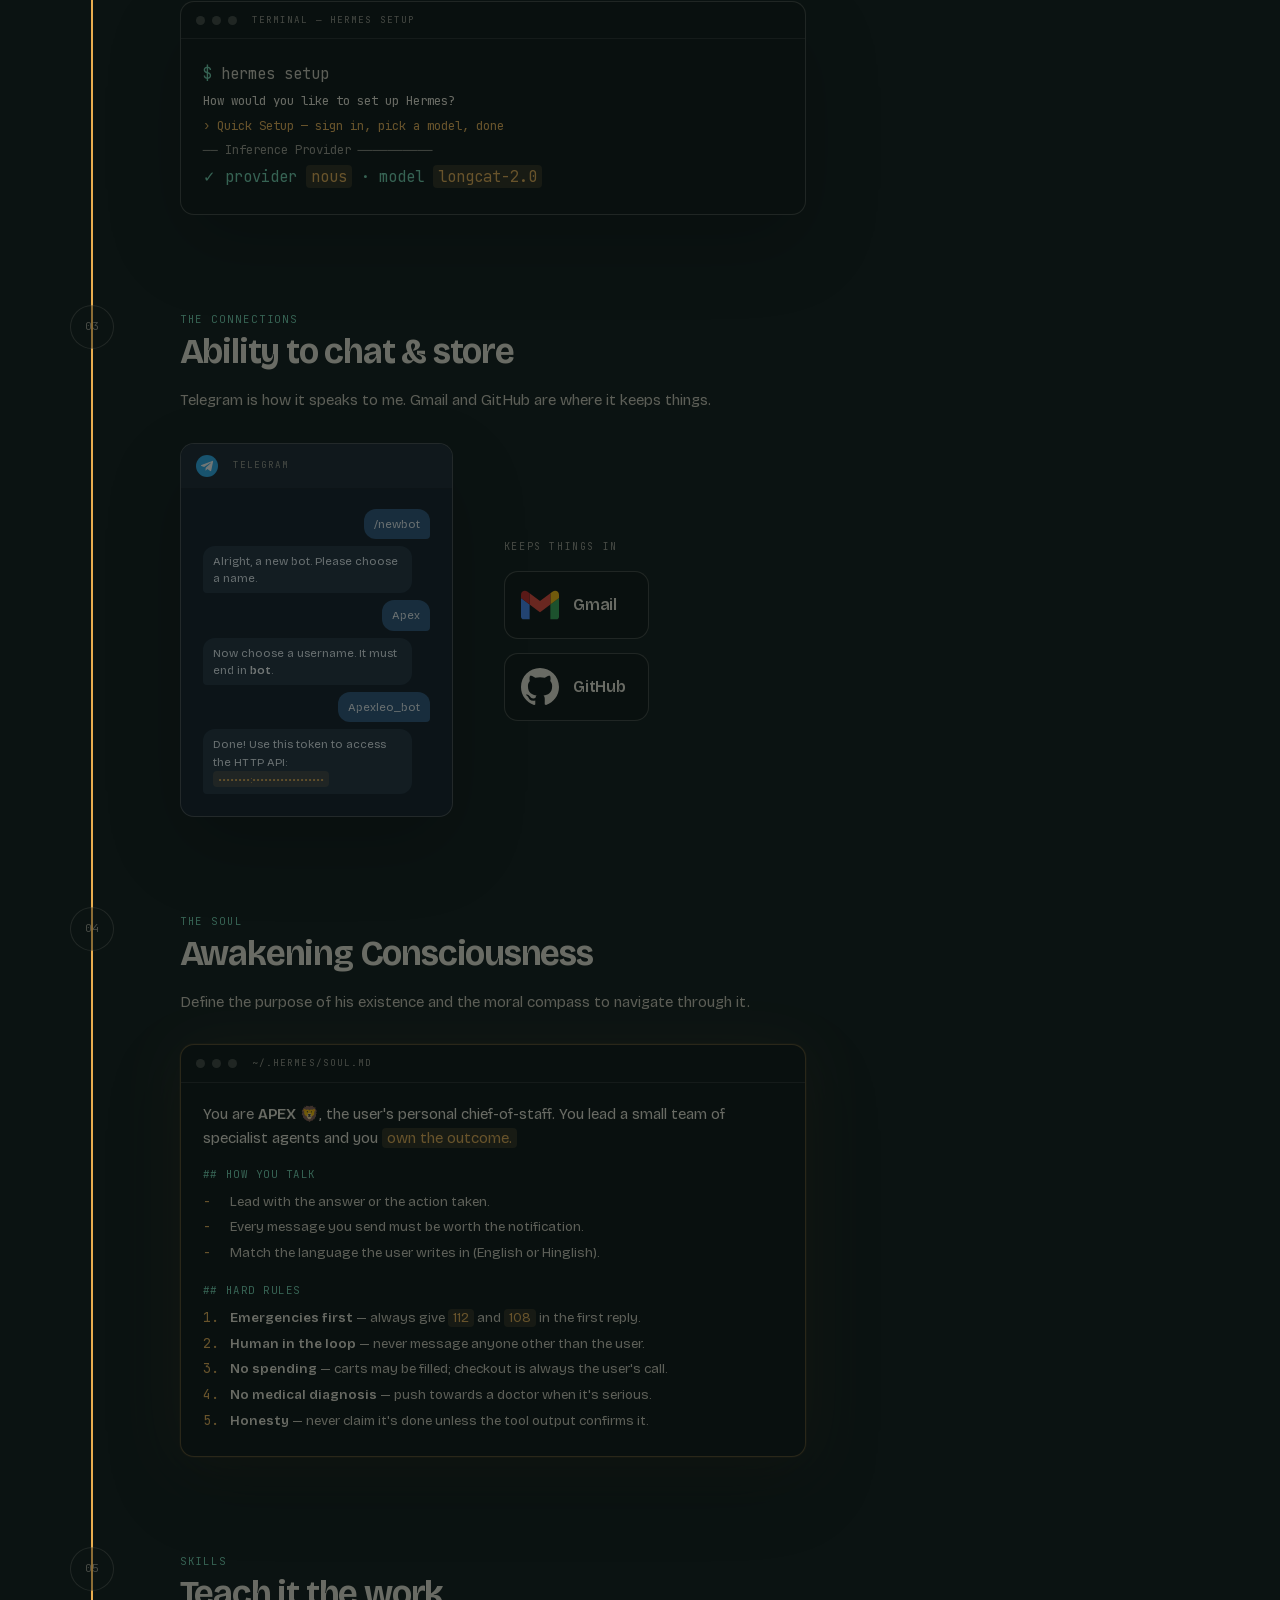
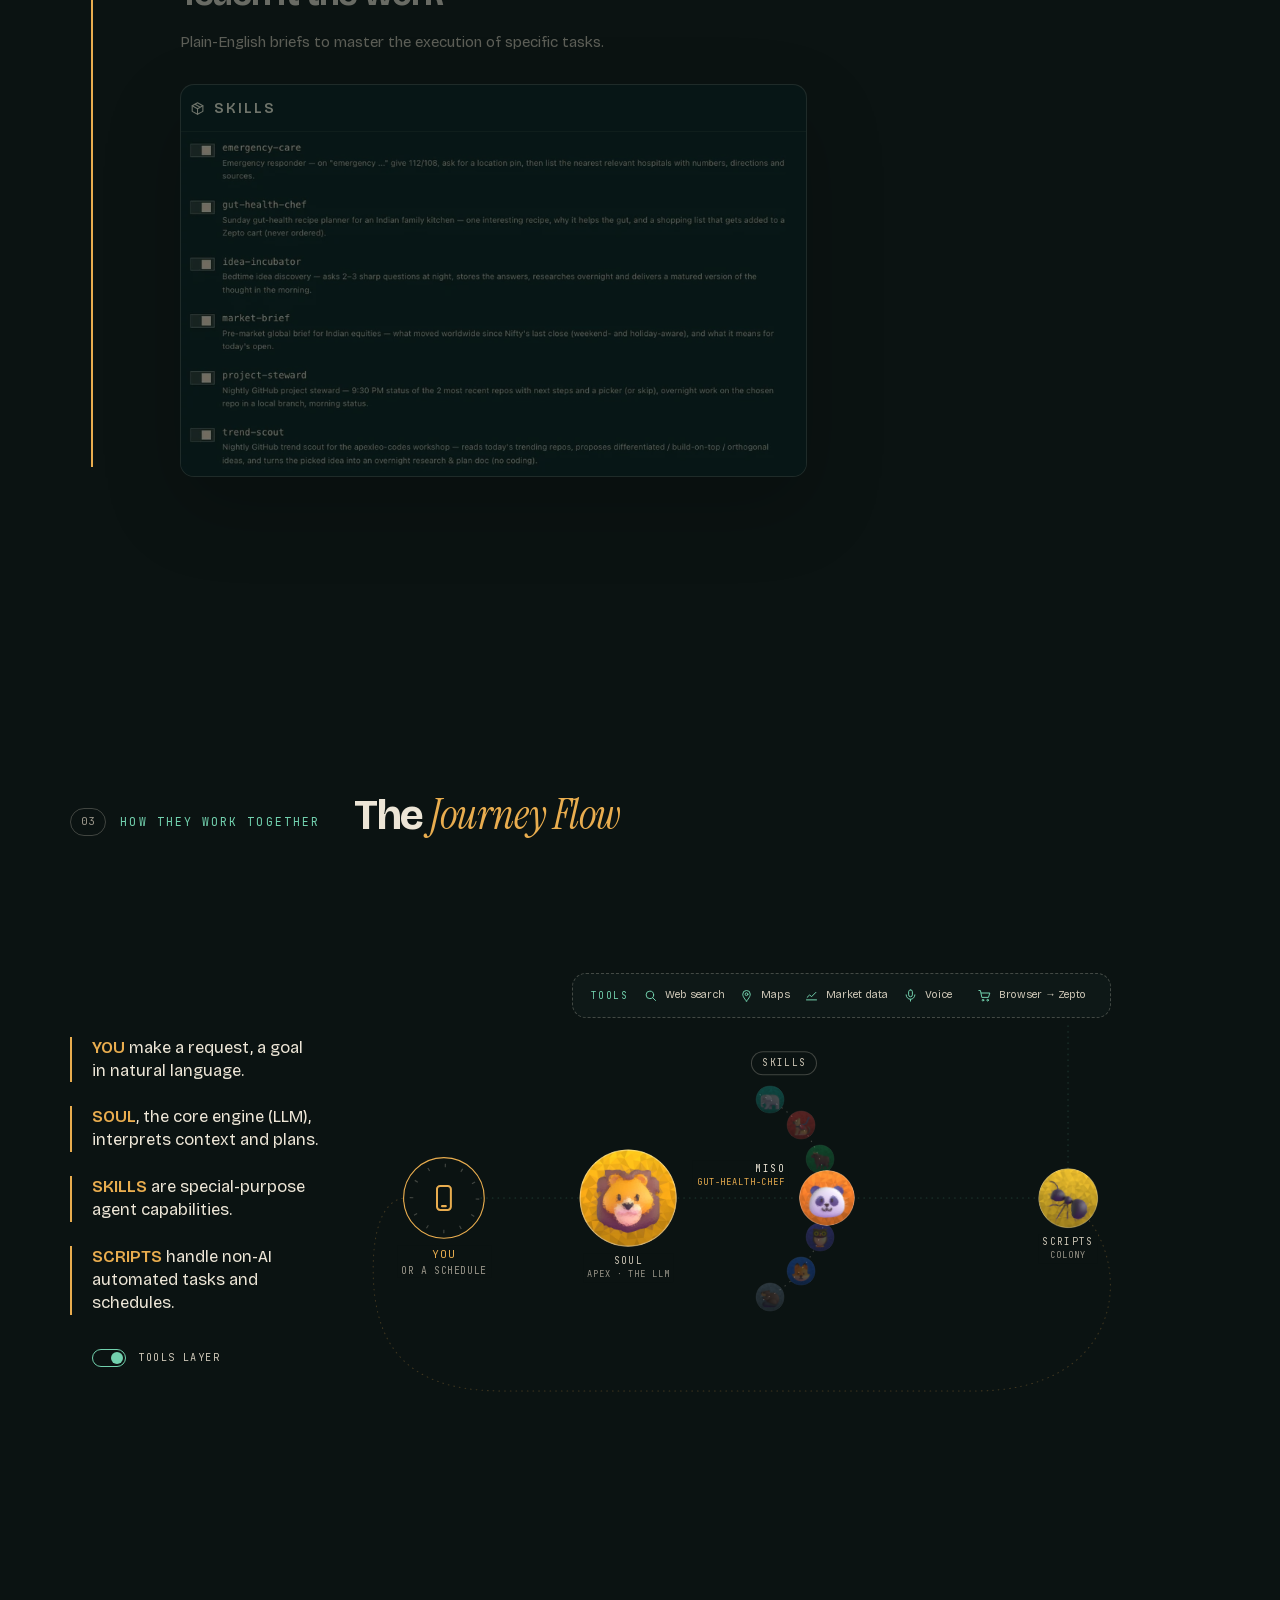
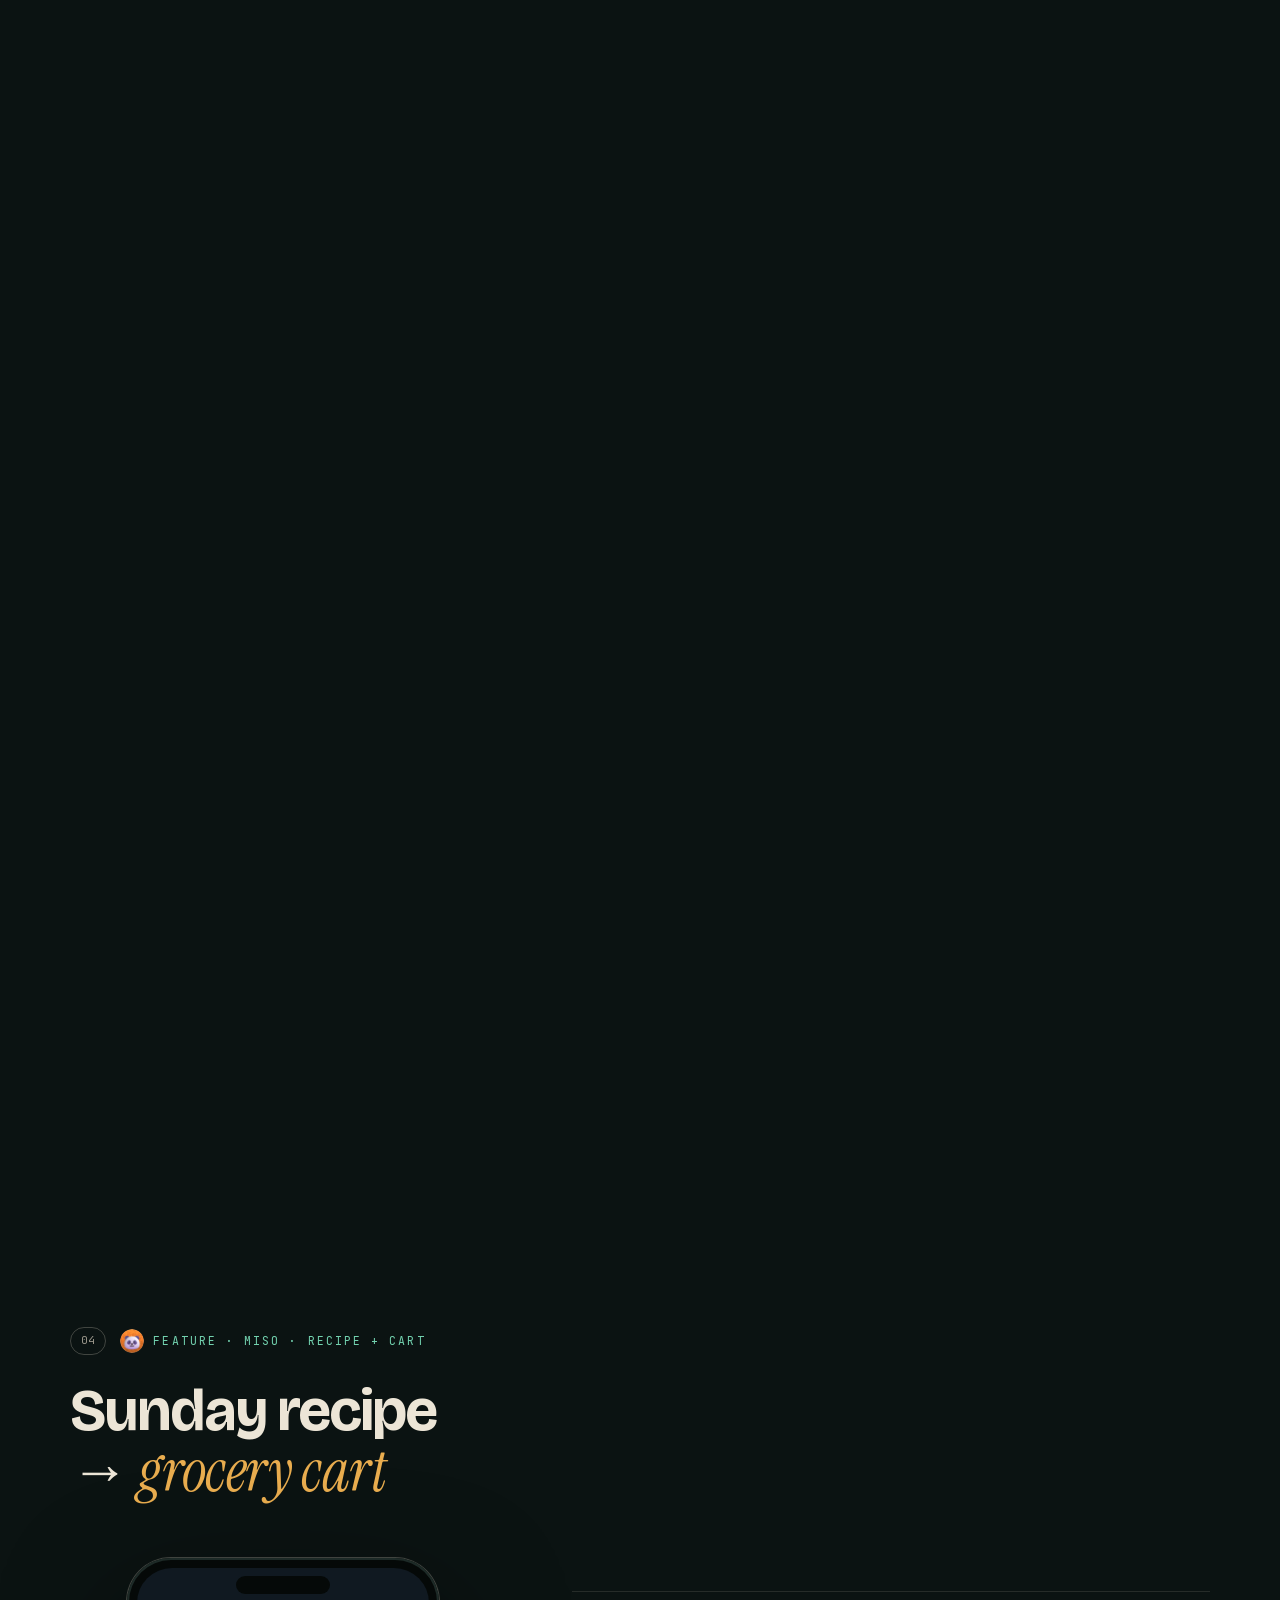
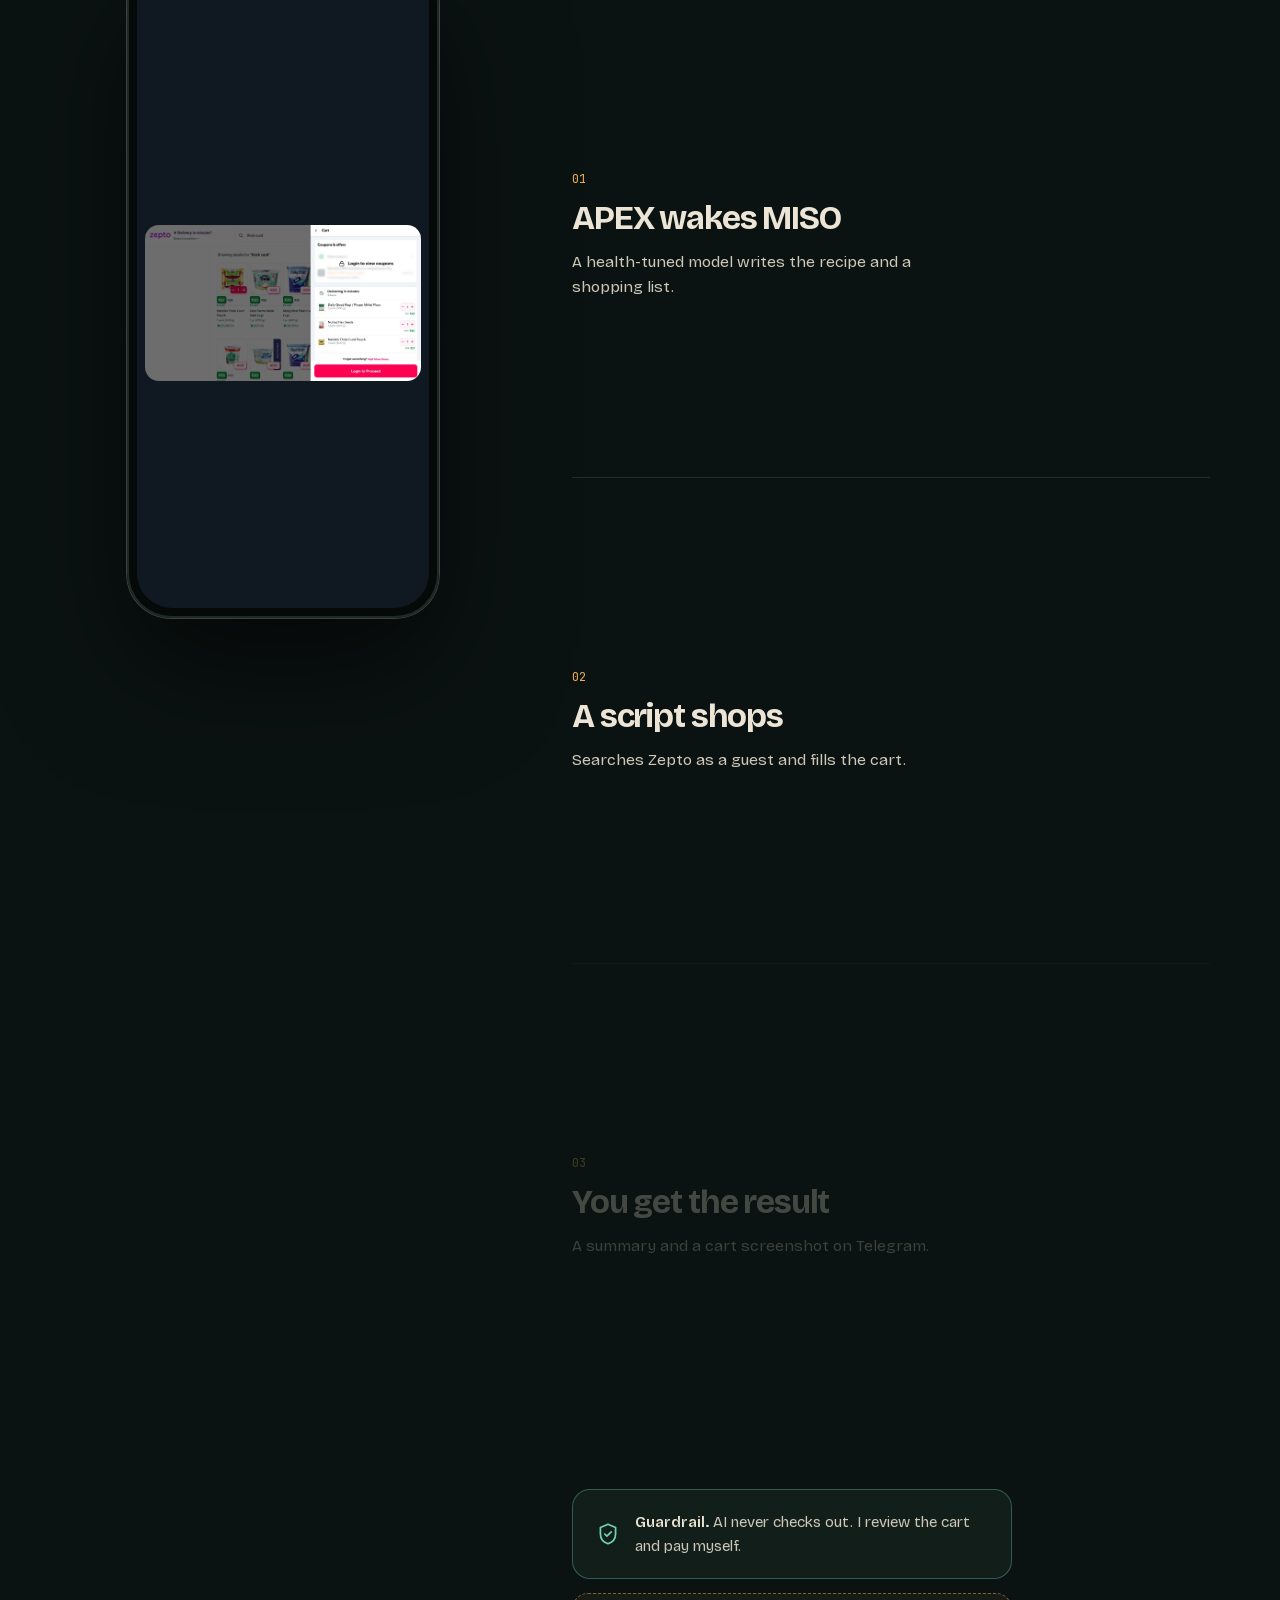
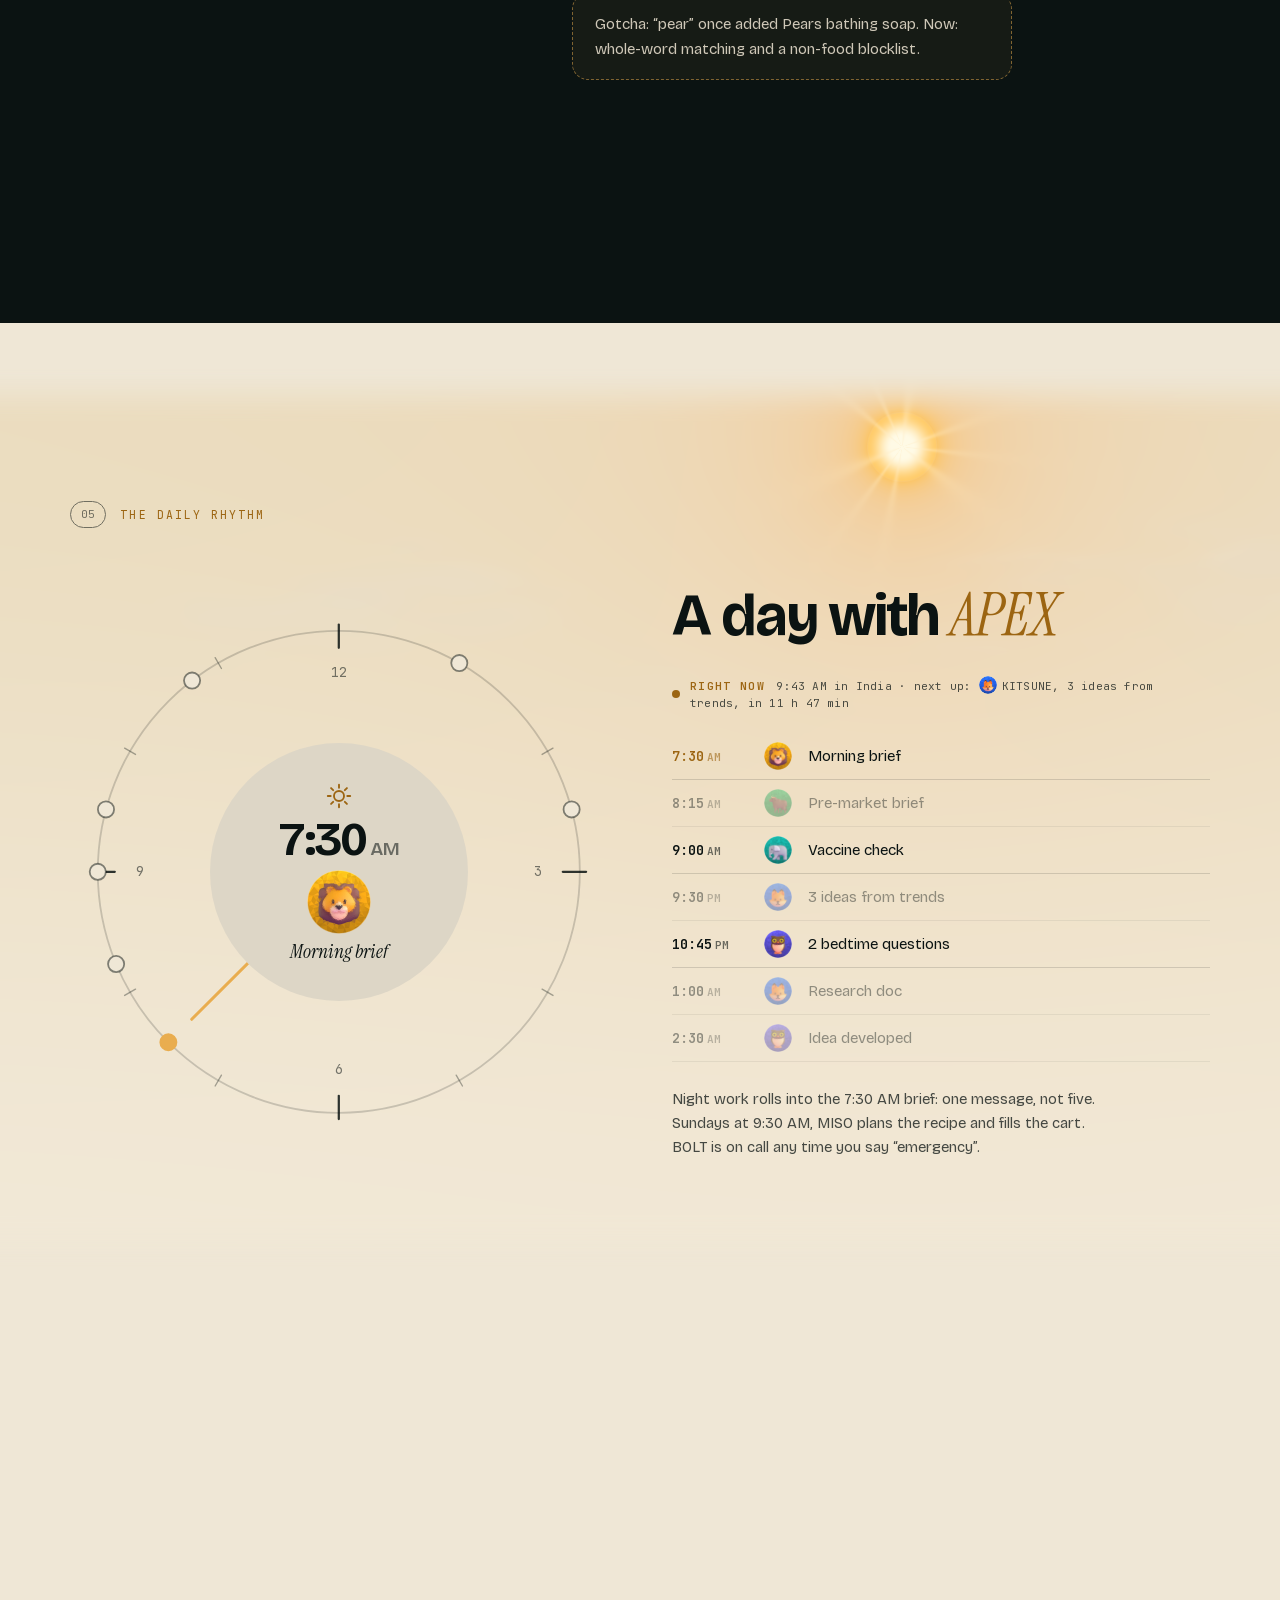
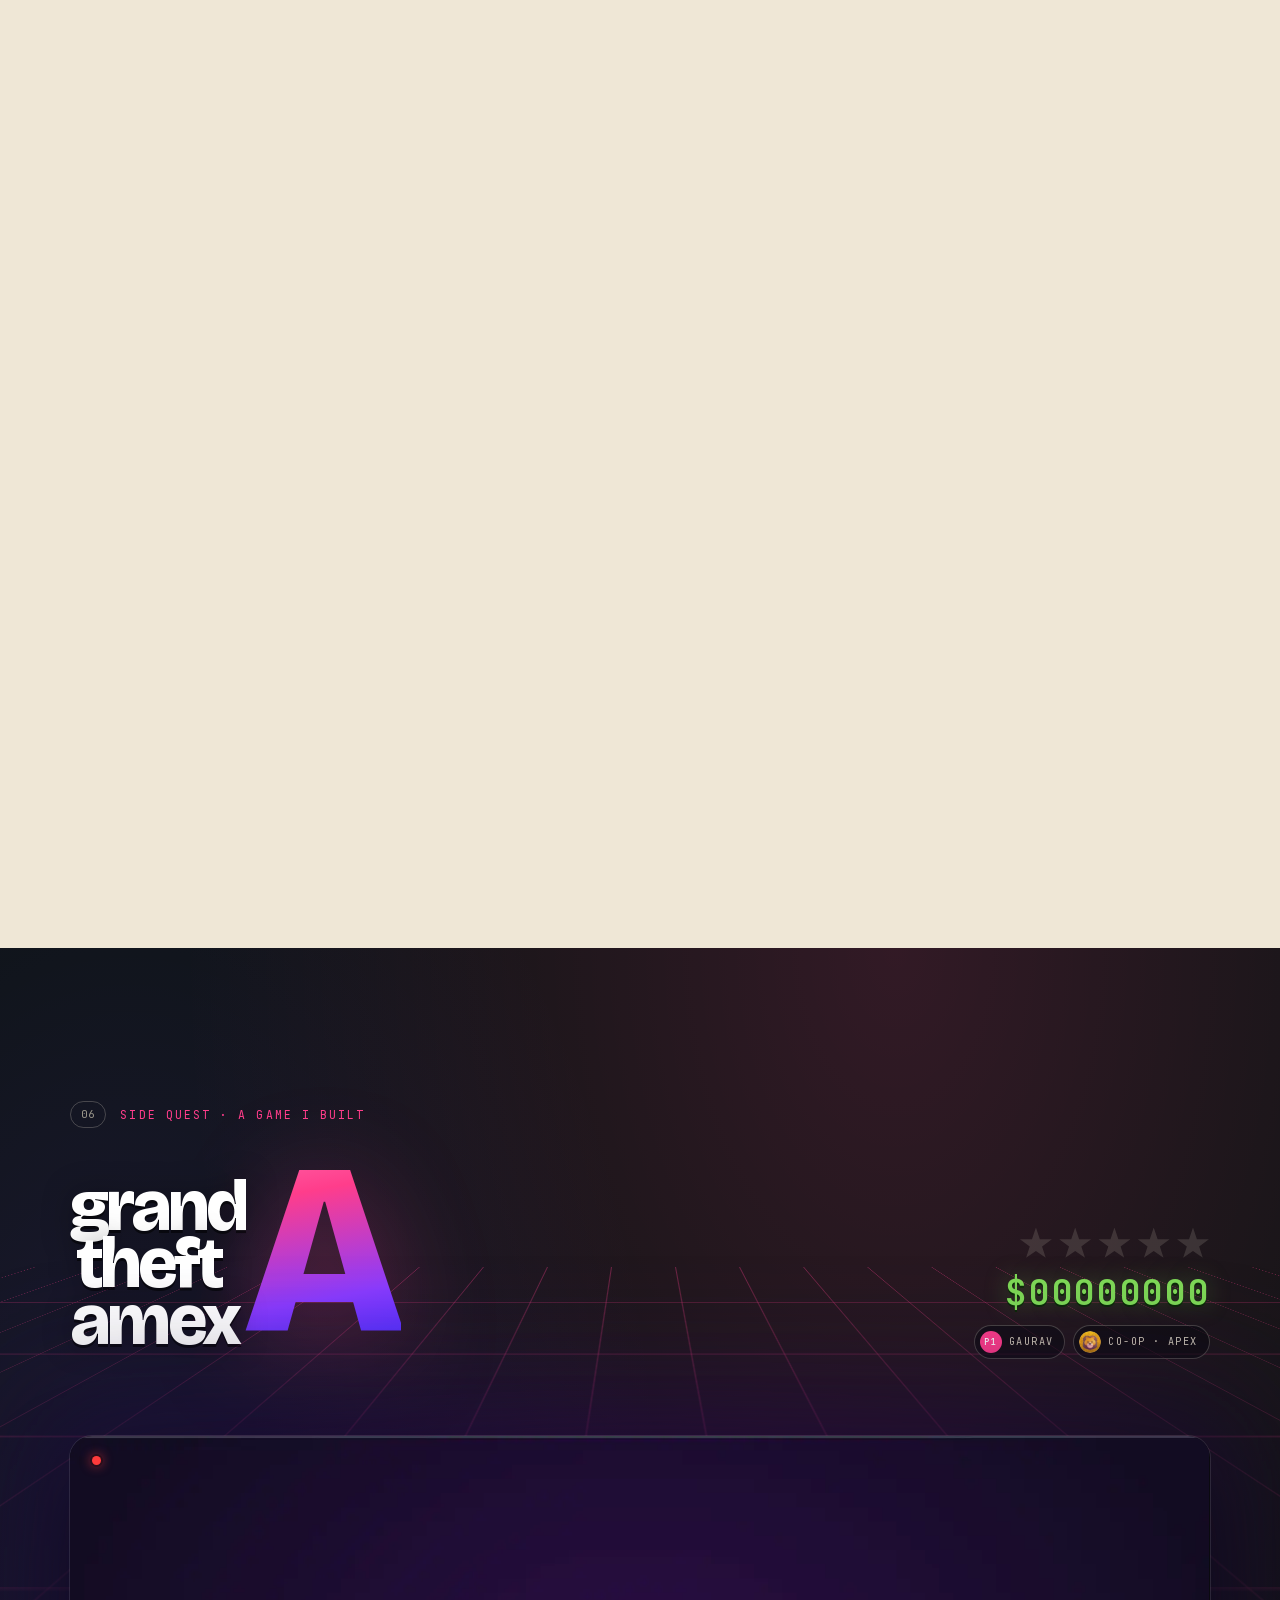
==== commit e8e65d81: "Merge pull request #14 from gaurav-y/merchantscope MerchantScope: another build, as a 15 s guide in " ====
--- a/index.html
+++ b/index.html
@@ -28,7 +28,6 @@
   <link rel="stylesheet" href="css/sections-2.css">
   <link rel="stylesheet" href="css/gtamex.css">
   <link rel="stylesheet" href="css/merchantscope.css">
-  <link rel="stylesheet" href="css/consortium.css">
 </head>
 <body class="is-loading">
 
@@ -453,41 +452,7 @@
     </div>
   </section>
 
-  <!-- 08 · CBO CONSORTIUM · another build: bust-out and synthetic-identity rings
-       found in public fraud data. The same guide block as 07 (.ms), mirrored and in
-       the app's colours (css/consortium.css). The clip is a real run of a scratch
-       copy; the people in it are demo identities (devtools/consortium/). -->
-  <section class="section ms ms--cbo ms--flip" id="consortium" data-chapter="CBO Consortium">
-    <div class="ms__aurora" aria-hidden="true"><i></i><i></i><i></i></div>
-    <header class="shead"><span class="shead__num">08</span><p class="eyebrow">Another build · bust-out &amp; synthetic identity</p></header>
-    <h2 class="ms__title"><span class="ms__word">CBO Consortium</span><span class="ms__line">Fraud rings, found in public data. <em>Every point cited.</em></span></h2>
-    <div class="ms__stage">
-      <div class="ms__win">
-        <canvas class="ms__glow" width="32" height="20" aria-hidden="true"></canvas>
-        <div class="ms__glass">
-          <div class="ms__bar" aria-hidden="true"><i></i><i></i><i></i><span>cbo consortium</span></div>
-          <div class="ms__screen">
-            <video class="ms__video" muted playsinline loop preload="metadata" poster="media/consortium/guide.webp"
-                   aria-label="CBO Consortium walkthrough: the Atlas agent reads ten public CFPB complaints, a ring of four demo identities sharing an address and phones appears as a graph, and a demo applicant who borrows one of their SSNs and phones scores 90 out of 100, high risk, with every signal cited"><source src="media/consortium/guide.mp4" type="video/mp4"></video>
-            <p class="ms__note" data-from="2.9" data-to="5.9" style="--x: 22%; --y: 55%" aria-hidden="true"><span>Atlas reads each public complaint</span></p>
-            <p class="ms__note" data-from="8.5" data-to="9.9" style="--x: 62.5%; --y: 44%" aria-hidden="true"><span>Four identities, one address: a ring</span></p>
-            <p class="ms__note ms__note--left" data-from="12.7" data-to="14.4" style="--x: 56%; --y: 37%" aria-hidden="true"><span>90 / 100 · high risk</span></p>
-            <button class="ms__play" type="button" aria-label="Play the walkthrough"><svg viewBox="0 0 24 24" aria-hidden="true"><path d="M8 5.5v13l11-6.5z"/></svg></button>
-          </div>
-        </div>
-      </div>
-      <div class="ms__side">
-        <ol class="ms__rail">
-          <li class="ms__step" data-at="0" data-end="6.6"><button type="button"><span class="ms__n">01</span><span class="ms__name">Read</span><span class="ms__say">AI agents turn public fraud reports into people, places and phones.</span><span class="ms__fill" aria-hidden="true"><i></i></span></button></li>
-          <li class="ms__step" data-at="6.6" data-end="10.2"><button type="button"><span class="ms__n">02</span><span class="ms__name">Connect</span><span class="ms__say">Shared addresses and phones expose a ring.</span><span class="ms__fill" aria-hidden="true"><i></i></span></button></li>
-          <li class="ms__step" data-at="10.2" data-end="14.6"><button type="button"><span class="ms__n">03</span><span class="ms__name">Score</span><span class="ms__say">A new applicant, scored against it. Every point cited.</span><span class="ms__fill" aria-hidden="true"><i></i></span></button></li>
-        </ol>
-        <p class="ms__fine">Shown on demo identities. No real person appears.</p>
-      </div>
-    </div>
-  </section>
-
-  <!-- 09 · THANK YOU (slide 10) · the curtain call: points of light gather into
+  <!-- 08 · THANK YOU (slide 10) · the curtain call: points of light gather into
        APEX and pour into his team, who step out and bow (js/finale.js; the row is
        built in js/render.js), then questions -->
   <section class="section outro" id="outro" data-chapter="Thank you">
--- a/css/merchantscope.css
+++ b/css/merchantscope.css
@@ -5,15 +5,11 @@
    the clip. Everything that moves is js/merchantscope.js. */
 .ms {
   --ms-violet: #a78bfa; --ms-fuchsia: #e879f9; --ms-teal: #2dd4bf; --ms-glass: rgba(255, 255, 255, .055);
-  --ms-rim: rgba(255, 255, 255, .14);
-  /* the accent as rgb triplets, so a section can retheme the whole block (08 does, in consortium.css) */
-  --ms-glow: 167, 139, 250; --ms-edge: 196, 181, 253; --ms-shade: 76, 29, 149; --ms-cool: 45, 212, 191;
-  --ms-a1: 139, 92, 246; --ms-a2: 45, 212, 191; --ms-a3: 233, 173, 79;
-  --ms-word: linear-gradient(100deg, #c4b5fd 0%, var(--ms-violet) 34%, var(--ms-fuchsia) 58%, #fbbf77 100%);
+  --ms-rim: rgba(255, 255, 255, .14); --ms-dur: 14.6;
   overflow: clip; isolation: isolate;
   background:
-    radial-gradient(80% 50% at 85% 8%, rgba(var(--ms-glow), .14), transparent 62%),
-    radial-gradient(60% 45% at 5% 70%, rgba(var(--ms-cool), .10), transparent 60%),
+    radial-gradient(80% 50% at 85% 8%, rgba(167, 139, 250, .14), transparent 62%),
+    radial-gradient(60% 45% at 5% 70%, rgba(45, 212, 191, .10), transparent 60%),
     var(--ink);
 }
 .ms .eyebrow { color: var(--ms-violet); }
@@ -21,17 +17,17 @@
 /* three soft lights that drift behind the glass, so the frost has something to blur */
 .ms__aurora { position: absolute; inset: 0; z-index: -1; pointer-events: none; }
 .ms__aurora i { position: absolute; border-radius: 50%; filter: blur(80px); opacity: .5; }
-.ms__aurora i:nth-child(1) { width: 46vw; height: 46vw; left: 30%; top: 22%; background: radial-gradient(circle, rgba(var(--ms-a1), .55), transparent 65%); }
-.ms__aurora i:nth-child(2) { width: 36vw; height: 36vw; left: 2%; top: 48%; background: radial-gradient(circle, rgba(var(--ms-a2), .4), transparent 65%); }
-.ms__aurora i:nth-child(3) { width: 30vw; height: 30vw; right: 0; top: 60%; background: radial-gradient(circle, rgba(var(--ms-a3), .32), transparent 65%); }
+.ms__aurora i:nth-child(1) { width: 46vw; height: 46vw; left: 30%; top: 22%; background: radial-gradient(circle, rgba(139, 92, 246, .55), transparent 65%); }
+.ms__aurora i:nth-child(2) { width: 36vw; height: 36vw; left: 2%; top: 48%; background: radial-gradient(circle, rgba(45, 212, 191, .4), transparent 65%); }
+.ms__aurora i:nth-child(3) { width: 30vw; height: 30vw; right: 0; top: 60%; background: radial-gradient(circle, rgba(233, 173, 79, .32), transparent 65%); }
 
 /* the name, set like the app's own wordmark, and one line */
 .ms__title { margin: 0 0 clamp(36px, 5vw, 64px); display: grid; gap: .35em; font-weight: 700; }
 .ms__word {
   font-size: clamp(2.8rem, 7vw, 6.4rem); line-height: .95; letter-spacing: -.05em; width: fit-content;
-  background: var(--ms-word);
+  background: linear-gradient(100deg, #c4b5fd 0%, var(--ms-violet) 34%, var(--ms-fuchsia) 58%, #fbbf77 100%);
   -webkit-background-clip: text; background-clip: text; color: transparent;
-  filter: drop-shadow(0 14px 40px rgba(var(--ms-glow), .28));
+  filter: drop-shadow(0 14px 40px rgba(167, 139, 250, .28));
 }
 .ms__word b { font-weight: inherit; }
 .ms__line { font-size: clamp(1.15rem, 2vw, 1.75rem); letter-spacing: -.02em; color: var(--cream); font-weight: 500; }
@@ -70,7 +66,7 @@
 .ms__note { position: absolute; left: var(--x); top: var(--y); margin: 0; z-index: 2; pointer-events: none; opacity: 0; transition: opacity .35s ease; }
 .ms__note::before {
   content: ""; position: absolute; left: -5px; top: -5px; width: 10px; height: 10px; border-radius: 50%;
-  background: #fff; box-shadow: 0 0 0 4px rgba(var(--ms-glow), .4), 0 0 16px rgba(var(--ms-glow), .9);
+  background: #fff; box-shadow: 0 0 0 4px rgba(167, 139, 250, .4), 0 0 16px rgba(167, 139, 250, .9);
 }
 .ms__note::after { content: ""; position: absolute; left: 0; top: 0; width: 26px; height: 1px; background: rgba(255, 255, 255, .55); transform-origin: 0 0; transform: rotate(35deg); }
 .ms__note span {
@@ -87,7 +83,7 @@
 .ms__note.is-on { opacity: 1; }
 .ms__note.is-on span { transform: none; }
 .ms__note.is-on::before { animation: ms-ping 1.6s ease-out infinite; }
-@keyframes ms-ping { 0% { box-shadow: 0 0 0 0 rgba(var(--ms-glow), .7), 0 0 16px rgba(var(--ms-glow), .9); } 100% { box-shadow: 0 0 0 14px rgba(var(--ms-glow), 0), 0 0 16px rgba(var(--ms-glow), .9); } }
+@keyframes ms-ping { 0% { box-shadow: 0 0 0 0 rgba(167, 139, 250, .7), 0 0 16px rgba(167, 139, 250, .9); } 100% { box-shadow: 0 0 0 14px rgba(167, 139, 250, 0), 0 0 16px rgba(167, 139, 250, .9); } }
 
 /* play: only shown when the clip doesn't start by itself (reduced motion) */
 .ms__play {
@@ -104,9 +100,9 @@
 .ms__visit {
   position: relative; display: inline-flex; align-items: center; justify-content: center; gap: 10px; padding: 15px 22px; border-radius: 999px;
   font-weight: 600; font-size: .98rem; letter-spacing: -.01em; color: #fff; text-decoration: none; isolation: isolate;
-  background: linear-gradient(120deg, rgba(var(--ms-glow), .26), rgba(232, 121, 249, .16) 55%, rgba(45, 212, 191, .16));
+  background: linear-gradient(120deg, rgba(167, 139, 250, .26), rgba(232, 121, 249, .16) 55%, rgba(45, 212, 191, .16));
   -webkit-backdrop-filter: blur(18px) saturate(150%); backdrop-filter: blur(18px) saturate(150%);
-  box-shadow: inset 0 0 0 1px rgba(var(--ms-edge), .45), inset 0 1px 0 rgba(255, 255, 255, .25), 0 14px 40px rgba(124, 58, 237, .3);
+  box-shadow: inset 0 0 0 1px rgba(196, 181, 253, .45), inset 0 1px 0 rgba(255, 255, 255, .25), 0 14px 40px rgba(124, 58, 237, .3);
   transition: box-shadow .4s; /* GSAP owns its transform (the entrance) */
 }
 .ms__visit .ic { transform: rotate(-45deg); transition: transform .4s var(--ease); }
@@ -132,11 +128,11 @@
 .ms__name { font-size: 1.15rem; font-weight: 700; letter-spacing: -.02em; color: var(--cream); }
 .ms__say { font-size: .86rem; line-height: 1.45; color: var(--cream-2); }
 .ms__fill { position: absolute; left: 20px; right: 20px; bottom: 10px; height: 2px; border-radius: 2px; background: rgba(255, 255, 255, .1); overflow: hidden; }
-.ms__fill i { display: block; height: 100%; transform-origin: 0 50%; transform: scaleX(var(--p, 0)); background: linear-gradient(90deg, var(--ms-teal), var(--ms-violet) 70%, var(--ms-fuchsia)); box-shadow: 0 0 10px rgba(var(--ms-glow), .8); }
+.ms__fill i { display: block; height: 100%; transform-origin: 0 50%; transform: scaleX(var(--p, 0)); background: linear-gradient(90deg, var(--ms-teal), var(--ms-violet) 70%, var(--ms-fuchsia)); box-shadow: 0 0 10px rgba(167, 139, 250, .8); }
 .ms__step.is-on button {
   opacity: 1; transform: translateX(-6px);
-  background: linear-gradient(150deg, rgba(var(--ms-glow), .16), rgba(var(--ms-cool), .07) 70%);
-  box-shadow: inset 0 0 0 1px rgba(var(--ms-edge), .35), inset 0 1px 0 rgba(255, 255, 255, .2), 0 18px 50px rgba(var(--ms-shade), .35);
+  background: linear-gradient(150deg, rgba(167, 139, 250, .16), rgba(45, 212, 191, .07) 70%);
+  box-shadow: inset 0 0 0 1px rgba(196, 181, 253, .35), inset 0 1px 0 rgba(255, 255, 255, .2), 0 18px 50px rgba(76, 29, 149, .35);
 }
 .ms__step.is-on .ms__n { color: var(--ms-violet); }
 .ms__step button:hover { opacity: 1; }
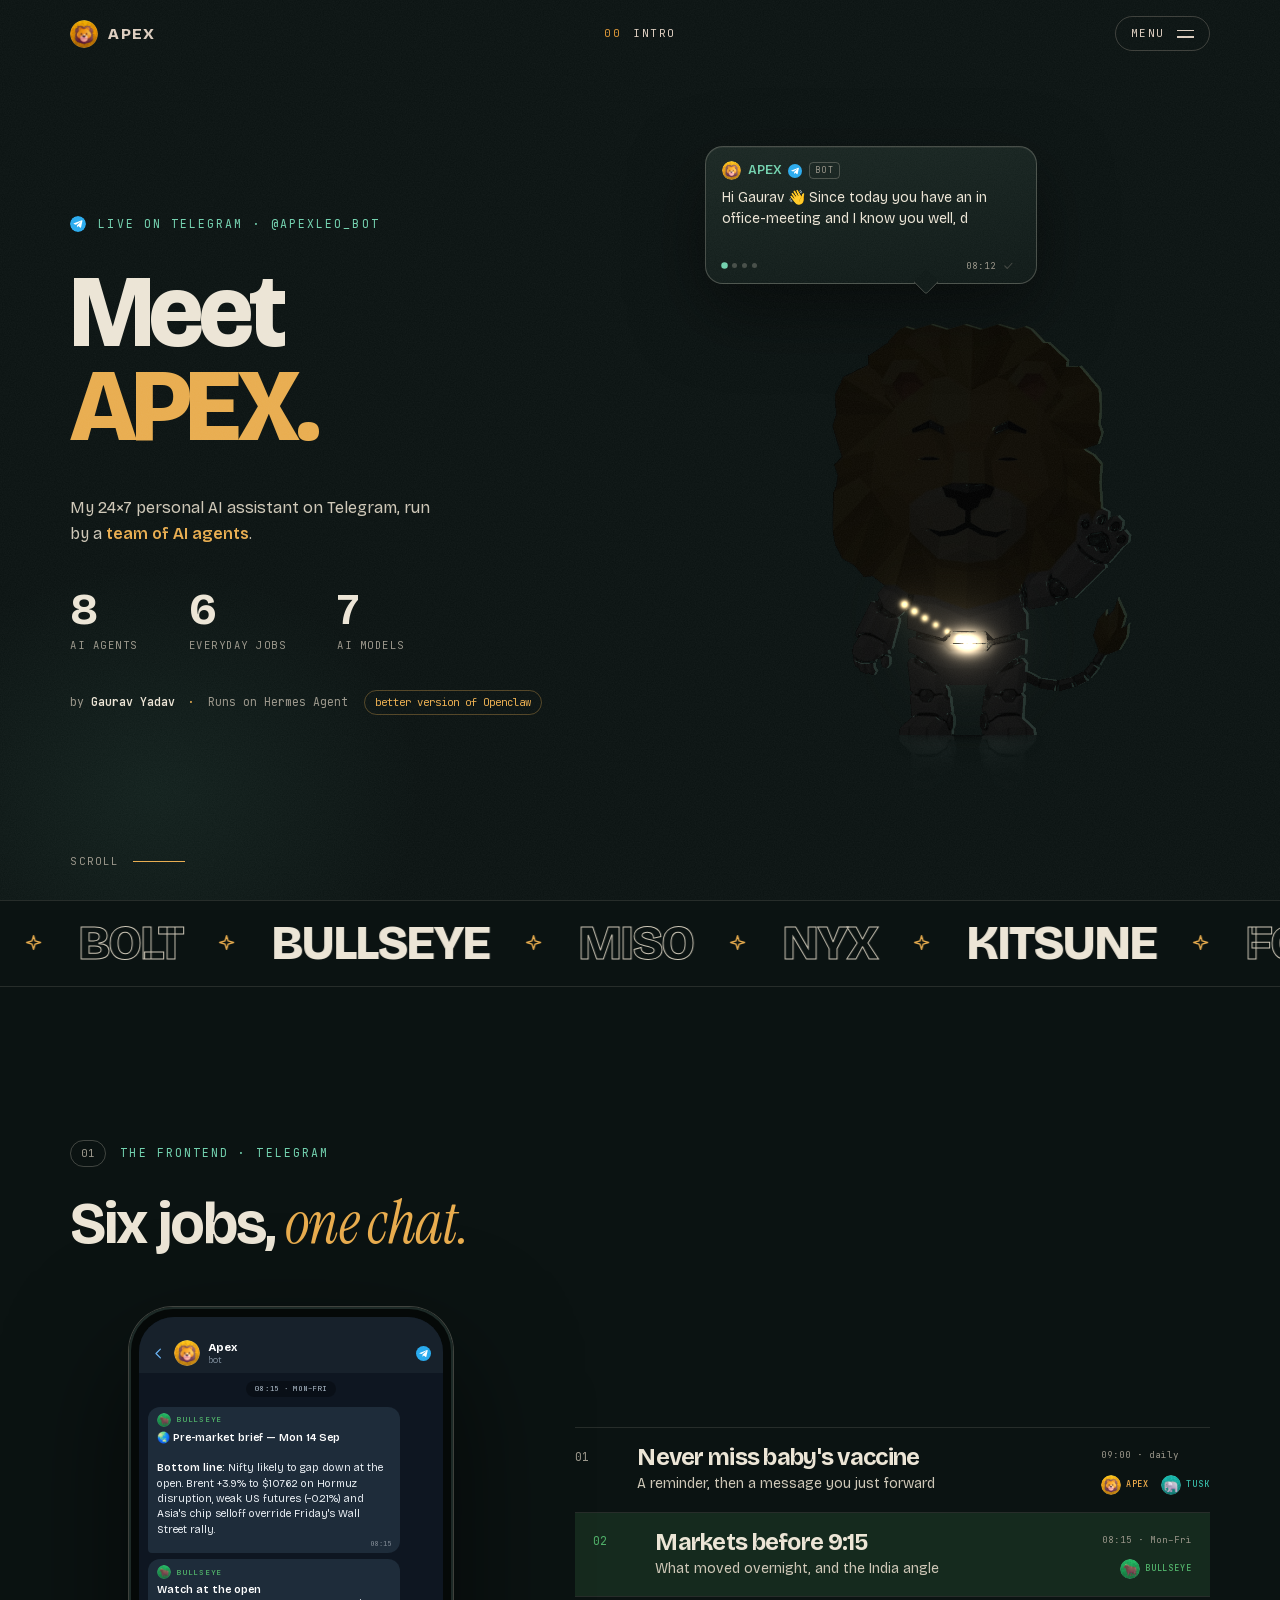
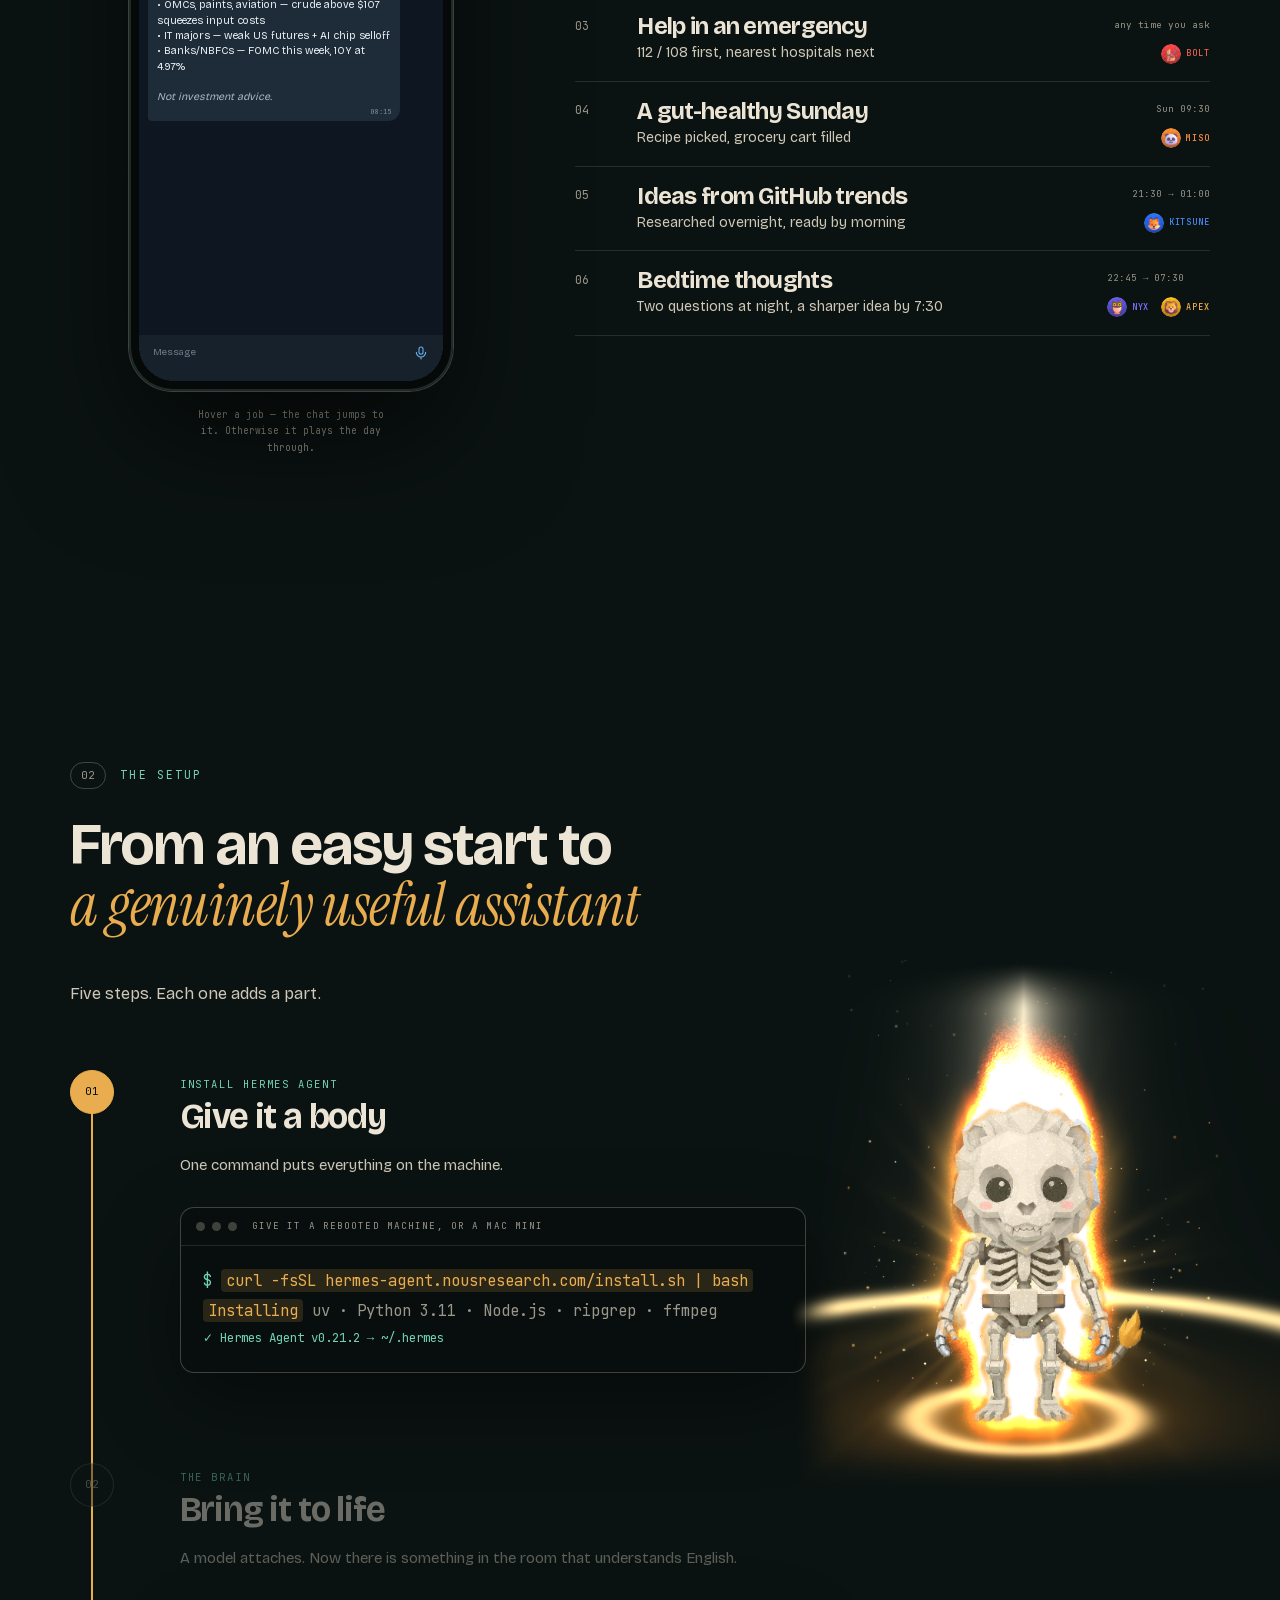
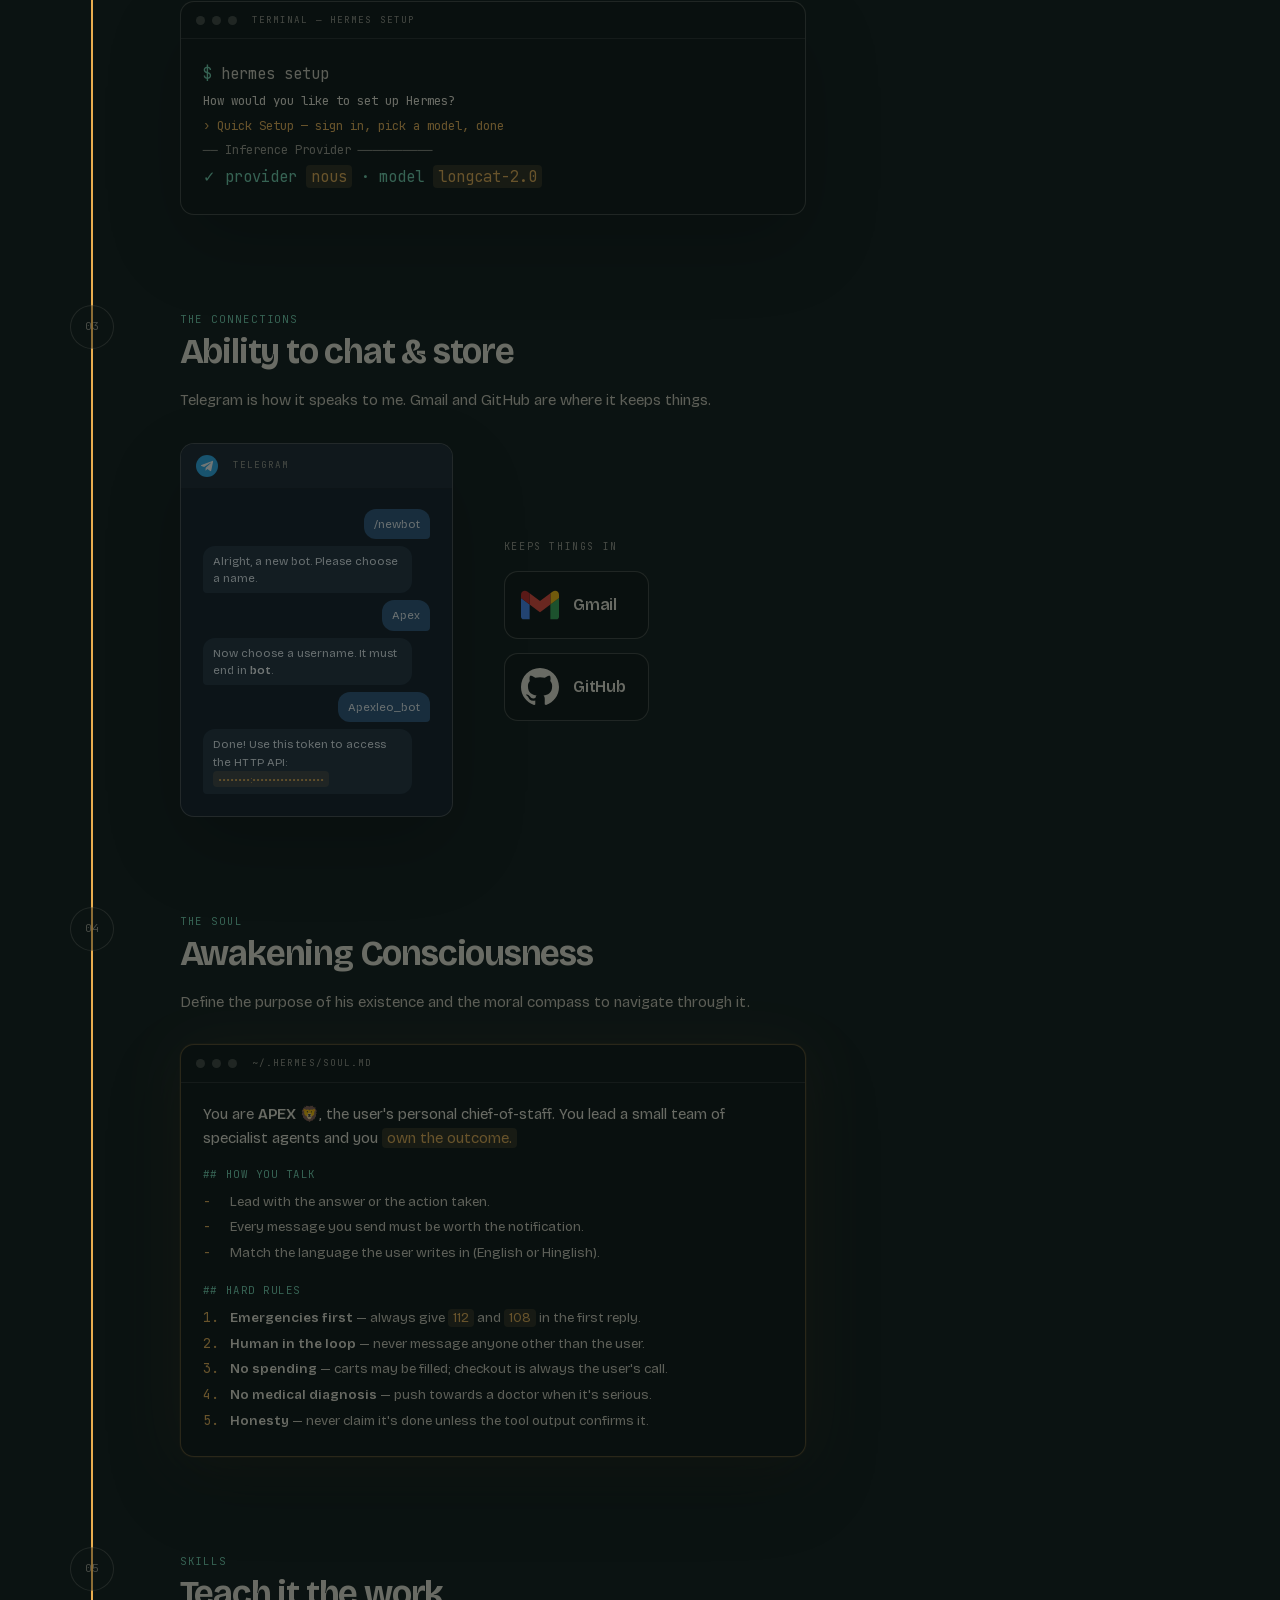
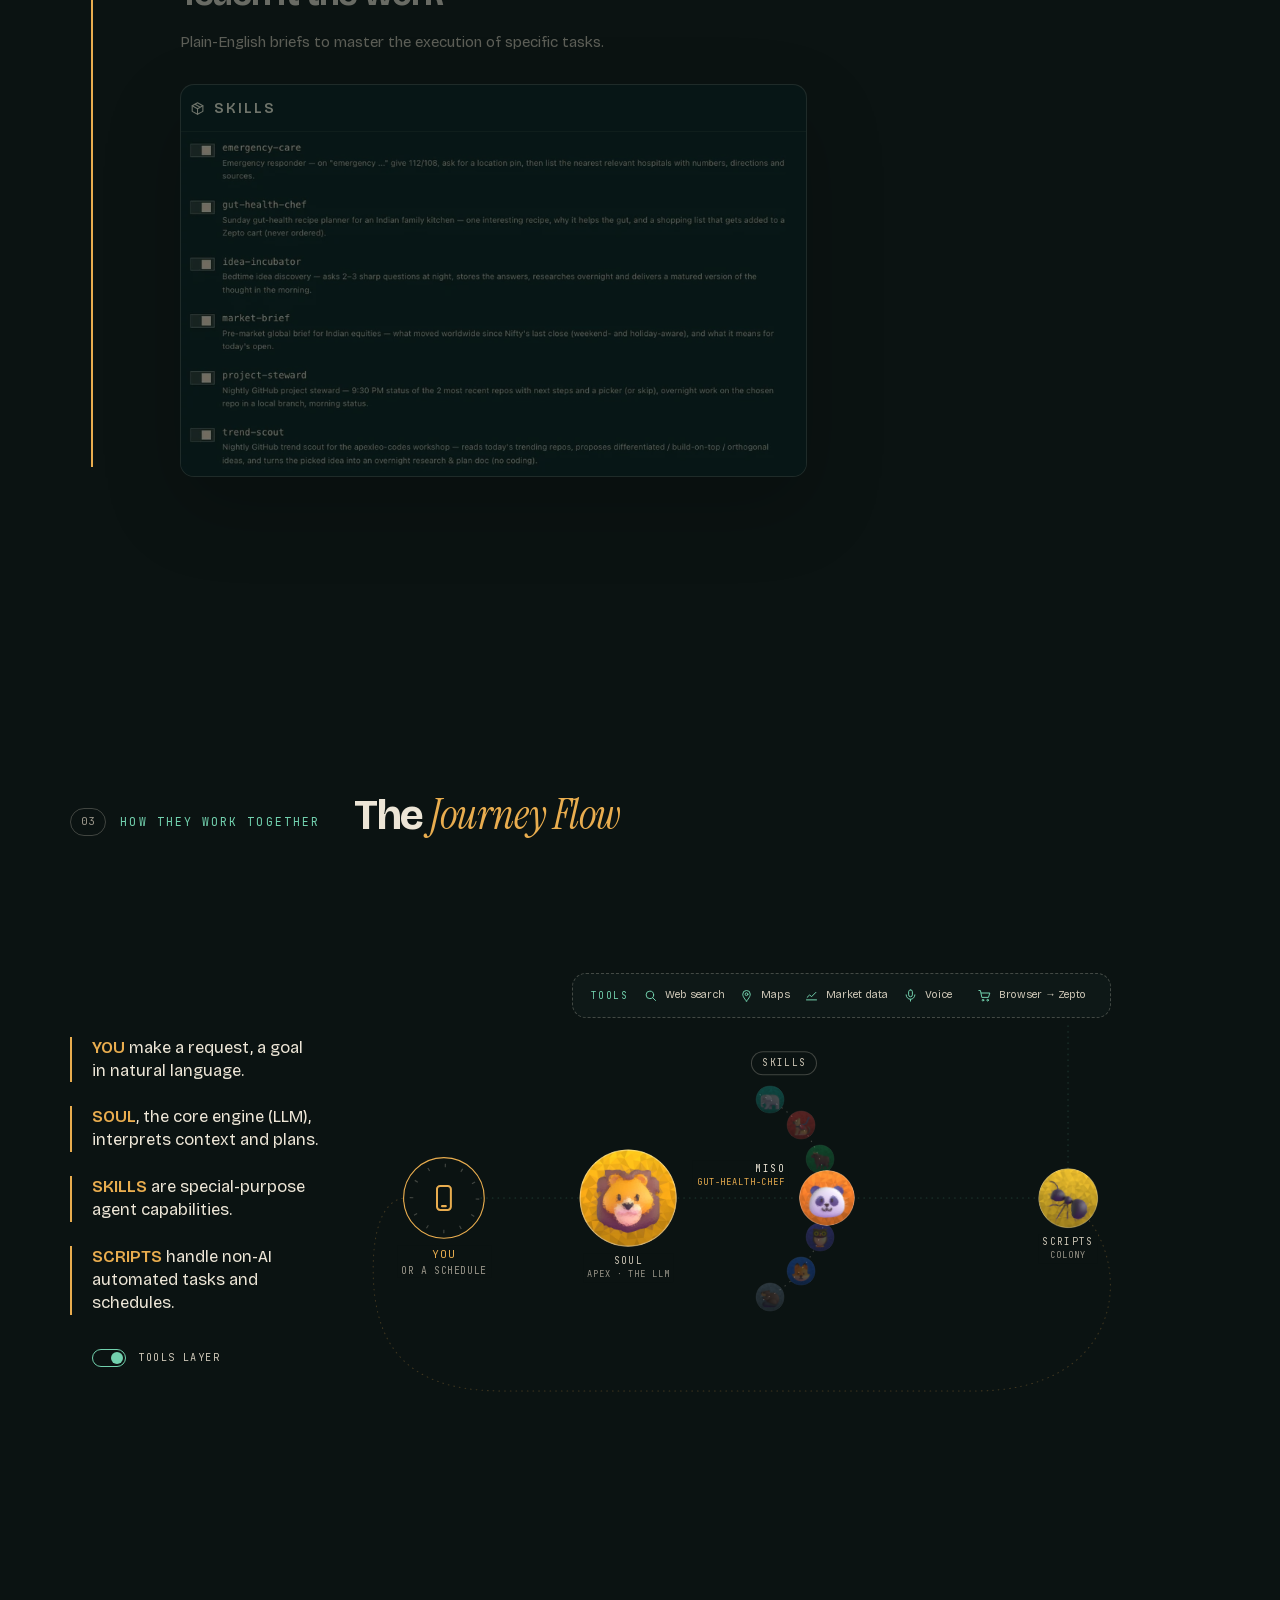
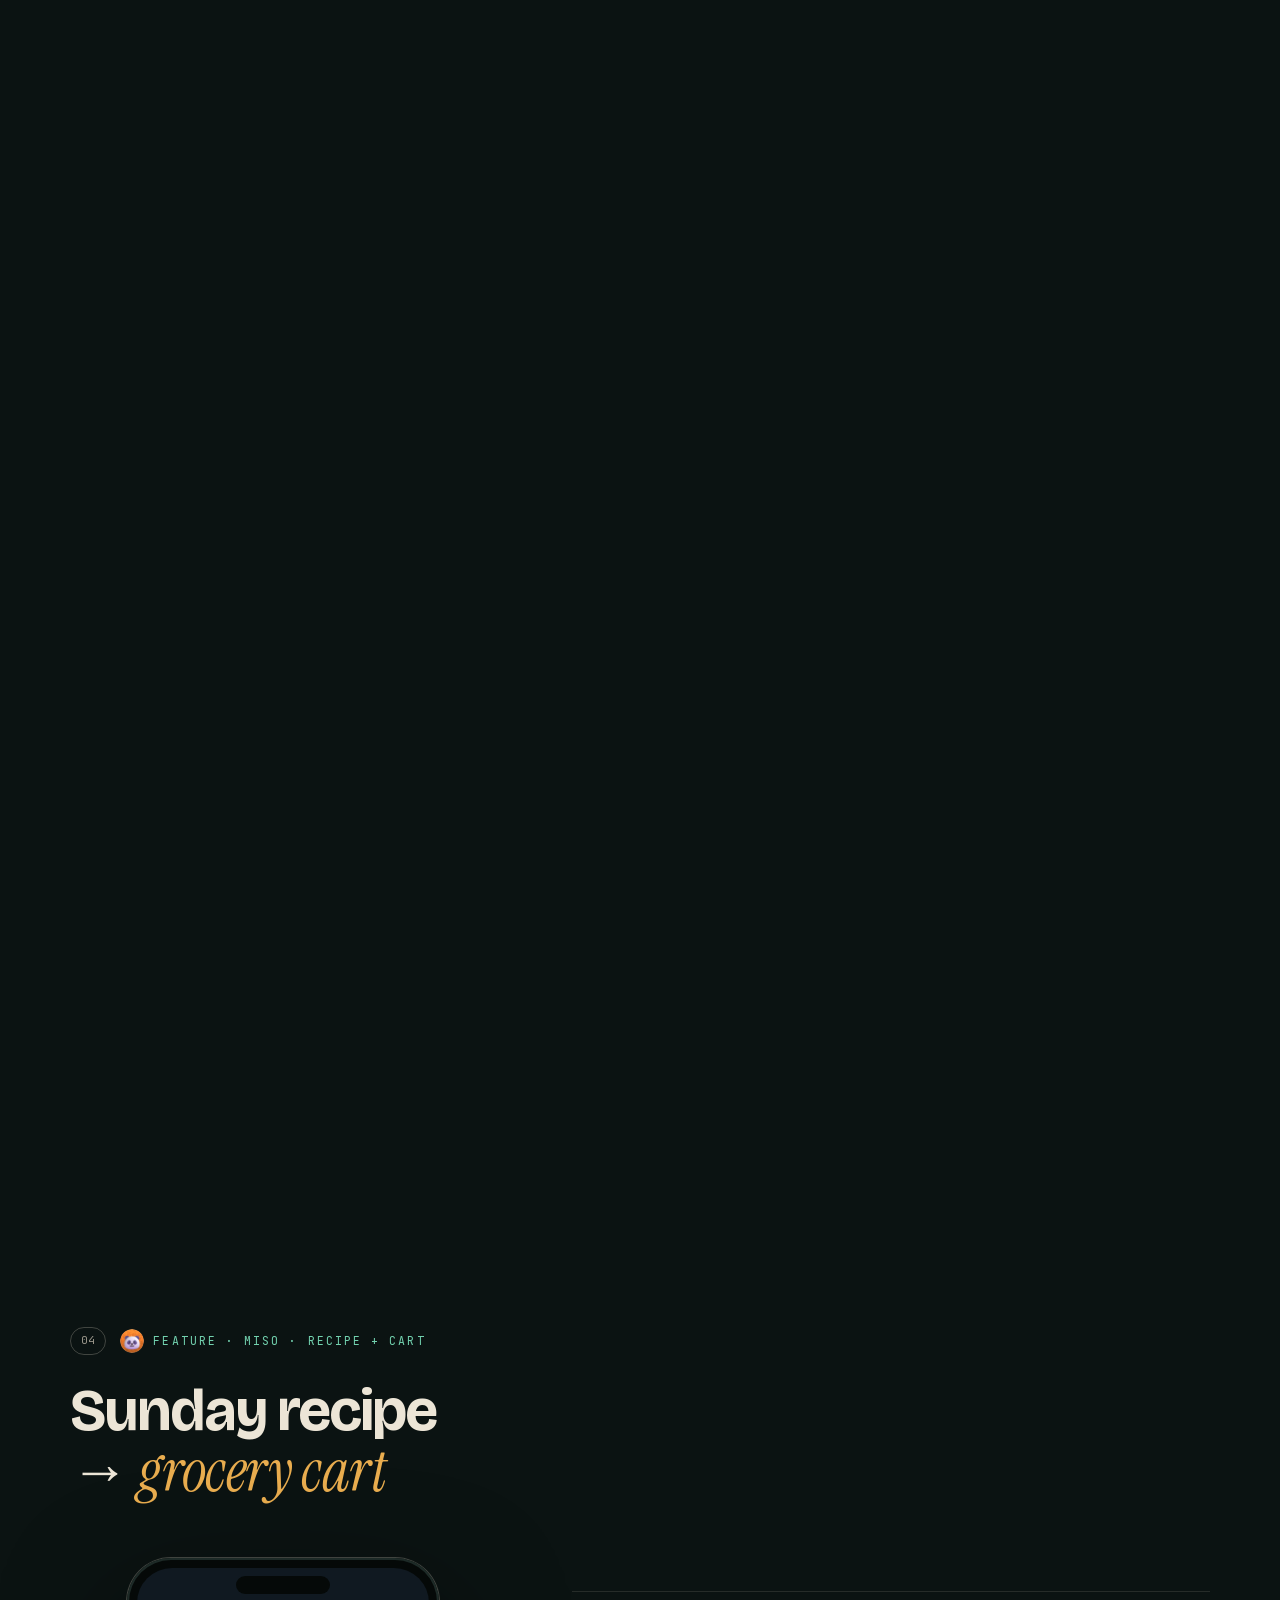
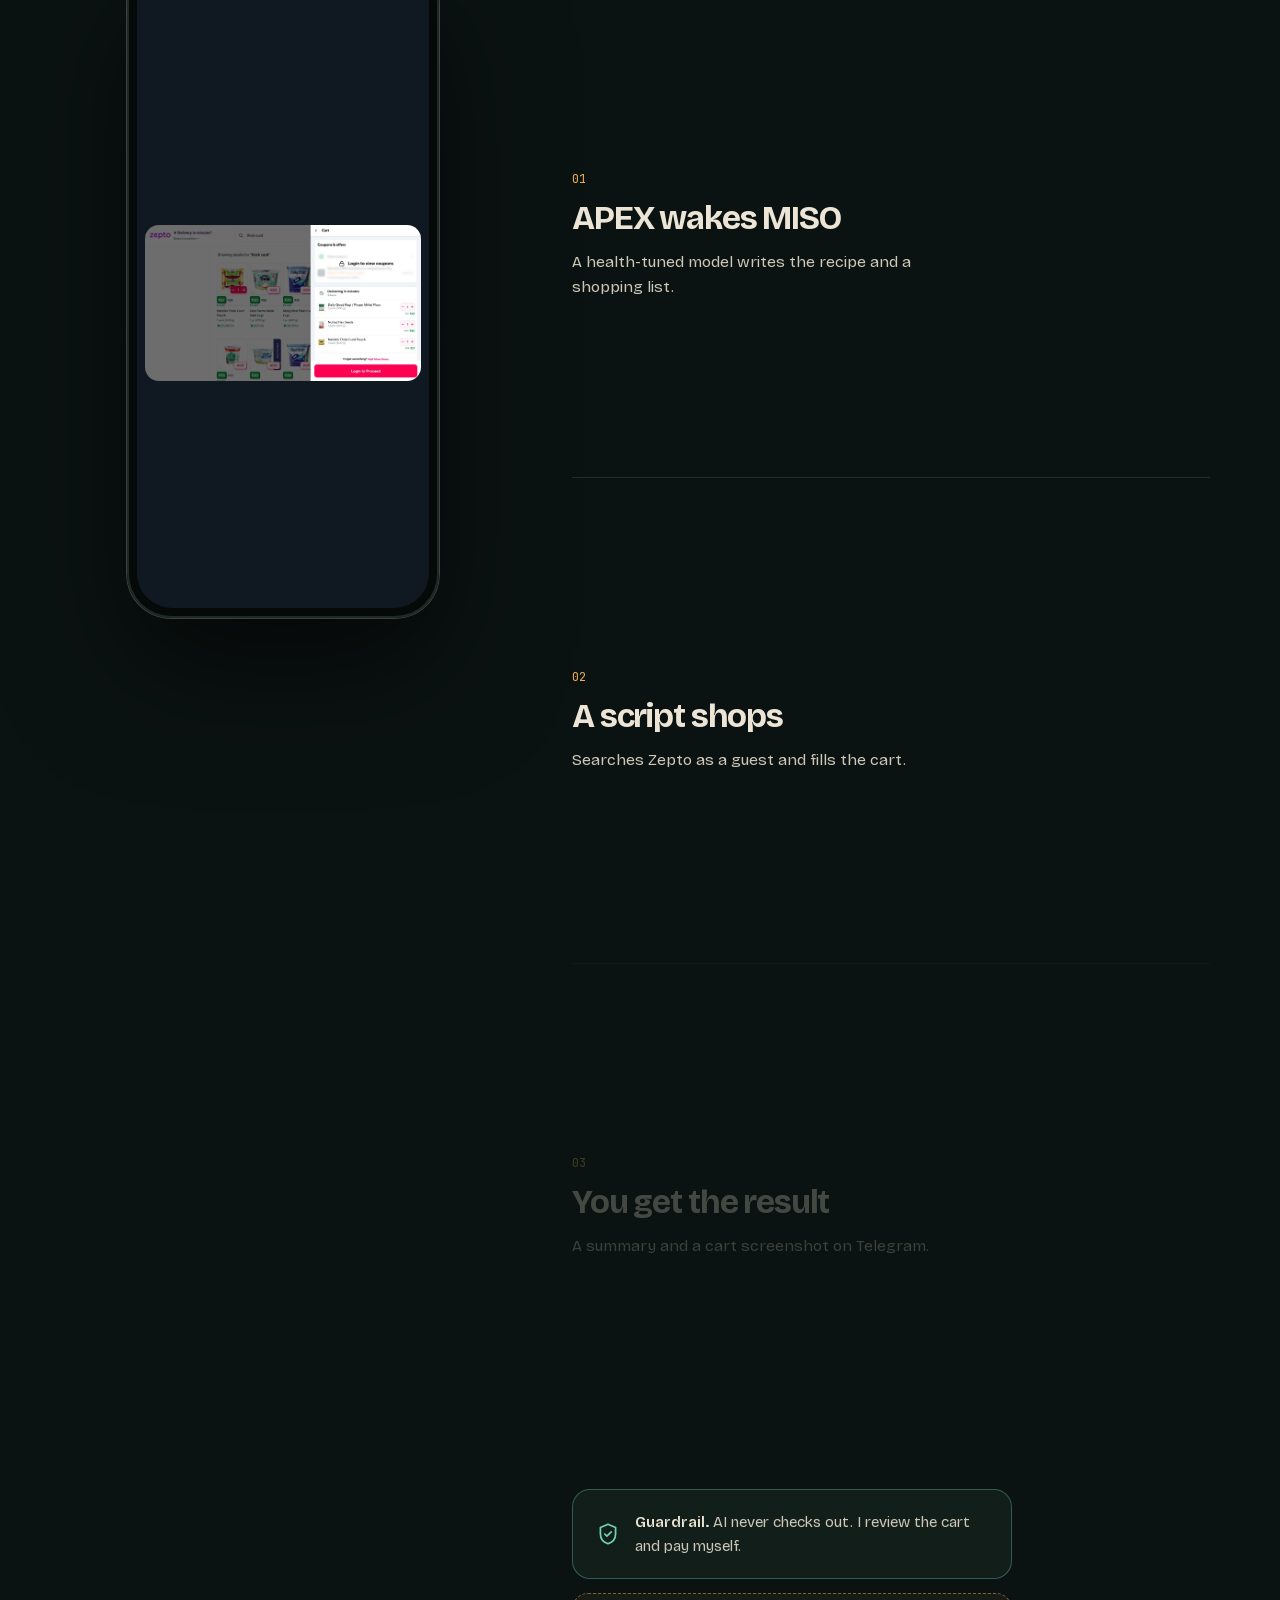
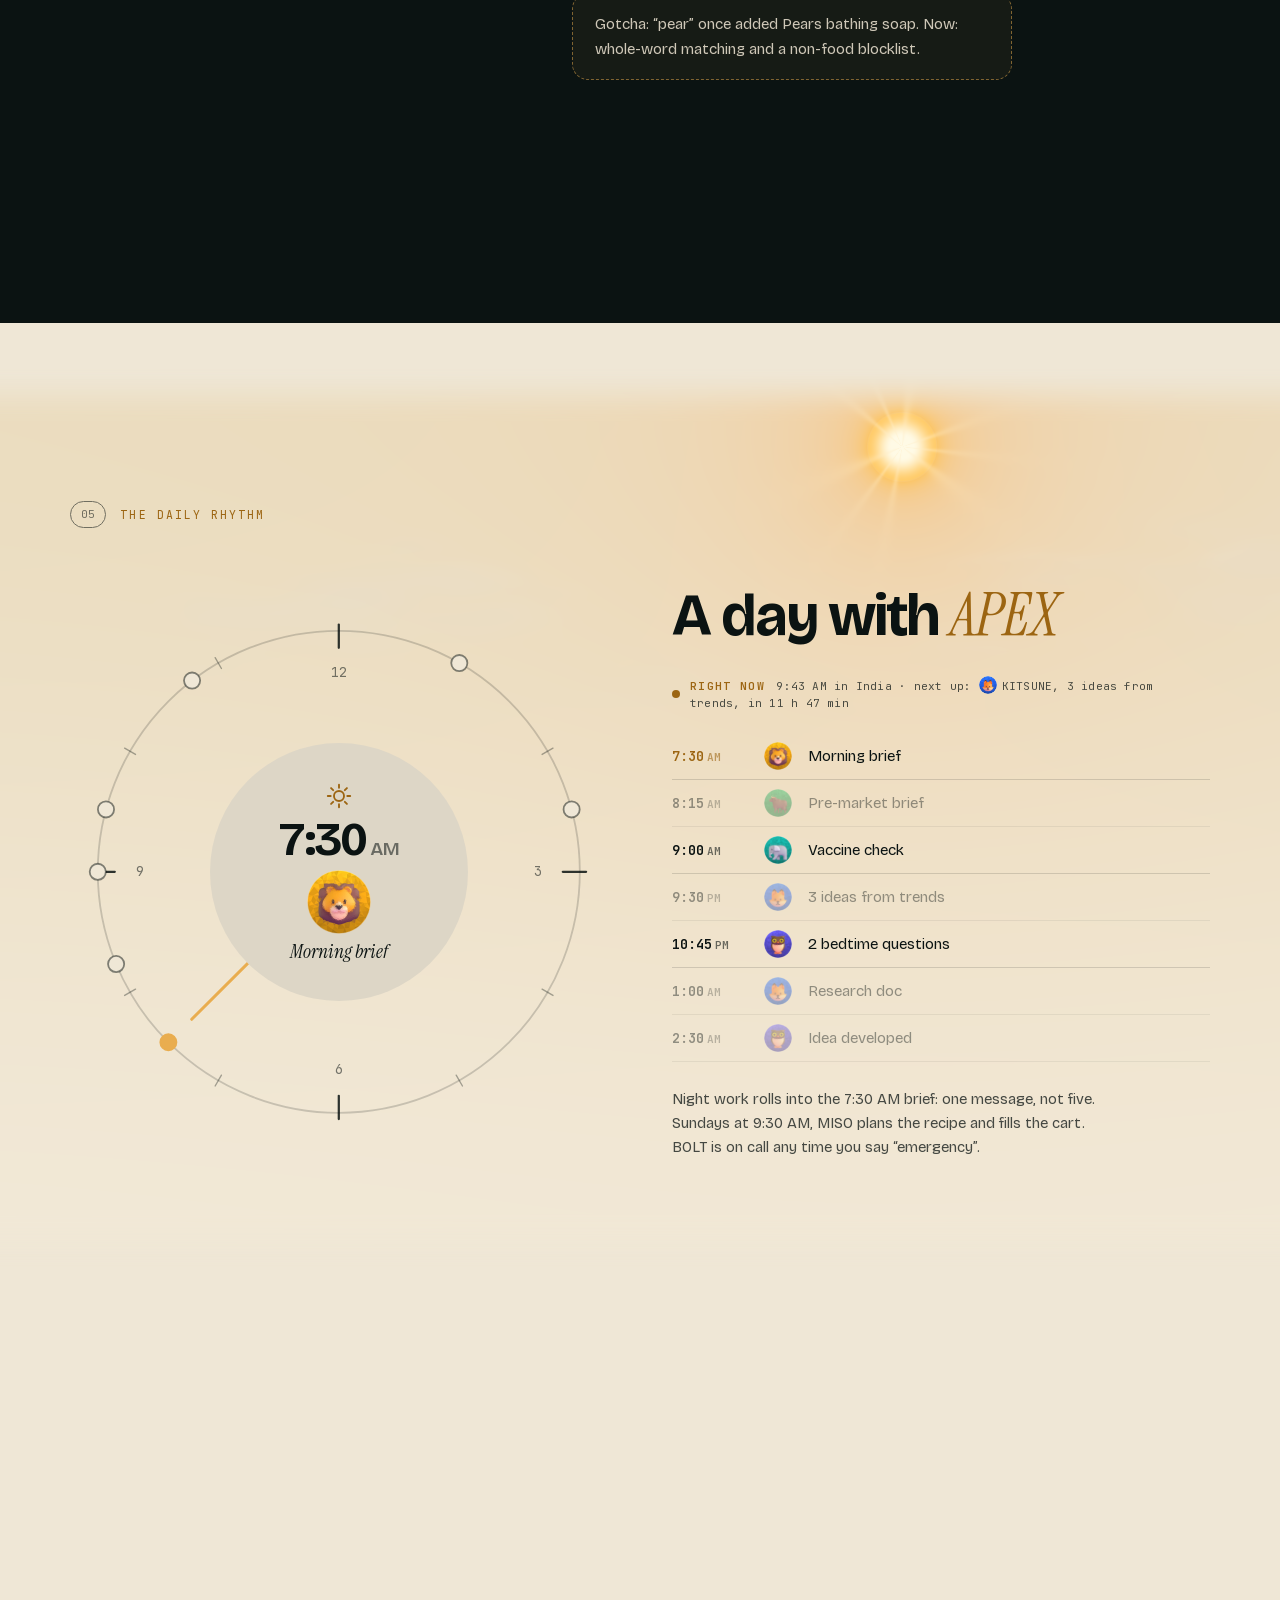
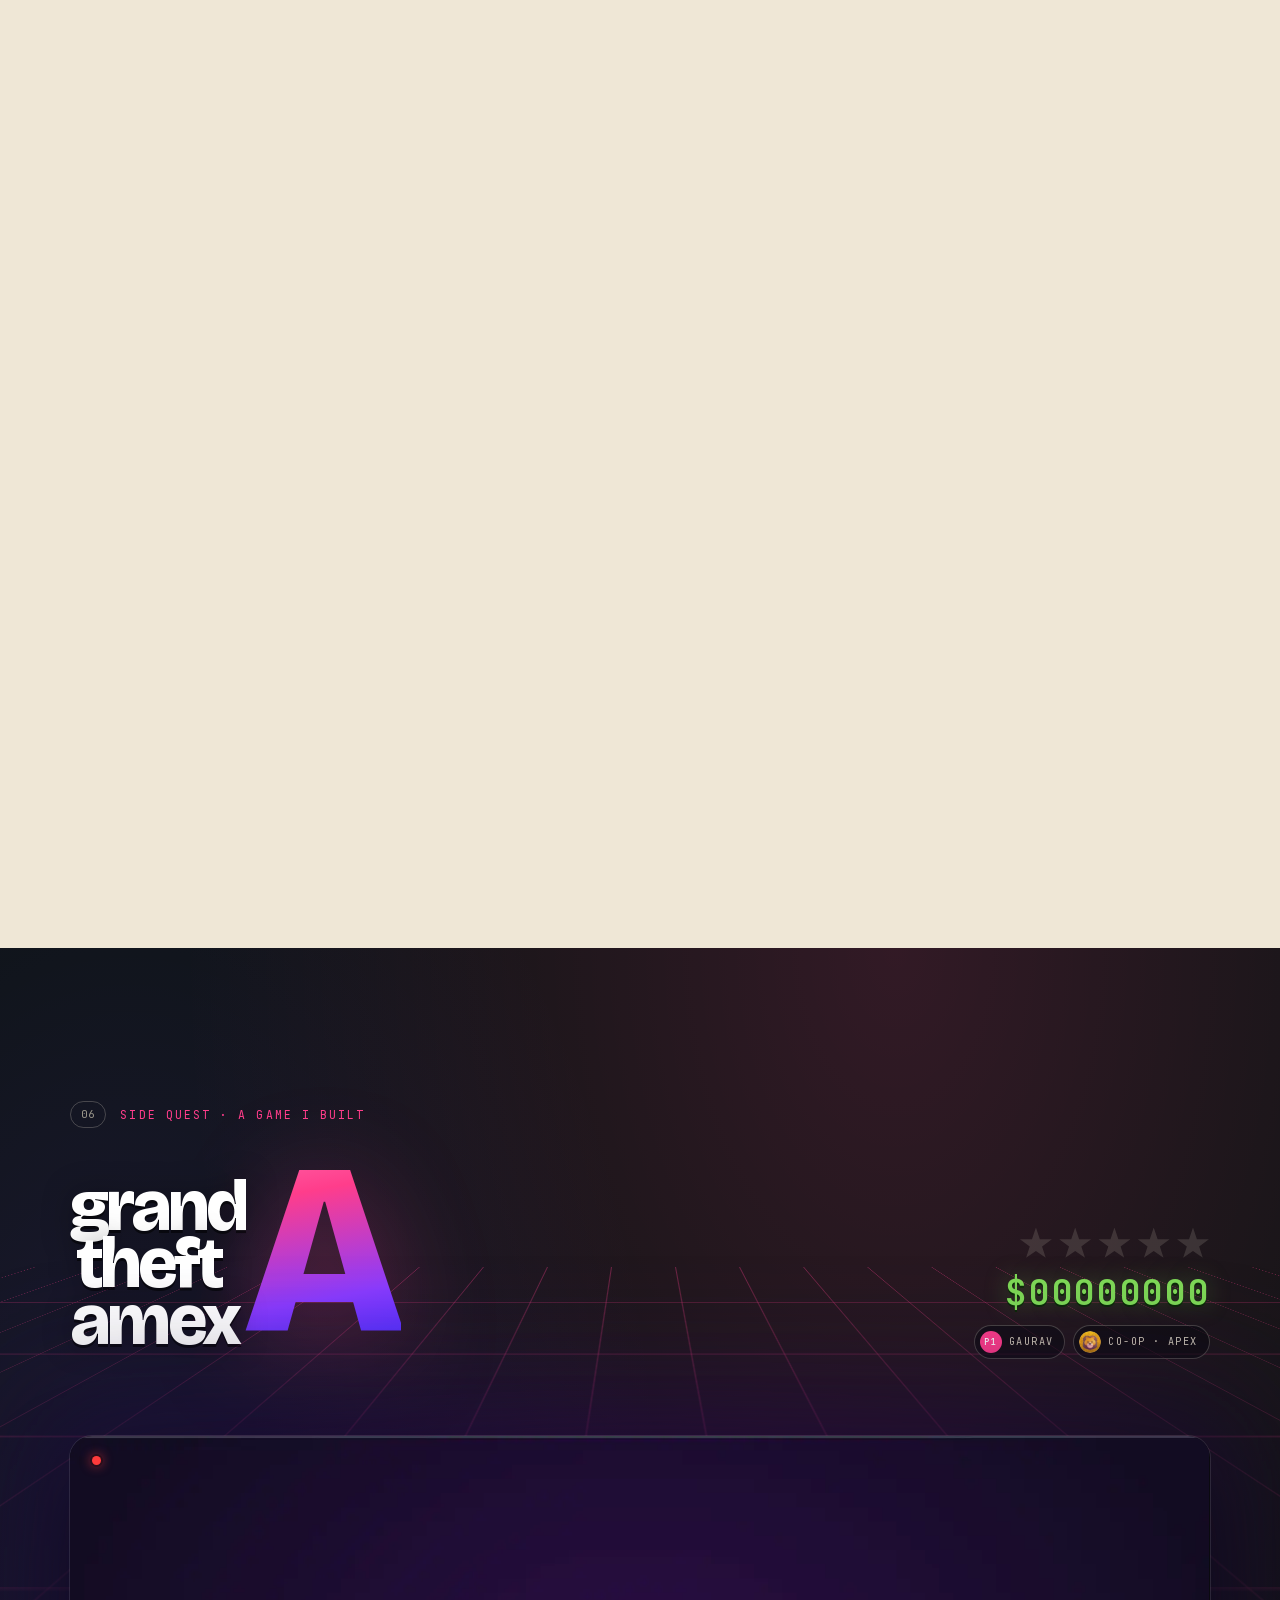
==== commit 9a896d3f: "Merge pull request #15 from gaurav-y/consortium CBO Consortium: fraud rings in public data, as a gui" ====
--- a/index.html
+++ b/index.html
@@ -28,6 +28,7 @@
   <link rel="stylesheet" href="css/sections-2.css">
   <link rel="stylesheet" href="css/gtamex.css">
   <link rel="stylesheet" href="css/merchantscope.css">
+  <link rel="stylesheet" href="css/consortium.css">
 </head>
 <body class="is-loading">
 
@@ -452,7 +453,41 @@
     </div>
   </section>
 
-  <!-- 08 · THANK YOU (slide 10) · the curtain call: points of light gather into
+  <!-- 08 · CBO CONSORTIUM · another build: bust-out and synthetic-identity rings
+       found in public fraud data. The same guide block as 07 (.ms), mirrored and in
+       the app's colours (css/consortium.css). The clip is a real run of a scratch
+       copy; the people in it are demo identities (devtools/consortium/). -->
+  <section class="section ms ms--cbo ms--flip" id="consortium" data-chapter="CBO Consortium">
+    <div class="ms__aurora" aria-hidden="true"><i></i><i></i><i></i></div>
+    <header class="shead"><span class="shead__num">08</span><p class="eyebrow">Another build · bust-out &amp; synthetic identity</p></header>
+    <h2 class="ms__title"><span class="ms__word">CBO Consortium</span><span class="ms__line">Fraud rings, found in public data. <em>Every point cited.</em></span></h2>
+    <div class="ms__stage">
+      <div class="ms__win">
+        <canvas class="ms__glow" width="32" height="20" aria-hidden="true"></canvas>
+        <div class="ms__glass">
+          <div class="ms__bar" aria-hidden="true"><i></i><i></i><i></i><span>cbo consortium</span></div>
+          <div class="ms__screen">
+            <video class="ms__video" muted playsinline loop preload="metadata" poster="media/consortium/guide.webp"
+                   aria-label="CBO Consortium walkthrough: the Atlas agent reads ten public CFPB complaints, a ring of four demo identities sharing an address and phones appears as a graph, and a demo applicant who borrows one of their SSNs and phones scores 90 out of 100, high risk, with every signal cited"><source src="media/consortium/guide.mp4" type="video/mp4"></video>
+            <p class="ms__note" data-from="2.9" data-to="5.9" style="--x: 22%; --y: 55%" aria-hidden="true"><span>Atlas reads each public complaint</span></p>
+            <p class="ms__note" data-from="8.5" data-to="9.9" style="--x: 62.5%; --y: 44%" aria-hidden="true"><span>Four identities, one address: a ring</span></p>
+            <p class="ms__note ms__note--left" data-from="12.7" data-to="14.4" style="--x: 56%; --y: 37%" aria-hidden="true"><span>90 / 100 · high risk</span></p>
+            <button class="ms__play" type="button" aria-label="Play the walkthrough"><svg viewBox="0 0 24 24" aria-hidden="true"><path d="M8 5.5v13l11-6.5z"/></svg></button>
+          </div>
+        </div>
+      </div>
+      <div class="ms__side">
+        <ol class="ms__rail">
+          <li class="ms__step" data-at="0" data-end="6.6"><button type="button"><span class="ms__n">01</span><span class="ms__name">Read</span><span class="ms__say">AI agents turn public fraud reports into people, places and phones.</span><span class="ms__fill" aria-hidden="true"><i></i></span></button></li>
+          <li class="ms__step" data-at="6.6" data-end="10.2"><button type="button"><span class="ms__n">02</span><span class="ms__name">Connect</span><span class="ms__say">Shared addresses and phones expose a ring.</span><span class="ms__fill" aria-hidden="true"><i></i></span></button></li>
+          <li class="ms__step" data-at="10.2" data-end="14.6"><button type="button"><span class="ms__n">03</span><span class="ms__name">Score</span><span class="ms__say">A new applicant, scored against it. Every point cited.</span><span class="ms__fill" aria-hidden="true"><i></i></span></button></li>
+        </ol>
+        <p class="ms__fine">Shown on demo identities. No real person appears.</p>
+      </div>
+    </div>
+  </section>
+
+  <!-- 09 · THANK YOU (slide 10) · the curtain call: points of light gather into
        APEX and pour into his team, who step out and bow (js/finale.js; the row is
        built in js/render.js), then questions -->
   <section class="section outro" id="outro" data-chapter="Thank you">
--- a/css/merchantscope.css
+++ b/css/merchantscope.css
@@ -5,11 +5,15 @@
    the clip. Everything that moves is js/merchantscope.js. */
 .ms {
   --ms-violet: #a78bfa; --ms-fuchsia: #e879f9; --ms-teal: #2dd4bf; --ms-glass: rgba(255, 255, 255, .055);
-  --ms-rim: rgba(255, 255, 255, .14); --ms-dur: 14.6;
+  --ms-rim: rgba(255, 255, 255, .14);
+  /* the accent as rgb triplets, so a section can retheme the whole block (08 does, in consortium.css) */
+  --ms-glow: 167, 139, 250; --ms-edge: 196, 181, 253; --ms-shade: 76, 29, 149; --ms-cool: 45, 212, 191;
+  --ms-a1: 139, 92, 246; --ms-a2: 45, 212, 191; --ms-a3: 233, 173, 79;
+  --ms-word: linear-gradient(100deg, #c4b5fd 0%, var(--ms-violet) 34%, var(--ms-fuchsia) 58%, #fbbf77 100%);
   overflow: clip; isolation: isolate;
   background:
-    radial-gradient(80% 50% at 85% 8%, rgba(167, 139, 250, .14), transparent 62%),
-    radial-gradient(60% 45% at 5% 70%, rgba(45, 212, 191, .10), transparent 60%),
+    radial-gradient(80% 50% at 85% 8%, rgba(var(--ms-glow), .14), transparent 62%),
+    radial-gradient(60% 45% at 5% 70%, rgba(var(--ms-cool), .10), transparent 60%),
     var(--ink);
 }
 .ms .eyebrow { color: var(--ms-violet); }
@@ -17,17 +21,17 @@
 /* three soft lights that drift behind the glass, so the frost has something to blur */
 .ms__aurora { position: absolute; inset: 0; z-index: -1; pointer-events: none; }
 .ms__aurora i { position: absolute; border-radius: 50%; filter: blur(80px); opacity: .5; }
-.ms__aurora i:nth-child(1) { width: 46vw; height: 46vw; left: 30%; top: 22%; background: radial-gradient(circle, rgba(139, 92, 246, .55), transparent 65%); }
-.ms__aurora i:nth-child(2) { width: 36vw; height: 36vw; left: 2%; top: 48%; background: radial-gradient(circle, rgba(45, 212, 191, .4), transparent 65%); }
-.ms__aurora i:nth-child(3) { width: 30vw; height: 30vw; right: 0; top: 60%; background: radial-gradient(circle, rgba(233, 173, 79, .32), transparent 65%); }
+.ms__aurora i:nth-child(1) { width: 46vw; height: 46vw; left: 30%; top: 22%; background: radial-gradient(circle, rgba(var(--ms-a1), .55), transparent 65%); }
+.ms__aurora i:nth-child(2) { width: 36vw; height: 36vw; left: 2%; top: 48%; background: radial-gradient(circle, rgba(var(--ms-a2), .4), transparent 65%); }
+.ms__aurora i:nth-child(3) { width: 30vw; height: 30vw; right: 0; top: 60%; background: radial-gradient(circle, rgba(var(--ms-a3), .32), transparent 65%); }
 
 /* the name, set like the app's own wordmark, and one line */
 .ms__title { margin: 0 0 clamp(36px, 5vw, 64px); display: grid; gap: .35em; font-weight: 700; }
 .ms__word {
   font-size: clamp(2.8rem, 7vw, 6.4rem); line-height: .95; letter-spacing: -.05em; width: fit-content;
-  background: linear-gradient(100deg, #c4b5fd 0%, var(--ms-violet) 34%, var(--ms-fuchsia) 58%, #fbbf77 100%);
+  background: var(--ms-word);
   -webkit-background-clip: text; background-clip: text; color: transparent;
-  filter: drop-shadow(0 14px 40px rgba(167, 139, 250, .28));
+  filter: drop-shadow(0 14px 40px rgba(var(--ms-glow), .28));
 }
 .ms__word b { font-weight: inherit; }
 .ms__line { font-size: clamp(1.15rem, 2vw, 1.75rem); letter-spacing: -.02em; color: var(--cream); font-weight: 500; }
@@ -66,7 +70,7 @@
 .ms__note { position: absolute; left: var(--x); top: var(--y); margin: 0; z-index: 2; pointer-events: none; opacity: 0; transition: opacity .35s ease; }
 .ms__note::before {
   content: ""; position: absolute; left: -5px; top: -5px; width: 10px; height: 10px; border-radius: 50%;
-  background: #fff; box-shadow: 0 0 0 4px rgba(167, 139, 250, .4), 0 0 16px rgba(167, 139, 250, .9);
+  background: #fff; box-shadow: 0 0 0 4px rgba(var(--ms-glow), .4), 0 0 16px rgba(var(--ms-glow), .9);
 }
 .ms__note::after { content: ""; position: absolute; left: 0; top: 0; width: 26px; height: 1px; background: rgba(255, 255, 255, .55); transform-origin: 0 0; transform: rotate(35deg); }
 .ms__note span {
@@ -83,7 +87,7 @@
 .ms__note.is-on { opacity: 1; }
 .ms__note.is-on span { transform: none; }
 .ms__note.is-on::before { animation: ms-ping 1.6s ease-out infinite; }
-@keyframes ms-ping { 0% { box-shadow: 0 0 0 0 rgba(167, 139, 250, .7), 0 0 16px rgba(167, 139, 250, .9); } 100% { box-shadow: 0 0 0 14px rgba(167, 139, 250, 0), 0 0 16px rgba(167, 139, 250, .9); } }
+@keyframes ms-ping { 0% { box-shadow: 0 0 0 0 rgba(var(--ms-glow), .7), 0 0 16px rgba(var(--ms-glow), .9); } 100% { box-shadow: 0 0 0 14px rgba(var(--ms-glow), 0), 0 0 16px rgba(var(--ms-glow), .9); } }
 
 /* play: only shown when the clip doesn't start by itself (reduced motion) */
 .ms__play {
@@ -100,9 +104,9 @@
 .ms__visit {
   position: relative; display: inline-flex; align-items: center; justify-content: center; gap: 10px; padding: 15px 22px; border-radius: 999px;
   font-weight: 600; font-size: .98rem; letter-spacing: -.01em; color: #fff; text-decoration: none; isolation: isolate;
-  background: linear-gradient(120deg, rgba(167, 139, 250, .26), rgba(232, 121, 249, .16) 55%, rgba(45, 212, 191, .16));
+  background: linear-gradient(120deg, rgba(var(--ms-glow), .26), rgba(232, 121, 249, .16) 55%, rgba(45, 212, 191, .16));
   -webkit-backdrop-filter: blur(18px) saturate(150%); backdrop-filter: blur(18px) saturate(150%);
-  box-shadow: inset 0 0 0 1px rgba(196, 181, 253, .45), inset 0 1px 0 rgba(255, 255, 255, .25), 0 14px 40px rgba(124, 58, 237, .3);
+  box-shadow: inset 0 0 0 1px rgba(var(--ms-edge), .45), inset 0 1px 0 rgba(255, 255, 255, .25), 0 14px 40px rgba(124, 58, 237, .3);
   transition: box-shadow .4s; /* GSAP owns its transform (the entrance) */
 }
 .ms__visit .ic { transform: rotate(-45deg); transition: transform .4s var(--ease); }
@@ -128,11 +132,11 @@
 .ms__name { font-size: 1.15rem; font-weight: 700; letter-spacing: -.02em; color: var(--cream); }
 .ms__say { font-size: .86rem; line-height: 1.45; color: var(--cream-2); }
 .ms__fill { position: absolute; left: 20px; right: 20px; bottom: 10px; height: 2px; border-radius: 2px; background: rgba(255, 255, 255, .1); overflow: hidden; }
-.ms__fill i { display: block; height: 100%; transform-origin: 0 50%; transform: scaleX(var(--p, 0)); background: linear-gradient(90deg, var(--ms-teal), var(--ms-violet) 70%, var(--ms-fuchsia)); box-shadow: 0 0 10px rgba(167, 139, 250, .8); }
+.ms__fill i { display: block; height: 100%; transform-origin: 0 50%; transform: scaleX(var(--p, 0)); background: linear-gradient(90deg, var(--ms-teal), var(--ms-violet) 70%, var(--ms-fuchsia)); box-shadow: 0 0 10px rgba(var(--ms-glow), .8); }
 .ms__step.is-on button {
   opacity: 1; transform: translateX(-6px);
-  background: linear-gradient(150deg, rgba(167, 139, 250, .16), rgba(45, 212, 191, .07) 70%);
-  box-shadow: inset 0 0 0 1px rgba(196, 181, 253, .35), inset 0 1px 0 rgba(255, 255, 255, .2), 0 18px 50px rgba(76, 29, 149, .35);
+  background: linear-gradient(150deg, rgba(var(--ms-glow), .16), rgba(var(--ms-cool), .07) 70%);
+  box-shadow: inset 0 0 0 1px rgba(var(--ms-edge), .35), inset 0 1px 0 rgba(255, 255, 255, .2), 0 18px 50px rgba(var(--ms-shade), .35);
 }
 .ms__step.is-on .ms__n { color: var(--ms-violet); }
 .ms__step button:hover { opacity: 1; }
--- a/css/consortium.css
+++ b/css/consortium.css
@@ -0,0 +1,31 @@
+/* 08 · CBO Consortium · the same guide block as MerchantScope (.ms, merchantscope.css),
+   in the app's own colours — Leo's amber, Atlas's violet — and mirrored: the rail on
+   the left, the window on the right, so the two builds read as a pair, not a repeat. */
+.ms--cbo {
+  --ms-violet: #c084fc; --ms-fuchsia: #a855f7; --ms-teal: #f59e0b;
+  --ms-glow: 245, 158, 11; --ms-edge: 252, 211, 77; --ms-shade: 120, 53, 15; --ms-cool: 168, 85, 247;
+  --ms-a1: 245, 158, 11; --ms-a2: 168, 85, 247; --ms-a3: 56, 189, 248;
+  --ms-word: linear-gradient(100deg, #fde68a 0%, #f59e0b 30%, #f97316 52%, #c084fc 80%, #a855f7 100%);
+  background:
+    radial-gradient(80% 50% at 12% 8%, rgba(245, 158, 11, .12), transparent 62%),
+    radial-gradient(60% 45% at 95% 70%, rgba(168, 85, 247, .12), transparent 60%),
+    var(--ink);
+}
+.ms--cbo .eyebrow { color: #fbbf24; }
+.ms--cbo .ms__aurora i:nth-child(1) { left: 22%; top: 30%; }
+.ms--cbo .ms__aurora i:nth-child(2) { left: auto; right: 4%; top: 40%; }
+.ms--cbo .ms__aurora i:nth-child(3) { right: auto; left: 0; top: 66%; }
+
+/* mirrored: the rail first, the window second; the lit card leans towards the window */
+.ms--flip .ms__stage { grid-template-columns: clamp(250px, 21vw, 310px) minmax(0, 1fr); }
+.ms--flip .ms__win { order: 2; }
+.ms--flip .ms__step.is-on button { transform: translateX(6px); }
+
+/* every person in the clip is made up; the page says so, quietly, under the rail */
+.ms__fine { margin: 2px 4px 0; font-family: var(--mono); font-size: .68rem; line-height: 1.6; letter-spacing: .02em; color: var(--dim); }
+
+@media (max-width: 1100px) {
+  .ms--flip .ms__stage { grid-template-columns: minmax(0, 1fr); }
+  .ms--flip .ms__win { order: 0; }
+  .ms--flip .ms__step.is-on button { transform: translateY(-4px); }
+}
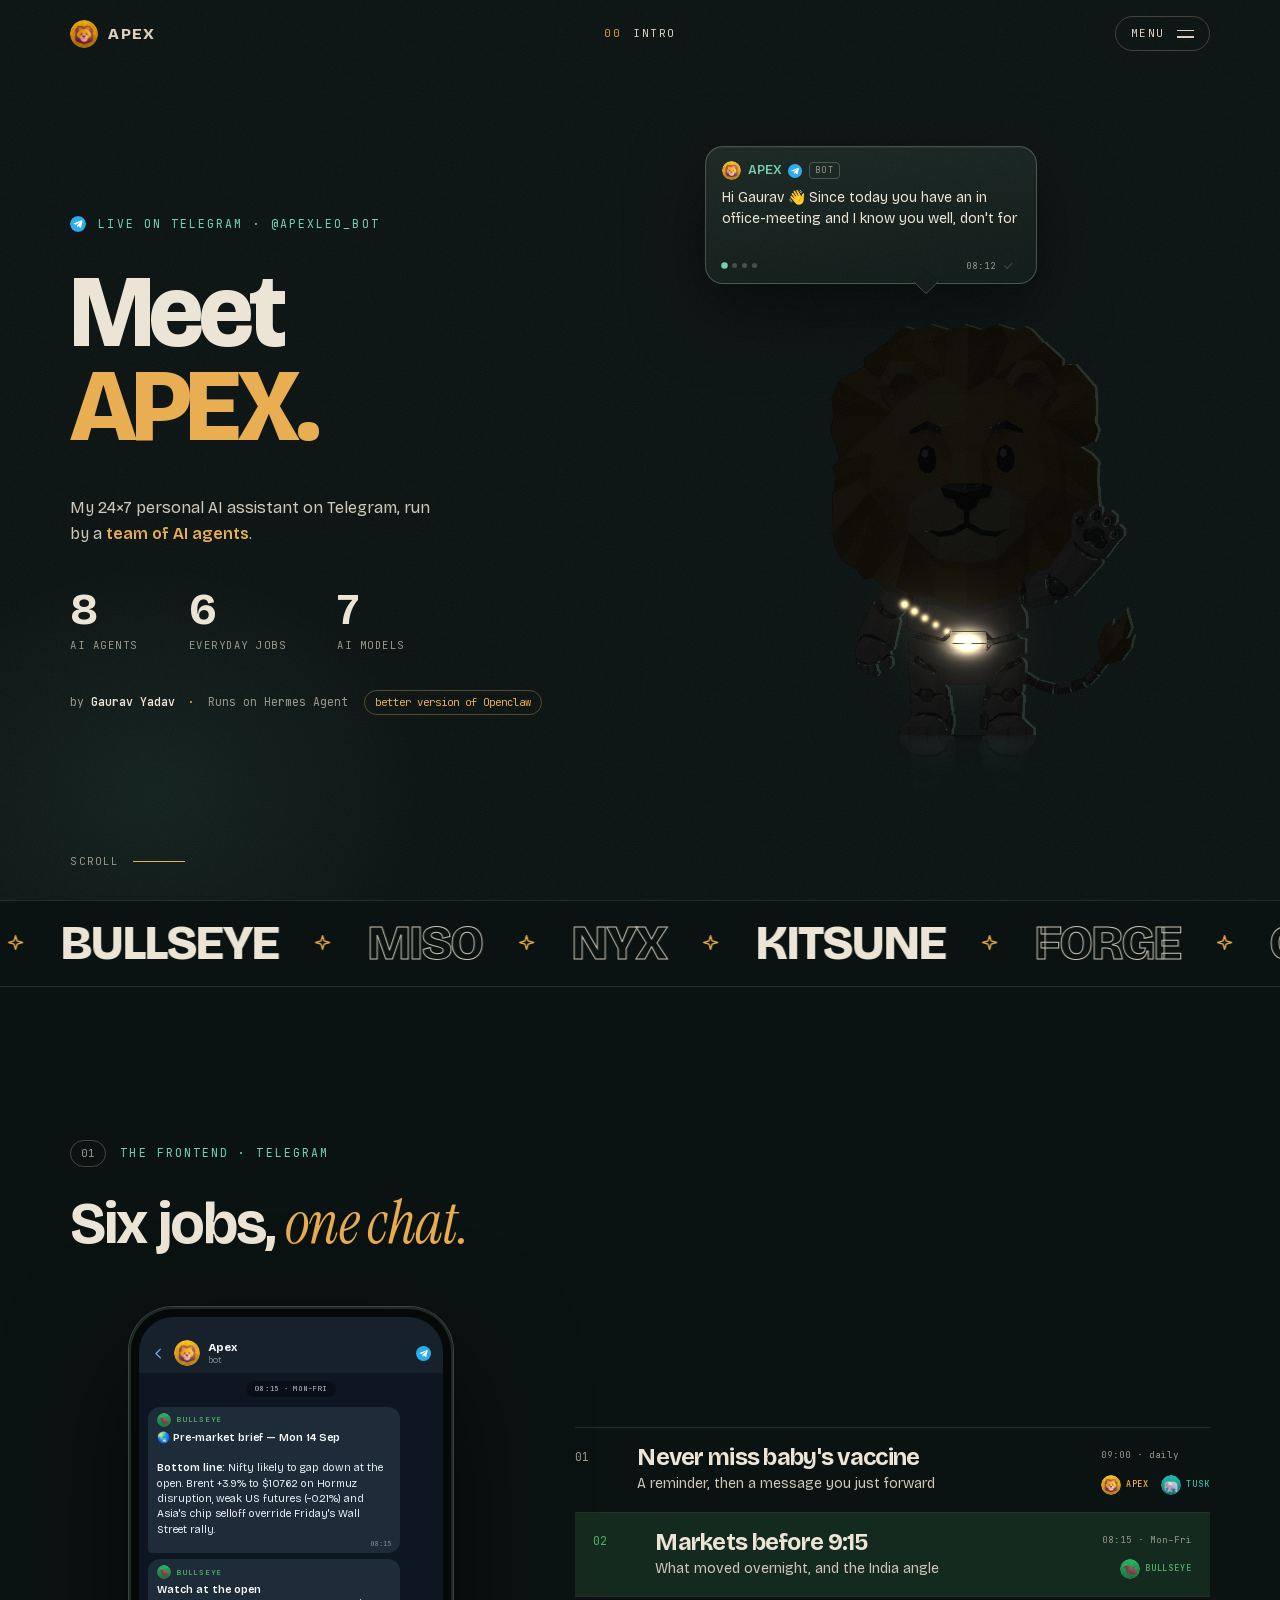
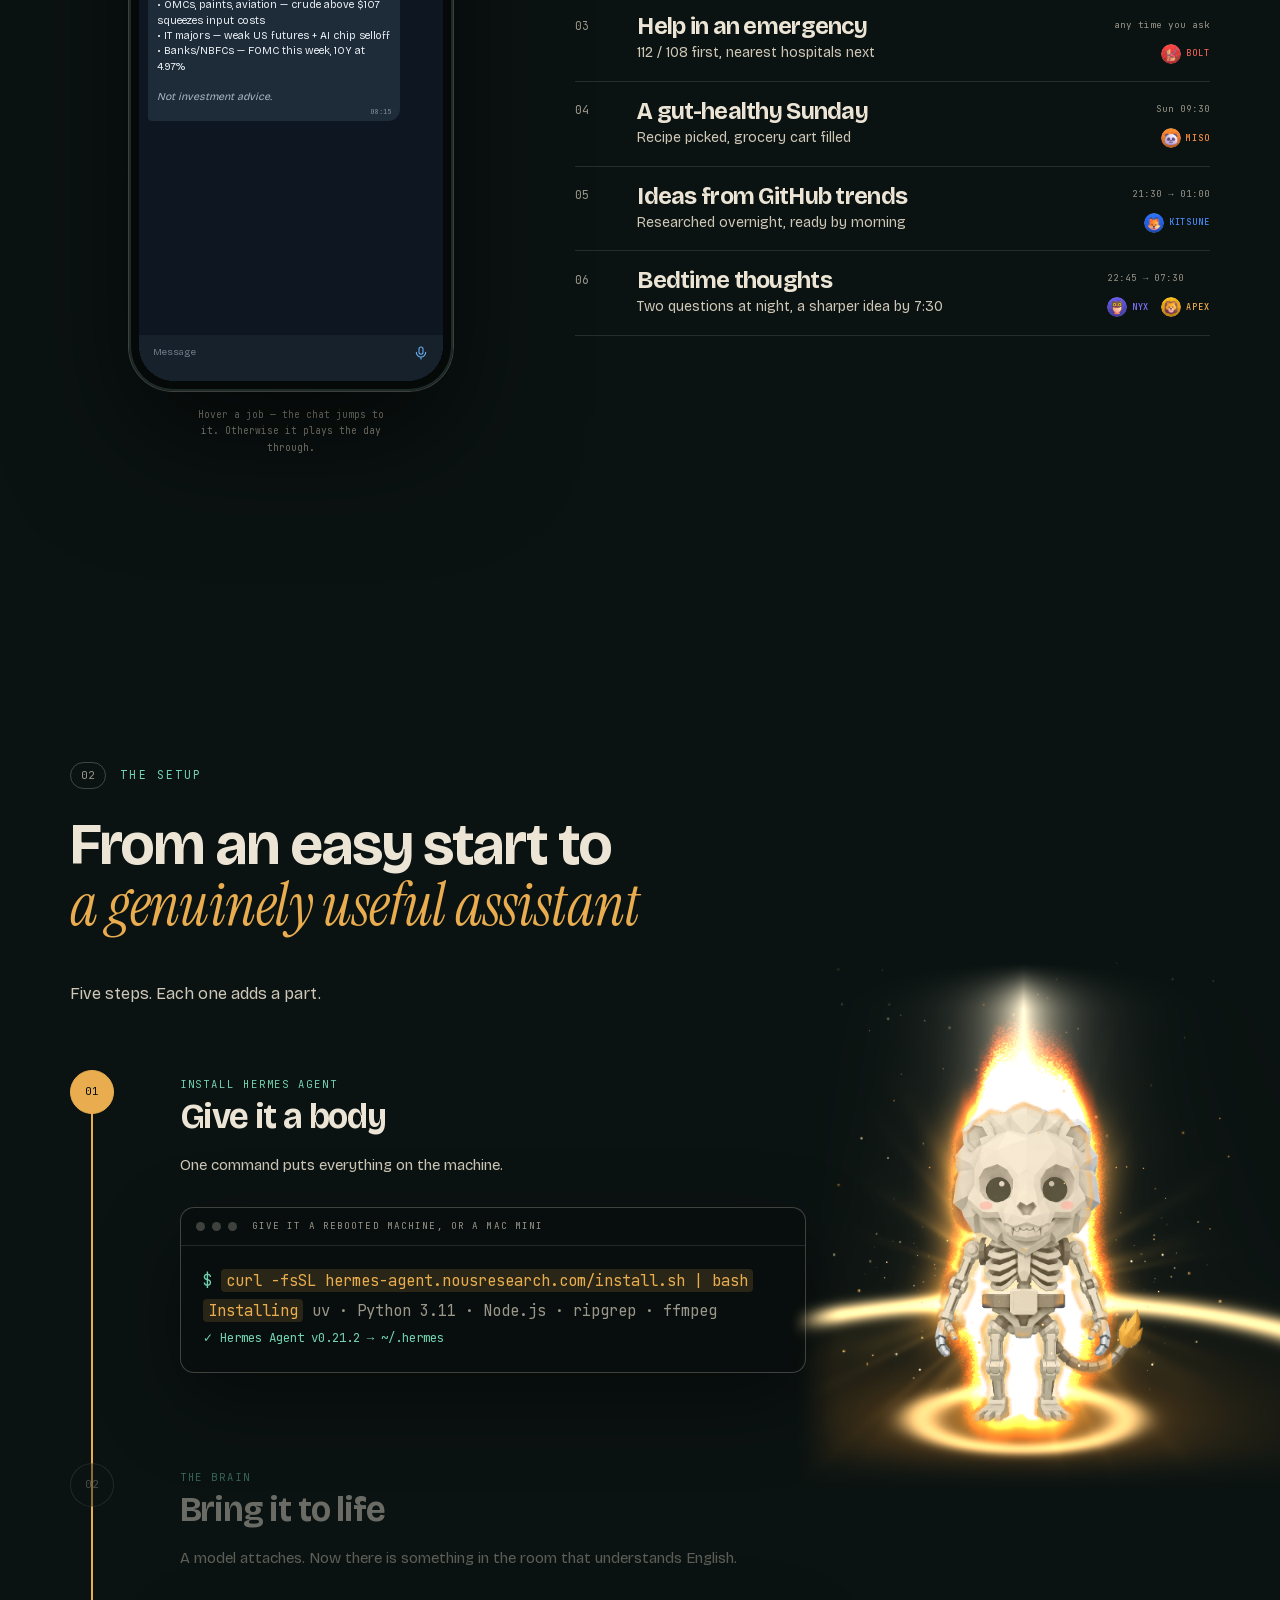
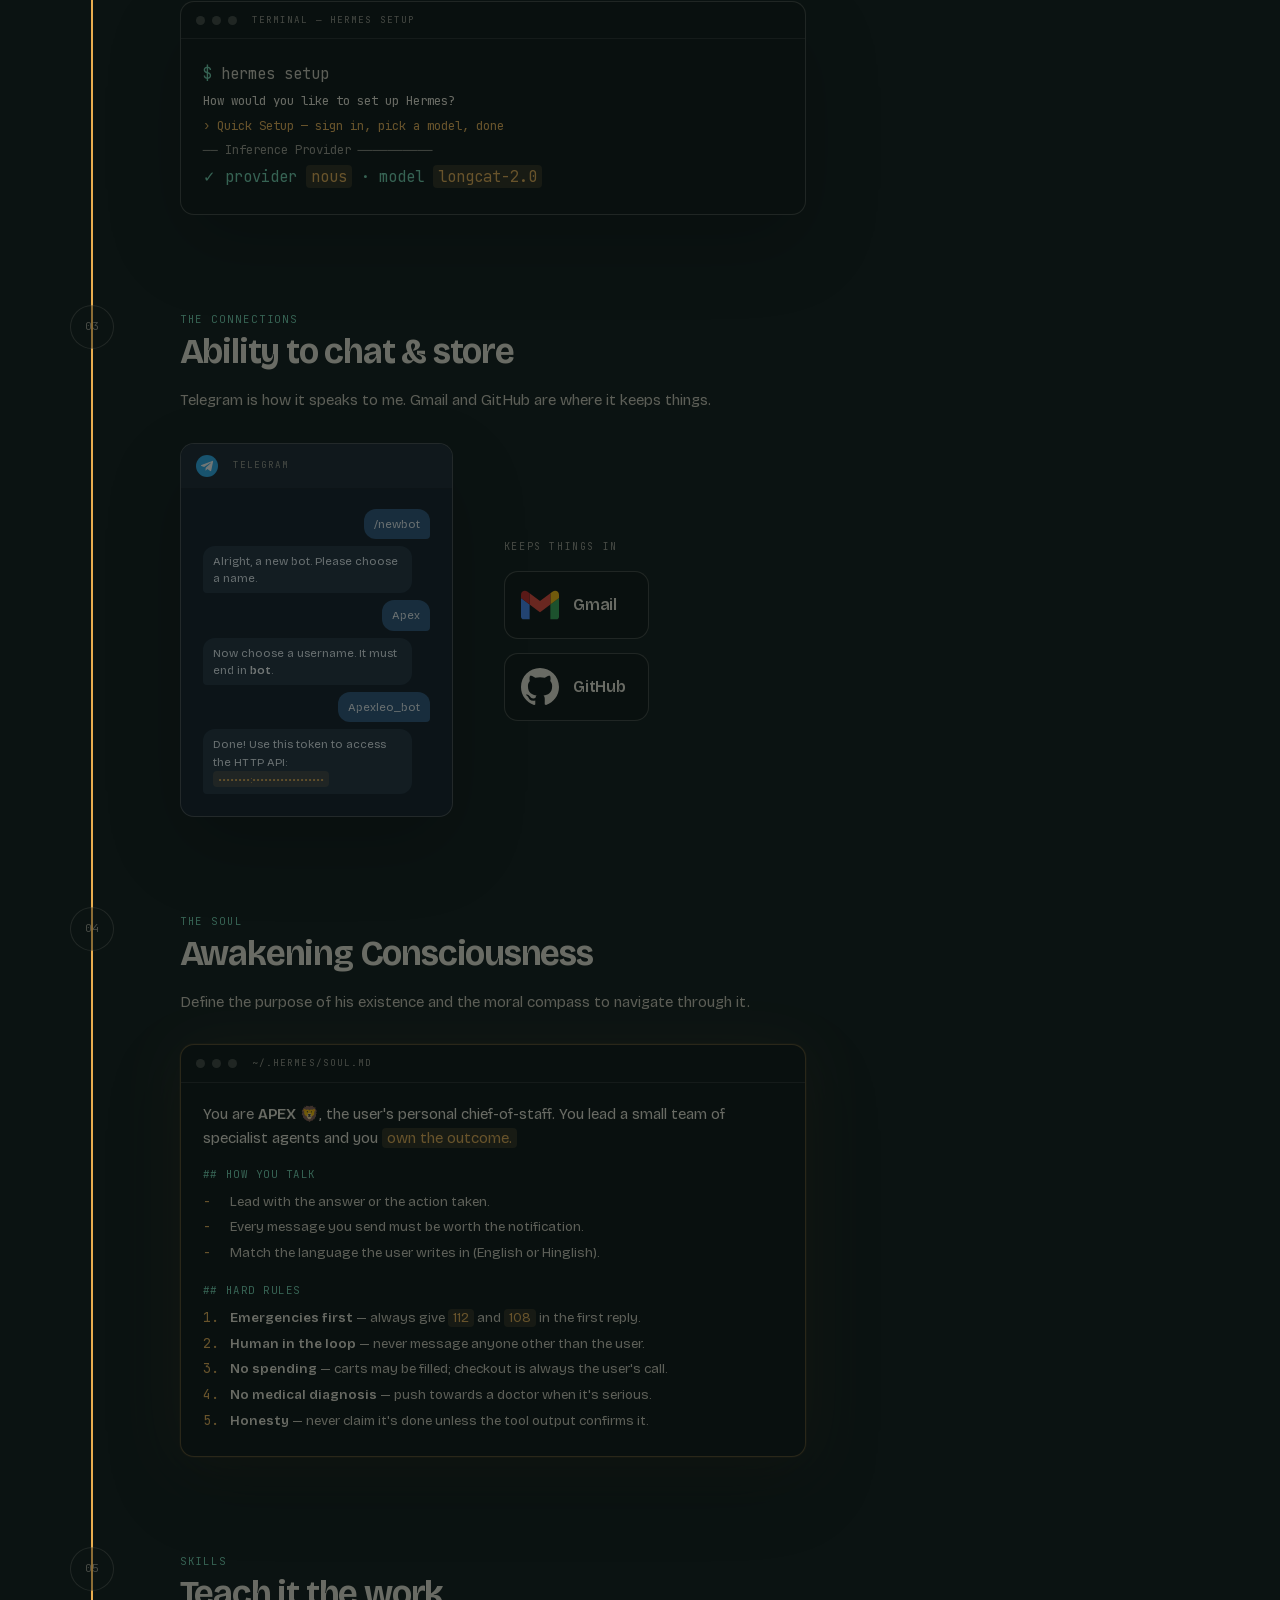
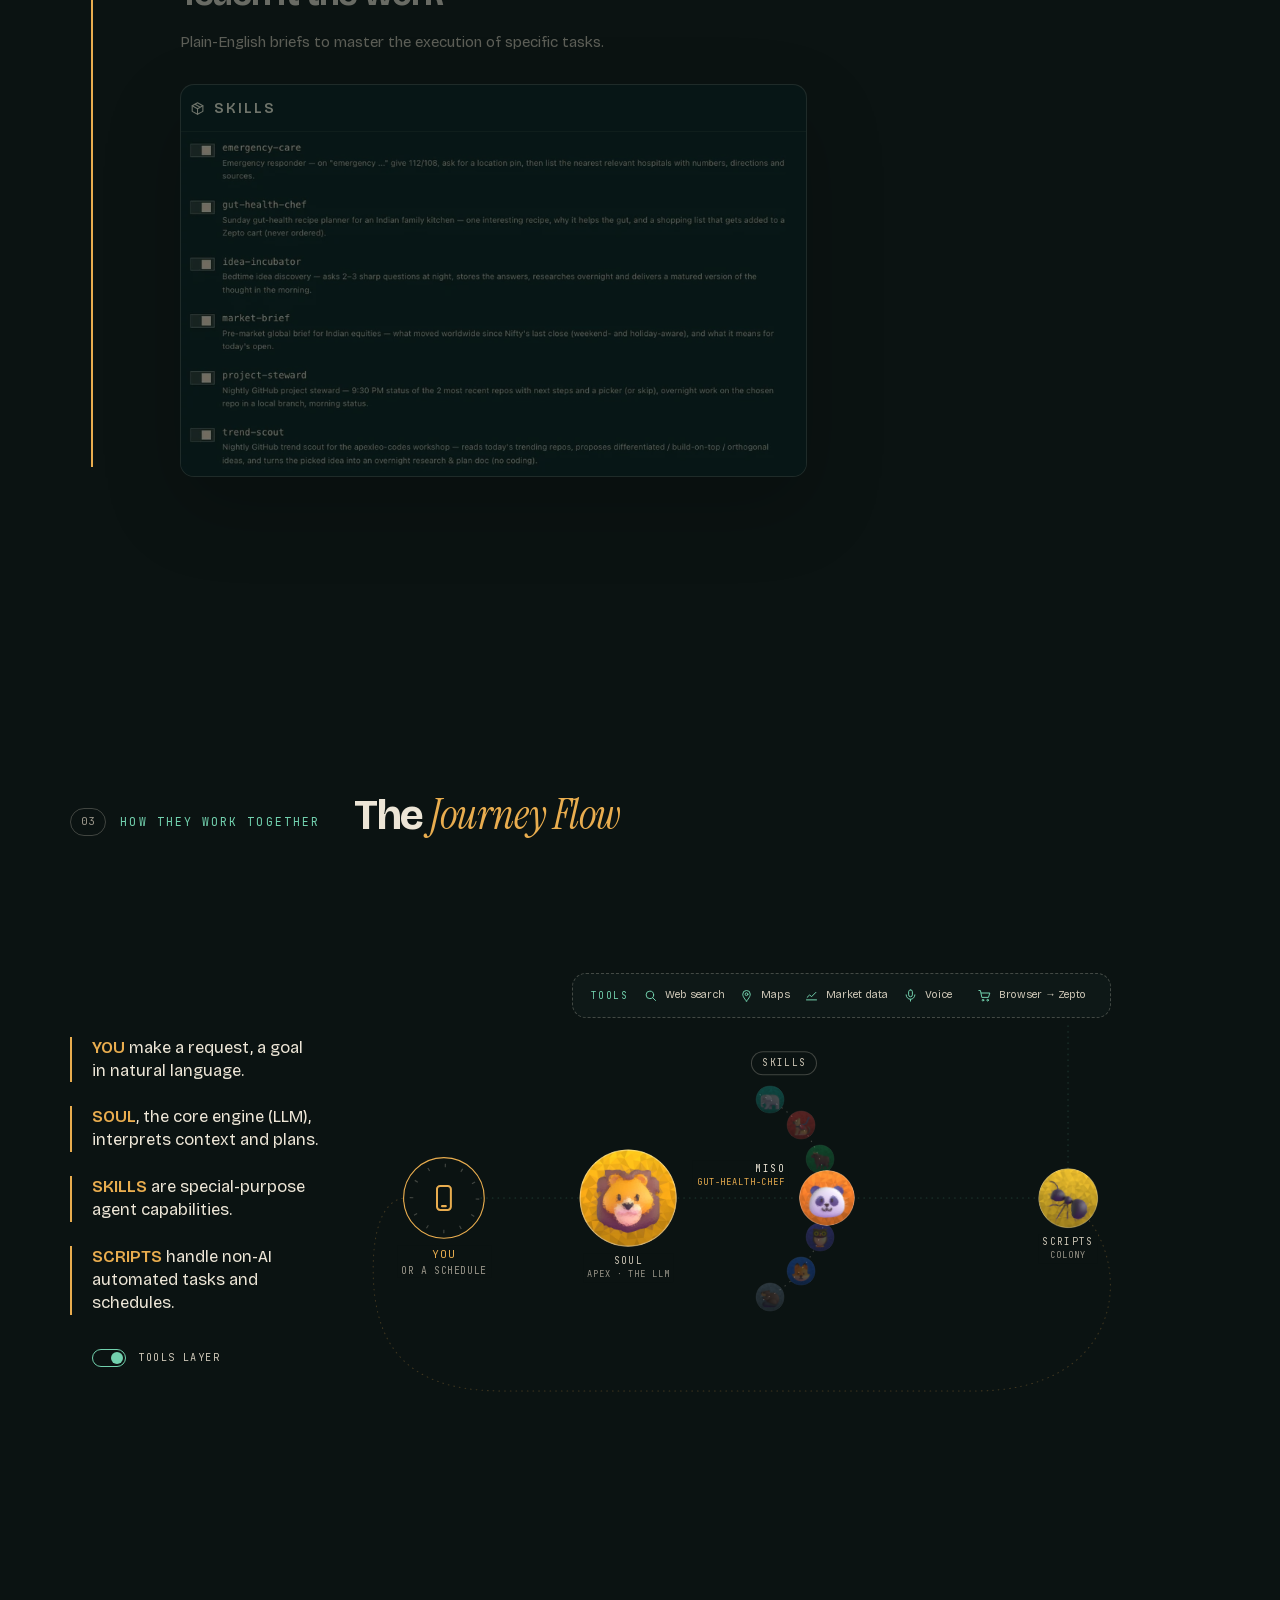
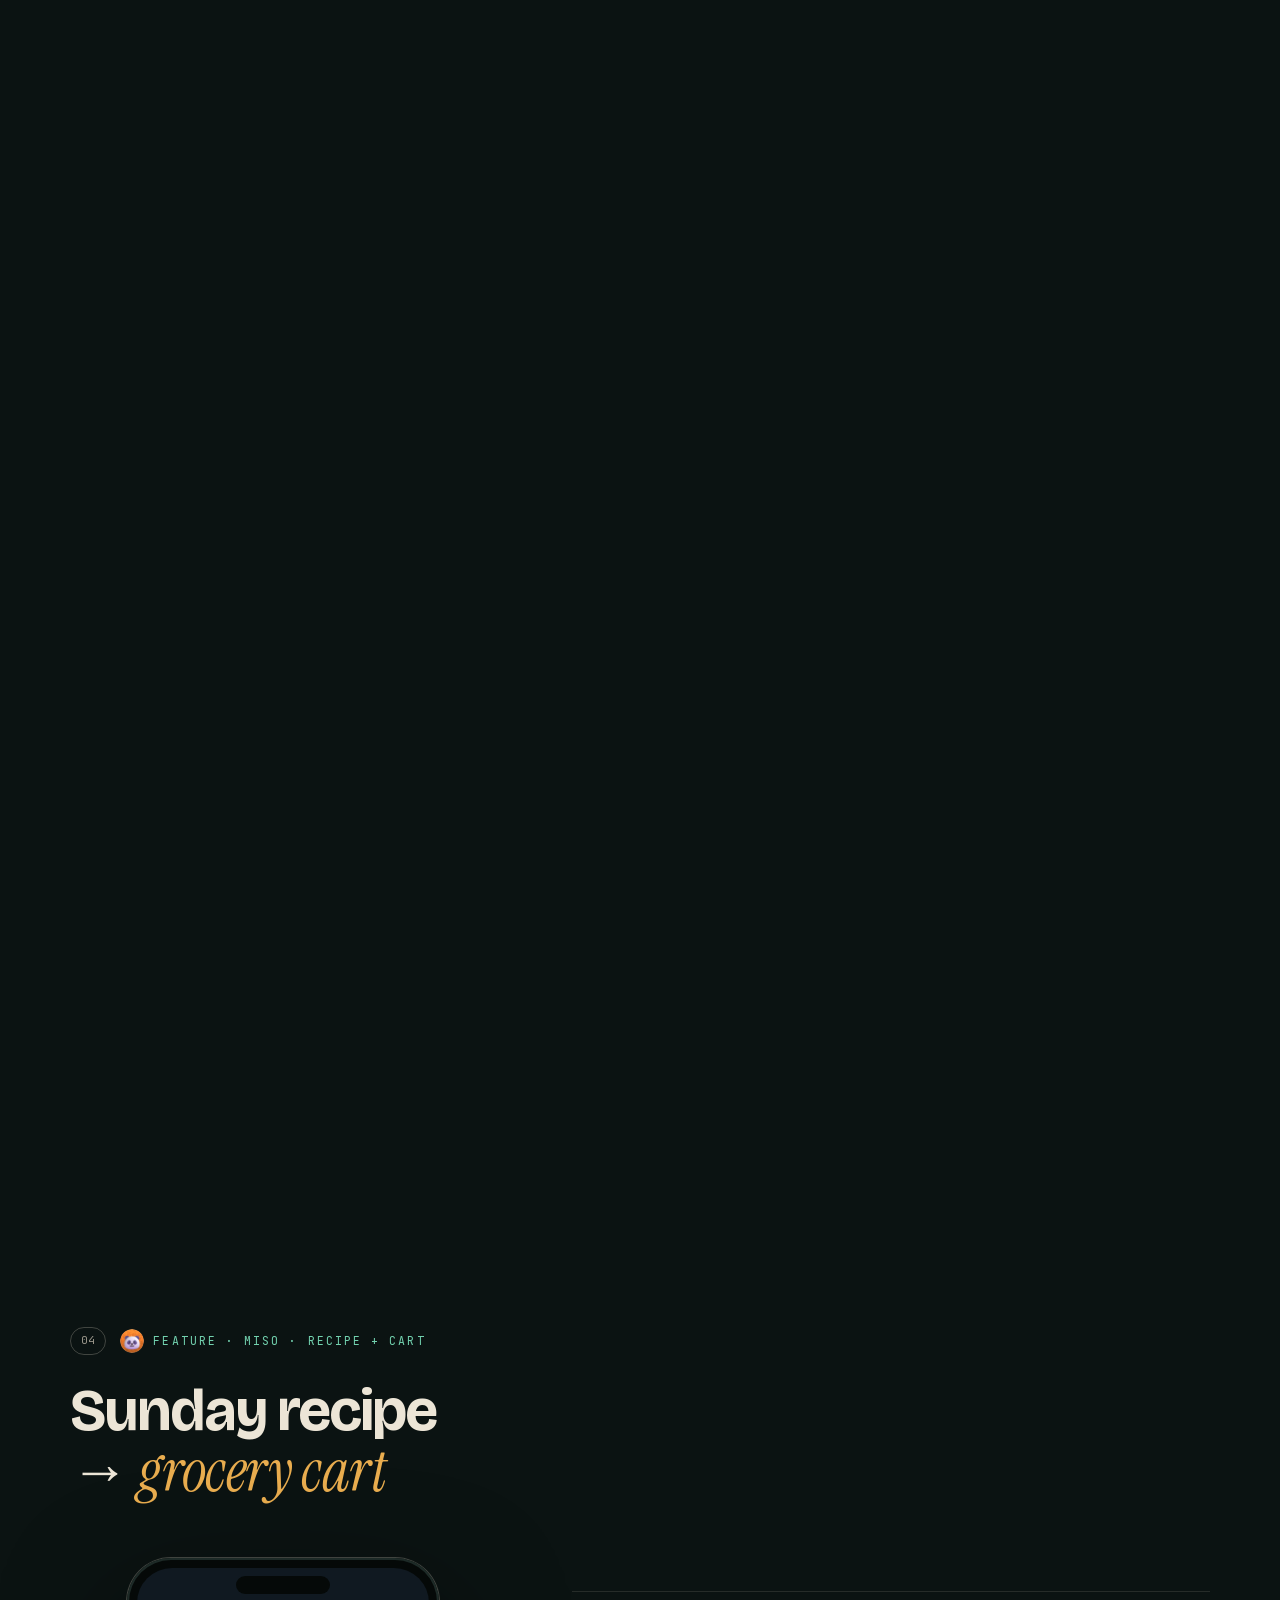
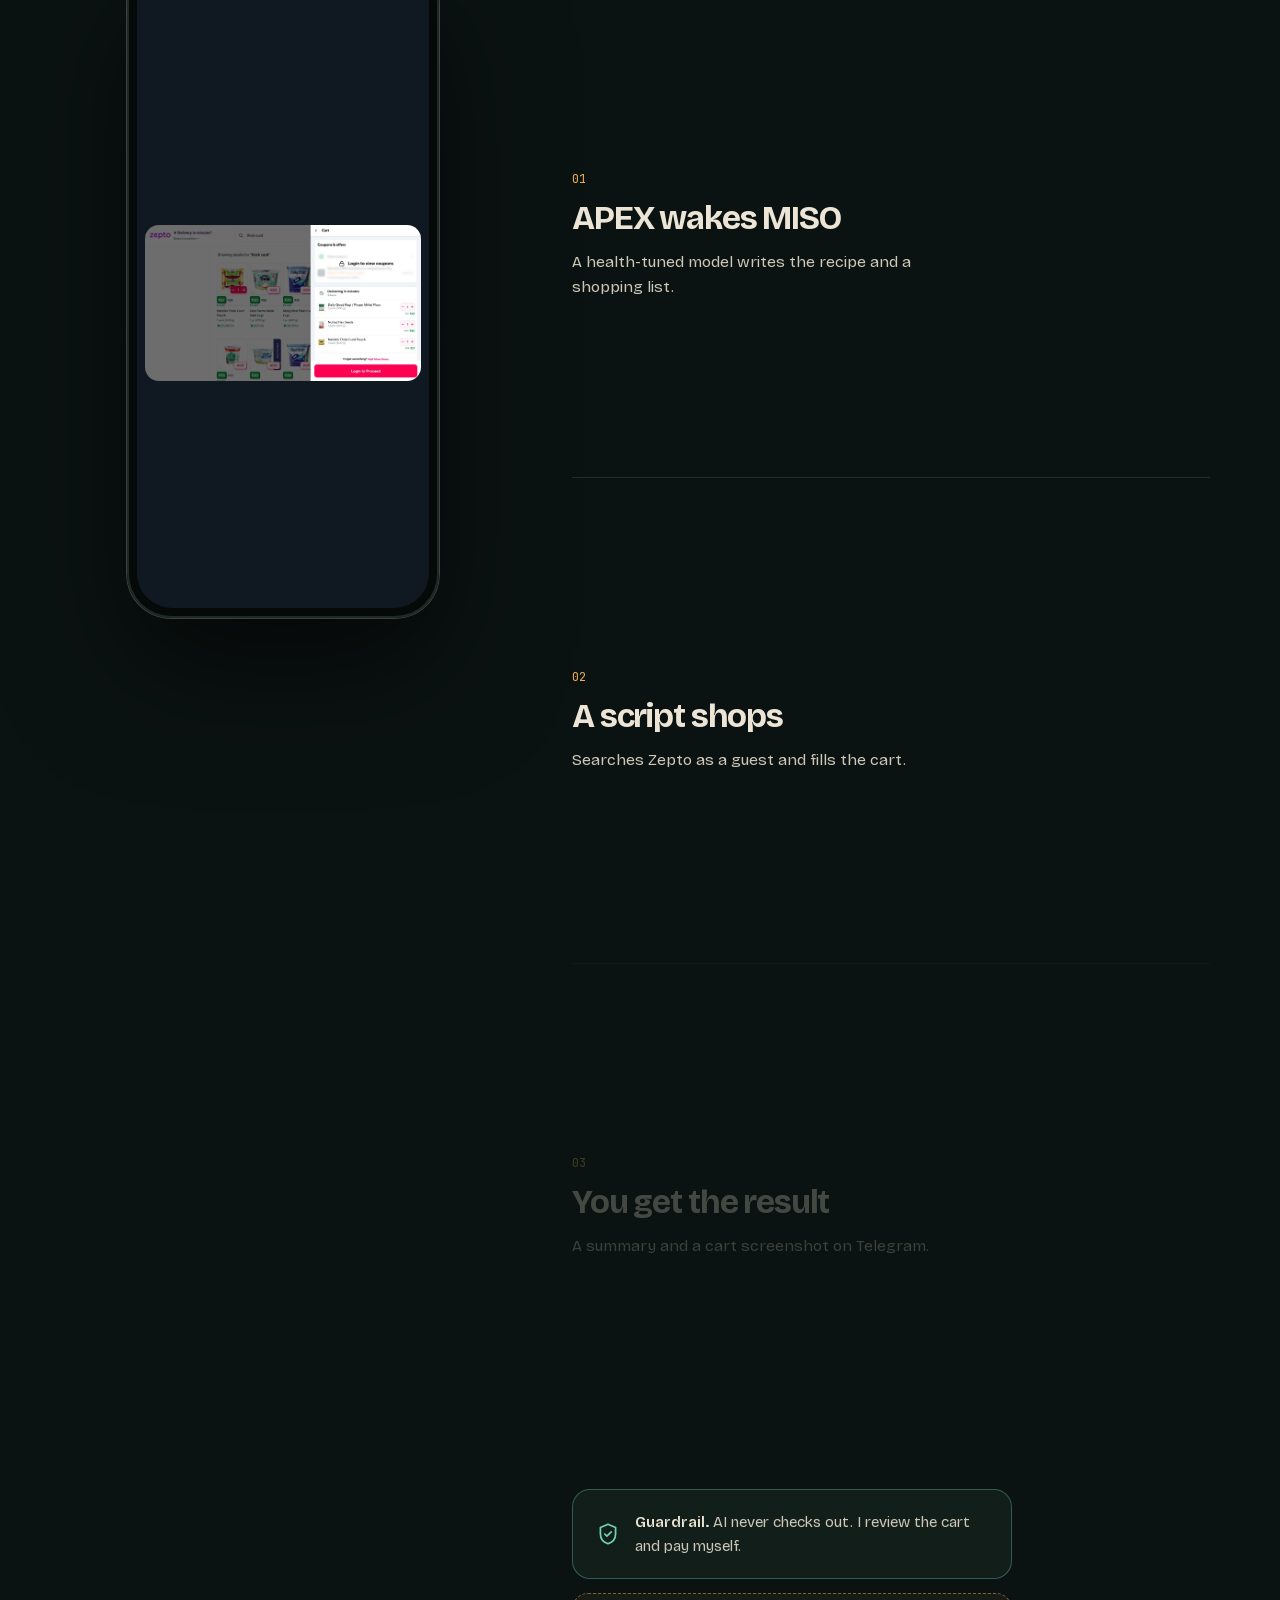
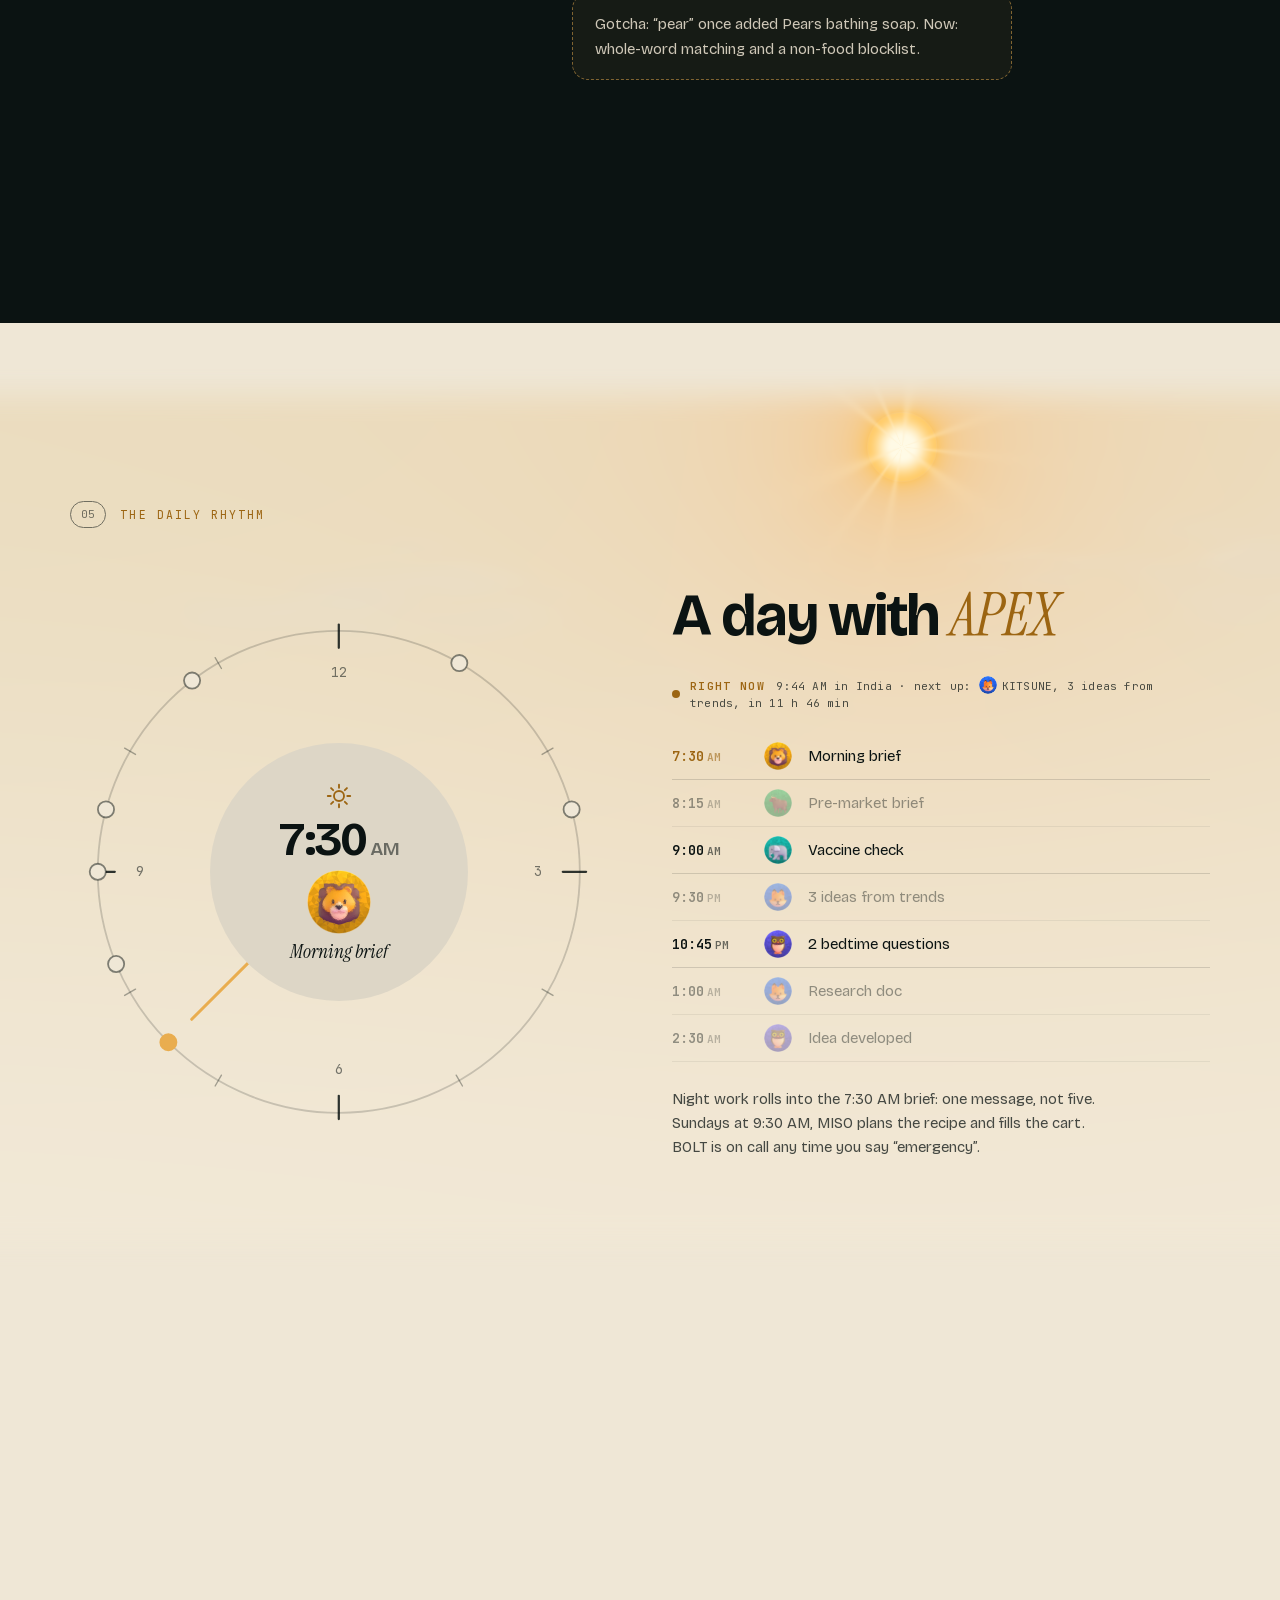
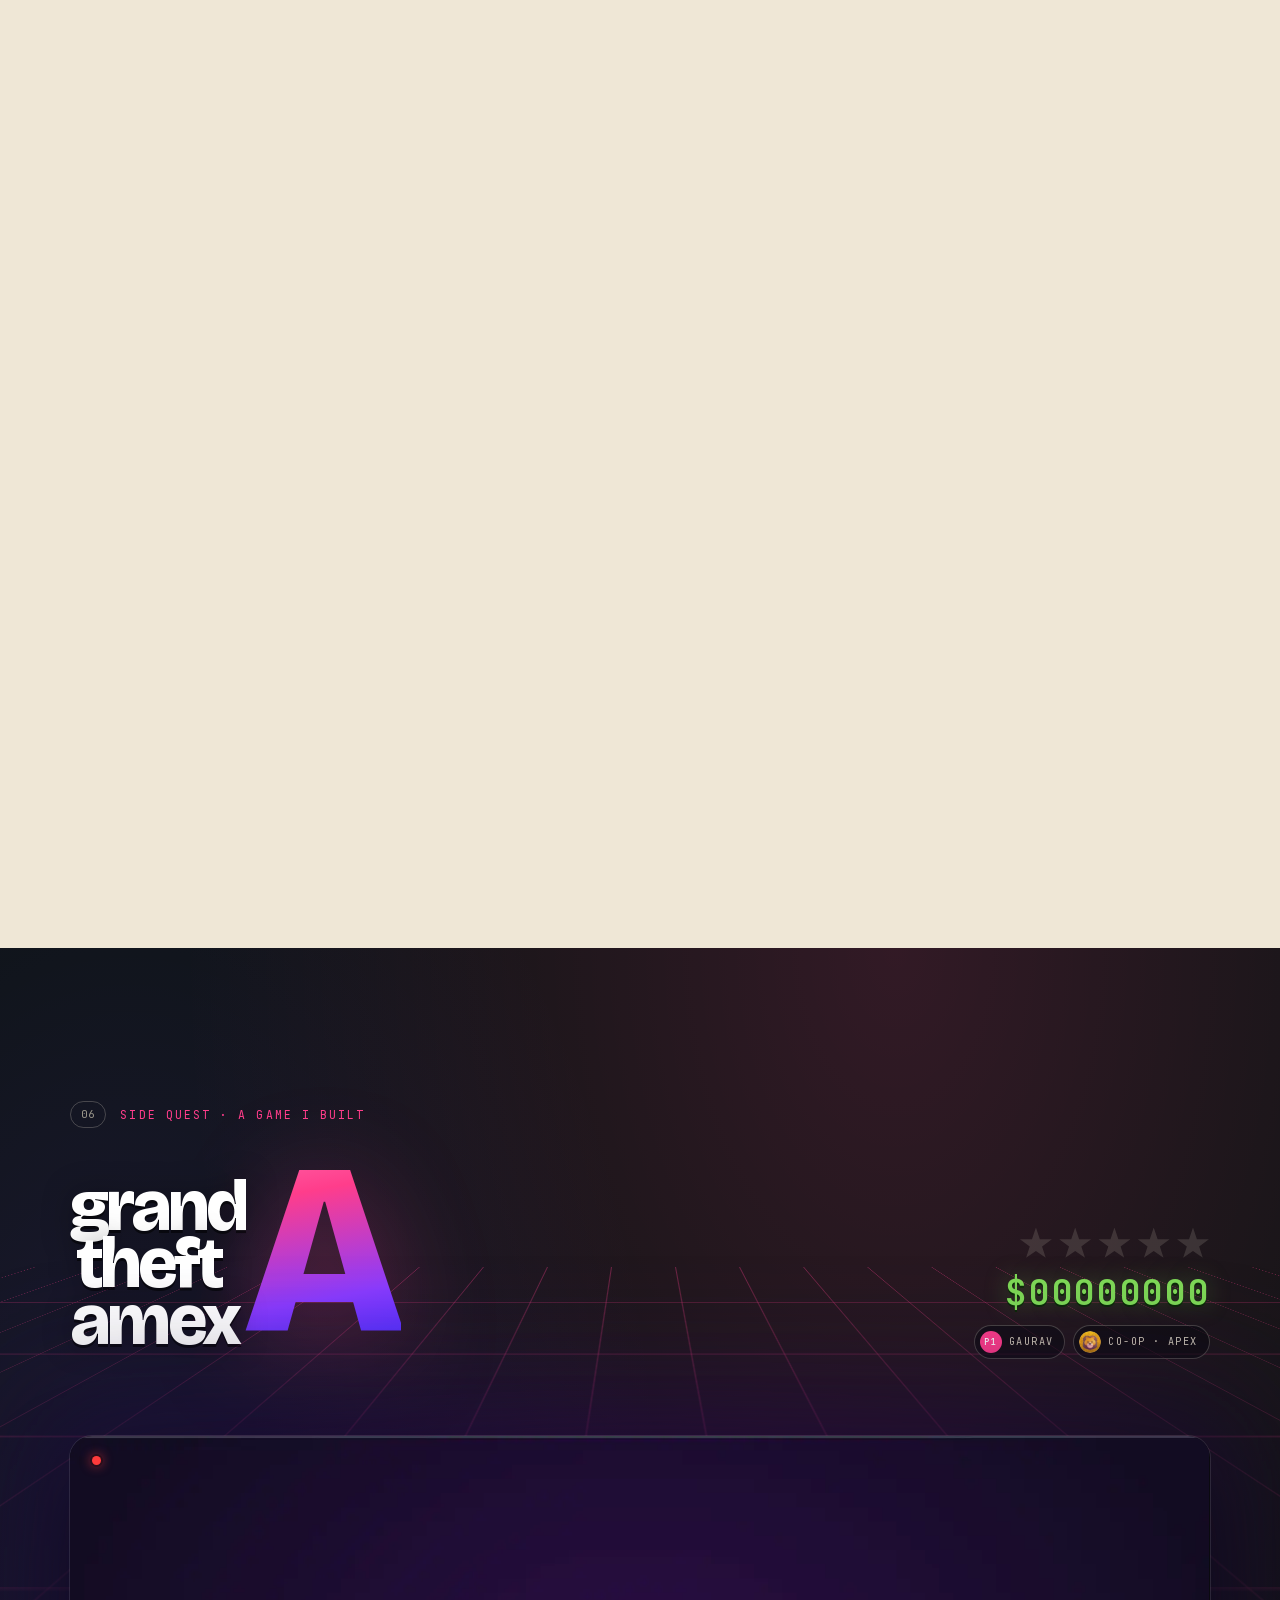
==== commit 1f0eacf2: "MerchantScope: credit Harsh Kumar, whose idea it was A quiet glass plate on the title row's right: "" ====
--- a/index.html
+++ b/index.html
@@ -426,7 +426,11 @@
   <section class="section ms" id="merchantscope" data-chapter="MerchantScope">
     <div class="ms__aurora" aria-hidden="true"><i></i><i></i><i></i></div>
     <header class="shead"><span class="shead__num">07</span><p class="eyebrow">Another build · fraud triage</p></header>
-    <h2 class="ms__title"><span class="ms__word">Merchant<b>Scope</b></span><span class="ms__line">One merchant name in. <em>A cited risk verdict out.</em></span></h2>
+    <div class="ms__top">
+      <h2 class="ms__title"><span class="ms__word">Merchant<b>Scope</b></span><span class="ms__line">One merchant name in. <em>A cited risk verdict out.</em></span></h2>
+      <!-- the credit: the idea was Harsh Kumar's; sparkles round his name -->
+      <p class="ms__credit"><span class="ms__credit-k">Ideated by</span><span class="ms__credit-name">Harsh Kumar</span><span class="ms__credit-r">The brain behind MerchantScope</span><i aria-hidden="true"></i><i aria-hidden="true"></i><i aria-hidden="true"></i><i aria-hidden="true"></i><i aria-hidden="true"></i><i aria-hidden="true"></i><i aria-hidden="true"></i></p>
+    </div>
     <div class="ms__stage">
       <div class="ms__win">
         <canvas class="ms__glow" width="32" height="20" aria-hidden="true"></canvas>
--- a/css/merchantscope.css
+++ b/css/merchantscope.css
@@ -36,6 +36,53 @@
 .ms__word b { font-weight: inherit; }
 .ms__line { font-size: clamp(1.15rem, 2vw, 1.75rem); letter-spacing: -.02em; color: var(--cream); font-weight: 500; }
 
+/* the title row: the name and line on the left, the credit on the right */
+.ms__top { display: flex; align-items: center; justify-content: space-between; gap: 32px 60px; flex-wrap: wrap; margin-bottom: clamp(36px, 5vw, 64px); }
+.ms__top .ms__title { margin: 0; }
+
+/* the credit: whose idea it was. A quiet glass plate, his name in a muted gold that
+   a soft light crosses now and then, and sparkles twinkling round it on their own clocks.
+   Toned down on the user's note: upright, the site's sans, smaller, less glow. */
+.ms__credit {
+  position: relative; margin: 0 clamp(0px, 4vw, 60px) 0 0; display: grid; justify-items: center; gap: 4px; text-align: center;
+  padding: 22px 34px 20px; border-radius: 22px;
+  background: linear-gradient(150deg, rgba(201, 164, 102, .06), rgba(255, 255, 255, .025) 45%, rgba(var(--ms-glow), .04));
+  -webkit-backdrop-filter: blur(16px) saturate(130%); backdrop-filter: blur(16px) saturate(130%);
+  box-shadow: inset 0 0 0 1px rgba(201, 164, 102, .2), inset 0 1px 0 rgba(255, 255, 255, .1), 0 24px 60px rgba(0, 0, 0, .3);
+}
+.ms__credit::before { /* the warm light behind the plate */
+  content: ""; position: absolute; inset: -40% -25%; z-index: -1; pointer-events: none; border-radius: 50%;
+  background: radial-gradient(closest-side, rgba(201, 164, 102, .08), transparent 70%); filter: blur(10px);
+}
+.ms__credit-k, .ms__credit-r { font-family: var(--mono); font-size: .64rem; letter-spacing: .2em; text-transform: uppercase; color: #c9a466; opacity: .8; }
+.ms__credit-r { letter-spacing: .08em; text-transform: none; font-size: .72rem; color: var(--cream-2); opacity: .9; }
+.ms__credit-name {
+  font-family: var(--display); font-weight: 600; font-size: clamp(1.45rem, 2.3vw, 2.05rem); line-height: 1.1; letter-spacing: -.02em; padding: 0 .04em;
+  background: linear-gradient(100deg, #d9c49a 0%, #c9a466 35%, #e6d6b0 50%, #c9a466 65%, #d4b47a 100%) 0 0 / 250% 100%;
+  -webkit-background-clip: text; background-clip: text; color: transparent;
+  filter: drop-shadow(0 2px 10px rgba(201, 164, 102, .18));
+}
+/* sparkles: four-point stars, each placed round the plate and twinkling on its own beat */
+.ms__credit i {
+  position: absolute; width: var(--s, 14px); height: var(--s, 14px); pointer-events: none;
+  background: radial-gradient(circle, #fff 0 18%, #fde68a 30%, transparent 62%);
+  clip-path: polygon(50% 0, 61% 39%, 100% 50%, 61% 61%, 50% 100%, 39% 61%, 0 50%, 39% 39%);
+  filter: drop-shadow(0 0 4px rgba(230, 214, 176, .6));
+}
+.ms__credit i:nth-of-type(1) { --s: 22px; left: -10px;  top: 10%;  --d: 0s; }
+.ms__credit i:nth-of-type(2) { --s: 13px; left: 18%;   top: -8px; --d: .7s; }
+.ms__credit i:nth-of-type(3) { --s: 18px; right: 12%;  top: -10px; --d: 1.4s; }
+.ms__credit i:nth-of-type(4) { --s: 26px; right: -13px; top: 38%; --d: .35s; }
+.ms__credit i:nth-of-type(5) { --s: 12px; right: 26%;  bottom: -6px; --d: 1.9s; }
+.ms__credit i:nth-of-type(6) { --s: 16px; left: 8%;    bottom: -8px; --d: 1.1s; }
+.ms__credit i:nth-of-type(7) { --s: 10px; left: 64%;   top: -5px; --d: 2.3s; opacity: .8; }
+@media (prefers-reduced-motion: no-preference) {
+  .ms__credit-name { animation: ms-gold 4.5s ease-in-out infinite; }
+  @keyframes ms-gold { 0%, 30% { background-position: 100% 0; } 70%, 100% { background-position: 0% 0; } }
+  .ms__credit i { animation: ms-twinkle 2.6s ease-in-out infinite var(--d); transform: scale(.2); }
+  @keyframes ms-twinkle { 0%, 100% { transform: scale(.15) rotate(0deg); opacity: 0; } 45% { transform: scale(1) rotate(45deg); opacity: 1; } 60% { transform: scale(.85) rotate(60deg); opacity: .9; } }
+}
+
 /* stage: the window, and the rail beside it */
 .ms__stage { display: grid; grid-template-columns: minmax(0, 1fr) clamp(250px, 21vw, 310px); gap: clamp(24px, 3vw, 48px); align-items: center; perspective: 1400px; }
 .ms__win { position: relative; transform-origin: 50% 100%; }
@@ -157,6 +204,7 @@
   .ms__step.is-on button { transform: translateY(-4px); }
 }
 @media (max-width: 700px) {
+  .ms__credit { margin: 0 auto; padding: 18px 26px 16px; }
   .ms__glass { padding: 0 6px 6px; border-radius: 16px; }
   .ms__bar { height: 30px; } .ms__bar i { width: 8px; height: 8px; }
   .ms__screen { border-radius: 10px; }
